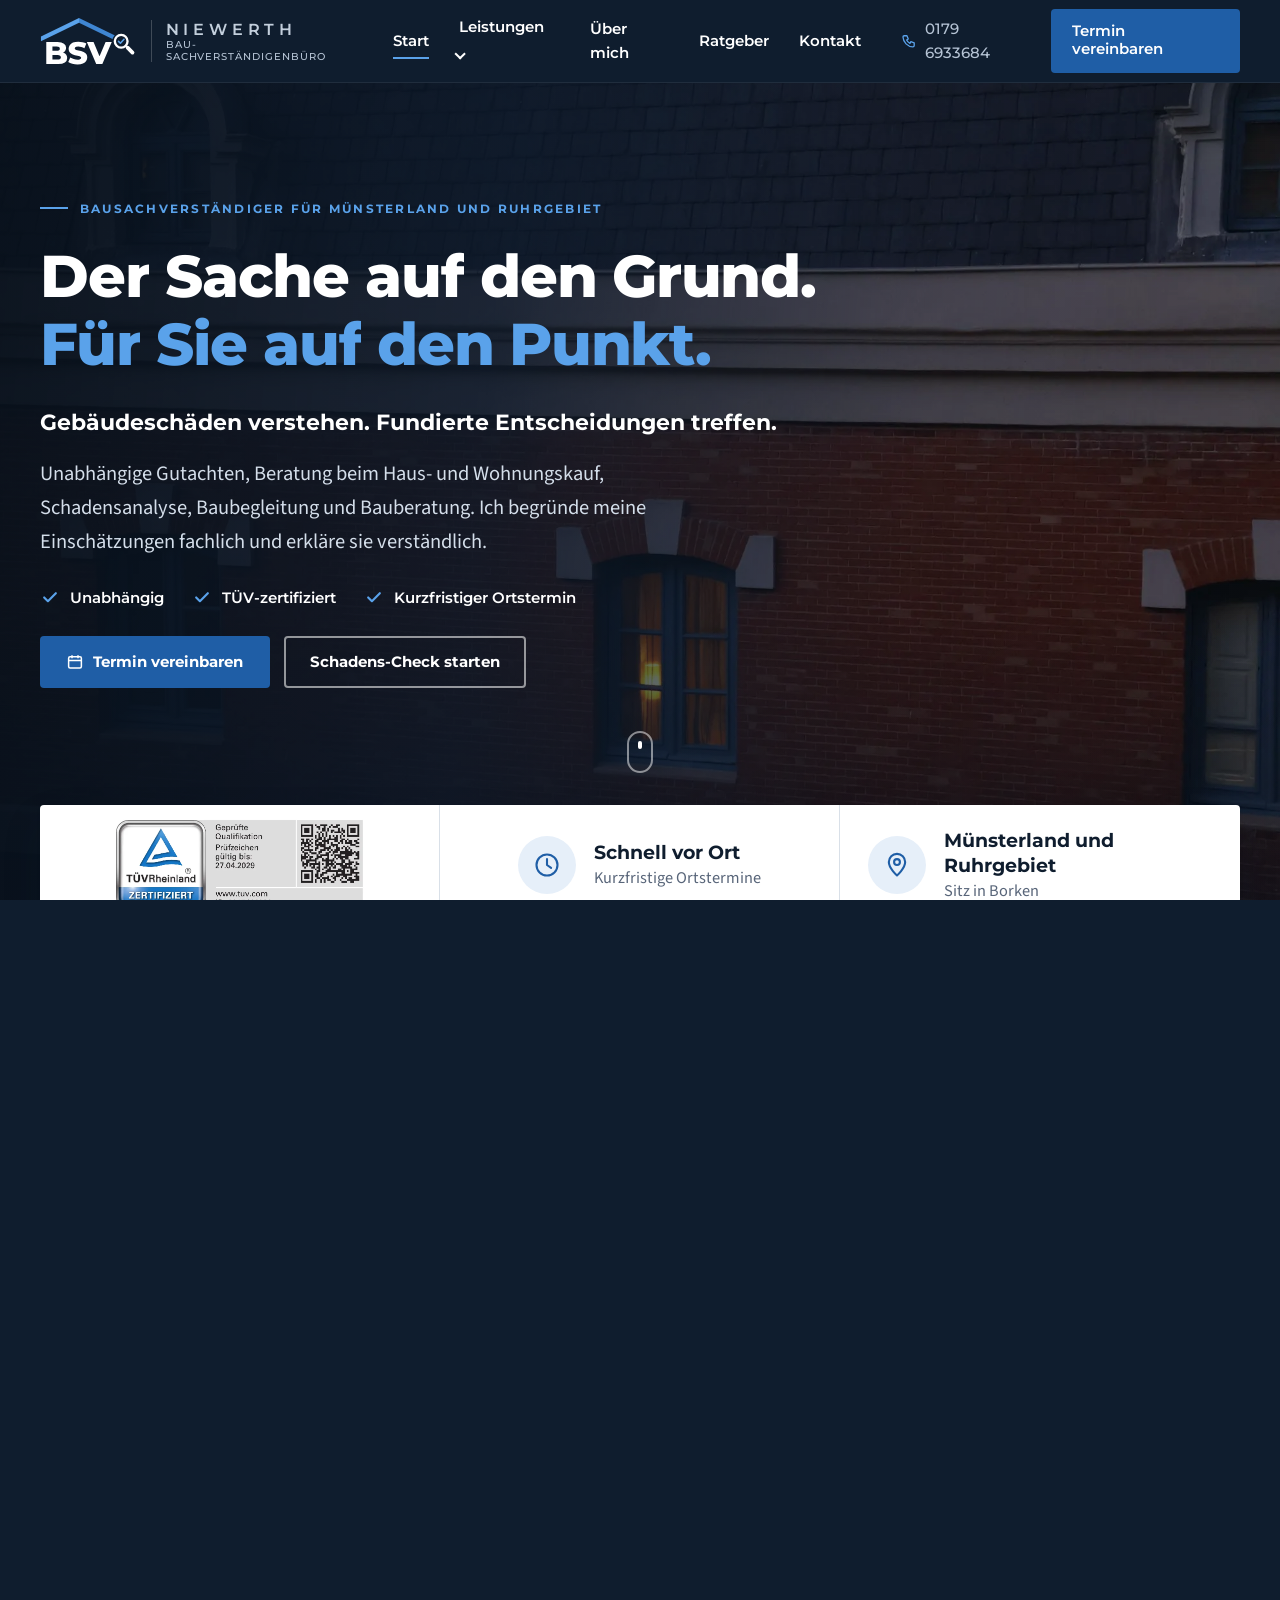
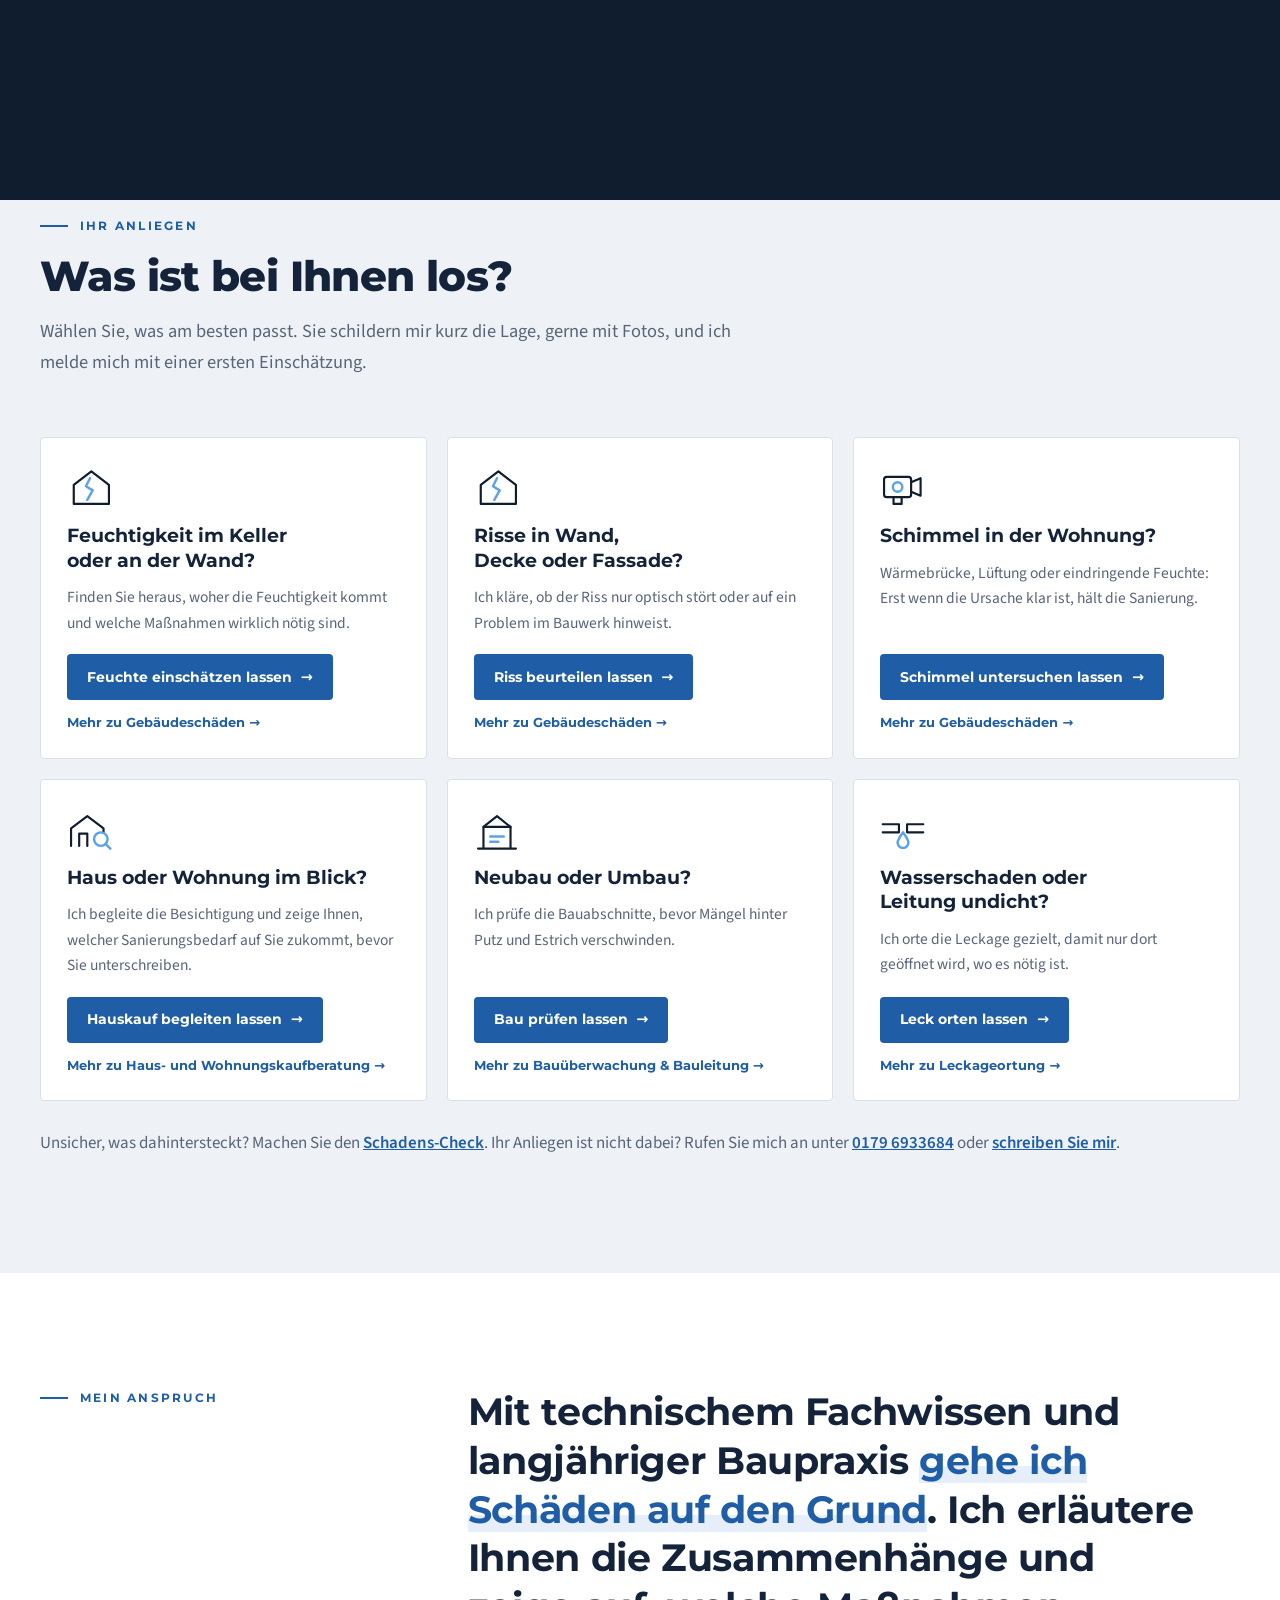
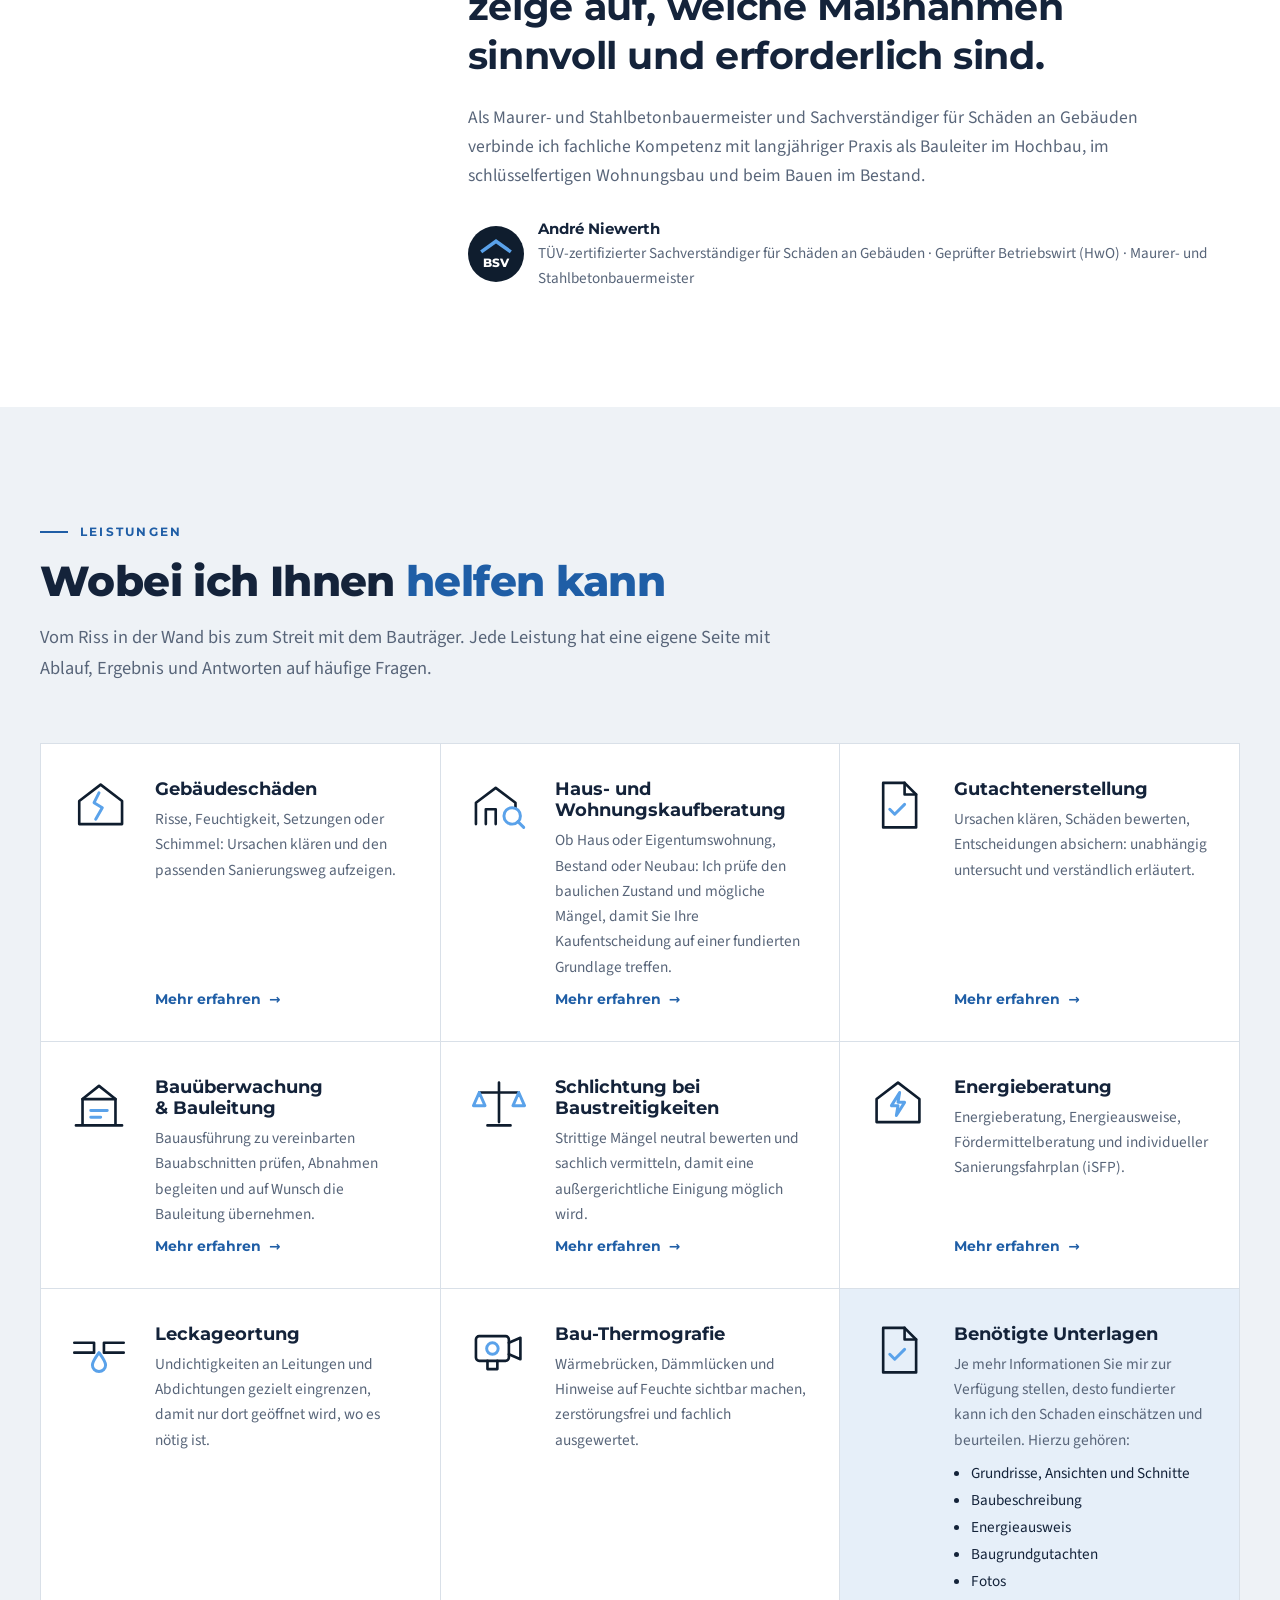
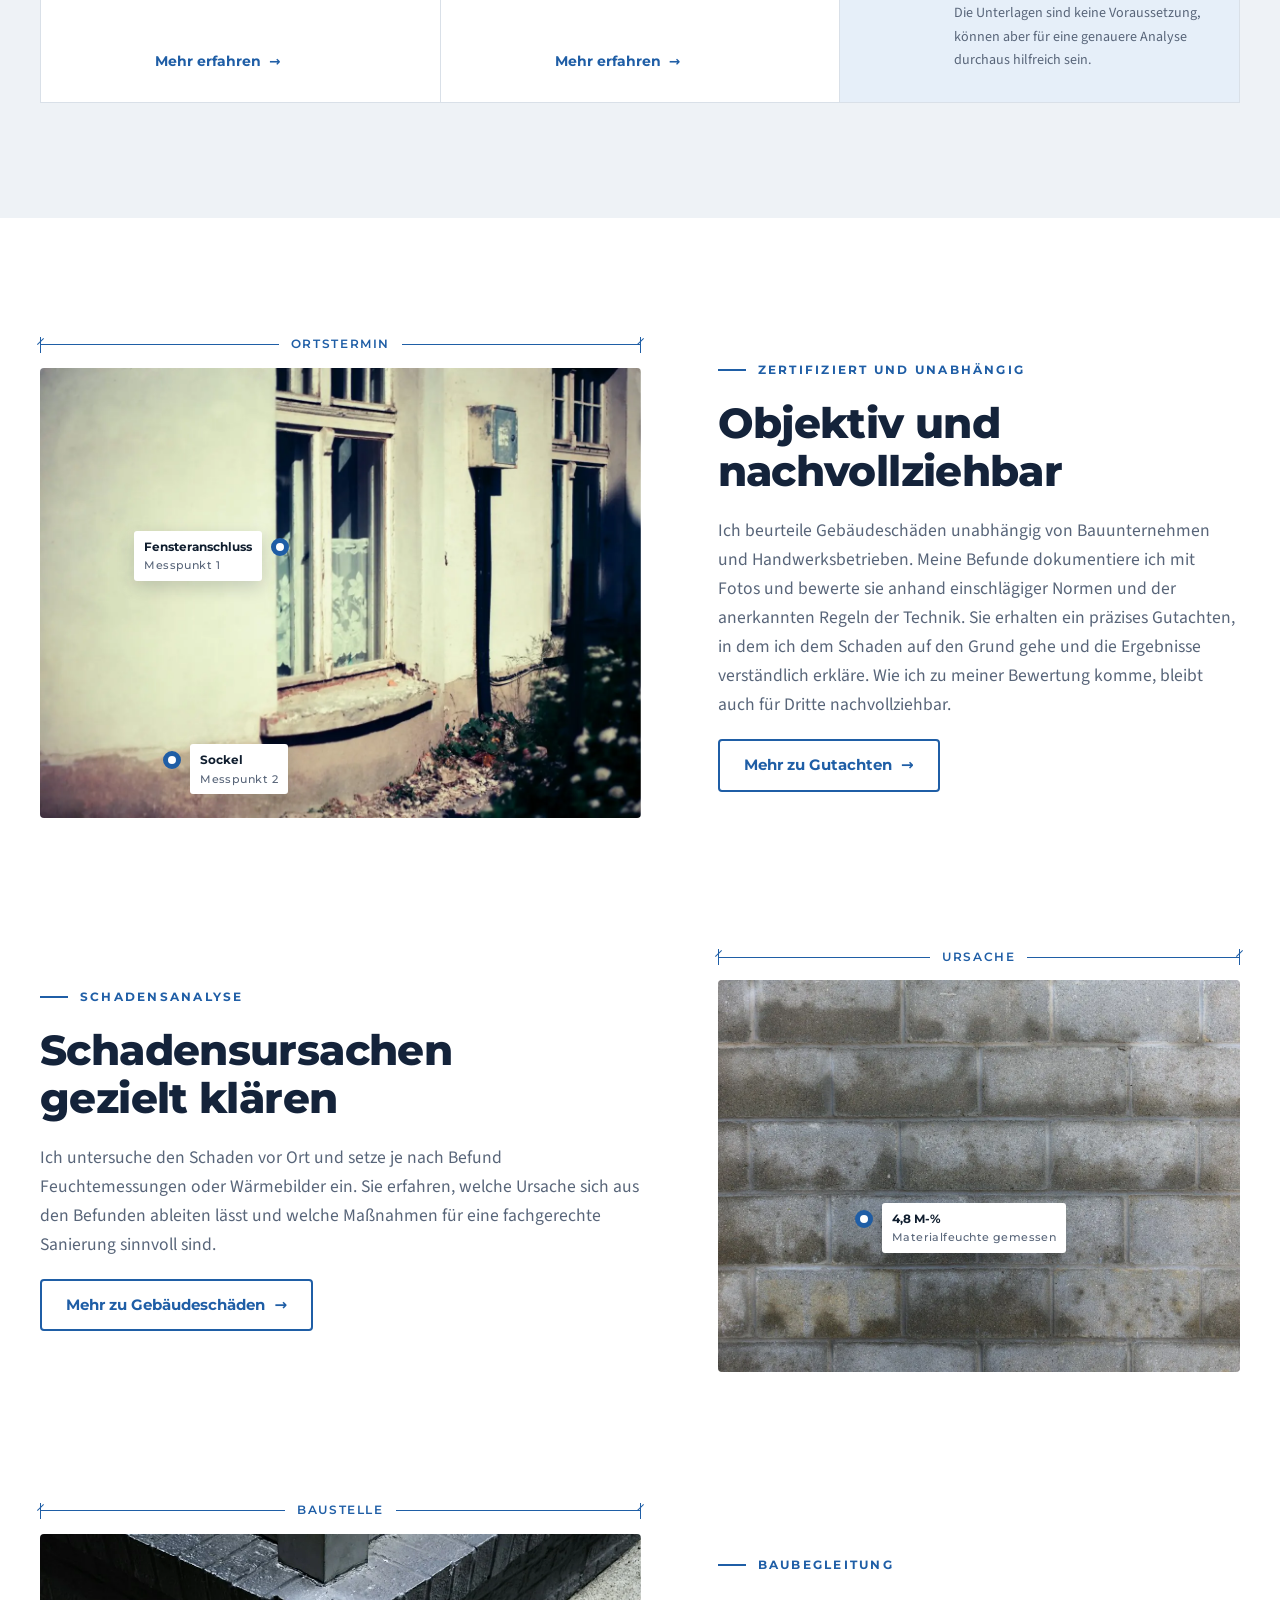
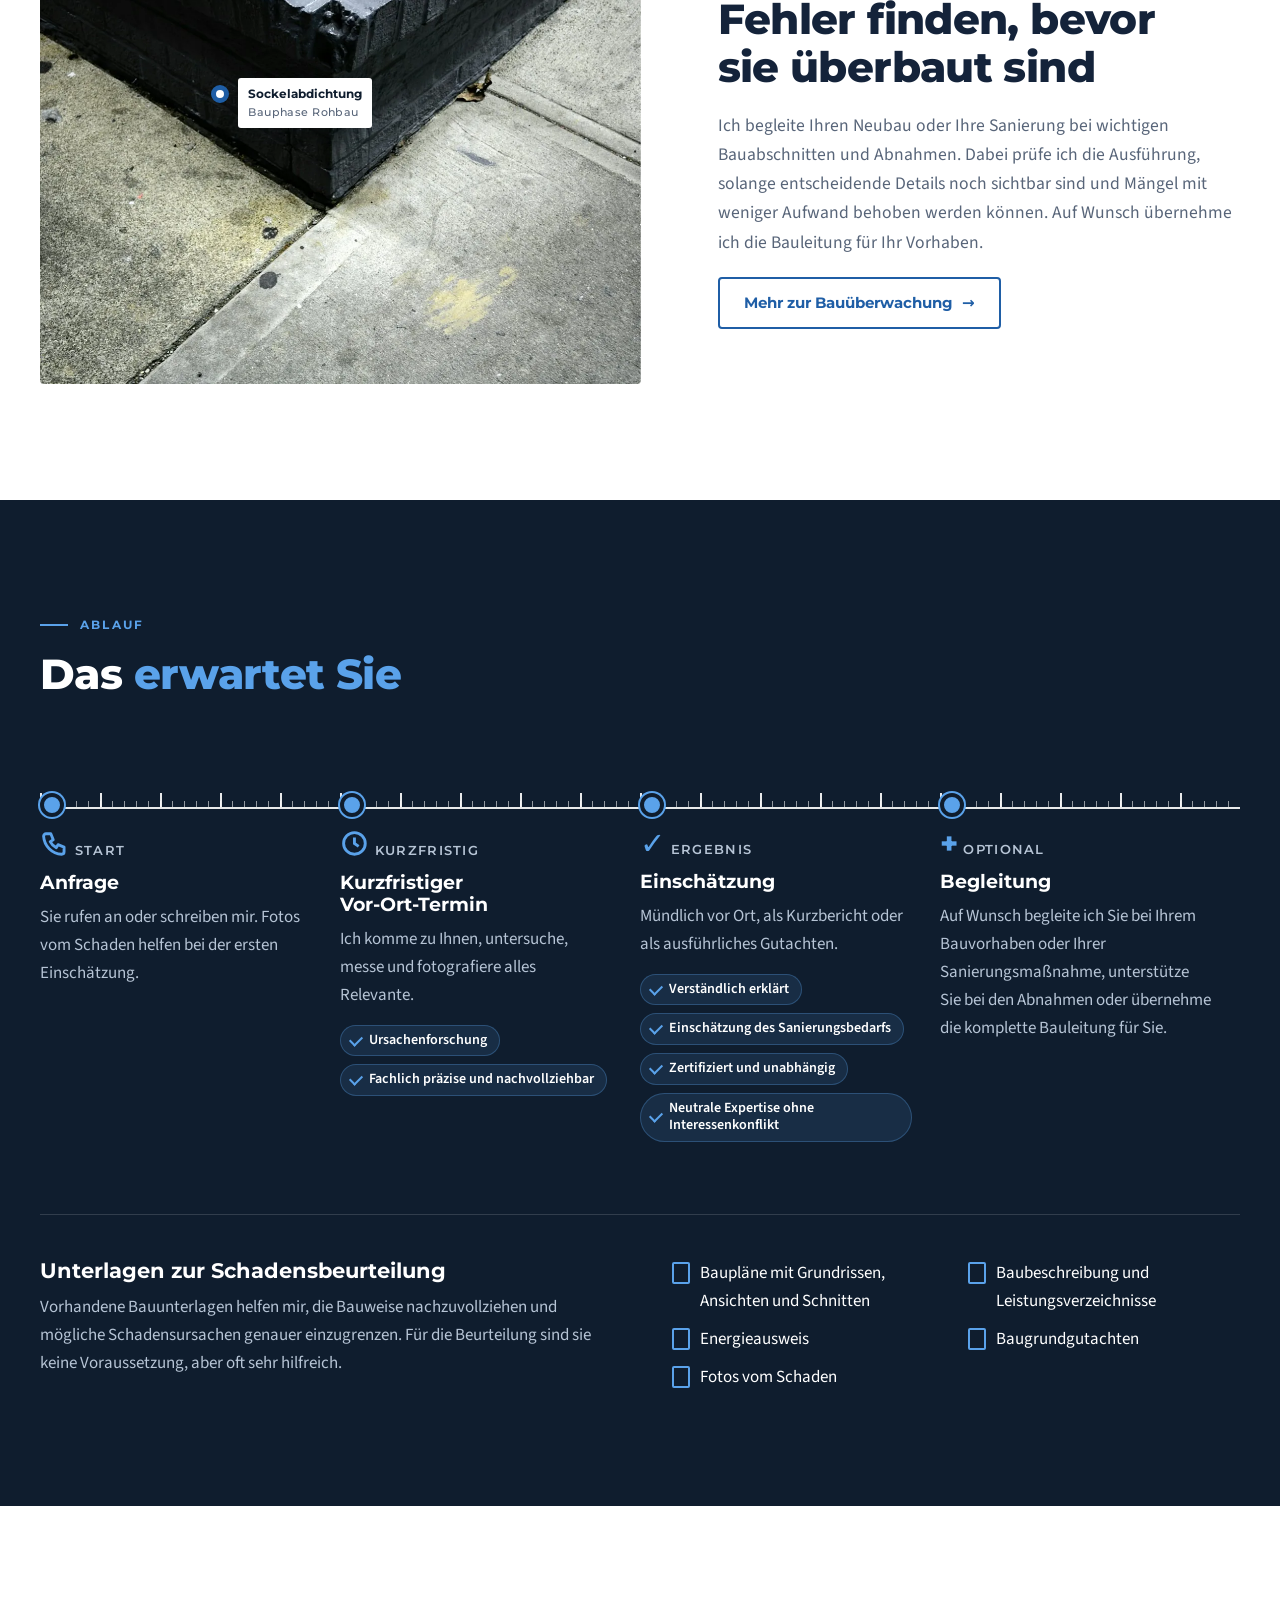
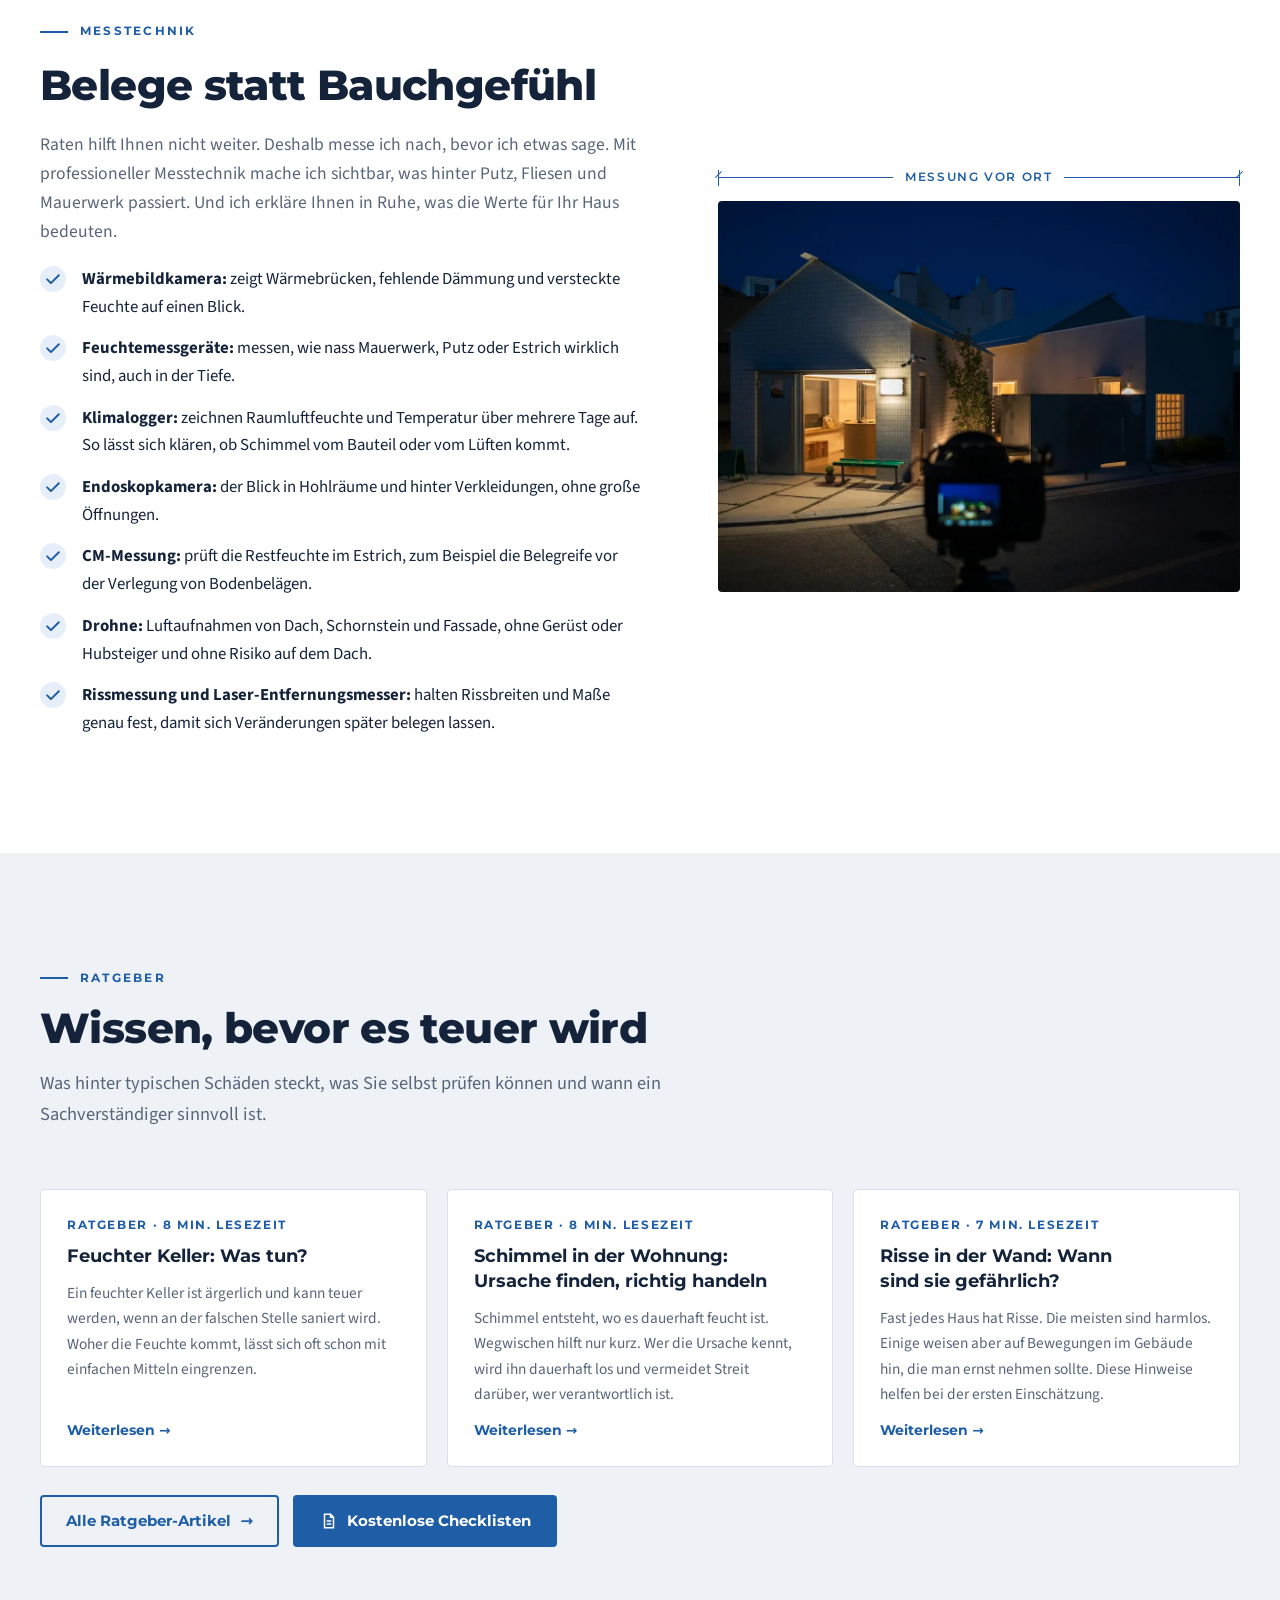
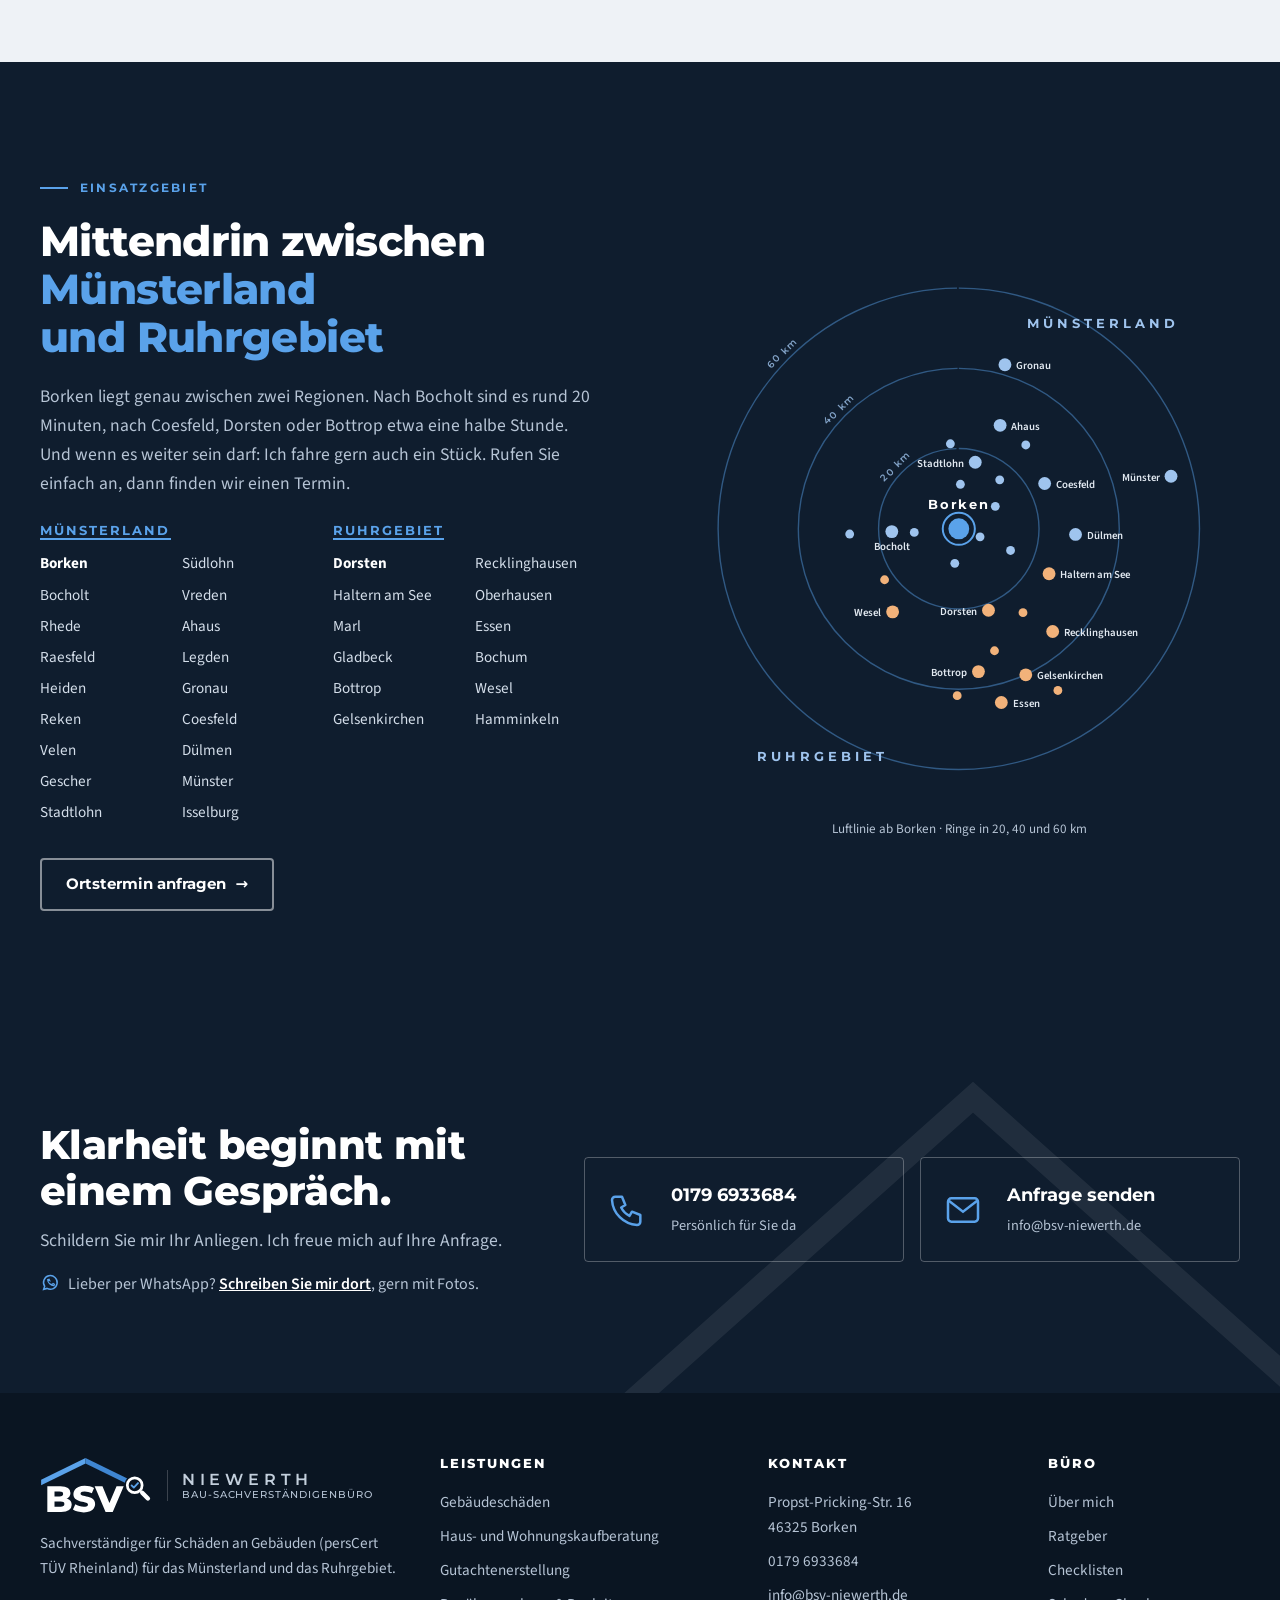
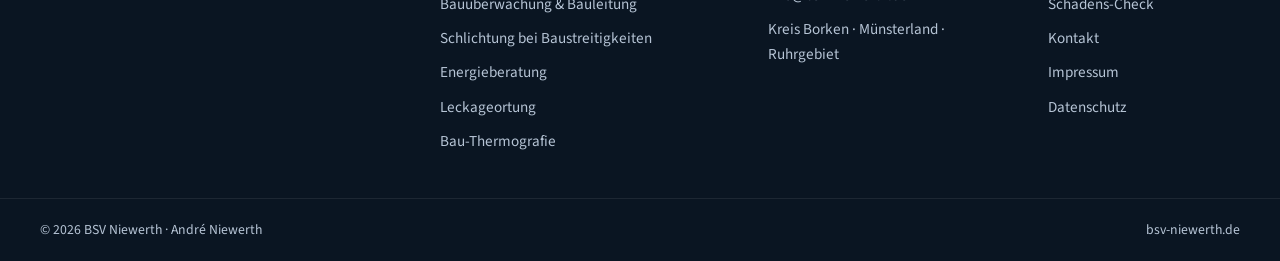
==== index.html @ bd4706c1 "Website aktualisiert Co-Authored-By: Claude Opus 5.5 <noreply@anthropic.com>  Claude-Session: https:" ====
<!doctype html>
<html lang="de">
<head>
<meta charset="utf-8">
<meta name="viewport" content="width=device-width, initial-scale=1, viewport-fit=cover">
<meta name="robots" content="noindex, nofollow">
<meta name="theme-color" content="#0f1d2e">
<meta property="og:type" content="website">
<meta property="og:locale" content="de_DE">
<meta property="og:site_name" content="BSV Niewerth">
<meta property="og:title" content="BSV Niewerth – Bausachverständiger für Münsterland und Ruhrgebiet">
<meta property="og:description" content="Der Sache auf den Grund. Für Sie auf den Punkt. TÜV-zertifizierter Sachverständiger für Schäden an Gebäuden aus Borken.">
<meta property="og:image" content="https://xcryzuz19.github.io/bsv-niewerth-entwurf/og-image.jpg">
<meta property="og:image:width" content="1200">
<meta property="og:image:height" content="630">
<meta name="twitter:card" content="summary_large_image">
<link rel="preload" as="image" href="img/ad57e7bbd641.webp" fetchpriority="high">
<link rel="apple-touch-icon" href="apple-touch-icon.png">
<title>BSV Niewerth Website</title>
<link rel="icon" type="image/svg+xml" href="data:image/svg+xml,%3Csvg xmlns="http://www.w3.org/2000/svg" viewBox="0 0 512 512"%3E%3Crect width="512" height="512" rx="96" fill="#12305b"/%3E%3Cg transform="translate(59.2 59.2) scale(0.8)"%3E%0A%3Ccircle cx="218" cy="218" r="137" fill="none" stroke="#ffffff" stroke-width="46"/%3E%0A%3Cpath d="M138 191.99 L218 142 L218 175.02 L138 225.01 Z" fill="#5aa2ea"/%3E%3Cpath d="M218 142 L298 191.99 L298 225.01 L218 175.02 Z" fill="#3f86d2"/%3E%0A%3Cpath d="M168 260 L204 294 L272 226" fill="none" stroke="#ffffff" stroke-width="30" stroke-linecap="round" stroke-linejoin="round"/%3E%0A%3Cpath d="M328.31 328.31 L346.69 346.69" stroke="#ffffff" stroke-width="34"/%3E%0A%3Cpath d="M346.69 346.69 L431.55 431.55" stroke="#ffffff" stroke-width="66" stroke-linecap="round"/%3E%3C/g%3E%3C/svg%3E">
<style>
@font-face {
  font-family: 'Montserrat';
  font-style: italic;
  font-weight: 600;
  font-display: swap;
  src: url(fonts/e4c0f58da622.woff2) format('woff2');
  unicode-range: U+0100-02BA, U+02BD-02C5, U+02C7-02CC, U+02CE-02D7, U+02DD-02FF, U+0304, U+0308, U+0329, U+1D00-1DBF, U+1E00-1E9F, U+1EF2-1EFF, U+2020, U+20A0-20AB, U+20AD-20C4, U+2113, U+2C60-2C7F, U+A720-A7FF;
}
@font-face {
  font-family: 'Montserrat';
  font-style: italic;
  font-weight: 600;
  font-display: swap;
  src: url(fonts/7bec58eb7ace.woff2) format('woff2');
  unicode-range: U+0000-00FF, U+0131, U+0152-0153, U+02BB-02BC, U+02C6, U+02DA, U+02DC, U+0304, U+0308, U+0329, U+2000-206F, U+20AC, U+2122, U+2191, U+2193, U+2212, U+2215, U+FEFF, U+FFFD;
}
@font-face {
  font-family: 'Montserrat';
  font-style: normal;
  font-weight: 500;
  font-display: swap;
  src: url(fonts/1e82e2bfa969.woff2) format('woff2');
  unicode-range: U+0100-02BA, U+02BD-02C5, U+02C7-02CC, U+02CE-02D7, U+02DD-02FF, U+0304, U+0308, U+0329, U+1D00-1DBF, U+1E00-1E9F, U+1EF2-1EFF, U+2020, U+20A0-20AB, U+20AD-20C4, U+2113, U+2C60-2C7F, U+A720-A7FF;
}
@font-face {
  font-family: 'Montserrat';
  font-style: normal;
  font-weight: 500;
  font-display: swap;
  src: url(fonts/49e242afe593.woff2) format('woff2');
  unicode-range: U+0000-00FF, U+0131, U+0152-0153, U+02BB-02BC, U+02C6, U+02DA, U+02DC, U+0304, U+0308, U+0329, U+2000-206F, U+20AC, U+2122, U+2191, U+2193, U+2212, U+2215, U+FEFF, U+FFFD;
}
@font-face {
  font-family: 'Montserrat';
  font-style: normal;
  font-weight: 600;
  font-display: swap;
  src: url(fonts/1e82e2bfa969.woff2) format('woff2');
  unicode-range: U+0100-02BA, U+02BD-02C5, U+02C7-02CC, U+02CE-02D7, U+02DD-02FF, U+0304, U+0308, U+0329, U+1D00-1DBF, U+1E00-1E9F, U+1EF2-1EFF, U+2020, U+20A0-20AB, U+20AD-20C4, U+2113, U+2C60-2C7F, U+A720-A7FF;
}
@font-face {
  font-family: 'Montserrat';
  font-style: normal;
  font-weight: 600;
  font-display: swap;
  src: url(fonts/49e242afe593.woff2) format('woff2');
  unicode-range: U+0000-00FF, U+0131, U+0152-0153, U+02BB-02BC, U+02C6, U+02DA, U+02DC, U+0304, U+0308, U+0329, U+2000-206F, U+20AC, U+2122, U+2191, U+2193, U+2212, U+2215, U+FEFF, U+FFFD;
}
@font-face {
  font-family: 'Montserrat';
  font-style: normal;
  font-weight: 700;
  font-display: swap;
  src: url(fonts/1e82e2bfa969.woff2) format('woff2');
  unicode-range: U+0100-02BA, U+02BD-02C5, U+02C7-02CC, U+02CE-02D7, U+02DD-02FF, U+0304, U+0308, U+0329, U+1D00-1DBF, U+1E00-1E9F, U+1EF2-1EFF, U+2020, U+20A0-20AB, U+20AD-20C4, U+2113, U+2C60-2C7F, U+A720-A7FF;
}
@font-face {
  font-family: 'Montserrat';
  font-style: normal;
  font-weight: 700;
  font-display: swap;
  src: url(fonts/49e242afe593.woff2) format('woff2');
  unicode-range: U+0000-00FF, U+0131, U+0152-0153, U+02BB-02BC, U+02C6, U+02DA, U+02DC, U+0304, U+0308, U+0329, U+2000-206F, U+20AC, U+2122, U+2191, U+2193, U+2212, U+2215, U+FEFF, U+FFFD;
}
@font-face {
  font-family: 'Montserrat';
  font-style: normal;
  font-weight: 800;
  font-display: swap;
  src: url(fonts/1e82e2bfa969.woff2) format('woff2');
  unicode-range: U+0100-02BA, U+02BD-02C5, U+02C7-02CC, U+02CE-02D7, U+02DD-02FF, U+0304, U+0308, U+0329, U+1D00-1DBF, U+1E00-1E9F, U+1EF2-1EFF, U+2020, U+20A0-20AB, U+20AD-20C4, U+2113, U+2C60-2C7F, U+A720-A7FF;
}
@font-face {
  font-family: 'Montserrat';
  font-style: normal;
  font-weight: 800;
  font-display: swap;
  src: url(fonts/49e242afe593.woff2) format('woff2');
  unicode-range: U+0000-00FF, U+0131, U+0152-0153, U+02BB-02BC, U+02C6, U+02DA, U+02DC, U+0304, U+0308, U+0329, U+2000-206F, U+20AC, U+2122, U+2191, U+2193, U+2212, U+2215, U+FEFF, U+FFFD;
}
@font-face {
  font-family: 'Source Sans 3';
  font-style: italic;
  font-weight: 400;
  font-display: swap;
  src: url(fonts/52ee6432c6dd.woff2) format('woff2');
  unicode-range: U+0100-02BA, U+02BD-02C5, U+02C7-02CC, U+02CE-02D7, U+02DD-02FF, U+0304, U+0308, U+0329, U+1D00-1DBF, U+1E00-1E9F, U+1EF2-1EFF, U+2020, U+20A0-20AB, U+20AD-20C4, U+2113, U+2C60-2C7F, U+A720-A7FF;
}
@font-face {
  font-family: 'Source Sans 3';
  font-style: italic;
  font-weight: 400;
  font-display: swap;
  src: url(fonts/6bf953ec721b.woff2) format('woff2');
  unicode-range: U+0000-00FF, U+0131, U+0152-0153, U+02BB-02BC, U+02C6, U+02DA, U+02DC, U+0304, U+0308, U+0329, U+2000-206F, U+20AC, U+2122, U+2191, U+2193, U+2212, U+2215, U+FEFF, U+FFFD;
}
@font-face {
  font-family: 'Source Sans 3';
  font-style: normal;
  font-weight: 400;
  font-display: swap;
  src: url(fonts/023468e59b49.woff2) format('woff2');
  unicode-range: U+0100-02BA, U+02BD-02C5, U+02C7-02CC, U+02CE-02D7, U+02DD-02FF, U+0304, U+0308, U+0329, U+1D00-1DBF, U+1E00-1E9F, U+1EF2-1EFF, U+2020, U+20A0-20AB, U+20AD-20C4, U+2113, U+2C60-2C7F, U+A720-A7FF;
}
@font-face {
  font-family: 'Source Sans 3';
  font-style: normal;
  font-weight: 400;
  font-display: swap;
  src: url(fonts/48884e38972c.woff2) format('woff2');
  unicode-range: U+0000-00FF, U+0131, U+0152-0153, U+02BB-02BC, U+02C6, U+02DA, U+02DC, U+0304, U+0308, U+0329, U+2000-206F, U+20AC, U+2122, U+2191, U+2193, U+2212, U+2215, U+FEFF, U+FFFD;
}
@font-face {
  font-family: 'Source Sans 3';
  font-style: normal;
  font-weight: 600;
  font-display: swap;
  src: url(fonts/023468e59b49.woff2) format('woff2');
  unicode-range: U+0100-02BA, U+02BD-02C5, U+02C7-02CC, U+02CE-02D7, U+02DD-02FF, U+0304, U+0308, U+0329, U+1D00-1DBF, U+1E00-1E9F, U+1EF2-1EFF, U+2020, U+20A0-20AB, U+20AD-20C4, U+2113, U+2C60-2C7F, U+A720-A7FF;
}
@font-face {
  font-family: 'Source Sans 3';
  font-style: normal;
  font-weight: 600;
  font-display: swap;
  src: url(fonts/48884e38972c.woff2) format('woff2');
  unicode-range: U+0000-00FF, U+0131, U+0152-0153, U+02BB-02BC, U+02C6, U+02DA, U+02DC, U+0304, U+0308, U+0329, U+2000-206F, U+20AC, U+2122, U+2191, U+2193, U+2212, U+2215, U+FEFF, U+FFFD;
}
@font-face {
  font-family: 'Source Sans 3';
  font-style: normal;
  font-weight: 700;
  font-display: swap;
  src: url(fonts/023468e59b49.woff2) format('woff2');
  unicode-range: U+0100-02BA, U+02BD-02C5, U+02C7-02CC, U+02CE-02D7, U+02DD-02FF, U+0304, U+0308, U+0329, U+1D00-1DBF, U+1E00-1E9F, U+1EF2-1EFF, U+2020, U+20A0-20AB, U+20AD-20C4, U+2113, U+2C60-2C7F, U+A720-A7FF;
}
@font-face {
  font-family: 'Source Sans 3';
  font-style: normal;
  font-weight: 700;
  font-display: swap;
  src: url(fonts/48884e38972c.woff2) format('woff2');
  unicode-range: U+0000-00FF, U+0131, U+0152-0153, U+02BB-02BC, U+02C6, U+02DA, U+02DC, U+0304, U+0308, U+0329, U+2000-206F, U+20AC, U+2122, U+2191, U+2193, U+2212, U+2215, U+FEFF, U+FFFD;
}
</style>
<style>
/* Grundeinstellungen, die in der Claude-Vorschau automatisch gesetzt werden */
html { background: #0f1d2e; -webkit-text-size-adjust: 100%; }
body { margin: 0; }
img { max-width: 100%; }
[hidden] { display: none !important; }
</style>
<style>
/* Layout-Idee „Prüfblick“: helle Seite mit Fotos im Wechsel; Dunkelblau des Logos für Kopf, Hero, Ablauf und Kontakt.
   Wiederkehrende Motive aus der Arbeit des Gutachters: Lupe (Hero), Maßketten über Fotos, Messpunkte auf Fotos, Ablauf als Maßband, Dachlinie aus dem Logo. */
:root {
  --navy: #0f1d2e;
  --navy-2: #172a45;
  --navy-3: #0a1522;
  --blue: #1f5ea6;
  --blue-light: #5aa2ea;
  --blue-pale: #e6eff9;
  --bg: #ffffff;
  --soft: #eef2f6;
  --ink: #14233a;
  --muted: #586579;
  --line: #d9e0e8;
  --on-navy: #ffffff;
  --on-navy-muted: #b6c4d5;
  --ph: #8a5a0a;
  --ph-bg: #fbf1de;
  --logo-ink: #ffffff;
  --logo-accent: #5aa2ea;
  --logo-accent-2: #3f86d2;
  --font-head: "Montserrat", "Segoe UI", system-ui, sans-serif;
  --font-body: "Source Sans 3", "Segoe UI", system-ui, sans-serif;
  --font-logo: var(--font-head);
  --wrap: 1240px;
  --r: 4px;
  --shadow: 0 2px 4px rgb(15 29 46 / .05), 0 18px 40px rgb(15 29 46 / .12);
  color-scheme: light;
}
* { box-sizing: border-box; }
body { margin: 0; background: var(--bg); color: var(--ink); font-family: var(--font-body); font-size: 1.0625rem; line-height: 1.65; overflow-wrap: break-word; }
@media (max-width: 600px) { p, li, dd, label, .note { hyphens: auto; } }
h1, h2, h3, h4 { font-family: var(--font-head); line-height: 1.15; margin: 0; text-wrap: balance; color: inherit; hyphens: manual; overflow-wrap: anywhere; }
h1 { font-size: clamp(2.3rem, 5.6vw, 4.4rem); font-weight: 800; letter-spacing: -.02em; }
h2 { font-size: clamp(1.75rem, 3.4vw, 2.6rem); font-weight: 800; letter-spacing: -.015em; }
h3 { font-size: 1.2rem; font-weight: 700; }
p { margin: 0; }
a { color: var(--blue); }
ul, ol { margin: 0; }
a:focus-visible, button:focus-visible, input:focus-visible, textarea:focus-visible, select:focus-visible, summary:focus-visible { outline: 3px solid var(--blue-light); outline-offset: 3px; }
[hidden] { display: none !important; }

.wrap { max-width: var(--wrap); margin-inline: auto; padding-left: max(20px, env(safe-area-inset-left, 0px)); padding-right: max(20px, env(safe-area-inset-right, 0px)); }
.section { padding-block: clamp(64px, 9vw, 120px); }
.section--soft { background: var(--soft); }
.section--navy { background: var(--navy); color: var(--on-navy); }
.kicker { display: inline-flex; align-items: center; gap: 12px; font-family: var(--font-head); font-size: .78rem; font-weight: 700; letter-spacing: .18em; text-transform: uppercase; color: var(--blue); }
.kicker::before { content: ""; width: 28px; height: 2px; background: currentColor; }
.section--navy .kicker, .hero .kicker, .page-hero .kicker { color: var(--blue-light); }
.head { display: grid; gap: 16px; max-width: 46rem; margin-bottom: clamp(36px, 5vw, 60px); }
.head--center { margin-inline: auto; text-align: center; justify-items: center; }
.head p { color: var(--muted); font-size: 1.15rem; }
.section--navy .head p { color: var(--on-navy-muted); }
.blue { color: var(--blue); }
.section--navy .blue, .hero .blue, .page-hero .blue { color: var(--blue-light); }

.ph { background: var(--ph-bg); color: var(--ph); border: 1px dashed currentColor; border-radius: 3px; padding: 0 .3em; }

/* Foto-Platzhalter */
.photo { position: relative; border-radius: var(--r); overflow: hidden; background: linear-gradient(140deg, #dfe6ee 0%, #c7d2de 100%); display: grid; place-items: center; text-align: center; color: #56667a; font-size: .88rem; max-width: 100%; }
.photo .cap { display: grid; justify-items: center; gap: 8px; padding: 20px; max-width: 26ch; }
.photo .cap svg { width: 34px; height: 34px; stroke: currentColor; fill: none; stroke-width: 1.5; opacity: .75; }
.photo--dark { background: linear-gradient(140deg, #24364f 0%, #1a2a40 100%); color: #9fb1c6; }

/* Buttons */
.btn { display: inline-flex; align-items: center; justify-content: center; gap: .6em; font-family: var(--font-head); font-weight: 700; font-size: .95rem; padding: 1em 1.6em; border-radius: var(--r); text-decoration: none; border: 2px solid transparent; cursor: pointer; transition: background .2s, color .2s, border-color .2s, transform .2s; line-height: 1.2; }
.btn svg { width: 18px; height: 18px; stroke: currentColor; fill: none; stroke-width: 2; }
.btn:active { transform: translateY(1px); }
.btn--primary { background: var(--blue); color: #fff; }
.btn--primary:hover { background: #2a71c2; }
.btn--light { background: #fff; color: var(--navy); }
.btn--light:hover { background: var(--blue-pale); }
.btn--outline { border-color: var(--blue); color: var(--blue); background: transparent; }
.btn--outline:hover { background: var(--blue); color: #fff; }
.btn--outline-light { border-color: rgb(255 255 255 / .55); color: #fff; background: transparent; }
.btn--outline-light:hover { background: #fff; color: var(--navy); border-color: #fff; }
.arrow { display: inline-block; transition: transform .2s; }
a:hover .arrow { transform: translateX(4px); }

/* ---------- Kopfzeile ---------- */
body::before { content: ""; position: fixed; inset: 0 0 auto; height: env(safe-area-inset-top, 0px); z-index: 30; background: var(--navy); }
.site-header { position: sticky; top: 0; z-index: 20; padding-top: env(safe-area-inset-top, 0px); background: #0f1d2e; color: #fff; border-bottom: 1px solid rgb(255 255 255 / .07); transition: box-shadow .3s; }
.site-header .wrap { display: flex; align-items: center; justify-content: space-between; gap: 24px; min-height: 82px; }
.brand { display: flex; align-items: center; gap: 14px; text-decoration: none; color: #fff; min-width: 0; }
.brand-mark { flex: none; height: 48px; width: auto; }
.brand-text { display: grid; line-height: 1.2; min-width: 0; border-left: 1px solid rgb(255 255 255 / .2); padding-left: 14px; }
.brand-name { font-family: var(--font-head); font-weight: 600; letter-spacing: .3em; font-size: 1rem; color: #c3cfdc; }
.brand-sub { font-family: var(--font-head); font-weight: 500; letter-spacing: .1em; font-size: .6rem; text-transform: uppercase; color: var(--on-navy-muted); }
.nav { display: flex; align-items: center; gap: 2px; }
.nav > a, .nav .dd > a { color: #fff; text-decoration: none; font-family: var(--font-head); font-weight: 600; font-size: .92rem; padding: 10px 14px; position: relative; }
.nav > a:not(.btn)::after, .nav .dd > a::before { content: ""; position: absolute; left: 14px; right: 14px; bottom: 4px; height: 2px; background: var(--blue-light); transform: scaleX(0); transform-origin: left; transition: transform .25s; }
.nav > a:not(.btn):hover::after, .nav .dd:hover > a::before, .nav a[aria-current="page"]::after, .nav .dd > a[aria-current="page"]::before { transform: scaleX(1); }
.nav .header-phone { color: var(--on-navy-muted); font-weight: 500; margin-left: 10px; display: inline-flex; gap: 8px; align-items: center; }
.nav .header-phone svg { width: 16px; height: 16px; stroke: var(--blue-light); fill: none; stroke-width: 2; }
.nav .btn { margin-left: 8px; padding: .85em 1.3em; }
.dd { position: relative; }
.dd > a::after { content: ""; display: inline-block; width: 6px; height: 6px; border-right: 2px solid currentColor; border-bottom: 2px solid currentColor; transform: rotate(45deg) translateY(-3px); margin-left: 9px; }
.dd-panel { position: absolute; top: calc(100% + 8px); left: 50%; width: min(620px, 92vw); background: #fff; border-radius: var(--r); box-shadow: 0 24px 60px rgb(10 21 34 / .3); padding: 14px; display: grid; grid-template-columns: 1fr 1fr; gap: 2px; opacity: 0; visibility: hidden; transform: translate(-50%, 8px); transition: opacity .2s, transform .2s, visibility .2s; }
.dd-panel::before { content: ""; position: absolute; left: 0; right: 0; top: -12px; height: 12px; }
.dd:hover .dd-panel, .dd:focus-within .dd-panel { opacity: 1; visibility: visible; transform: translate(-50%, 0); }
.dd-panel a { color: var(--ink); text-decoration: none; padding: 10px 12px; border-radius: 3px; font-size: .95rem; display: flex; gap: 12px; align-items: center; font-weight: 600; }
.dd-panel a:hover { background: var(--soft); color: var(--blue); }
.dd-panel a svg { width: 26px; height: 26px; flex: none; }
.dd-panel .all { grid-column: span 2; border-top: 1px solid var(--line); margin-top: 6px; padding-top: 14px; color: var(--blue); }
.burger { display: none; background: transparent; border: 1px solid rgb(255 255 255 / .3); color: #fff; border-radius: var(--r); width: 48px; height: 48px; cursor: pointer; align-items: center; justify-content: center; }
.burger svg { width: 22px; height: 22px; stroke: currentColor; stroke-width: 2; fill: none; }
@media (max-width: 1120px) { .nav .header-phone { display: none; } }
@media (max-width: 1000px) { .nav { display: none; } .burger { display: inline-flex; } }
@media (max-width: 420px) { .brand-text { display: none; } }

/* Handy-Menü */
.mnav { position: fixed; inset: 0; z-index: 40; background: var(--navy); color: #fff; display: grid; grid-template-rows: auto 1fr auto; padding-top: env(safe-area-inset-top, 0px); padding-bottom: env(safe-area-inset-bottom, 0px); }
.mnav-top { display: flex; justify-content: space-between; align-items: center; min-height: 82px; padding-left: max(20px, env(safe-area-inset-left, 0px)); padding-right: max(20px, env(safe-area-inset-right, 0px)); border-bottom: 1px solid rgb(255 255 255 / .1); }
.mnav-list { overflow-y: auto; padding: 8px max(20px, env(safe-area-inset-right, 0px)) 24px max(20px, env(safe-area-inset-left, 0px)); display: grid; align-content: start; }
.mnav-list > a, .mnav-list summary { color: #fff; text-decoration: none; font-family: var(--font-head); font-weight: 700; font-size: 1.35rem; padding: 18px 0; border-bottom: 1px solid rgb(255 255 255 / .1); display: flex; justify-content: space-between; align-items: center; cursor: pointer; list-style: none; }
.mnav-list summary::-webkit-details-marker { display: none; }
.mnav-list summary::after { content: "+"; font-weight: 400; color: var(--blue-light); }
.mnav-list details[open] summary::after { content: "–"; }
.mnav-sub { display: grid; grid-template-columns: 1fr 1fr; gap: 8px; padding: 14px 0 18px; }
.mnav-sub a { color: #fff; text-decoration: none; padding: 14px 12px; background: rgb(255 255 255 / .06); border-radius: var(--r); font-size: .92rem; font-weight: 600; display: grid; gap: 8px; line-height: 1.25; }
.mnav-sub a svg { width: 26px; height: 26px; }
.mnav-sub .all { grid-column: span 2; background: transparent; border: 1px solid rgb(255 255 255 / .2); }
.mnav-cta { display: grid; grid-template-columns: 1fr 1fr; gap: 10px; padding: 16px max(20px, env(safe-area-inset-right, 0px)) 20px max(20px, env(safe-area-inset-left, 0px)); border-top: 1px solid rgb(255 255 255 / .1); }

/* Feste Leiste unten (Handy) */
.callbar { display: none; }
@media (max-width: 1000px) {
  .callbar { display: grid; grid-template-columns: 1fr 1fr 1fr; position: fixed; left: 0; right: 0; bottom: 0; z-index: 25; background: rgb(15 29 46 / .97); backdrop-filter: blur(8px); border-top: 1px solid rgb(255 255 255 / .12); padding: 10px max(12px, env(safe-area-inset-right, 0px)) calc(10px + env(safe-area-inset-bottom, 0px)) max(12px, env(safe-area-inset-left, 0px)); gap: 10px; }
  .callbar .btn { padding: .9em .4em; gap: .45em; }
  @media (max-width: 380px) { .callbar { gap: 6px; } .callbar .btn { font-size: .8rem; } .callbar .btn svg { width: 16px; height: 16px; } }
  body { padding-bottom: 76px; }
}

/* Icons zweifarbig */
.ico { fill: none; stroke-linecap: round; stroke-linejoin: round; }
.ico .a { stroke: var(--navy); stroke-width: 1.6; }
.ico .b { stroke: var(--blue-light); stroke-width: 1.8; }
.mnav .ico .a, .tile:hover .ico .a { stroke: #fff; }

/* ---------- Hero mit Video ---------- */
.hero { position: relative; overflow: hidden; background: var(--navy-3); color: #fff; isolation: isolate; display: flex; align-items: center; min-height: min(calc(100svh - 82px), 860px); }
.hero > .wrap { width: 100%; }
.hero-stage { position: absolute; inset: 0; z-index: -2; }
.hero-stage canvas, .hero-stage video { position: absolute; inset: 0; width: 100%; height: 100%; object-fit: cover; display: block; }
.hero-veil { position: absolute; inset: 0; z-index: -1; background: linear-gradient(95deg, rgb(8 17 28 / .94) 0%, rgb(12 25 42 / .82) 38%, rgb(12 25 42 / .35) 70%, rgb(12 25 42 / .2) 100%), linear-gradient(0deg, rgb(8 17 28 / .55), transparent 35%); }
.hero-roof { position: absolute; left: 0; right: 0; top: 0; height: 100%; z-index: 0; pointer-events: none; }
.hero-roof path { fill: none; stroke: rgb(90 162 234 / .35); stroke-width: 1.5; stroke-dasharray: 2600; stroke-dashoffset: 2600; animation: draw 2.4s cubic-bezier(.6,.1,.2,1) .3s forwards; }
@keyframes draw { to { stroke-dashoffset: 0; } }
.hero .wrap { position: relative; z-index: 2; padding-block: clamp(48px, 5.5vw, 96px) clamp(150px, 13vw, 190px); }
.hero-copy { display: grid; gap: 26px; max-width: 58rem; }
.hero h1 { font-size: clamp(2.3rem, 4.6vw, 3.7rem); }
.hero-lead { max-width: 40rem !important; }
.hero h1 .blue, .hero h1 .hl { display: block; }
.hero h1 .kicker { display: flex; margin-bottom: 26px; line-height: 1.4; }
.hero-sub { font-family: var(--font-head); font-weight: 700; font-size: clamp(1.15rem, 1.8vw, 1.4rem); color: #fff; margin-bottom: -10px; }
.hero-lead { font-size: clamp(1.1rem, 1.6vw, 1.3rem); color: #d4deea; max-width: 34rem; }
.promises { list-style: none; padding: 0; display: flex; flex-wrap: wrap; gap: 10px 28px; font-family: var(--font-head); font-weight: 600; font-size: .95rem; }
.promises li { display: flex; align-items: center; gap: 10px; }
.promises svg { width: 20px; height: 20px; flex: none; stroke: var(--blue-light); fill: none; stroke-width: 2.6; }
.hero-actions { display: flex; flex-wrap: wrap; gap: 14px; }
.hero-note { position: absolute; right: max(20px, env(safe-area-inset-right, 0px)); bottom: 96px; z-index: 2; font-size: .74rem; background: rgb(0 0 0 / .5); color: #fff; padding: 4px 10px; border-radius: 3px; }
.scroll-hint { position: absolute; left: 50%; bottom: 128px; z-index: 2; width: 26px; height: 42px; border: 2px solid rgb(255 255 255 / .5); border-radius: 13px; transform: translateX(-50%); }
.scroll-hint::after { content: ""; position: absolute; left: 50%; top: 8px; width: 4px; height: 8px; margin-left: -2px; border-radius: 2px; background: #fff; animation: wheel 1.8s ease-in-out infinite; }
@keyframes wheel { 0% { transform: translateY(0); opacity: 1; } 70% { transform: translateY(12px); opacity: 0; } 100% { opacity: 0; } }
@media (max-width: 760px) {
  .hero-veil { background: linear-gradient(180deg, rgb(10 21 34 / .7) 0%, rgb(15 29 46 / .88) 55%, rgb(15 29 46 / .95) 100%); }
  .hero .wrap { padding-block: 64px 120px; }
  .hero-actions .btn { flex: 1 1 100%; }
  .scroll-hint, .hero-note { display: none; }
}
@media (prefers-reduced-motion: reduce) { .hero-roof path { animation: none; stroke-dashoffset: 0; } .scroll-hint::after { animation: none; } }

/* Vertrauenskarte über dem Hero-Rand */
.trustcard { position: relative; z-index: 3; margin-top: -96px; --tc-cut: 96px; }
.trustcard::before { content: ""; position: absolute; left: 0; right: 0; top: var(--tc-cut); bottom: -2px; background: var(--navy); z-index: -1; }
.trustcard .inner { background: #fff; border-radius: var(--r); box-shadow: var(--shadow); overflow: hidden; display: grid; grid-template-columns: repeat(3, minmax(0, 1fr)); }
.tc { padding: 22px 28px; display: grid; grid-template-columns: 58px auto; justify-content: center; gap: 18px; align-items: center; border-right: 1px solid var(--line); min-width: 0; }
.tc:last-child { border-right: 0; }
.tc b { font-family: var(--font-head); font-size: 1.2rem; line-height: 1.3; display: block; color: var(--navy); margin-bottom: 2px; }
.tc span { color: var(--muted); font-size: 1.02rem; line-height: 1.4; display: block; }
.tci { width: 58px; height: 58px; border-radius: 50%; background: var(--blue-pale); display: grid !important; place-items: center; }
.tci svg { width: 28px; height: 28px; stroke: var(--blue); fill: none; stroke-width: 1.8; stroke-linecap: round; stroke-linejoin: round; }
.tc--seal { display: flex; align-items: center; justify-content: center; padding: 14px; transition: background .2s; }
.tc--seal img { height: 92px; width: auto; max-width: 100%; display: block; }
@media (max-width: 900px) { .tc--seal img { height: 92px; width: auto; max-width: 100%; } }
@media (max-width: 520px) { .tc--seal img { height: auto; width: 100%; max-width: 250px; } }
.tc--seal:hover { background: var(--soft); }
.seal-ph { width: 48px; height: 48px; font-size: .5rem !important; padding: 3px !important; line-height: 1.1 !important; border: 1px dashed var(--ph); background: var(--ph-bg); color: var(--ph); border-radius: 6px; display: grid; place-items: center; text-align: center; font-size: .66rem; line-height: 1.25; padding: 6px; font-weight: 600; }
@media (max-width: 900px) { .trustcard .inner { grid-template-columns: 1fr 1fr; } .tc--seal { grid-column: span 2; border-right: 0 !important; border-bottom: 1px solid var(--line); } }
@media (max-width: 520px) {
  .trustcard { margin-top: -64px; --tc-cut: 64px; padding-bottom: 28px; }
  .trustcard .inner { grid-template-columns: 1fr 1fr; }
  .tc--seal { grid-column: span 2; padding: 14px 16px; }
  .tc--seal img { max-width: 260px; margin-inline: auto; }
  .tc:not(.tc--seal) { grid-template-columns: 1fr; justify-items: center; align-content: start; text-align: center; gap: 8px; padding: 18px 12px 20px; border-bottom: 0; }
  .tc:not(.tc--seal):nth-child(2) { border-right: 1px solid var(--line) !important; }
  .tc b { font-size: .98rem; }
  .tc span { font-size: .85rem; }
  .tci { width: 44px; height: 44px; }
  .tci svg { width: 22px; height: 22px; }
}

.seal-ph.seal-big { width: auto; height: 110px; font-size: .8rem !important; padding: 10px !important; line-height: 1.3 !important; }

/* Statement */
.statement .sig .sig-mark { width: 56px; height: 56px; border-radius: 50%; background: var(--navy); flex: none; display: grid; place-items: center; }
.statement .sig .sig-mark svg { width: 36px; height: 36px; }
.statement { display: grid; grid-template-columns: 1fr 2.2fr; gap: clamp(28px, 6vw, 96px); align-items: start; }
.statement > * { min-width: 0; }
.statement blockquote { margin: 0; font-family: var(--font-head); font-weight: 700; font-size: clamp(1.45rem, 3vw, 2.35rem); line-height: 1.3; letter-spacing: -.01em; text-wrap: balance; }
.statement blockquote em { font-style: normal; color: var(--blue); background: linear-gradient(transparent 62%, var(--blue-pale) 62%); }
.statement-text { margin-top: 22px; color: var(--muted); font-size: 1.1rem; max-width: 46rem; }
.statement .sig { margin-top: 26px; display: flex; gap: 14px; align-items: center; color: var(--muted); font-size: .95rem; }
.statement .sig .ph-sig { width: 56px; height: 56px; border-radius: 50%; border: 1px dashed var(--ph); background: var(--ph-bg); flex: none; display: grid; place-items: center; font-size: .6rem; color: var(--ph); text-align: center; }
.statement .sig b { color: var(--ink); font-family: var(--font-head); display: block; }
@media (max-width: 820px) { .statement { grid-template-columns: minmax(0, 1fr); } }

/* Leistungskacheln */
.tiles { display: grid; grid-template-columns: repeat(3, minmax(0, 1fr)); gap: 0; border-top: 1px solid var(--line); border-left: 1px solid var(--line); }
.tile { position: relative; display: grid; grid-template-columns: 64px minmax(0, 1fr); grid-template-rows: auto 1fr auto; column-gap: 20px; row-gap: 8px; padding: 34px 30px 30px; border-right: 1px solid var(--line); border-bottom: 1px solid var(--line); text-decoration: none; color: inherit; background: #fff; overflow: hidden; transition: background .3s, color .3s; isolation: isolate; }
.tile::before { content: ""; position: absolute; inset: 0; background: var(--navy); transform: translateY(101%); transition: transform .4s cubic-bezier(.6,.1,.2,1); z-index: -1; }
.tile:hover::before { transform: translateY(0); }
.tile:hover { color: #fff; }
.tile .ico { width: 56px; height: 56px; grid-row: span 3; }
.tile h3 { align-self: end; font-size: 1.15rem; }
.tile p { color: var(--muted); font-size: .96rem; transition: color .3s; }
.tile:hover p { color: var(--on-navy-muted); }
.tile .go { font-family: var(--font-head); font-weight: 700; font-size: .85rem; color: var(--blue); display: flex; gap: 8px; align-items: center; transition: color .3s; }
.tile:hover .go { color: var(--blue-light); }
.tile .roofline { position: absolute; left: 30px; right: 30px; top: 0; height: 18px; opacity: 0; transition: opacity .3s .1s; }
.tile .roofline path { fill: none; stroke: var(--blue-light); stroke-width: 3; }
.tile:hover .roofline { opacity: 1; }
@media (max-width: 1100px) { .tiles { grid-template-columns: repeat(2, minmax(0, 1fr)); } }
@media (max-width: 820px) { .tiles { grid-template-columns: 1fr; } }
@media (max-width: 620px) { .tile { padding: 24px 20px; grid-template-columns: 48px minmax(0, 1fr); } .tile .ico { width: 44px; height: 44px; } }

/* Foto-Text-Wechsel mit Maßkette und Messpunkten */
.zig { display: grid; gap: clamp(72px, 10vw, 140px); }
.zrow { display: grid; grid-template-columns: 1.15fr 1fr; gap: clamp(32px, 6vw, 96px); align-items: center; }
.zrow > * { min-width: 0; }
.zrow:nth-child(even) > .zmedia { order: 2; }
.zcopy { display: grid; gap: 20px; justify-items: start; }
.zcopy p { color: var(--muted); font-size: 1.1rem; }
.zmedia { position: relative; padding-top: 34px; }
.zmedia .photo { aspect-ratio: 4 / 3; }
.zmedia::after { content: ""; position: absolute; left: 28px; right: -18px; top: 62px; bottom: -22px; border: 2px solid var(--blue-light); border-radius: var(--r); z-index: -1; }
.zrow:nth-child(even) .zmedia::after { left: -18px; right: 28px; }
.dim { position: absolute; left: 0; right: 0; top: 0; height: 22px; display: flex; align-items: center; color: var(--blue); font-family: var(--font-head); font-weight: 600; font-size: .72rem; letter-spacing: .14em; text-transform: uppercase; }
.dim::before, .dim::after { content: ""; flex: 1; height: 1px; background: currentColor; }
.dim span { padding: 0 12px; }
.dim i { position: absolute; top: 3px; width: 1px; height: 16px; background: currentColor; }
.dim i:first-child { left: 0; } .dim i:last-of-type { right: 0; }
.dim i::after { content: ""; position: absolute; left: -4px; top: 4px; width: 9px; height: 1px; background: currentColor; transform: rotate(-45deg); }
.spot { position: absolute; left: var(--x); top: var(--y); z-index: 2; }
.spot .dot { position: absolute; left: -9px; top: -9px; width: 18px; height: 18px; border-radius: 50%; background: #fff; border: 5px solid var(--blue); box-shadow: 0 0 0 0 rgb(90 162 234 / .7); animation: ping 2.4s ease-out infinite; }
.spot .lbl { position: absolute; left: 18px; top: -16px; white-space: nowrap; background: #fff; color: var(--navy); border-radius: 3px; padding: 6px 10px; font-family: var(--font-head); font-weight: 700; font-size: .78rem; box-shadow: 0 6px 18px rgb(15 29 46 / .18); }
.spot .lbl small { display: block; font-weight: 500; color: var(--muted); font-size: .68rem; letter-spacing: .04em; }
.spot--left .lbl { left: auto; right: 18px; }
@media (max-width: 620px) { .spot .lbl { white-space: normal; width: max-content; max-width: 40vw; font-size: .72rem; } .spot--left .lbl { left: 18px; right: auto; } }
@keyframes ping { 0% { box-shadow: 0 0 0 0 rgb(90 162 234 / .7); } 70%, 100% { box-shadow: 0 0 0 16px rgb(90 162 234 / 0); } }
@media (prefers-reduced-motion: reduce) { .spot .dot { animation: none; } }
@media (max-width: 860px) {
  .zrow { grid-template-columns: minmax(0, 1fr); }
  .zrow:nth-child(even) > .zmedia { order: 0; }
  .zmedia::after { right: -10px !important; left: 18px !important; }
}

/* Leistungs- und Ortsseiten */
.reach { display: inline-flex; align-items: center; gap: 8px; font-family: var(--font-head); font-weight: 600; font-size: .9rem !important; color: var(--blue-light) !important; letter-spacing: .02em; }
.reach svg { width: 16px; height: 16px; stroke: currentColor; fill: none; stroke-width: 2; }
.intro-grid { display: grid; grid-template-columns: minmax(0, 1.7fr) minmax(0, 1fr); gap: clamp(32px, 6vw, 96px); align-items: start; }
.intro-text { display: grid; gap: 18px; }
.intro-text p { color: #2f3d50; font-size: 1.1rem; }
.intro-text .isec { display: grid; gap: 14px; padding-bottom: 28px; border-bottom: 1px solid var(--line); }
.intro-text .isec:last-child { border-bottom: 0; padding-bottom: 0; }
.intro-text .isec h2 { font-size: clamp(1.3rem, 2.2vw, 1.7rem); }
.intro-text .isec:not(:first-child) { padding-top: 10px; }
.tagline { font-family: var(--font-head); font-weight: 700; font-size: clamp(1.1rem, 1.8vw, 1.35rem) !important; color: #fff !important; margin-top: -6px; }
.intro-text p.first { font-family: var(--font-head); font-weight: 600; font-size: clamp(1.2rem, 2vw, 1.45rem); line-height: 1.45; color: var(--ink); }
.facts-box { background: var(--navy); color: #fff; border-radius: var(--r); padding: 28px; display: grid; gap: 18px; position: sticky; top: 110px; }
.facts-box h3 { font-size: 1.05rem; }
.facts-box dl { margin: 0; display: grid; gap: 14px; }
.facts-box dt { font-family: var(--font-head); font-size: .72rem; font-weight: 700; letter-spacing: .14em; text-transform: uppercase; color: var(--blue-light); }
.facts-box dd { margin: 2px 0 0; color: #e2e9f1; padding-bottom: 14px; border-bottom: 1px solid rgb(255 255 255 / .12); }
.facts-box dd:last-of-type { border-bottom: 0; padding-bottom: 0; }
@media (max-width: 860px) { .intro-grid { grid-template-columns: minmax(0, 1fr); } .facts-box { position: static; } }
.checkgrid { display: grid; grid-template-columns: repeat(3, minmax(0, 1fr)); gap: 16px; }
.cg { display: grid; grid-template-columns: 30px minmax(0, 1fr); gap: 14px; background: #fff; border-radius: var(--r); padding: 22px; align-items: start; }
.cg svg { width: 26px; height: 26px; stroke: var(--blue); fill: none; stroke-width: 2.4; padding: 3px; background: var(--blue-pale); border-radius: 50%; }
.cg b { font-family: var(--font-head); display: block; margin-bottom: 4px; }
.cg span { color: var(--muted); font-size: .95rem; }
@media (max-width: 900px) { .checkgrid { grid-template-columns: repeat(2, minmax(0, 1fr)); } }
@media (max-width: 560px) { .checkgrid { grid-template-columns: minmax(0, 1fr); } }
.cost { display: grid; grid-template-columns: minmax(0, 1fr) minmax(0, 1.6fr); gap: clamp(32px, 6vw, 96px); align-items: start; }
.cost > div:first-child { display: grid; gap: 16px; }
.cost-text { display: grid; gap: 16px; justify-items: start; }
.cost-text p { color: #2f3d50; font-size: 1.1rem; }
@media (max-width: 860px) { .cost { grid-template-columns: minmax(0, 1fr); } }
.more-grid { display: grid; grid-template-columns: repeat(2, minmax(0, 1fr)); gap: 40px; }
.more-grid > div { display: grid; gap: 16px; align-content: start; min-width: 0; }
.area-line { color: var(--muted); line-height: 1.8; }
@media (max-width: 860px) { .more-grid { grid-template-columns: minmax(0, 1fr); } }

/* Prüfprotokoll */
.proto-wrap { display: grid; grid-template-columns: minmax(0, 1fr) minmax(0, 1.5fr); gap: clamp(32px, 6vw, 96px); align-items: center; }
.proto-head { margin-bottom: 0; }
.proto { background: #fff; border-radius: var(--r); box-shadow: var(--shadow); overflow: hidden; }
.proto-top { background: var(--navy); color: #fff; padding: 18px 26px; display: grid; grid-template-columns: auto minmax(0, 1fr); column-gap: 16px; align-items: baseline; }
.proto-top span { font-family: var(--font-head); font-size: .72rem; font-weight: 700; letter-spacing: .18em; text-transform: uppercase; color: var(--blue-light); }
.proto-top b { font-family: var(--font-head); font-size: 1.05rem; }
.proto-top small { grid-column: 1 / -1; color: var(--on-navy-muted); font-size: .8rem; margin-top: 2px; }
.proto-list { list-style: none; padding: 6px 26px; margin: 0; }
.proto-list li { display: grid; grid-template-columns: 34px minmax(0, 1fr); gap: 16px; align-items: center; padding: 16px 0; border-bottom: 1px dashed var(--line); }
.proto-list li:last-child { border-bottom: 0; }
.proto-list .box { width: 30px; height: 30px; border: 2px solid var(--navy); border-radius: 4px; display: grid; place-items: center; transition: background .25s; }
.proto-list .box svg { width: 20px; height: 20px; stroke: var(--blue); fill: none; stroke-width: 3; }
.proto-list li:hover .box { background: var(--blue-pale); }
.proto-list b { font-family: var(--font-head); display: block; font-size: 1rem; color: var(--navy); }
.proto-list div span { color: var(--muted); font-size: .94rem; }
.proto-list em { font-style: normal; font-family: var(--font-head); font-weight: 600; font-size: .72rem; letter-spacing: .1em; color: var(--blue); background: var(--blue-pale); padding: 4px 8px; border-radius: 3px; white-space: nowrap; }
.proto-foot { display: grid; grid-template-columns: 1fr 1fr; gap: 24px; padding: 26px 26px 22px; background: var(--soft); }
.proto-foot span { border-top: 1px solid #9aa6b5; padding-top: 6px; font-size: .75rem; color: var(--muted); }
@media (max-width: 960px) { .proto-wrap { grid-template-columns: minmax(0, 1fr); } }
@media (max-width: 520px) { .proto-list { padding: 4px 18px; } .proto-top, .proto-foot { padding-left: 18px; padding-right: 18px; } .proto-list li { grid-template-columns: 30px minmax(0, 1fr); } .proto-list em { display: none; } }

/* Ablauf-Listen, Unterlagen, Zertifikate */
.tape-list { list-style: none; padding: 0; margin: 6px 0 0; display: flex; flex-wrap: wrap; gap: 8px; }
.tape-list li { display: inline-flex; align-items: center; gap: 7px; padding: 6px 12px 6px 9px; border-radius: 999px; background: rgb(90 162 234 / .12); border: 1px solid rgb(90 162 234 / .3); color: #fff; font-size: .88rem; font-weight: 600; line-height: 1.25; }
.tape-list li::before { content: ""; flex: none; width: 10px; height: 6px; border-left: 2px solid var(--blue-light); border-bottom: 2px solid var(--blue-light); transform: rotate(-45deg) translate(1px, -1px); }
.docs { margin-top: clamp(40px, 6vw, 72px); border-top: 1px solid rgb(255 255 255 / .14); padding-top: clamp(28px, 4vw, 44px); display: grid; grid-template-columns: minmax(0, 1fr) minmax(0, 1fr); gap: clamp(24px, 5vw, 72px); }
.docs h3 { font-size: 1.3rem; margin-bottom: 10px; }
.docs-head p { color: var(--on-navy-muted); }
.docs-list { list-style: none; padding: 0; display: grid; grid-template-columns: 1fr 1fr; gap: 10px 24px; align-content: start; }
.docs-list li { position: relative; padding-left: 28px; color: #fff; }
.docs-list li::before { content: ""; position: absolute; left: 0; top: .2em; width: 14px; height: 18px; border: 2px solid var(--blue-light); border-radius: 2px; }
@media (max-width: 860px) { .docs { grid-template-columns: minmax(0, 1fr); } .docs-list { grid-template-columns: 1fr; } }
.tile--docs { background: var(--blue-pale); }
.tile--docs::before { display: none; }
.tile--docs:hover { color: inherit; }
.tile--docs:hover p { color: var(--muted); }
.tile--docs .go { color: var(--blue); text-decoration: none; }
.certs { display: grid; grid-template-columns: repeat(4, minmax(0, 1fr)); gap: 20px; }
.cert { display: grid; grid-template-rows: auto auto 1fr auto; gap: 6px; align-content: start; text-align: left; background: #fff; border: 1px solid var(--line); border-radius: var(--r); padding: 18px; color: inherit; text-decoration: none; font: inherit; cursor: pointer; transition: box-shadow .2s, transform .2s; min-width: 0; }
.cert:hover { box-shadow: var(--shadow); transform: translateY(-2px); }
.cert--soon { cursor: default; opacity: .75; }
.cert--soon:hover { box-shadow: none; transform: none; }
.cert-img { height: 170px; display: grid; place-items: center; background: var(--soft); border-radius: 3px; margin-bottom: 8px; overflow: hidden; }
.cert-img img { max-height: 150px; max-width: 92%; width: auto; box-shadow: 0 4px 14px rgb(0 0 0 / .12); }
.cert-img--seal img { box-shadow: none; max-height: 90px; }
.cert-img--ph { color: var(--muted); font-size: .85rem; border: 1px dashed var(--line); }
.cert b { font-family: var(--font-head); line-height: 1.3; }
.cert > span:not(.cert-img):not(.go) { color: var(--muted); font-size: .9rem; }
.cert .go { font-family: var(--font-head); font-weight: 700; font-size: .85rem; color: var(--blue); margin-top: 6px; }
@media (max-width: 1000px) { .certs { grid-template-columns: 1fr 1fr; } }
@media (max-width: 520px) { .certs { grid-template-columns: minmax(0, 1fr); } }
.zoom { position: fixed; inset: 0; z-index: 80; background: rgb(8 17 28 / .88); display: grid; place-items: center; padding: max(20px, env(safe-area-inset-top, 0px)) max(16px, env(safe-area-inset-right, 0px)) max(20px, env(safe-area-inset-bottom, 0px)) max(16px, env(safe-area-inset-left, 0px)); cursor: zoom-out; }
.zoom img { max-width: min(900px, 100%); max-height: 100%; width: auto; height: auto; box-shadow: 0 20px 60px rgb(0 0 0 / .5); }
.zoom-x { position: absolute; top: max(14px, env(safe-area-inset-top, 0px)); right: max(14px, env(safe-area-inset-right, 0px)); width: 44px; height: 44px; border-radius: 50%; border: 0; background: #fff; color: var(--navy); font-size: 1.6rem; line-height: 1; cursor: pointer; }
.about-grid .intro-text .isec:first-child { padding-top: 0; }

.tile--docs { grid-template-rows: auto auto auto 1fr; }
.docs-mini { grid-column: 2; margin: 0; padding-left: 1.1em; color: var(--ink); font-size: .95rem; display: grid; gap: 2px; }
.docs-note { grid-column: 2; font-size: .88rem !important; }
@media (max-width: 620px) { .docs-mini, .docs-note { grid-column: 2; } }

/* Spruch vom Meisterbrief */
.saying { background: var(--soft); border-bottom: 1px solid var(--line); }
.saying .wrap { padding-block: clamp(48px, 7vw, 88px); }
.saying figure { margin: 0 auto; max-width: 52rem; text-align: center; display: grid; gap: 18px; justify-items: center; }
.saying figure::before { content: "“"; display: block; font-family: Georgia, serif; font-size: 4.5rem; line-height: 1; height: 2.6rem; color: var(--blue); }
.saying blockquote { margin: 0; font-family: var(--font-head); font-weight: 700; font-size: clamp(1.3rem, 2.6vw, 1.9rem); line-height: 1.4; color: var(--navy); text-wrap: balance; }
.saying figcaption { font-size: .92rem; color: var(--muted); display: flex; align-items: center; gap: 12px; }
.saying figcaption::before, .saying figcaption::after { content: ""; width: 28px; height: 2px; background: var(--blue); }

/* Einsatzgebiet */
.area { display: grid; grid-template-columns: 1fr 1fr; gap: clamp(32px, 6vw, 96px); align-items: center; }
.area > * { min-width: 0; }
.area-copy { display: grid; gap: 20px; justify-items: start; }
.area-copy p { color: var(--muted); font-size: 1.1rem; }
.towns { list-style: none; padding: 0; display: flex; flex-wrap: wrap; gap: 10px; }
.towns li { display: inline-flex; align-items: center; gap: 8px; background: #fff; border: 1px solid var(--line); border-radius: 999px; padding: 8px 16px 8px 12px; font-weight: 600; font-size: .95rem; }
.towns li svg { width: 16px; height: 16px; stroke: var(--blue); fill: none; stroke-width: 2; }
.towns li.home { background: var(--navy); border-color: var(--navy); color: #fff; }
.towns li.home svg { stroke: var(--blue-light); }
@media (max-width: 860px) { .area { grid-template-columns: minmax(0, 1fr); } }

/* Ablauf als Maßband */
.tape { list-style: none; padding: 0; display: grid; grid-template-columns: repeat(4, minmax(0, 1fr)); position: relative; padding-top: 70px; }
.tape::before { content: ""; position: absolute; left: 0; right: 0; top: 34px; height: 14px; background:
  repeating-linear-gradient(90deg, rgb(255 255 255 / .55) 0 1px, transparent 1px 12px) bottom / 100% 6px no-repeat,
  repeating-linear-gradient(90deg, rgb(255 255 255 / .9) 0 2px, transparent 2px 60px) bottom / 100% 14px no-repeat; border-bottom: 2px solid rgb(255 255 255 / .9); }
.tape > li { position: relative; padding-right: 28px; display: grid; gap: 10px; align-content: start; }
.tape > li::before { content: ""; position: absolute; left: 0; top: -36px; width: 16px; height: 16px; border-radius: 50%; background: var(--blue-light); border: 4px solid var(--navy); box-shadow: 0 0 0 2px var(--blue-light); }
.tape .t { font-family: var(--font-head); font-weight: 800; font-size: 1.9rem; color: var(--blue-light); line-height: 1; letter-spacing: -.02em; }
.tape .t small { font-size: .8rem; font-weight: 600; letter-spacing: .1em; text-transform: uppercase; color: var(--on-navy-muted); margin-left: 6px; }
.tape .t-ic { width: .95em; height: .95em; stroke: currentColor; fill: none; stroke-width: 2.4; vertical-align: -.1em; }
.tape p { color: var(--on-navy-muted); hyphens: manual !important; }
@media (max-width: 860px) {
  .tape { grid-template-columns: 1fr; padding-top: 0; padding-left: 46px; gap: 34px; }
  .tape::before { left: 10px; right: auto; top: 0; bottom: 0; width: 14px; height: auto; background:
    repeating-linear-gradient(180deg, rgb(255 255 255 / .55) 0 1px, transparent 1px 12px) left / 6px 100% no-repeat,
    repeating-linear-gradient(180deg, rgb(255 255 255 / .9) 0 2px, transparent 2px 60px) left / 14px 100% no-repeat; border-bottom: 0; border-left: 2px solid rgb(255 255 255 / .9); }
  .tape > li::before { left: -44px; top: 4px; }
}

/* Kontaktband */
.contact-band { background: var(--navy); color: #fff; position: relative; overflow: hidden; }
.contact-band .wrap { display: grid; grid-template-columns: 1fr 1.3fr; gap: 40px; align-items: center; padding-block: clamp(56px, 8vw, 96px); position: relative; }
.contact-band h2 { font-size: clamp(1.7rem, 3.2vw, 2.5rem); }
.contact-band p { color: var(--on-navy-muted); margin-top: 12px; font-size: 1.1rem; }
.cboxes { display: grid; grid-template-columns: 1fr 1fr; gap: 16px; }
.cbox { border: 1px solid rgb(255 255 255 / .28); border-radius: var(--r); padding: 22px 22px; display: grid; grid-template-columns: 48px 1fr; gap: 16px; align-items: center; text-decoration: none; color: #fff; transition: background .2s, border-color .2s; min-width: 0; }
.cbox:hover { background: rgb(255 255 255 / .06); border-color: var(--blue-light); }
.cbox svg { width: 40px; height: 40px; stroke: var(--blue-light); fill: none; stroke-width: 1.5; }
.cbox b { font-family: var(--font-head); font-size: 1.15rem; display: block; overflow-wrap: anywhere; }
.cbox small { color: var(--on-navy-muted); font-size: .9rem; }
.contact-band .bigroof { position: absolute; right: -6%; bottom: -10%; width: 60%; opacity: .07; pointer-events: none; }
.contact-band .bigroof path { fill: none; stroke: #fff; stroke-width: 18; }
@media (max-width: 900px) { .contact-band .wrap { grid-template-columns: 1fr; } }
@media (max-width: 560px) { .cboxes { grid-template-columns: 1fr; } }

/* Unterseiten */
.page-hero { background: var(--navy); color: #fff; position: relative; overflow: hidden; }
.page-hero .wrap { display: grid; grid-template-columns: 1.45fr 1fr; gap: clamp(32px, 5vw, 72px); align-items: center; padding-block: clamp(48px, 7vw, 96px); position: relative; }
.page-hero .wrap > * { min-width: 0; }
.page-hero h1 { font-size: clamp(1.9rem, 3.6vw, 2.8rem); }
.page-hero-copy { display: grid; gap: 20px; }
.page-hero-copy p { color: #d4deea; font-size: 1.15rem; }
.page-hero .zmedia::after { border-color: rgb(90 162 234 / .6); }
.page-hero .dim { color: var(--blue-light); }
.crumbs { font-size: .88rem; color: var(--on-navy-muted); display: flex; flex-wrap: wrap; gap: 6px; }
.crumbs a { color: var(--on-navy-muted); text-decoration: none; }
.crumbs a:hover { color: #fff; }
.page-hero--plain .wrap { grid-template-columns: minmax(0, 1fr); }
.page-hero .bgroof { position: absolute; left: -5%; top: 10%; width: 70%; opacity: .06; pointer-events: none; }
.page-hero .bgroof path { fill: none; stroke: #fff; stroke-width: 14; }
@media (max-width: 860px) { .page-hero .wrap { grid-template-columns: minmax(0, 1fr); } }
.checks { list-style: none; padding: 0; display: grid; gap: 14px; }
.checks li { display: grid; grid-template-columns: 30px 1fr; gap: 12px; align-items: start; font-size: 1.05rem; }
.checks svg { width: 26px; height: 26px; stroke: var(--blue); fill: none; stroke-width: 2.4; padding: 3px; background: var(--blue-pale); border-radius: 50%; }
.results { display: grid; grid-template-columns: repeat(3, minmax(0, 1fr)); gap: 24px; counter-reset: r; }
.result { background: #fff; border-radius: var(--r); padding: 30px 28px; display: grid; gap: 12px; align-content: start; box-shadow: 0 1px 2px rgb(15 29 46 / .05); border-top: 3px solid var(--blue); }
.result svg { width: 34px; height: 34px; stroke: var(--blue); fill: none; stroke-width: 1.7; }
.result p { color: var(--muted); }
@media (max-width: 860px) { .results { grid-template-columns: 1fr; } }
.faq { display: grid; gap: 0; border-top: 1px solid var(--line); }
.faq details { border-bottom: 1px solid var(--line); }
.faq summary { cursor: pointer; padding: 24px 0; font-family: var(--font-head); font-weight: 700; font-size: 1.08rem; list-style: none; display: flex; justify-content: space-between; gap: 20px; align-items: center; }
.faq summary::-webkit-details-marker { display: none; }
.faq summary::after { content: ""; flex: none; width: 34px; height: 34px; border-radius: 50%; background: var(--blue-pale) center / 14px 14px no-repeat; background-image: linear-gradient(var(--blue), var(--blue)), linear-gradient(var(--blue), var(--blue)); background-size: 14px 2px, 2px 14px; transition: transform .25s; }
.faq details[open] summary::after { transform: rotate(45deg); }
.faq details p { padding: 0 54px 26px 0; color: var(--muted); }
.faq-grid { display: grid; grid-template-columns: 1fr 1.6fr; gap: clamp(32px, 6vw, 96px); }
.faq-grid > * { min-width: 0; }
@media (max-width: 860px) { .faq-grid { grid-template-columns: minmax(0, 1fr); } }
.other { display: flex; flex-wrap: wrap; gap: 10px; }
.other a { border: 1px solid var(--line); border-radius: 999px; padding: 10px 18px; text-decoration: none; color: var(--ink); font-size: .95rem; font-weight: 600; background: #fff; display: inline-flex; gap: 8px; align-items: center; }
.other a svg { width: 20px; height: 20px; }
.other a:hover { border-color: var(--blue); color: var(--blue); }

.about-grid { display: grid; grid-template-columns: 1fr 1.2fr; gap: clamp(32px, 6vw, 96px); align-items: start; }
.about-grid > * { min-width: 0; }
.about-grid .zmedia .photo { aspect-ratio: 4 / 5; }
.quals { display: grid; gap: 14px; }
.qual { display: grid; grid-template-columns: 52px minmax(0, 1fr); gap: 16px; align-items: center; padding: 18px 20px; border: 1px solid var(--line); border-radius: var(--r); background: #fff; }
.qual .qi { width: 52px; height: 52px; border-radius: 50%; background: var(--blue-pale); display: grid; place-items: center; }
.qual .qi svg { width: 26px; height: 26px; stroke: var(--blue); fill: none; stroke-width: 1.8; }
.qual b { font-family: var(--font-head); display: block; line-height: 1.3; }
.qual small { color: var(--muted); }
@media (max-width: 860px) { .about-grid { grid-template-columns: minmax(0, 1fr); } }
.prose { max-width: 48rem; display: grid; grid-template-columns: minmax(0, 1fr); gap: 14px; }
.prose h2 { font-size: 1.35rem; margin-top: 20px; }
.prose p { color: #2c3a4f; }
.note { background: var(--ph-bg); color: #6b4708; border: 1px dashed #c08a2a; border-radius: var(--r); padding: 14px 16px; font-size: .95rem; }

.contact-grid { display: grid; grid-template-columns: 1fr 1.35fr; gap: clamp(32px, 5vw, 72px); }
.contact-grid > * { min-width: 0; }
.ccards { display: grid; gap: 14px; align-content: start; }
.ccard { display: grid; grid-template-columns: 50px 1fr; gap: 16px; align-items: center; padding: 18px 20px; border: 1px solid var(--line); border-radius: var(--r); background: #fff; }
.ccard .qi { width: 50px; height: 50px; border-radius: 50%; background: var(--blue-pale); display: grid; place-items: center; }
.ccard svg { width: 22px; height: 22px; stroke: var(--blue); fill: none; stroke-width: 1.8; }
.ccard small { display: block; color: var(--muted); font-size: .85rem; }
.ccard b { font-family: var(--font-head); font-weight: 700; overflow-wrap: anywhere; }
form { display: grid; grid-template-columns: minmax(0, 1fr); gap: 18px; background: #fff; border-radius: var(--r); padding: clamp(22px, 3.5vw, 40px); box-shadow: var(--shadow); border-top: 4px solid var(--blue); }
.frow { display: grid; grid-template-columns: 1fr 1fr; gap: 18px; }
@media (max-width: 560px) { .frow { grid-template-columns: minmax(0, 1fr); } }
label { display: grid; gap: 6px; font-size: .9rem; font-weight: 700; font-family: var(--font-head); }
input, textarea, select { font: inherit; font-family: var(--font-body); font-weight: 400; font-size: 1rem; color: var(--ink); background: var(--soft); border: 1px solid transparent; border-bottom: 2px solid var(--line); border-radius: var(--r) var(--r) 0 0; padding: 13px 14px; width: 100%; transition: border-color .2s, background .2s; }
input:focus, textarea:focus, select:focus { background: #fff; border-bottom-color: var(--blue); outline: none; }
textarea { min-height: 140px; resize: vertical; }
.chips { display: flex; flex-wrap: wrap; gap: 8px; }
.chips label { display: block; font-family: var(--font-body); font-weight: 600; font-size: .9rem; }
.chips input { position: absolute; opacity: 0; width: 1px; height: 1px; }
.chips span { display: inline-block; padding: 8px 14px; border: 1px solid var(--line); border-radius: 999px; cursor: pointer; transition: all .15s; }
.chips input:checked + span { background: var(--navy); color: #fff; border-color: var(--navy); }
.chips input:focus-visible + span { outline: 3px solid var(--blue-light); outline-offset: 2px; }
.check { display: grid; grid-template-columns: auto minmax(0, 1fr); gap: 10px; align-items: start; font-weight: 400; font-family: var(--font-body); font-size: .92rem; color: var(--muted); }
.check input { width: 18px; height: 18px; margin-top: 3px; accent-color: var(--blue); }
.upload { display: grid; gap: 8px; }
.upload-l { font-size: .9rem; font-weight: 700; font-family: var(--font-head); }
.upload-btn { display: flex; align-items: center; justify-content: center; gap: 10px; border: 2px dashed var(--line); border-radius: var(--r); padding: 16px; background: var(--soft); color: var(--blue); font-family: var(--font-head); font-weight: 700; cursor: pointer; transition: border-color .2s, background .2s; position: relative; }
.upload-btn:hover, .upload-btn:focus-within { border-color: var(--blue); background: #fff; }
.upload-btn svg { width: 22px; height: 22px; stroke: currentColor; fill: none; stroke-width: 1.8; }
.upload-btn input { position: absolute; inset: 0; opacity: 0; cursor: pointer; width: 100%; }
.upload small { color: var(--muted); font-size: .85rem; }
.sr-only { position: absolute; width: 1px; height: 1px; padding: 0; margin: -1px; overflow: hidden; clip: rect(0 0 0 0); white-space: nowrap; border: 0; }
.form-msg { font-size: .92rem; color: var(--muted); }
@media (max-width: 860px) { .contact-grid { grid-template-columns: minmax(0, 1fr); } }

/* Fußzeile */
.site-footer { background: var(--navy-3); color: var(--on-navy-muted); font-size: .95rem; }
.site-footer .wrap { display: grid; grid-template-columns: 1.5fr 1.2fr 1fr .8fr; gap: 40px; padding-block: 64px 44px; }
.site-footer h4, .site-footer .fh { color: #fff; font-size: .8rem; letter-spacing: .16em; text-transform: uppercase; margin-bottom: 18px; }
.site-footer a { color: var(--on-navy-muted); text-decoration: none; }
.site-footer a:hover { color: #fff; }
.flist { list-style: none; padding: 0; display: grid; gap: 9px; }
.fbrand { display: grid; gap: 18px; align-content: start; }
.fbrand .brand-mark { height: 56px; }
.fbottom { border-top: 1px solid rgb(255 255 255 / .08); }
.fbottom .wrap { display: flex; flex-wrap: wrap; justify-content: space-between; gap: 12px; padding-block: 20px; font-size: .86rem; }
@media (max-width: 900px) { .site-footer .wrap { grid-template-columns: 1fr 1fr; } }
@media (max-width: 520px) { .site-footer .wrap { grid-template-columns: 1fr; } }

/* ================= Bewegung ================= */
:root { --ease-out: cubic-bezier(.22, .8, .24, 1); --ease-io: cubic-bezier(.65, 0, .35, 1); }

/* Logo-Intro beim ersten Besuch (einmal je Sitzung, 30 Minuten Pause) */
.bsv-intro { display: none; }
.intro-on .bsv-intro { display: grid; place-items: center; position: fixed; inset: 0; z-index: 100; overflow: hidden; cursor: pointer;
  background: radial-gradient(120% 85% at 50% 45%, #1b3657 0%, #0f1d2e 45%, #08111c 100%);
  animation: bi-out .5s var(--ease-io) 3.1s forwards; }
.bsv-intro::before { content: none; }
  background-image: url("data:image/svg+xml;utf8,<svg xmlns='http://www.w3.org/2000/svg' width='160' height='160'><filter id='n'><feTurbulence type='fractalNoise' baseFrequency='.9' numOctaves='3' stitchTiles='stitch'/></filter><rect width='100%' height='100%' filter='url(%23n)'/></svg>"); }
.bi-inner { display: grid; justify-items: center; gap: 22px; position: relative; animation: bi-exit .45s cubic-bezier(.4, 0, 1, 1) 2.75s forwards; }
.bi-mark { width: min(340px, 70vw); height: auto; overflow: visible; --logo-ink: #fff; --logo-accent: #5aa2ea; --logo-accent-2: #3f86d2; }
.bi-mark .im-roofline { fill: none; stroke: var(--logo-accent); stroke-width: 27; stroke-dasharray: 1; stroke-dashoffset: 1; animation: bi-draw .48s cubic-bezier(.55, 0, 1, .45) .25s forwards, bi-fade .4s ease 1.25s forwards; }
.bi-mark .im-rl-r { stroke: var(--logo-accent-2); animation: bi-draw .48s cubic-bezier(0, .55, .45, 1) .73s forwards, bi-fade .4s ease 1.25s forwards; }
.bi-mark .im-roof { opacity: 0; animation: bi-fadein .35s ease 1s forwards; }
.bi-mark .im-bsv { opacity: 0; transform: translateY(26px); transform-box: fill-box; animation: bi-rise .7s var(--ease-out) .9s forwards; }
.bi-mark .im-lens { stroke-dasharray: 1; stroke-dashoffset: 1; animation: bi-draw .6s var(--ease-io) 1.35s forwards; }
.bi-mark .im-hdl { opacity: 0; animation: bi-fadein .3s ease 1.8s forwards; }
.bi-mark .im-chk { stroke-dasharray: 1; stroke-dashoffset: 1; animation: bi-draw .35s var(--ease-out) 1.95s forwards; }
.bi-name { display: flex; gap: .02em; font-family: var(--font-head); font-weight: 600; letter-spacing: .42em; margin-right: -.42em; font-size: clamp(1.1rem, 3vw, 1.6rem); color: #c3cfdc; }
.bi-name span { display: inline-block; opacity: 0; transform: translateY(8px); will-change: transform, opacity; animation: bi-letter .5s var(--ease-out) calc(1.5s + var(--i) * .05s) forwards; }
.bi-sub { font-family: var(--font-head); font-weight: 500; font-size: .7rem; letter-spacing: .3em; color: #b6c4d5; text-transform: uppercase; opacity: 0; animation: bi-fadein .5s ease 2.1s forwards; }
.bi-sweep { position: absolute; inset: -20% -40%; pointer-events: none; background: linear-gradient(105deg, transparent 40%, rgb(255 255 255 / .28) 49%, rgb(90 162 234 / .35) 51%, transparent 60%); transform: translateX(-70%); opacity: 0; animation: bi-sweep .9s var(--ease-io) 2.15s forwards; will-change: transform, opacity; }
.bi-skip { position: absolute; right: max(20px, env(safe-area-inset-right, 0px)); bottom: calc(20px + env(safe-area-inset-bottom, 0px)); font: 600 .72rem var(--font-head); letter-spacing: .16em; text-transform: uppercase; color: #b6c4d5; background: transparent; border: 1px solid rgb(255 255 255 / .25); border-radius: 999px; padding: 8px 14px; cursor: pointer; }
.bsv-intro.done { display: none !important; }
@keyframes bi-draw { to { stroke-dashoffset: 0; } }
@keyframes bi-fade { to { opacity: 0; } }
@keyframes bi-fadein { to { opacity: 1; } }
@keyframes bi-rise { to { opacity: 1; transform: none; } }
@keyframes bi-letter { to { opacity: 1; transform: none; } }
@keyframes bi-sweep { 0% { transform: translateX(-70%); opacity: 0; } 20%, 80% { opacity: 1; } 100% { transform: translateX(70%); opacity: 0; } }
@keyframes bi-exit { to { opacity: 0; transform: scale(1.05); } }
@keyframes bi-out { to { opacity: 0; visibility: hidden; } }
/* Intro startet erst, wenn Schriften geladen sind (vorher stehendes Dunkelblau, kein Ruckeln) */
.intro-on:not(.intro-play) .bsv-intro, .intro-on:not(.intro-play) .bsv-intro * { animation-play-state: paused !important; }
.bsv-intro { contain: strict; }
.bi-inner { will-change: transform, opacity; }

/* Seitenwechsel: dunkelblauer Vorhang mit Dachlinie */
.curtain { position: fixed; inset: 0; z-index: 90; pointer-events: none; display: grid; place-items: center; background: var(--navy); transform: translateY(100%); }
.curtain svg { width: 140px; height: auto; opacity: 0; }
.curtain path { fill: none; stroke: var(--blue-light); stroke-width: 6; stroke-linejoin: miter; stroke-dasharray: 1; stroke-dashoffset: 1; }
.curtain.cover { animation: cu-in .7s var(--ease-io) forwards; }
.curtain.cover svg { animation: bi-fadein .3s ease .35s forwards; }
.curtain.cover path { animation: bi-draw .7s var(--ease-io) .3s forwards; }
.curtain.leave { transform: none; animation: cu-out .8s var(--ease-io) .15s forwards; }
.curtain.leave svg { opacity: 1; }
.curtain.leave path { stroke-dashoffset: 0; }
@keyframes cu-in { from { transform: translateY(100%); } to { transform: translateY(0); } }
@keyframes cu-out { from { transform: translateY(0); } to { transform: translateY(-100%); } }

/* Hauptüberschrift: Wörter steigen nacheinander auf */
.hero-go .hero-photo { animation-play-state: running !important; }
.hero h1, .hero h1 .hl, .hero h1 .blue { text-wrap: wrap; }
.hero h1 .w > span { will-change: transform; }
.hero h1 .w { display: inline-block; overflow: hidden; vertical-align: bottom; padding-bottom: .06em; margin-bottom: -.06em; }
.hero h1 .w > span { display: inline-block; transform: translateY(105%); }
.hero-go .hero h1 .w > span { transform: none; transition: transform .8s var(--ease-out) calc(var(--i) * .07s); }
.hero .hero-copy > :not(h1) { opacity: 0; transform: translateY(14px); }
.hero-go .hero .hero-copy > :not(h1) { opacity: 1; transform: none; transition: opacity .7s ease calc(.45s + var(--i, 0) * .1s), transform .7s var(--ease-out) calc(.45s + var(--i, 0) * .1s); }

/* Abschnitte gleiten beim Scrollen ein */
.reveal { opacity: 0; transform: translateY(26px); transition: opacity .8s var(--ease-out) var(--d, 0s), transform .8s var(--ease-out) var(--d, 0s); }
.reveal.in { opacity: 1; transform: none; }
.reveal-img { clip-path: inset(0 0 100% 0); transition: clip-path 1.1s var(--ease-io) var(--d, 0s); }
.in > .reveal-img { clip-path: inset(0 0 0 0); }

/* Kopfzeile wird beim Scrollen schmaler */
.site-header.scrolled { box-shadow: 0 10px 30px rgb(0 0 0 / .25); }

/* Buttons: Lichtkante beim Darüberfahren */
.btn--primary { position: relative; overflow: hidden; }
.btn--primary::after { content: ""; position: absolute; inset: 0; background: linear-gradient(105deg, transparent 30%, rgb(255 255 255 / .35) 50%, transparent 70%); transform: translateX(-120%); transition: transform .6s var(--ease-out); }
.btn--primary:hover::after { transform: translateX(120%); }

/* Schadens-Finder: Haus im Schnitt mit Prüfpunkten */
.finder { background: var(--navy); color: #fff; position: relative; overflow: hidden; }
.finder::before { content: ""; position: absolute; inset: 0; pointer-events: none; opacity: .5; -webkit-mask-image: linear-gradient(to bottom, transparent, #000 160px); mask-image: linear-gradient(to bottom, transparent, #000 160px);
  background-image: linear-gradient(rgb(90 162 234 / .07) 1px, transparent 1px), linear-gradient(90deg, rgb(90 162 234 / .07) 1px, transparent 1px); background-size: 32px 32px; }
.finder .wrap { position: relative; display: grid; grid-template-columns: minmax(0, .9fr) minmax(0, 1.3fr); gap: clamp(32px, 5vw, 80px); align-items: center; padding-block: clamp(64px, 9vw, 120px); }
.finder-copy { display: grid; gap: 18px; align-content: start; }
.finder-copy h2 { font-size: clamp(2rem, 4vw, 3.2rem); }
.finder-copy > p { color: var(--on-navy-muted); font-size: 1.1rem; }
.finder-card { margin-top: 10px; background: rgb(255 255 255 / .06); border: 1px solid rgb(255 255 255 / .14); border-radius: 10px; padding: 24px; display: grid; gap: 10px; min-height: 210px; align-content: start; backdrop-filter: blur(6px); }
.finder-card .fc-k { font: 700 .72rem var(--font-head); letter-spacing: .18em; text-transform: uppercase; color: var(--blue-light); }
.finder-card h3 { font-size: 1.35rem; }
.finder-card p { color: #d4deea; }
.finder-card a.fc-more { justify-self: start; margin-top: 6px; color: #fff; font-family: var(--font-head); font-weight: 700; text-decoration: none; border-bottom: 2px solid var(--blue-light); padding-bottom: 2px; }
.finder-card.swap { animation: fc-swap .45s var(--ease-out); }
@keyframes fc-swap { from { opacity: 0; transform: translateY(10px); } to { opacity: 1; transform: none; } }
.finder-stage { position: relative; }
.finder-stage svg.house { width: 100%; height: auto; display: block; }
.house .ln { fill: none; stroke: rgb(255 255 255 / .8); stroke-width: 2.2; stroke-linejoin: round; stroke-linecap: round; }
.house .ln-thin { fill: none; stroke: rgb(255 255 255 / .35); stroke-width: 1.4; }
.house .roof { fill: none; stroke: var(--blue-light); stroke-width: 9; stroke-linejoin: miter; }
.house .room { fill: rgb(255 255 255 / .035); }
.house .warm { fill: rgb(90 162 234 / .12); }
.house .draw { stroke-dasharray: 1; stroke-dashoffset: 1; }
.finder.in .house .draw { stroke-dashoffset: 0; transition: stroke-dashoffset 1.6s var(--ease-io) var(--d, 0s); }
.house .scan { opacity: 0; }
.finder.in .house .scan { opacity: 1; animation: scan 5.5s var(--ease-io) 1.4s infinite; }
@keyframes scan { 0% { transform: translateY(0); } 50% { transform: translateY(400px); } 100% { transform: translateY(0); } }
.hs { position: absolute; left: var(--x); top: var(--y); transform: translate(-11px, -50%); z-index: 2; display: flex; align-items: center; gap: 8px; background: transparent; border: 0; padding: 0; cursor: pointer; font: inherit; color: inherit; opacity: 0; }
.finder.in .hs { opacity: 1; transition: opacity .5s ease calc(1.2s + var(--i) * .12s); }
.hs .pt { width: 22px; height: 22px; border-radius: 50%; background: var(--navy); border: 3px solid var(--blue-light); box-shadow: 0 0 0 0 rgb(90 162 234 / .6); animation: ping 2.4s ease-out infinite; flex: none; transition: background .2s, transform .2s; }
.hs .tx { font-family: var(--font-head); font-weight: 700; font-size: .78rem; letter-spacing: .04em; background: rgb(15 29 46 / .85); border: 1px solid rgb(255 255 255 / .18); padding: 5px 10px; border-radius: 999px; white-space: nowrap; transition: background .2s, border-color .2s; }
.hs--l { flex-direction: row-reverse; transform: translate(calc(-100% + 11px), -50%); }
@media (max-width: 520px) { .hs { transform: translate(-9px, -50%); } .hs--l { transform: translate(calc(-100% + 9px), -50%); } }
.hs:hover .pt, .hs[aria-pressed="true"] .pt { background: var(--blue-light); transform: scale(1.15); }
.hs[aria-pressed="true"] .tx { background: var(--blue); border-color: var(--blue); }
@media (max-width: 900px) {
  .finder .wrap { grid-template-columns: minmax(0, 1fr); gap: 18px; }
  .finder-copy { display: contents; }
  .finder-copy h2 { order: 1; } .finder-copy > p { order: 2; }
  .finder-stage { order: 3; margin-block: 8px 4px; }
  .finder-card { order: 4; min-height: 0; margin-top: 0; scroll-margin-bottom: 128px; scroll-margin-top: 100px; }
}
@media (max-width: 520px) { .hs .tx { font-size: .7rem; padding: 4px 8px; } .hs .pt { width: 18px; height: 18px; } }


/* Ratgeber */
.acards { display: grid; grid-template-columns: repeat(3, minmax(0, 1fr)); gap: 20px; }
.acard { display: grid; grid-template-rows: auto auto 1fr auto; gap: 12px; background: #fff; border: 1px solid var(--line); border-radius: var(--r); padding: 28px 26px 24px; text-decoration: none; color: inherit; transition: box-shadow .25s, transform .25s; min-width: 0; }
.acard:hover { box-shadow: var(--shadow); transform: translateY(-2px); }
.acard-k { font: 700 .72rem var(--font-head); letter-spacing: .14em; text-transform: uppercase; color: var(--blue); }
.acard h3 { font-size: 1.15rem; line-height: 1.35; }
.acard p { color: var(--muted); font-size: .96rem; }
.acard .go { font-family: var(--font-head); font-weight: 700; font-size: .85rem; color: var(--blue); }
@media (max-width: 1000px) { .acards { grid-template-columns: repeat(2, minmax(0, 1fr)); } }
@media (max-width: 600px) { .acards { grid-template-columns: minmax(0, 1fr); } .acard { padding: 24px 20px 20px; } }
.byline { font-size: .92rem !important; color: var(--on-navy-muted) !important; }
.article .checks { margin: 0; }
.fb-link { color: #fff; font-family: var(--font-head); font-weight: 700; font-size: .88rem; text-decoration: none; }
.fb-link:hover { text-decoration: underline; }
.rg-links { list-style: none; padding: 0; margin: 0; display: grid; gap: 8px; }
.rg-links a { color: var(--blue); font-weight: 600; text-decoration: none; }
.rg-links a:hover { text-decoration: underline; }
.regions h3 a { color: inherit; text-decoration: none; border-bottom: 2px solid var(--blue-light); }
.fregion a { color: inherit; }
/* Ratgeber-Artikel: Kurzantwort, Inhaltsverzeichnis, Autor */
.kurz { background: var(--blue-pale); border-left: 4px solid var(--blue); border-radius: var(--r); padding: 20px 22px; display: grid; gap: 6px; }
.kurz-k, .author-k { font: 700 .74rem var(--font-head); letter-spacing: .14em; text-transform: uppercase; color: var(--blue); }
.intro-text .kurz p { color: var(--ink); font-size: 1.12rem; }
.toc { border: 1px solid var(--line); border-radius: var(--r); padding: 18px 22px; display: grid; gap: 8px; }
.toc b { font-family: var(--font-head); }
.toc ol { margin: 0; padding-left: 1.3em; display: grid; gap: 4px; }
.toc a { color: var(--blue); text-decoration: none; }
.toc a:hover { text-decoration: underline; }
.article .isec[id] { scroll-margin-top: 120px; }
.author { border-top: 1px solid var(--line); padding-top: 24px; display: grid; gap: 8px; }
.author b { font-family: var(--font-head); font-size: 1.1rem; }
.intro-text .author p { font-size: 1rem; color: var(--muted); }
.author-links { display: flex; flex-wrap: wrap; gap: 8px 22px; }
.author-links a { font-family: var(--font-head); font-weight: 700; font-size: .88rem; text-decoration: none; }
.byline a { color: inherit; }
.print-btn { justify-self: start; }
.fb-regions { font-size: .9rem; color: #d4deea; }
.fb-regions a { color: #fff; }
@media print {
  .site-header, .mnav, .callbar, .contact-band, .site-footer, .curtain, .bsv-intro, .facts-box, .acards, .print-btn, .toc, .bgroof, .section--soft { display: none !important; }
  .page-hero { background: #fff !important; } .page-hero * { color: #000 !important; }
  .section, .page-hero .wrap { padding-block: 12px !important; } body { padding: 0 !important; }
  .reveal { opacity: 1 !important; transform: none !important; } .intro-grid { display: block !important; }
}
/* Rechner im Ratgeber */
.tool { background: var(--navy); color: #fff; border-radius: var(--r); padding: clamp(20px, 3vw, 30px); display: grid; gap: 14px; }
.tool h3 { font-size: 1.3rem; }
.intro-text .tool p { color: #d4deea; font-size: 1rem; }
.tool .kurz-k { color: var(--blue-light); }
.tool-grid { display: grid; grid-template-columns: 1fr 1fr; gap: 14px; }
.tool fieldset { border: 1px solid rgb(255 255 255 / .18); border-radius: var(--r); padding: 12px 14px 14px; margin: 0; display: grid; gap: 10px; min-width: 0; }
.tool legend { font-family: var(--font-head); font-weight: 700; font-size: .85rem; padding: 0 6px; color: var(--blue-light); }
.tool label { color: #fff; font-size: .82rem; }
.tool input { background: rgb(255 255 255 / .08); color: #fff; border-bottom-color: rgb(255 255 255 / .3); }
.tool input:focus { background: rgb(255 255 255 / .14); border-bottom-color: var(--blue-light); }
.tool-out { display: grid; gap: 6px; border-radius: var(--r); padding: 14px 16px; background: rgb(255 255 255 / .06); border-left: 4px solid var(--blue-light); font-size: 1rem; line-height: 1.5; }
.tool-out.ok { border-left-color: #4cc38a; } .tool-out.mid { border-left-color: #e2b84b; } .tool-out.no { border-left-color: #e5735f; }
.tool-out span { color: #b6c4d5; font-size: .88rem; }
.tool-note { color: #b6c4d5; font-size: .8rem; }
@media (max-width: 520px) { .tool-grid { grid-template-columns: minmax(0, 1fr); } }
/* WhatsApp */
a.ccard--link { text-decoration: none; color: inherit; transition: border-color .2s, box-shadow .2s; }
a.ccard--link:hover { border-color: var(--blue); box-shadow: var(--shadow); }
.contact-band .kb-wa { display: block; margin-top: 16px; font-size: 1rem; }
.contact-band .kb-wa svg { width: 20px; height: 20px; display: inline-block; vertical-align: -4px; margin-right: 8px; stroke: var(--blue-light); fill: none; stroke-width: 1.8; }
.contact-band .kb-wa a { color: #fff; font-weight: 600; }
/* Ratgeber: Downloads */
.art-actions { display: flex; flex-wrap: wrap; gap: 12px; }
@media print { .art-actions { display: none !important; } }
/* Checklisten */
.clgrid { display: grid; grid-template-columns: repeat(3, minmax(0, 1fr)); gap: 20px; }
.clcard { background: #fff; border: 1px solid var(--line); border-top: 3px solid var(--blue); border-radius: var(--r); padding: 26px 24px 22px; display: grid; grid-template-rows: auto auto 1fr auto; gap: 12px; min-width: 0; }
.clcard h3 { font-size: 1.15rem; line-height: 1.3; }
.clcard p { color: var(--muted); font-size: .96rem; }
.clcard-act { display: grid; gap: 12px; justify-items: start; margin-top: 6px; }
.clcard-act .btn { font-size: .9rem; padding: .85em 1.25em; }
@media (max-width: 1000px) { .clgrid { grid-template-columns: repeat(2, minmax(0, 1fr)); } }
@media (max-width: 600px) { .clgrid { grid-template-columns: minmax(0, 1fr); } }
/* Schadens-Check */
.dcheck { max-width: 820px; margin-inline: auto; background: #fff; border-radius: var(--r); box-shadow: var(--shadow); border-top: 4px solid var(--blue); padding: clamp(24px, 4vw, 44px); display: grid; gap: 18px; scroll-margin-top: 100px; }
.dcheck h2 { font-size: clamp(1.4rem, 2.6vw, 1.9rem); }
.dcheck h3 { font-size: 1.05rem; margin-top: 4px; }
.dcheck > p { color: #2f3d50; font-size: 1.06rem; }
.chk-top { display: flex; justify-content: space-between; align-items: center; gap: 16px; flex-wrap: wrap; }
.chk-bar { flex: 1; min-width: 120px; max-width: 260px; height: 6px; background: var(--soft); border-radius: 3px; overflow: hidden; }
.chk-bar i { display: block; height: 100%; background: var(--blue); transition: width .4s var(--ease-out, ease); }
.chk-opts { display: grid; grid-template-columns: repeat(2, minmax(0, 1fr)); gap: 10px; }
.chk-opt { text-align: left; font: inherit; font-family: var(--font-head); font-weight: 600; font-size: 1rem; color: var(--ink); background: var(--soft); border: 2px solid transparent; border-radius: var(--r); padding: 16px 18px; cursor: pointer; transition: border-color .15s, background .15s; }
.chk-opt:hover, .chk-opt:focus-visible { border-color: var(--blue); background: #fff; }
.chk-back { justify-self: start; background: none; border: 0; padding: 0; color: var(--blue); font: inherit; font-weight: 600; cursor: pointer; text-decoration: underline; }
.chk-badge { font-family: var(--font-head); font-weight: 700; font-size: .78rem; padding: 6px 12px; border-radius: 999px; }
.chk-badge.hoch { background: #fde4df; color: #9b2c1c; } .chk-badge.mittel { background: #fdf1d6; color: #7a5300; } .chk-badge.niedrig { background: #def5e8; color: #1b6b3a; }
.chk-sum { color: var(--muted) !important; font-size: .92rem !important; margin-top: -8px; }
.chk-act { display: flex; flex-wrap: wrap; gap: 12px; }
.chk-note { color: var(--muted) !important; font-size: .9rem !important; }
@media (max-width: 560px) { .chk-opts { grid-template-columns: minmax(0, 1fr); } .chk-act .btn { flex: 1 1 100%; } }
/* Riss-Tagebuch */
.rt-form { display: grid; grid-template-columns: 150px minmax(0, 1fr) 120px auto; gap: 12px; align-items: end; }
.tool .rt-form label { display: grid; gap: 6px; min-width: 0; }
.tool input { min-width: 0; max-width: 100%; }
.tool { min-width: 0; }
.rt-form .btn { padding: .95em 1.2em; }
.rt-list { display: grid; gap: 12px; }
.rt-empty { color: #b6c4d5 !important; font-size: .95rem !important; }
.rt-item { border: 1px solid rgb(255 255 255 / .16); border-left: 4px solid var(--blue-light); border-radius: var(--r); padding: 14px 16px; display: grid; gap: 8px; }
.rt-item.up { border-left-color: #e5735f; } .rt-item.ok { border-left-color: #4cc38a; }
.rt-head { display: flex; justify-content: space-between; align-items: center; gap: 12px; }
.rt-head b { font-family: var(--font-head); }
.rt-head svg { width: 120px; height: 28px; flex: none; } .rt-head polyline { fill: none; stroke: var(--blue-light); stroke-width: 3; stroke-linejoin: round; stroke-linecap: round; }
.intro-text .rt-trend { color: #fff; font-size: .95rem; }
.rt-item ul { list-style: none; padding: 0; margin: 0; display: grid; gap: 2px; font-size: .92rem; color: #d4deea; }
.rt-item li { display: grid; grid-template-columns: 1fr auto 32px; gap: 12px; align-items: center; border-top: 1px dashed rgb(255 255 255 / .12); padding-top: 4px; }
.rt-item li button { background: none; border: 0; color: #b6c4d5; font-size: 1.2rem; cursor: pointer; line-height: 1; }
.rt-actions { display: flex; flex-wrap: wrap; gap: 10px 14px; align-items: center; }
.rt-clear { background: none; border: 0; color: #b6c4d5; text-decoration: underline; cursor: pointer; font: inherit; font-size: .88rem; }
@media (max-width: 700px) { .rt-form { grid-template-columns: minmax(0, 1fr) minmax(0, 1fr); } .rt-form label:nth-child(2) { grid-column: 1 / -1; order: -1; } .rt-form .btn { grid-column: 1 / -1; } }
@media print {
  body.print-tool * { visibility: hidden !important; }
  body.print-tool [data-tool="risse"], body.print-tool [data-tool="risse"] * { visibility: visible !important; color: #000 !important; }
  body.print-tool [data-tool="risse"] { position: absolute; left: 0; top: 0; width: 100%; background: #fff !important; }
  body.print-tool .rt-form, body.print-tool .rt-actions, body.print-tool .rt-item li button { display: none !important; }
}
/* Anliegen-Karten (Startseite) */
.needs { display: grid; grid-template-columns: repeat(3, minmax(0, 1fr)); gap: 20px; }
.need { background: #fff; border: 1px solid var(--line); border-radius: var(--r); padding: 28px 26px 24px; display: grid; grid-template-rows: auto auto 1fr auto; gap: 12px; align-content: start; min-width: 0; transition: box-shadow .25s, transform .25s; }
.need:hover { box-shadow: var(--shadow); transform: translateY(-2px); }
.need .ico { width: 46px; height: 46px; }
.need h3 { font-size: 1.18rem; line-height: 1.3; }
.need p { color: var(--muted); font-size: .97rem; }
.need-act { display: grid; gap: 12px; justify-items: start; margin-top: 6px; }
.need-act .btn { font-size: .9rem; padding: .85em 1.25em; }
.need-more { font-family: var(--font-head); font-weight: 700; font-size: .82rem; color: var(--blue); text-decoration: none; }
.need-more:hover { text-decoration: underline; }
.needs-foot { margin-top: 28px; color: var(--muted); }
.needs-foot a { color: var(--blue); font-weight: 600; }
@media (max-width: 1000px) { .needs { grid-template-columns: repeat(2, minmax(0, 1fr)); } }
@media (max-width: 600px) { .needs { grid-template-columns: minmax(0, 1fr); } .need { padding: 24px 20px 20px; } }
/* Schadens-Finder: Schaltflächen in der Karte */
.fc-actions { display: flex; flex-wrap: wrap; align-items: center; gap: 12px 20px; margin-top: 8px; }
.fc-actions .btn { font-size: .88rem; padding: .8em 1.2em; }
/* Aus der Praxis */
.cases { display: grid; grid-template-columns: repeat(2, minmax(0, 1fr)); gap: 24px; }
.case { background: #fff; border: 1px solid var(--line); border-radius: var(--r); overflow: hidden; display: grid; grid-template-rows: auto 1fr; min-width: 0; }
.case-photo { aspect-ratio: 16 / 9; background: var(--soft) center / cover no-repeat; }
.case-body { padding: 28px 28px 26px; display: grid; gap: 14px; align-content: start; }
.case-meta { font: 700 .74rem var(--font-head); letter-spacing: .14em; text-transform: uppercase; color: var(--blue); }
.case h3 { font-size: 1.25rem; line-height: 1.3; }
.case-steps { list-style: none; padding: 0; margin: 4px 0 0; display: grid; gap: 0; }
.case-steps li { position: relative; padding: 0 0 16px 26px; }
.case-steps li::before { content: ""; position: absolute; left: 4px; top: 7px; width: 10px; height: 10px; border-radius: 50%; border: 2px solid var(--blue); background: #fff; z-index: 1; }
.case-steps li::after { content: ""; position: absolute; left: 9px; top: 14px; bottom: -4px; width: 2px; background: var(--line); }
.case-steps li:last-child { padding-bottom: 0; }
.case-steps li:last-child::after { display: none; }
.case-steps li:last-child::before { background: var(--blue); }
.case-steps b { display: block; font: 700 .78rem var(--font-head); letter-spacing: .08em; text-transform: uppercase; color: var(--navy); margin-bottom: 2px; }
.case-steps span { color: var(--muted); font-size: .97rem; }
.case-link { justify-self: start; font-family: var(--font-head); font-weight: 700; font-size: .85rem; color: var(--blue); text-decoration: none; margin-top: 4px; }
@media (max-width: 900px) { .cases { grid-template-columns: minmax(0, 1fr); } .case-body { padding: 22px 20px; } }
/* Formular: Anliegen aus einer Schaltfläche */
.f-anl { display: none; margin: -4px 0 4px; color: var(--muted); font-size: .95rem; }
.f-anl.on { display: block; }
#kontaktformular { scroll-margin-top: 100px; }

@media (prefers-reduced-motion: reduce) {
  .reveal, .reveal-img { opacity: 1; transform: none; clip-path: none; transition: none; }
  .hero h1 .w > span, .hero .hero-copy > :not(h1) { transform: none; opacity: 1; }
  .curtain { display: none; }
  .finder .house .draw { stroke-dashoffset: 0; }
  .finder .hs { opacity: 1; }
  .finder.in .house .scan { animation: none; }
}

/* Hero-Landschaft */
.hero-stage svg.scene { position: absolute; inset: 0; width: 100%; height: 100%; display: block; }
.scene .star { fill: #dfe8f5; opacity: .7; animation: twinkle 4.5s ease-in-out infinite; }
.scene .sails { animation: spin 38s linear infinite; }
.scene .smoke { animation: smoke 9s ease-in-out infinite; transform-box: fill-box; }
.scene .lay { transition: transform 1.4s var(--ease-out); }
.scene #win rect { fill: #1d3a5f; }
.scene #win rect.lit { fill: #ffcf8a; filter: drop-shadow(0 0 4px rgb(255 190 110 / .8)); opacity: 0; }
.hero-go .scene #win rect.lit { animation: win-on .9s ease var(--d, 0s) forwards; }
.scene .region-tags { opacity: 0; }
.hero-go .scene .region-tags { opacity: 1; transition: opacity 1s ease 1.6s; }
@media (max-width: 900px) { .scene .region-tags { display: none; } }
@keyframes twinkle { 0%, 100% { opacity: .25; } 50% { opacity: .9; } }
@keyframes spin { to { transform: rotate(360deg); } }
@keyframes smoke { 0%, 100% { transform: translate(0, 0); opacity: .18; } 50% { transform: translate(14px, -10px); opacity: .08; } }
@keyframes win-on { 0% { opacity: 0; } 40% { opacity: .9; } 55% { opacity: .35; } 100% { opacity: 1; } }

/* Einsatzgebiet mit Karte */
.area-sec { background: var(--navy); color: #fff; }
.area-sec .blue, .area-sec .kicker { color: var(--blue-light); }
.area2 { display: grid; grid-template-columns: minmax(0, 1fr) minmax(0, 1fr); gap: clamp(32px, 6vw, 96px); align-items: center; }
.area-sec .area-copy p { color: var(--on-navy-muted); }
.regions { display: grid; grid-template-columns: 1fr 1fr; gap: 24px; width: 100%; margin-block: 6px 10px; }
.regions h3 { font-size: .8rem; letter-spacing: .16em; text-transform: uppercase; color: var(--blue-light); margin-bottom: 10px; }
.regions ul { list-style: none; padding: 0; columns: 2; column-gap: 16px; font-size: .95rem; color: #d4deea; }
.regions li { padding: 3px 0; break-inside: avoid; }
.regions li:first-child { color: #fff; font-weight: 700; }
.area-sec .btn--outline { border-color: rgb(255 255 255 / .5); color: #fff; }
.area-sec .btn--outline:hover { background: #fff; color: var(--navy); border-color: #fff; }
.map-wrap { margin: 0; display: grid; gap: 10px; }
.map { width: 100%; height: auto; display: block; }
.map figcaption, .map-wrap figcaption { font-size: .82rem; color: var(--on-navy-muted); text-align: center; }
.map .m-ring { fill: none; stroke: rgb(90 162 234 / .45); stroke-width: .35; stroke-dasharray: 1; stroke-dashoffset: 1; transform: rotate(-90deg); }
.map .m-km { font: 600 2.4px var(--font-head); fill: rgb(159 196 238 / .8); text-anchor: middle; letter-spacing: .3px; }
.map .m-reg { font: 700 3.2px var(--font-head); fill: #9fc4ee; letter-spacing: 1px; text-anchor: middle; }
.map .m-dot circle { fill: #9fc4ee; }
.map .m-dot.ruhr circle { fill: #f2b27a; }
.map .m-dot text { font: 600 2.7px var(--font-body); fill: #e2e9f1; }
.map .m-dot { opacity: 0; }
.map .m-home circle { fill: var(--blue-light); }
.map .m-home .m-pulse { fill: none; stroke: var(--blue-light); stroke-width: .5; transform-box: fill-box; transform-origin: center; animation: m-pulse 2.4s ease-out infinite; }
.map .m-home text { font: 700 3.2px var(--font-head); fill: #fff; letter-spacing: .4px; }
.map-wrap.in .m-ring { stroke-dashoffset: 0; transition: stroke-dashoffset 1.4s var(--ease-io) var(--d, 0s); }
.map-wrap.in .m-dot { opacity: 1; transition: opacity .4s ease calc(.6s + var(--i) * .04s); }
@keyframes m-pulse { from { transform: scale(1); opacity: .9; } to { transform: scale(3); opacity: 0; } }
@media (max-width: 900px) { .area2 { grid-template-columns: minmax(0, 1fr); } }
@media (max-width: 480px) { .regions ul { columns: 1; } }
@media (prefers-reduced-motion: reduce) {
  .scene .star, .scene .sails, .scene .smoke, .map .m-pulse { animation: none; }
  .scene #win rect.lit, .scene .region-tags, .map .m-dot { opacity: 1; }
  .map .m-ring { stroke-dashoffset: 0; }
}

.hero-photo { will-change: transform; animation-play-state: paused !important; position: absolute; inset: 0; background: #1a2a40 center 60% / cover no-repeat; transform: scale(1.08); animation: kenburns 22s ease-out forwards; }
@keyframes kenburns { to { transform: scale(1); } }
.photo.has-img { background-size: cover; background-position: center; background-repeat: no-repeat; }
.photo.has-img .cap { display: none; }
.credit, .hero-credit { position: absolute; z-index: 2; right: 10px; bottom: 10px; font: 500 .68rem/1.3 var(--font-body); color: #fff; background: rgb(8 17 28 / .6); padding: 3px 8px; border-radius: 3px; backdrop-filter: blur(4px); }
.credit a, .hero-credit a { color: #fff; }
.hero-credit { right: max(20px, env(safe-area-inset-right, 0px)); bottom: 100px; }
@media (max-width: 760px) { .hero-credit { bottom: 84px; } }
@media (prefers-reduced-motion: reduce) { .hero-photo { animation: none; transform: none; } }

main { overflow-x: clip; }

/* Große und sehr breite Bildschirme: Schrift und Inhaltsbreite wachsen mit */
@media (min-width: 1800px) { html { font-size: 18px; } :root { --wrap: 1480px; } }
@media (min-width: 2300px) { html { font-size: 20px; } :root { --wrap: 1720px; } }
[data-page] { display: none; }
[data-page].is-active { display: block; }
</style>
</head>
<body>
<svg width="0" height="0" style="position:absolute" aria-hidden="true">
  <defs>
    <symbol id="i-check" viewBox="0 0 24 24"><path d="M5 12.5l4.5 4.5L19 7.5" stroke-linecap="round" stroke-linejoin="round"/></symbol>
    <symbol id="i-phone" viewBox="0 0 24 24"><path d="M5 4h4l2 5-2.5 1.5a11 11 0 005 5L15 13l5 2v4a2 2 0 01-2 2A16 16 0 013 6a2 2 0 012-2" stroke-linejoin="round"/></symbol>
    <symbol id="i-cal" viewBox="0 0 24 24"><rect x="3.5" y="5" width="17" height="15" rx="2"/><path d="M3.5 10h17M8 3v4M16 3v4"/></symbol>
    <symbol id="i-wa" viewBox="0 0 24 24"><path d="M4.4 19.6l1.2-3.7a8.2 8.2 0 1 1 2.8 2.6z"/><path d="M9.2 8.2c.1 2.9 2.6 5.4 5.5 5.6l1-1.1 1.6.9-.5 1.6c-3.9.1-7.4-3.3-7.5-7.2l1.6-.5.8 1.6z" stroke-width="1.4"/></symbol>
    <symbol id="i-mail" viewBox="0 0 24 24"><rect x="3" y="5" width="18" height="14" rx="2"/><path d="M3.5 6.5L12 13l8.5-6.5"/></symbol>
    <symbol id="i-pin" viewBox="0 0 24 24"><path d="M12 21s-7-6.2-7-11.5A7 7 0 0119 9.5C19 14.8 12 21 12 21z"/><circle cx="12" cy="9.5" r="2.5"/></symbol>
    <symbol id="i-clock" viewBox="0 0 24 24"><circle cx="12" cy="12" r="9"/><path d="M12 7v5l3.5 2.5"/></symbol>
    <symbol id="i-cert" viewBox="0 0 24 24"><circle cx="12" cy="9.5" r="6"/><path d="M8.5 14.5L7 22l5-2.5 5 2.5-1.5-7.5"/><path d="M9.5 9.5l2 2 3.5-3.5"/></symbol>
    <symbol id="i-meister" viewBox="0 0 24 24"><path d="M3 20h18M5 20v-8h14v8M8 12V8h8v4M12 8V3"/></symbol>
    <symbol id="i-bw" viewBox="0 0 24 24"><path d="M4 20V10M10 20V5M16 20v-7M2 20h20"/></symbol>
    <symbol id="i-site" viewBox="0 0 24 24"><path d="M3 21h18M6 21V9l6-5 6 5v12"/><path d="M10 21v-6h4v6"/></symbol>
    <symbol id="i-photo" viewBox="0 0 24 24"><rect x="3" y="5" width="18" height="14" rx="2"/><circle cx="12" cy="12" r="3.5"/><path d="M8 5l1.5-2h5L16 5"/></symbol>
    <symbol id="i-doc" viewBox="0 0 24 24"><path d="M6 3h8l4 4v14H6z"/><path d="M14 3v4h4M9 12h6M9 16h6"/></symbol>
    <symbol id="i-euro" viewBox="0 0 24 24"><path d="M17 6.5A7 7 0 1017 17.5M4 10h9M4 14h9"/></symbol>
    <symbol id="i-shield" viewBox="0 0 24 24"><path d="M12 3l8 3v6c0 5-3.5 8-8 9-4.5-1-8-4-8-9V6z"/><path d="M8.5 12l2.5 2.5 4.5-5"/></symbol>
  </defs>
</svg>

<script>
/* Logo-Intro: bei jedem Aufruf der Startseite; nicht bei „Bewegung reduzieren“ */
(function () {
  var h = location.hash.replace("#", "");
  if (h && h !== "start") return;
  document.documentElement.classList.add("intro-on");
})();
</script>
<div class="bsv-intro" id="bsv-intro" aria-hidden="true">
  <div class="bi-inner">
    <svg class="bi-mark" viewBox="-248.6 -299.78 615.81 305.78" aria-hidden="true"><mask id="intro2378" maskUnits="userSpaceOnUse" x="-2000" y="-2000" width="4000" height="4000"><rect x="-2000" y="-2000" width="4000" height="4000" fill="#fff"/><circle cx="268.6" cy="-145.46" r="57" fill="#000"/></mask>
<clipPath id="introRoofL"><rect x="-242.6" y="-320" width="242.6" height="200"/></clipPath><clipPath id="introRoofR"><rect x="0" y="-320" width="242.6" height="200"/></clipPath><g mask="url(#intro2378)"><path class="im-roofline im-rl-l" clip-path="url(#introRoofL)" pathLength="1" d="M-262.6 -150.69 L26.96 -291.91"/><path class="im-roofline im-rl-r" clip-path="url(#introRoofR)" pathLength="1" d="M-26.96 -291.91 L262.6 -150.69"/></g><g class="im-roof" mask="url(#intro2378)"><path d="M-242.6 -175.46 L0 -293.78 L0 -263.74 L-242.6 -145.42 Z" style="fill:var(--logo-accent)"/><path d="M0 -293.78 L242.6 -175.46 L242.6 -145.42 L0 -263.74 Z" style="fill:var(--logo-accent-2)"/></g>
<path class="im-bsv" d="M-208.60000000000002 0.0V-140.0H-137.0Q-109.40000000000002 -140.0 -95.80000000000001 -129.9Q-82.20000000000002 -119.80000000000001 -82.20000000000002 -103.4Q-82.20000000000002 -92.60000000000001 -87.90000000000002 -84.5Q-93.60000000000002 -76.4 -103.90000000000002 -71.7Q-114.20000000000002 -67.0 -128.40000000000003 -67.0L-124.40000000000002 -76.60000000000001Q-109.60000000000002 -76.60000000000001 -98.60000000000002 -72.10000000000001Q-87.60000000000002 -67.60000000000001 -81.50000000000001 -59.10000000000001Q-75.4 -50.6 -75.4 -38.400000000000006Q-75.4 -20.200000000000003 -90.10000000000001 -10.100000000000001Q-104.80000000000001 0.0 -133.0 0.0ZM-169.40000000000003 -28.6H-136.20000000000002Q-126.00000000000001 -28.6 -120.70000000000002 -32.1Q-115.40000000000002 -35.6 -115.40000000000002 -42.800000000000004Q-115.40000000000002 -50.0 -120.70000000000002 -53.5Q-126.00000000000001 -57.0 -136.20000000000002 -57.0H-172.20000000000002V-84.4H-142.20000000000002Q-132.20000000000002 -84.4 -127.20000000000002 -87.80000000000001Q-122.20000000000002 -91.2 -122.20000000000002 -98.0Q-122.20000000000002 -104.80000000000001 -127.20000000000002 -108.10000000000001Q-132.20000000000002 -111.4 -142.20000000000002 -111.4H-169.40000000000003ZM-9.600000000000009 2.8000000000000003Q-26.80000000000001 2.8000000000000003 -42.70000000000001 -1.5000000000000002Q-58.60000000000001 -5.800000000000001 -68.60000000000001 -12.600000000000001L-55.60000000000001 -41.800000000000004Q-46.20000000000001 -35.800000000000004 -33.900000000000006 -31.900000000000002Q-21.60000000000001 -28.0 -9.400000000000006 -28.0Q-1.2000000000000028 -28.0 3.799999999999997 -29.5Q8.799999999999997 -31.0 11.099999999999994 -33.5Q13.399999999999991 -36.0 13.399999999999991 -39.400000000000006Q13.399999999999991 -44.2 8.999999999999993 -47.0Q4.599999999999994 -49.800000000000004 -2.4000000000000057 -51.60000000000001Q-9.400000000000006 -53.400000000000006 -17.900000000000006 -55.2Q-26.400000000000006 -57.0 -34.900000000000006 -59.8Q-43.400000000000006 -62.6 -50.400000000000006 -67.10000000000001Q-57.40000000000001 -71.60000000000001 -61.80000000000001 -78.9Q-66.20000000000002 -86.2 -66.20000000000002 -97.4Q-66.20000000000002 -110.0 -59.30000000000001 -120.2Q-52.400000000000006 -130.4 -38.60000000000001 -136.60000000000002Q-24.80000000000001 -142.8 -4.200000000000003 -142.8Q9.599999999999994 -142.8 22.89999999999999 -139.7Q36.19999999999999 -136.6 46.599999999999994 -130.6L34.39999999999999 -101.2Q24.39999999999999 -106.60000000000001 14.599999999999994 -109.30000000000001Q4.799999999999997 -112.0 -4.400000000000006 -112.0Q-12.600000000000009 -112.0 -17.60000000000001 -110.30000000000001Q-22.60000000000001 -108.60000000000001 -24.800000000000008 -105.80000000000001Q-27.000000000000007 -103.0 -27.000000000000007 -99.4Q-27.000000000000007 -94.80000000000001 -22.700000000000006 -92.10000000000001Q-18.400000000000006 -89.4 -11.300000000000004 -87.7Q-4.200000000000003 -86.0 4.299999999999997 -84.2Q12.799999999999997 -82.4 21.299999999999997 -79.7Q29.799999999999997 -77.0 36.8 -72.5Q43.8 -68.0 48.099999999999994 -60.7Q52.39999999999999 -53.400000000000006 52.39999999999999 -42.400000000000006Q52.39999999999999 -30.200000000000003 45.49999999999999 -19.900000000000002Q38.599999999999994 -9.600000000000001 24.89999999999999 -3.4000000000000004Q11.199999999999989 2.8000000000000003 -9.600000000000009 2.8000000000000003ZM109.60000000000002 0.0 49.800000000000026 -140.0H92.60000000000002L143.00000000000003 -18.8H117.80000000000003L169.40000000000003 -140.0H208.60000000000002L148.60000000000002 0.0Z" style="fill:var(--logo-ink)"/>
<circle class="im-lens" pathLength="1" cx="268.6" cy="-145.46" r="40.5" fill="none" style="stroke:var(--logo-ink)" stroke-width="15"/>
<path class="im-chk" pathLength="1" d="M251.6 -144.46 L263.6 -132.46 L286.6 -157.46" fill="none" style="stroke:var(--logo-accent)" stroke-width="10" stroke-linecap="round" stroke-linejoin="round"/>
<path class="im-hdl" d="M301.13 -112.93 L309.61 -104.45" style="stroke:var(--logo-ink)" stroke-width="13"/>
<path class="im-hdl" d="M309.61 -104.45 L340.72 -73.33" style="stroke:var(--logo-ink)" stroke-width="24" stroke-linecap="round"/></svg>
    <div class="bi-name"><span style="--i:0">N</span><span style="--i:1">I</span><span style="--i:2">E</span><span style="--i:3">W</span><span style="--i:4">E</span><span style="--i:5">R</span><span style="--i:6">T</span><span style="--i:7">H</span></div>
    <div class="bi-sub">Bau-Sachverständigenbüro</div>
    <span class="bi-sweep"></span>
  </div>
  <button class="bi-skip" type="button" id="bi-skip">Überspringen</button>
</div>
<div class="curtain" id="curtain" aria-hidden="true"><svg viewBox="0 0 140 60"><path pathLength="1" d="M6 54 L70 8 L134 54"/></svg></div>

<header class="site-header">
  <div class="wrap">
    <a class="brand" href="#start" aria-label="BSV Niewerth, zur Startseite">
      <svg class="brand-mark" viewBox="-248.6 -299.78 615.81 305.78" aria-hidden="true"><mask id="hdr2378" maskUnits="userSpaceOnUse" x="-2000" y="-2000" width="4000" height="4000"><rect x="-2000" y="-2000" width="4000" height="4000" fill="#fff"/><circle cx="268.6" cy="-145.46" r="57" fill="#000"/></mask>
<g mask="url(#hdr2378)"><path d="M-242.6 -175.46 L0 -293.78 L0 -263.74 L-242.6 -145.42 Z" style="fill:var(--logo-accent)"/><path d="M0 -293.78 L242.6 -175.46 L242.6 -145.42 L0 -263.74 Z" style="fill:var(--logo-accent-2)"/></g>
<path d="M-208.60000000000002 0.0V-140.0H-137.0Q-109.40000000000002 -140.0 -95.80000000000001 -129.9Q-82.20000000000002 -119.80000000000001 -82.20000000000002 -103.4Q-82.20000000000002 -92.60000000000001 -87.90000000000002 -84.5Q-93.60000000000002 -76.4 -103.90000000000002 -71.7Q-114.20000000000002 -67.0 -128.40000000000003 -67.0L-124.40000000000002 -76.60000000000001Q-109.60000000000002 -76.60000000000001 -98.60000000000002 -72.10000000000001Q-87.60000000000002 -67.60000000000001 -81.50000000000001 -59.10000000000001Q-75.4 -50.6 -75.4 -38.400000000000006Q-75.4 -20.200000000000003 -90.10000000000001 -10.100000000000001Q-104.80000000000001 0.0 -133.0 0.0ZM-169.40000000000003 -28.6H-136.20000000000002Q-126.00000000000001 -28.6 -120.70000000000002 -32.1Q-115.40000000000002 -35.6 -115.40000000000002 -42.800000000000004Q-115.40000000000002 -50.0 -120.70000000000002 -53.5Q-126.00000000000001 -57.0 -136.20000000000002 -57.0H-172.20000000000002V-84.4H-142.20000000000002Q-132.20000000000002 -84.4 -127.20000000000002 -87.80000000000001Q-122.20000000000002 -91.2 -122.20000000000002 -98.0Q-122.20000000000002 -104.80000000000001 -127.20000000000002 -108.10000000000001Q-132.20000000000002 -111.4 -142.20000000000002 -111.4H-169.40000000000003ZM-9.600000000000009 2.8000000000000003Q-26.80000000000001 2.8000000000000003 -42.70000000000001 -1.5000000000000002Q-58.60000000000001 -5.800000000000001 -68.60000000000001 -12.600000000000001L-55.60000000000001 -41.800000000000004Q-46.20000000000001 -35.800000000000004 -33.900000000000006 -31.900000000000002Q-21.60000000000001 -28.0 -9.400000000000006 -28.0Q-1.2000000000000028 -28.0 3.799999999999997 -29.5Q8.799999999999997 -31.0 11.099999999999994 -33.5Q13.399999999999991 -36.0 13.399999999999991 -39.400000000000006Q13.399999999999991 -44.2 8.999999999999993 -47.0Q4.599999999999994 -49.800000000000004 -2.4000000000000057 -51.60000000000001Q-9.400000000000006 -53.400000000000006 -17.900000000000006 -55.2Q-26.400000000000006 -57.0 -34.900000000000006 -59.8Q-43.400000000000006 -62.6 -50.400000000000006 -67.10000000000001Q-57.40000000000001 -71.60000000000001 -61.80000000000001 -78.9Q-66.20000000000002 -86.2 -66.20000000000002 -97.4Q-66.20000000000002 -110.0 -59.30000000000001 -120.2Q-52.400000000000006 -130.4 -38.60000000000001 -136.60000000000002Q-24.80000000000001 -142.8 -4.200000000000003 -142.8Q9.599999999999994 -142.8 22.89999999999999 -139.7Q36.19999999999999 -136.6 46.599999999999994 -130.6L34.39999999999999 -101.2Q24.39999999999999 -106.60000000000001 14.599999999999994 -109.30000000000001Q4.799999999999997 -112.0 -4.400000000000006 -112.0Q-12.600000000000009 -112.0 -17.60000000000001 -110.30000000000001Q-22.60000000000001 -108.60000000000001 -24.800000000000008 -105.80000000000001Q-27.000000000000007 -103.0 -27.000000000000007 -99.4Q-27.000000000000007 -94.80000000000001 -22.700000000000006 -92.10000000000001Q-18.400000000000006 -89.4 -11.300000000000004 -87.7Q-4.200000000000003 -86.0 4.299999999999997 -84.2Q12.799999999999997 -82.4 21.299999999999997 -79.7Q29.799999999999997 -77.0 36.8 -72.5Q43.8 -68.0 48.099999999999994 -60.7Q52.39999999999999 -53.400000000000006 52.39999999999999 -42.400000000000006Q52.39999999999999 -30.200000000000003 45.49999999999999 -19.900000000000002Q38.599999999999994 -9.600000000000001 24.89999999999999 -3.4000000000000004Q11.199999999999989 2.8000000000000003 -9.600000000000009 2.8000000000000003ZM109.60000000000002 0.0 49.800000000000026 -140.0H92.60000000000002L143.00000000000003 -18.8H117.80000000000003L169.40000000000003 -140.0H208.60000000000002L148.60000000000002 0.0Z" style="fill:var(--logo-ink)"/>
<circle cx="268.6" cy="-145.46" r="40.5" fill="none" style="stroke:var(--logo-ink)" stroke-width="15"/>
<path d="M251.6 -144.46 L263.6 -132.46 L286.6 -157.46" fill="none" style="stroke:var(--logo-accent)" stroke-width="10" stroke-linecap="round" stroke-linejoin="round"/>
<path d="M301.13 -112.93 L309.61 -104.45" style="stroke:var(--logo-ink)" stroke-width="13"/>
<path d="M309.61 -104.45 L340.72 -73.33" style="stroke:var(--logo-ink)" stroke-width="24" stroke-linecap="round"/></svg>
      <span class="brand-text"><span class="brand-name">NIEWERTH</span><span class="brand-sub">Bau-Sachverständigenbüro</span></span>
    </a>
    <nav class="nav" aria-label="Hauptmenü">
      <a href="#start" data-nav="start">Start</a>
      <div class="dd">
        <a href="#leistungen" data-nav="leistungen">Leistungen</a>
        <div class="dd-panel" id="dd-list"></div>
      </div>
      <a href="#ueber-mich" data-nav="ueber-mich">Über mich</a>
      <a href="#ratgeber" data-nav="ratgeber">Ratgeber</a>
      <a href="#kontakt" data-nav="kontakt">Kontakt</a>
      <a class="header-phone" href="tel:+491796933684"><svg aria-hidden="true"><use href="#i-phone"/></svg>0179 6933684</a>
      <a class="btn btn--primary" href="#kontakt">Termin vereinbaren</a>
    </nav>
    <button class="burger" type="button" id="burger" aria-label="Menü öffnen" aria-expanded="false"><svg viewBox="0 0 24 24" aria-hidden="true"><path d="M3 7h18M3 12h18M9 17h12"/></svg></button>
  </div>
</header>

<div class="mnav" id="mnav" hidden>
  <div class="mnav-top">
    <span class="brand-name" style="color:#fff">BSV NIEWERTH</span>
    <button class="burger" type="button" id="mclose" aria-label="Menü schließen" style="display:inline-flex"><svg viewBox="0 0 24 24" aria-hidden="true"><path d="M5 5l14 14M19 5L5 19"/></svg></button>
  </div>
  <nav class="mnav-list" aria-label="Menü">
    <a href="#start">Start</a>
    <details open><summary>Leistungen</summary><div class="mnav-sub" id="m-list"></div></details>
    <a href="#ueber-mich">Über mich</a>
    <a href="#ratgeber">Ratgeber</a>
    <a href="#kontakt">Kontakt</a>
  </nav>
  <div class="mnav-cta">
    <a class="btn btn--outline-light" href="tel:+491796933684"><svg aria-hidden="true"><use href="#i-phone"/></svg>Anrufen</a>
    <a class="btn btn--primary" href="#kontakt"><svg aria-hidden="true"><use href="#i-cal"/></svg>Termin</a>
  </div>
</div>

<main>
  <!-- ================= START ================= -->
  <div data-page="start" class="is-active">
    <section class="hero" id="hero">
      <div class="hero-stage" aria-hidden="true">
        <div class="hero-photo" data-photo="hero" role="img" aria-label="Beispielfoto: Klinkerfassade am Abend mit erleuchtetem Fenster"></div>
        <!-- In WordPress: <video autoplay muted loop playsinline poster="…"><source src="…/hero.mp4" type="video/mp4"></video> -->
      </div>
      <div class="hero-veil" aria-hidden="true"></div>
      <div class="wrap">
        <div class="hero-copy">
          <h1><span class="kicker">Bausachverständiger für Münsterland und Ruhrgebiet</span> <span class="hl">Der Sache auf den Grund.</span> <span class="blue">Für Sie auf den Punkt.</span></h1>
          <p class="hero-sub">Gebäudeschäden verstehen. Fundierte Entscheidungen treffen.</p>
          <p class="hero-lead">Unabhängige Gutachten, Beratung beim Haus- und Wohnungskauf, Schadensanalyse, Baubegleitung und Bauberatung. Ich begründe meine Einschätzungen fachlich und erkläre sie verständlich.</p>
          <ul class="promises">
            <li><svg aria-hidden="true"><use href="#i-check"/></svg>Unabhängig</li>
            <li><svg aria-hidden="true"><use href="#i-check"/></svg>TÜV-zertifiziert</li>
            <li><svg aria-hidden="true"><use href="#i-check"/></svg>Kurzfristiger Ortstermin</li>
          </ul>
          <div class="hero-actions">
            <a class="btn btn--primary" href="#kontakt"><svg aria-hidden="true"><use href="#i-cal"/></svg>Termin vereinbaren</a>
            <a class="btn btn--outline-light" href="#schadens-check">Schadens-Check starten</a>
          </div>
        </div>
      </div>
      <span class="scroll-hint" aria-hidden="true"></span>
    </section>

    <div class="trustcard">
      <div class="wrap">
        <div class="inner">
          <a class="tc tc--seal" href="https://www.certipedia.com/quality_marks/0217466933?locale=de" target="_blank" rel="noopener" title="Zertifikat bei TÜV Rheinland prüfen"><img src="img/6e1681362597.webp" alt="TÜV Rheinland Prüfzeichen: Geprüfte Qualifikation, ID 0217466933"></a>
          <div class="tc"><span class="tci"><svg aria-hidden="true"><use href="#i-clock"/></svg></span><div><b>Schnell vor Ort</b><span>Kurzfristige Ortstermine</span></div></div>
          <div class="tc"><span class="tci"><svg aria-hidden="true"><use href="#i-pin"/></svg></span><div><b>Münsterland und Ruhrgebiet</b><span>Sitz in Borken</span></div></div>
        </div>
      </div>
    </div>

    <section class="finder" id="finder" aria-labelledby="finder-h">
      <div class="wrap">
        <div class="finder-copy">
          <h2 id="finder-h">Wo zeigt sich <span class="blue">der Schaden?</span></h2>
          <p>Tippen Sie auf eine Stelle im Haus. Sie sehen, worauf ich dort achte und welche Leistung Ihnen weiterhilft.</p>
          <div class="finder-card" id="finder-card" aria-live="polite">
            <span class="fc-k">Schadens-Finder</span>
            <h3>Fünf typische Stellen</h3>
            <p>Dach, Fenster, Bad, Wände und Keller: Hier entstehen die meisten Schäden, die ich bei Ortsterminen untersuche.</p>
            <a class="fc-more" href="#schadens-check">Lieber Schritt für Schritt? Zum Schadens-Check →</a>
          </div>
        </div>
        <div class="finder-stage">
          <svg class="house" viewBox="0 0 640 520" role="img" aria-label="Gezeichnetes Haus im Schnitt mit Keller, zwei Geschossen und Dach">
            <defs>
              <pattern id="earth" width="14" height="14" patternUnits="userSpaceOnUse" patternTransform="rotate(45)"><line x1="0" y1="0" x2="0" y2="14" stroke="rgba(255,255,255,.12)" stroke-width="2"/></pattern>
              <linearGradient id="scanGlow" x1="0" y1="0" x2="0" y2="1"><stop offset="0" stop-color="#5aa2ea" stop-opacity="0"/><stop offset="1" stop-color="#5aa2ea" stop-opacity=".35"/></linearGradient>
            </defs>
            <rect x="20" y="330" width="600" height="170" fill="url(#earth)"/>
            <path class="ln draw" pathLength="1" d="M20 330 H620" style="--d:.1s"/>
            <rect class="room" x="150" y="345" width="340" height="120"/>
            <path class="ln draw" pathLength="1" d="M150 345 H490 V465 H150 Z" style="--d:.5s"/>
            <g fill="#5aa2ea" opacity=".55"><circle cx="168" cy="450" r="3"/><circle cx="182" cy="440" r="2.5"/><circle cx="175" cy="428" r="2"/><circle cx="196" cy="452" r="2.5"/><circle cx="210" cy="444" r="2"/><circle cx="162" cy="418" r="2"/></g>
            <rect class="room" x="150" y="175" width="340" height="155"/>
            <path class="ln draw" pathLength="1" d="M150 330 V175 H490 V330" style="--d:.3s"/>
            <path class="ln draw" pathLength="1" d="M150 252 H490" style="--d:.6s"/>
            <path class="roof draw" pathLength="1" d="M118 184 L320 62 L522 184" style="--d:.2s"/>
            <path class="ln draw" pathLength="1" d="M408 128 V92 H438 V146" style="--d:.8s"/>
            <rect class="warm" x="190" y="195" width="52" height="40"/><path class="ln draw" pathLength="1" d="M190 195 H242 V235 H190 Z M216 195 V235" style="--d:.9s"/>
            <rect class="warm" x="400" y="195" width="52" height="40"/><path class="ln draw" pathLength="1" d="M400 195 H452 V235 H400 Z M426 195 V235" style="--d:1s"/>
            <path class="ln draw" pathLength="1" d="M410 330 V270 H448 V330" style="--d:1s"/>
            <path class="ln draw" pathLength="1" d="M182 300 H268 V310 Q268 322 256 322 H194 Q182 322 182 310 Z M262 300 V286 H252" style="--d:1.1s"/>
            <path class="ln-thin" d="M226 322 V345" stroke-dasharray="4 4"/>
            <path class="ln draw" pathLength="1" d="M150 266 l-7 11 l8 9 l-8 13 l6 11" style="--d:1.2s; stroke: #5aa2ea"/>
            <path class="ln-thin" d="M300 330 V345 M360 330 V345"/>
            <g class="scan"><rect x="100" y="20" width="440" height="40" fill="url(#scanGlow)"/><path d="M100 60 H540" stroke="#5aa2ea" stroke-width="2"/></g>
          </svg>
          <div id="hotspots"></div>
        </div>
      </div>
    </section>

    <section class="section section--soft" id="anliegen" aria-labelledby="anliegen-h">
      <div class="wrap">
        <div class="head"><span class="kicker">Ihr Anliegen</span><h2 id="anliegen-h">Was ist bei Ihnen los?</h2><p>Wählen Sie, was am besten passt. Sie schildern mir kurz die Lage, gerne mit Fotos, und ich melde mich mit einer ersten Einschätzung.</p></div>
        <div class="needs" id="needs"></div>
        <p class="needs-foot">Unsicher, was dahintersteckt? Machen Sie den <a href="#schadens-check">Schadens-Check</a>. Ihr Anliegen ist nicht dabei? Rufen Sie mich an unter <a href="tel:+491796933684">0179 6933684</a> oder <a href="#kontakt">schreiben Sie mir</a>.</p>
      </div>
    </section>
    <section class="section" id="praxis" aria-labelledby="praxis-h" hidden>
      <div class="wrap">
        <div class="head"><span class="kicker">Aus der Praxis</span><h2 id="praxis-h">So läuft das in echten Fällen</h2><p>Ausgewählte Aufträge aus dem Münsterland und dem Ruhrgebiet, anonymisiert und mit Einverständnis der Auftraggeber.</p></div>
        <div class="cases" id="cases"></div>
      </div>
    </section>
    <section class="section">
      <div class="wrap statement">
        <span class="kicker">Mein Anspruch</span>
        <div>
          <blockquote>Mit technischem Fachwissen und langjähriger Baupraxis <em>gehe ich Schäden auf den Grund</em>. Ich erläutere Ihnen die Zusammenhänge und zeige auf, welche Maßnahmen sinnvoll und erforderlich sind.</blockquote>
          <p class="statement-text">Als Maurer- und Stahlbetonbauermeister und Sachverständiger für Schäden an Gebäuden verbinde ich fachliche Kompetenz mit langjähriger Praxis als Bauleiter im Hochbau, im schlüsselfertigen Wohnungsbau und beim Bauen im Bestand.</p>
          <div class="sig"><span class="sig-mark" aria-hidden="true"><svg viewBox="0 0 34 34"><path d="M3 15 L17 5 L31 15" fill="none" stroke="#5aa2ea" stroke-width="3.4"/><text x="17" y="29" text-anchor="middle" font-family="Montserrat, sans-serif" font-weight="800" font-size="11.5" fill="#fff">BSV</text></svg></span><div><b>André Niewerth</b>TÜV-zertifizierter Sachverständiger für Schäden an Gebäuden · Geprüfter Betriebswirt (HwO) · Maurer- und Stahlbetonbauermeister</div></div>
        </div>
      </div>
    </section>

    <section class="section section--soft" id="start-leistungen">
      <div class="wrap">
        <div class="head">
          <span class="kicker">Leistungen</span>
          <h2>Wobei ich Ihnen <span class="blue">helfen kann</span></h2>
          <p>Vom Riss in der Wand bis zum Streit mit dem Bauträger. Jede Leistung hat eine eigene Seite mit Ablauf, Ergebnis und Antworten auf häufige Fragen.</p>
        </div>
        <div class="tiles" id="home-tiles"></div>
      </div>
    </section>

    <section class="section">
      <div class="wrap zig">
        <div class="zrow">
          <div class="zmedia">
            <div class="dim"><i></i><span>Ortstermin</span><i></i></div>
            <div class="photo" data-photo="z-ortstermin"><div class="cap"><svg aria-hidden="true"><use href="#i-photo"/></svg>Foto: Fassade mit Fensteranschluss und Sockel</div></div>
            <div class="spot spot--left" style="--x:40%;--y:44%"><span class="dot"></span><span class="lbl">Fensteranschluss<small>Messpunkt 1</small></span></div>
            <div class="spot" style="--x:22%;--y:88%"><span class="dot"></span><span class="lbl">Sockel<small>Messpunkt 2</small></span></div>
          </div>
          <div class="zcopy">
            <span class="kicker">Zertifiziert und unabhängig</span>
            <h2>Objektiv und nachvollziehbar</h2>
            <p>Ich beurteile Gebäudeschäden unabhängig von Bauunternehmen und Handwerksbetrieben. Meine Befunde dokumentiere ich mit Fotos und bewerte sie anhand einschlägiger Normen und der anerkannten Regeln der Technik. Sie erhalten ein präzises Gutachten, in dem ich dem Schaden auf den Grund gehe und die Ergebnisse verständlich erkläre. Wie ich zu meiner Bewertung komme, bleibt auch für Dritte nachvollziehbar.</p>
            <a class="btn btn--outline" href="#gutachten">Mehr zu Gutachten <span class="arrow">→</span></a>
          </div>
        </div>
        <div class="zrow">
          <div class="zmedia">
            <div class="dim"><i></i><span>Ursache</span><i></i></div>
            <div class="photo" data-photo="z-ursache"><div class="cap"><svg aria-hidden="true"><use href="#i-photo"/></svg>Foto: durchfeuchtete Wand mit Messpunkt</div></div>
            <div class="spot" style="--x:28%;--y:64%"><span class="dot"></span><span class="lbl">4,8 M-%<small>Materialfeuchte gemessen</small></span></div>
          </div>
          <div class="zcopy">
            <span class="kicker">Schadensanalyse</span>
            <h2>Schadensursachen gezielt klären</h2>
            <p>Ich untersuche den Schaden vor Ort und setze je nach Befund Feuchtemessungen oder Wärmebilder ein. Sie erfahren, welche Ursache sich aus den Befunden ableiten lässt und welche Maßnahmen für eine fachgerechte Sanierung sinnvoll sind.</p>
            <a class="btn btn--outline" href="#gebaeudeschaeden">Mehr zu Gebäudeschäden <span class="arrow">→</span></a>
          </div>
        </div>
        <div class="zrow">
          <div class="zmedia">
            <div class="dim"><i></i><span>Baustelle</span><i></i></div>
            <div class="photo" data-photo="z-baustelle"><div class="cap"><svg aria-hidden="true"><use href="#i-photo"/></svg>Foto: Abdichtung am Sockel im Rohbau</div></div>
            <div class="spot" style="--x:30%;--y:40%"><span class="dot"></span><span class="lbl">Sockelabdichtung<small>Bauphase Rohbau</small></span></div>
          </div>
          <div class="zcopy">
            <span class="kicker">Baubegleitung</span>
            <h2>Fehler finden, bevor sie überbaut sind</h2>
            <p>Ich begleite Ihren Neubau oder Ihre Sanierung bei wichtigen Bauabschnitten und Abnahmen. Dabei prüfe ich die Ausführung, solange entscheidende Details noch sichtbar sind und Mängel mit weniger Aufwand behoben werden können. Auf Wunsch übernehme ich die Bauleitung für Ihr Vorhaben.</p>
            <a class="btn btn--outline" href="#bauueberwachung">Mehr zur Bauüberwachung <span class="arrow">→</span></a>
          </div>
        </div>
      </div>
    </section>

    <section class="section section--navy">
      <div class="wrap">
        <div class="head">
          <span class="kicker">Ablauf</span>
          <h2>Das <span class="blue">erwartet Sie</span></h2>
        </div>
        <ol class="tape">
          <li><span class="t"><svg class="t-ic" aria-hidden="true"><use href="#i-phone"/></svg><small>Start</small></span><h3>Anfrage</h3><p>Sie rufen an oder schreiben mir. Fotos vom Schaden helfen bei der ersten Einschätzung.</p></li>
          <li><span class="t"><svg class="t-ic" aria-hidden="true"><use href="#i-clock"/></svg><small>Kurzfristig</small></span><h3>Kurzfristiger Vor-Ort-Termin</h3><p>Ich komme zu Ihnen, untersuche, messe und fotografiere alles Relevante.</p><ul class="tape-list"><li>Ursachenforschung</li><li>Fachlich präzise und nachvollziehbar</li></ul></li>
          <li><span class="t">✓<small>Ergebnis</small></span><h3>Einschätzung</h3><p>Mündlich vor Ort, als Kurzbericht oder als ausführliches Gutachten.</p><ul class="tape-list"><li>Verständlich erklärt</li><li>Einschätzung des Sanierungsbedarfs</li><li>Zertifiziert und unabhängig</li><li>Neutrale Expertise ohne Interessenkonflikt</li></ul></li>
          <li><span class="t">+<small>Optional</small></span><h3>Begleitung</h3><p>Auf Wunsch begleite ich Sie bei Ihrem Bauvorhaben oder Ihrer Sanierungsmaßnahme, unterstütze Sie bei den Abnahmen oder übernehme die komplette Bauleitung für Sie.</p></li>
        </ol>
        <div class="docs">
          <div class="docs-head"><h3>Unterlagen zur Schadensbeurteilung</h3><p>Vorhandene Bauunterlagen helfen mir, die Bauweise nachzuvollziehen und mögliche Schadensursachen genauer einzugrenzen. Für die Beurteilung sind sie keine Voraussetzung, aber oft sehr hilfreich.</p></div>
          <ul class="docs-list"><li>Baupläne mit Grundrissen, Ansichten und Schnitten</li><li>Baubeschreibung und Leistungsverzeichnisse</li><li>Energieausweis</li><li>Baugrundgutachten</li><li>Fotos vom Schaden</li></ul>
        </div>
      </div>
    </section>

    <section class="section">
      <div class="wrap zig">
        <div class="zrow">
          <div class="zcopy">
            <span class="kicker">Messtechnik</span>
            <h2>Belege statt Bauchgefühl</h2>
            <p>Raten hilft Ihnen nicht weiter. Deshalb messe ich nach, bevor ich etwas sage. Mit professioneller Messtechnik mache ich sichtbar, was hinter Putz, Fliesen und Mauerwerk passiert. Und ich erkläre Ihnen in Ruhe, was die Werte für Ihr Haus bedeuten.</p>
            <ul class="checks">
              <li><svg aria-hidden="true"><use href="#i-check"/></svg><span><b>Wärmebildkamera:</b> zeigt Wärmebrücken, fehlende Dämmung und versteckte Feuchte auf einen Blick.</span></li>
              <li><svg aria-hidden="true"><use href="#i-check"/></svg><span><b>Feuchtemessgeräte:</b> messen, wie nass Mauerwerk, Putz oder Estrich wirklich sind, auch in der Tiefe.</span></li>
              <li><svg aria-hidden="true"><use href="#i-check"/></svg><span><b>Klimalogger:</b> zeichnen Raumluftfeuchte und Temperatur über mehrere Tage auf. So lässt sich klären, ob Schimmel vom Bauteil oder vom Lüften kommt.</span></li>
              <li><svg aria-hidden="true"><use href="#i-check"/></svg><span><b>Endoskopkamera:</b> der Blick in Hohlräume und hinter Verkleidungen, ohne große Öffnungen.</span></li>
              <li><svg aria-hidden="true"><use href="#i-check"/></svg><span><b>CM-Messung:</b> prüft die Restfeuchte im Estrich, zum Beispiel die Belegreife vor der Verlegung von Bodenbelägen.</span></li>
              <li><svg aria-hidden="true"><use href="#i-check"/></svg><span><b>Drohne:</b> Luftaufnahmen von Dach, Schornstein und Fassade, ohne Gerüst oder Hubsteiger und ohne Risiko auf dem Dach.</span></li>
              <li><svg aria-hidden="true"><use href="#i-check"/></svg><span><b>Rissmessung und Laser-Entfernungsmesser:</b> halten Rissbreiten und Maße genau fest, damit sich Veränderungen später belegen lassen.</span></li>
            </ul>
          </div>
          <div class="zmedia">
            <div class="dim"><i></i><span>Messung vor Ort</span><i></i></div>
            <div class="photo" data-photo="z-mess"><div class="cap"><svg aria-hidden="true"><use href="#i-photo"/></svg>Foto: Wärmebildkamera oder Messgeräte im Einsatz</div></div>
          </div>
        </div>
      </div>
    </section>

    <section class="section section--soft" id="start-ratgeber" aria-labelledby="rg-h">
      <div class="wrap">
        <div class="head"><span class="kicker">Ratgeber</span><h2 id="rg-h">Wissen, bevor es teuer wird</h2><p>Was hinter typischen Schäden steckt, was Sie selbst prüfen können und wann ein Sachverständiger sinnvoll ist.</p></div>
        <div class="acards" id="rg-home"></div>
        <div class="hero-actions" style="margin-top:28px"><a class="btn btn--outline" href="#ratgeber">Alle Ratgeber-Artikel <span class="arrow">→</span></a><a class="btn btn--primary" href="#checklisten"><svg aria-hidden="true"><use href="#i-doc"/></svg>Kostenlose Checklisten</a></div>
      </div>
    </section>
    <section class="section area-sec" id="einsatzgebiet">
      <div class="wrap area2">
        <div class="area-copy">
          <span class="kicker">Einsatzgebiet</span>
          <h2>Mittendrin zwischen <span class="blue">Münsterland und Ruhrgebiet</span></h2>
          <p>Borken liegt genau zwischen zwei Regionen. Nach Bocholt sind es rund 20 Minuten, nach Coesfeld, Dorsten oder Bottrop etwa eine halbe Stunde. Und wenn es weiter sein darf: Ich fahre gern auch ein Stück. Rufen Sie einfach an, dann finden wir einen Termin.</p>
          <div class="regions">
            <div><h3><a href="#bausachverstaendiger-muensterland">Münsterland</a></h3><ul id="list-ms"></ul></div>
            <div><h3><a href="#bausachverstaendiger-ruhrgebiet">Ruhrgebiet</a></h3><ul id="list-ruhr"></ul></div>
          </div>
          <a class="btn btn--outline" href="#kontakt">Ortstermin anfragen <span class="arrow">→</span></a>
        </div>
        <figure class="map-wrap">
          <svg class="map" id="map" viewBox="-70 -70 140 140" role="img" aria-label="Karte des Einsatzgebiets rund um Borken mit Entfernungsringen von 20, 40 und 60 Kilometern"></svg>
          <figcaption>Luftlinie ab Borken · Ringe in 20, 40 und 60 km</figcaption>
        </figure>
      </div>
    </section>
  </div>

  <!-- ================= LEISTUNGEN ================= -->
  <div data-page="leistungen">
    <section class="page-hero page-hero--plain">
      <svg class="bgroof" viewBox="0 0 600 260" aria-hidden="true"><path d="M10 250 L300 20 L590 250"/></svg>
      <div class="wrap"><div class="page-hero-copy">
        <div class="crumbs"><a href="#start">Start</a><span>/</span><span>Leistungen</span></div>
        <h1>Leistungen des <span class="blue">Bausachverständigen</span></h1>
        <p>Acht Bereiche, ein Ansprechpartner im Kreis Borken. Wählen Sie Ihr Anliegen.</p>
      </div></div>
    </section>
    <section class="section section--soft"><div class="wrap"><h2 class="sr-only">Alle Leistungen im Überblick</h2><div class="tiles" id="all-tiles"></div></div></section>
  </div>

  <!-- ================= LEISTUNG (aus Daten) ================= -->
  <div data-page="leistung" id="leistung"></div>
  <div data-page="region" id="region"></div>
  <div data-page="artikel" id="artikel"></div>
  <div data-page="ratgeber">
    <section class="page-hero page-hero--plain"><svg class="bgroof" viewBox="0 0 600 260" aria-hidden="true"><path d="M10 250 L300 20 L590 250"/></svg><div class="wrap"><div class="page-hero-copy"><div class="crumbs"><a href="#start">Start</a><span>/</span><span>Ratgeber</span></div><h1>Ratgeber rund um <span class="blue">Bauschäden</span></h1><p>Feuchter Keller, Schimmel, Risse, Feuchtemessung, Hauskauf, Neubau und Bauabnahme: Hier erkläre ich, worauf es ankommt, was Sie selbst prüfen können und wann ein Sachverständiger sinnvoll ist.</p><div class="hero-actions"><a class="btn btn--primary" href="#checklisten"><svg aria-hidden="true"><use href="#i-doc"/></svg>Kostenlose Checklisten</a><a class="btn btn--outline-light" href="#schadens-check">Schadens-Check starten</a></div></div></div></section>
    <section class="section section--soft"><div class="wrap"><h2 class="sr-only">Alle Artikel</h2><div class="acards" id="rg-list"></div></div></section>
  </div>
  <div data-page="checklisten">
    <section class="page-hero page-hero--plain"><svg class="bgroof" viewBox="0 0 600 260" aria-hidden="true"><path d="M10 250 L300 20 L590 250"/></svg><div class="wrap"><div class="page-hero-copy"><div class="crumbs"><a href="#start">Start</a><span>/</span><a href="#ratgeber">Ratgeber</a><span>/</span><span>Checklisten</span></div><h1>Kostenlose Checklisten <span class="blue">zum Ausdrucken</span></h1><p>Vom Hauskauf über den Neubau bis zum Wasserschaden: Diese Checklisten habe ich aus meiner Arbeit als Sachverständiger zusammengestellt. Laden Sie sie kostenlos herunter, drucken Sie sie aus und nehmen Sie sie mit.</p></div></div></section>
    <section class="section section--soft"><div class="wrap"><h2 class="sr-only">Alle Checklisten</h2><div class="clgrid" id="cl-list"></div><p class="needs-foot">Sie möchten eine Checkliste weitergeben? Gern, zum Beispiel an Freunde, die gerade ein Haus kaufen oder bauen.</p></div></section>
  </div>
  <div data-page="schadens-check">
    <section class="page-hero page-hero--plain"><svg class="bgroof" viewBox="0 0 600 260" aria-hidden="true"><path d="M10 250 L300 20 L590 250"/></svg><div class="wrap"><div class="page-hero-copy"><div class="crumbs"><a href="#start">Start</a><span>/</span><span>Schadens-Check</span></div><h1>Schadens-Check: <span class="blue">Was steckt dahinter?</span></h1><p>Drei Fragen, eine erste Einordnung. Der Check dauert etwa eine Minute und ist unverbindlich. Am Ende sehen Sie, was Sie selbst tun können und wann ein Sachverständiger sinnvoll ist.</p></div></div></section>
    <section class="section section--soft"><div class="wrap"><div class="dcheck" data-tool="check"></div></div></section>
  </div>

  <!-- ================= ÜBER MICH ================= -->
  <div data-page="ueber-mich">
    <section class="page-hero page-hero--plain">
      <svg class="bgroof" viewBox="0 0 600 260" aria-hidden="true"><path d="M10 250 L300 20 L590 250"/></svg>
      <div class="wrap"><div class="page-hero-copy">
        <div class="crumbs"><a href="#start">Start</a><span>/</span><span>Über mich</span></div>
        <h1>Bauhandwerk als Fundament. <span class="blue">Erfahrung als Maßstab.</span></h1>
        <p>Ein Gebäude beurteilen zu können, setzt Wissen voraus. Zu verstehen, wie es gebaut wurde, braucht auch praktische Erfahrung. Beides prägt meinen beruflichen Weg und meine Arbeit als Sachverständiger.</p>
      </div></div>
    </section>
    <section class="section">
      <div class="wrap about-grid">
        <div class="zmedia">
          <div class="dim"><i></i><span>Aus der Praxis</span><i></i></div>
          <div class="photo" data-photo="hero"><div class="cap"><svg aria-hidden="true"><use href="#i-photo"/></svg>Porträtfoto, gern bei der Arbeit</div></div>
        </div>
        <div class="intro-text">
          <div class="isec"><span class="kicker">Über mich</span><h2>André Niewerth</h2>
            <p class="first">Seit Beginn meiner Maurerlehre 1997 ist das Bauen ein Teil meines Lebens. Ich habe Häuser gebaut, gewerkeübergreifend selbst an der Ausführung mitgewirkt und als Bauleiter Verantwortung für Abläufe und Qualität übernommen.</p>
            <p>Diese Verbindung aus Handwerk, technischem Fachwissen und Bauleitung trägt meine Arbeit bis heute.</p></div>
          <div class="isec"><h2>Mein Weg</h2>
            <p>Mein Weg führte mich vom Maurer und Betonbauer zum Maurer- und Stahlbetonbauermeister. Es folgten der Abschluss zum Geprüften Betriebswirt nach der Handwerksordnung und langjährige Bauleitung im schlüsselfertigen Wohnungs- und Gewerbebau, im Hoch- und Tiefbau sowie beim Bauen im Bestand.</p>
            <p>In der Bauleitung bin ich weiterhin tätig und bleibe dadurch unmittelbar mit der täglichen Baupraxis verbunden. 2026 habe ich meinen Werdegang um die Qualifikation als TÜV-Rheinland-zertifizierter Sachverständiger für Schäden an Gebäuden erweitert. Fachlich neugierig zu bleiben und mein Wissen weiterzuentwickeln, gehört für mich dazu, denn jedes Gebäude bringt eigene Fragen und Zusammenhänge mit.</p></div>
          <div class="isec"><h2>Was Sie von mir erwarten können</h2>
            <p>Ich kenne Bauabläufe, das Zusammenspiel der Gewerke und typische Fehlerquellen aus eigener Erfahrung. Das schärft meinen Blick für die entscheidenden Stellen: wann und wo genauer geprüft werden muss, wie Auffälligkeiten zusammenhängen und welche Ursachen dahinterstehen können.</p>
            <p>Aus meiner Arbeit als Bauleiter weiß ich, wie viel ein Haus oder eine Wohnung für die Menschen bedeutet, die darin leben möchten. Deshalb nehme ich mir Zeit für Ihre Fragen und erkläre meine Feststellungen verständlich. Die Freude am Bauen ist geblieben. Bei der Baubegleitung bringe ich meine Erfahrung frühzeitig ein, um die Ausführungsqualität zu prüfen und mögliche Fehler zu erkennen, bevor daraus Schäden entstehen.</p>
            <p>Mein Urteil bleibt unabhängig. Ich benenne Mängel klar, ordne ihre Bedeutung sachlich ein und bestätige ebenso deutlich, wenn eine Ausführung fachgerecht ist. Grundlage sind sorgfältige Untersuchungen, fundierte Bewertungen und eine nachvollziehbare Dokumentation.</p>
            <p><b>Mein Anspruch:</b> Ihnen eine belastbare Grundlage für Ihre Entscheidungen zu geben, mit fachlicher Sorgfalt, klaren Worten und der Erfahrung aus einem Berufsleben am Bau.</p></div>
        </div>
      </div>
    </section>
    <section class="section section--soft">
      <div class="wrap">
        <div class="head"><span class="kicker">Qualifikation</span><h2>Zertifikate und Nachweise</h2><p>Hier können Sie meine Qualifikationen selbst nachprüfen.</p></div>
        <div class="certs">
          <a class="cert" href="https://www.certipedia.com/quality_marks/0217466933?locale=de" target="_blank" rel="noopener">
            <span class="cert-img cert-img--seal"><img src="img/6e1681362597.webp" alt="TÜV Rheinland Prüfzeichen, ID 0217466933"></span>
            <b>Sachverständiger für Schäden an Gebäuden</b><span>persCert TÜV Rheinland · Prüfzeichen-ID 0217466933 · gültig bis 27.04.2029</span>
            <span class="go">Bei TÜV Rheinland prüfen <span class="arrow">↗</span></span>
          </a>
          <button class="cert" type="button" data-zoom="img/65ba361dbebb.webp">
            <span class="cert-img"><img src="img/65ba361dbebb.webp" alt="Meisterbrief der Handwerkskammer Münster"></span>
            <b>Maurer- und Stahlbetonbauermeister</b><span>Meisterprüfung im Maurer- und Betonbauer-Handwerk · Handwerkskammer Münster, 2015</span>
            <span class="go">Meisterbrief ansehen <span class="arrow">→</span></span>
          </button>
          <button class="cert" type="button" data-zoom="img/df76bfbf4a47.webp">
            <span class="cert-img"><img src="img/df76bfbf4a47.webp" alt="Urkunde Geprüfter Betriebswirt nach der Handwerksordnung"></span>
            <b>Geprüfter Betriebswirt (HwO)</b><span>Anerkannter Fortbildungsabschluss · Handwerkskammer Münster, 2017</span>
            <span class="go">Urkunde ansehen <span class="arrow">→</span></span>
          </button>
          <button class="cert" type="button" data-zoom="img/287825b40449.webp">
            <span class="cert-img"><img src="img/287825b40449.webp" alt="Meisterbrief (Schmuckurkunde) der Handwerkskammer Münster"></span>
            <b>Meisterbrief (Schmuckurkunde)</b><span>Maurer- und Betonbauer-Handwerk · Handwerkskammer Münster, 27.05.2015</span>
            <span class="go">Meisterbrief ansehen <span class="arrow">→</span></span>
          </button>
        </div>
      </div>
    </section>
  </div>

  <!-- ================= KONTAKT ================= -->
  <div data-page="kontakt">
    <section class="page-hero page-hero--plain">
      <svg class="bgroof" viewBox="0 0 600 260" aria-hidden="true"><path d="M10 250 L300 20 L590 250"/></svg>
      <div class="wrap"><div class="page-hero-copy">
        <div class="crumbs"><a href="#start">Start</a><span>/</span><span>Kontakt</span></div>
        <h1>Termin beim Bausachverständigen <span class="blue">vereinbaren</span></h1>
        <p>Beschreiben Sie kurz Ihr Anliegen. Ich melde mich kurzfristig und stimme einen zeitnahen Ortstermin mit Ihnen ab.</p>
      </div></div>
    </section>
    <section class="section section--soft">
      <div class="wrap contact-grid">
        <div class="ccards">
          <div class="ccard"><span class="qi"><svg aria-hidden="true"><use href="#i-phone"/></svg></span><div><small>Telefon</small><b>0179 6933684</b></div></div>
          <a class="ccard ccard--link" href="https://wa.me/491796933684?text=Hallo%20Herr%20Niewerth%2C%20ich%20habe%20eine%20Frage%20zu%20einem%20Bauschaden%3A%20" target="_blank" rel="noopener"><span class="qi"><svg aria-hidden="true"><use href="#i-wa"/></svg></span><div><small>WhatsApp, gern mit Fotos</small><b>0179 6933684</b></div></a>
          <div class="ccard"><span class="qi"><svg aria-hidden="true"><use href="#i-mail"/></svg></span><div><small>E-Mail</small><b>info@bsv-niewerth.de</b></div></div>
          <div class="ccard"><span class="qi"><svg aria-hidden="true"><use href="#i-pin"/></svg></span><div><small>Büro</small><b>Propst-Pricking-Str. 16, 46325 Borken</b></div></div>
          <div class="ccard"><span class="qi"><svg aria-hidden="true"><use href="#i-clock"/></svg></span><div><small>Erreichbarkeit</small><b>Mo–Fr 8–18 Uhr</b></div></div>
          <a class="btn btn--outline" href="https://www.google.com/maps/search/?api=1&query=Propst-Pricking-Str.+16+46325+Borken" target="_blank" rel="noopener"><svg aria-hidden="true"><use href="#i-pin"/></svg>Route planen</a>
        </div>
        <form id="kontaktformular" novalidate>
          <h2 style="font-size:1.5rem" id="f-h">Ihre Anfrage</h2>
          <p class="f-anl" id="f-anl">Unverbindlich anfragen, gerne mit Fotos.</p>
          <div><div style="font-family:var(--font-head);font-weight:700;font-size:.9rem;margin-bottom:8px">Worum geht es?</div><div class="chips" id="f-chips"></div></div>
          <div class="frow">
            <label for="f-name">Name *<input id="f-name" name="name" autocomplete="name" required></label>
            <label for="f-tel">Telefon<input id="f-tel" name="telefon" type="tel" autocomplete="tel"></label>
          </div>
          <div class="frow">
            <label for="f-mail">E-Mail *<input id="f-mail" name="email" type="email" autocomplete="email" required></label>
            <label for="f-ort">Ort des Objekts<input id="f-ort" name="ort" placeholder="z. B. Borken"></label>
          </div>
          <label for="f-msg">Nachricht *<textarea id="f-msg" name="nachricht" required placeholder="z. B. Feuchter Fleck an der Kellerwand seit dem Frühjahr, Baujahr 1978"></textarea></label>
          <div class="upload"><span class="upload-l">Fotos (optional)</span><label class="upload-btn" for="f-file"><svg aria-hidden="true"><use href="#i-photo"/></svg><span id="f-file-txt">Fotos auswählen</span><input id="f-file" name="fotos" type="file" accept="image/*" multiple></label><small>Fotos vom Schaden helfen mir bei der ersten Einschätzung.</small></div>
          <label class="check" for="f-ds"><input id="f-ds" type="checkbox" required><span>Ich habe die <a href="#datenschutz">Datenschutzerklärung</a> gelesen und bin einverstanden, dass meine Angaben zur Bearbeitung der Anfrage verwendet werden.</span></label>
          <div><button class="btn btn--primary" type="submit">Anfrage senden <span class="arrow">→</span></button></div>
          <p class="form-msg" id="form-msg" aria-live="polite">Ich melde mich kurzfristig bei Ihnen. Lieber direkt sprechen? Rufen Sie einfach an: 0179 6933684.</p>
        </form>
      </div>
    </section>
  </div>

  <!-- ================= IMPRESSUM ================= -->
  <div data-page="impressum">
    <section class="page-hero page-hero--plain"><div class="wrap"><div class="page-hero-copy"><div class="crumbs"><a href="#start">Start</a><span>/</span><span>Impressum</span></div><h1>Impressum</h1></div></div></section>
    <section class="section"><div class="wrap prose">
      <h2>Angaben gemäß § 5 DDG</h2>
      <p>BSV Niewerth – Bau-Sachverständigenbüro<br>Inhaber: André Niewerth<br>Propst-Pricking-Str. 16<br>46325 Borken</p>
      <h2>Kontakt</h2>
      <p>Telefon: 0179 6933684<br>E-Mail: info@bsv-niewerth.de</p>
      <h2>Berufsbezeichnung und berufsrechtliche Regelungen</h2>
      <p>Berufsbezeichnung: Maurer- und Stahlbetonbauermeister (verliehen in der Bundesrepublik Deutschland)<br>Zuständige Kammer: Handwerkskammer Münster<br>Es gelten die Handwerksordnung (HwO) und die Meisterprüfungsverordnung, abrufbar unter gesetze-im-internet.de.</p>
      <p>Zertifizierung: Sachverständiger für Schäden an Gebäuden, zertifiziert durch persCert TÜV Rheinland, Prüfzeichen-ID 0217466933.</p>
      <h2>Verbraucherstreitbeilegung</h2>
      <p>Ich bin nicht bereit und nicht verpflichtet, an Streitbeilegungsverfahren vor einer Verbraucherschlichtungsstelle teilzunehmen.</p>
      <h2>Haftung für Inhalte und Links</h2>
      <p>Die Inhalte dieser Seiten wurden mit Sorgfalt erstellt. Für die Richtigkeit, Vollständigkeit und Aktualität kann ich jedoch keine Gewähr übernehmen. Für Inhalte verlinkter externer Seiten sind ausschließlich deren Betreiber verantwortlich.</p>
    </div></section>
  </div>

  <!-- ================= DATENSCHUTZ ================= -->
  <div data-page="datenschutz">
    <section class="page-hero page-hero--plain"><div class="wrap"><div class="page-hero-copy"><div class="crumbs"><a href="#start">Start</a><span>/</span><span>Datenschutz</span></div><h1>Datenschutzerklärung</h1></div></div></section>
    <section class="section"><div class="wrap prose">
      <h2>1. Verantwortlicher</h2>
      <p>André Niewerth, BSV Niewerth – Bau-Sachverständigenbüro, Propst-Pricking-Str. 16, 46325 Borken, Telefon 0179 6933684, E-Mail info@bsv-niewerth.de.</p>
      <h2>2. Hosting</h2>
      <p>Diese Website wird bei der IONOS SE, Elgendorfer Str. 57, 56410 Montabaur gehostet. Beim Aufruf der Seite verarbeitet der Hoster technisch notwendige Daten wie IP-Adresse, Datum und Uhrzeit, aufgerufene Seite und Browsertyp in Server-Logfiles. Rechtsgrundlage ist Art. 6 Abs. 1 lit. f DSGVO. Mit IONOS besteht ein Vertrag zur Auftragsverarbeitung.</p>
      <h2>3. Kontaktformular, E-Mail und Telefon</h2>
      <p>Wenn Sie mich kontaktieren, verarbeite ich Ihre Angaben (Name, Kontaktdaten, Nachricht, ggf. Fotos), um Ihre Anfrage zu bearbeiten. Rechtsgrundlage ist Art. 6 Abs. 1 lit. b DSGVO, wenn die Anfrage auf einen Auftrag zielt, sonst Art. 6 Abs. 1 lit. f DSGVO. Die Daten werden gelöscht, sobald sie nicht mehr erforderlich sind und keine gesetzlichen Aufbewahrungspflichten bestehen.</p>
      <h2>4. WhatsApp</h2>
      <p>Auf dieser Website ist WhatsApp nicht eingebunden. Erst wenn Sie auf einen WhatsApp-Link tippen, öffnet sich WhatsApp. Schreiben Sie mir über WhatsApp, verarbeitet auch der Anbieter WhatsApp Ireland Limited, Merrion Road, Dublin 4, D04 X2K5, Irland, Ihre Daten nach dessen Datenschutzbestimmungen, dabei kann es zu einer Übermittlung in die USA kommen. Ich nutze Ihre Nachricht nur, um Ihre Anfrage zu bearbeiten. Rechtsgrundlage ist Art. 6 Abs. 1 lit. b DSGVO, wenn die Anfrage auf einen Auftrag zielt, sonst Art. 6 Abs. 1 lit. f DSGVO. Wenn Sie das nicht möchten, erreichen Sie mich auch per Telefon, E-Mail oder Kontaktformular.</p>
      <h2>5. Cookies, Analyse und Speicherung im Browser</h2>
      <p>Diese Website setzt keine Analyse- oder Marketing-Cookies ein. Für einzelne Funktionen speichert die Website Angaben nur lokal in Ihrem Browser: das gewählte Anliegen beim Wechsel zum Kontaktformular für die Dauer des Besuchs und die Einträge im Riss-Tagebuch, bis Sie sie löschen. Diese Angaben werden nicht an mich oder Dritte übertragen, solange Sie sie nicht selbst senden. Rechtsgrundlage ist § 25 Abs. 2 Nr. 2 TDDDG, weil die Speicherung für die von Ihnen genutzte Funktion erforderlich ist.</p>
      <h2>6. Schriftarten</h2>
      <p>Die Schriftarten sind lokal auf dem Server eingebunden. Beim Aufruf der Seite wird keine Verbindung zu Servern von Google hergestellt.</p>
      <h2>7. Ihre Rechte</h2>
      <p>Sie haben das Recht auf Auskunft, Berichtigung, Löschung, Einschränkung der Verarbeitung, Datenübertragbarkeit und Widerspruch. Außerdem können Sie sich bei einer Aufsichtsbehörde beschweren, zum Beispiel bei der Landesbeauftragten für Datenschutz und Informationsfreiheit Nordrhein-Westfalen.</p>
      <p>Stand: November 2026</p>
    </div></section>
  </div>
</main>
<div class="zoom" id="zoom" hidden><button type="button" class="zoom-x" aria-label="Schließen">×</button><img alt="Vergrößerte Ansicht"></div>

<section class="contact-band" id="kontaktband">
  <svg class="bigroof" viewBox="0 0 600 300" aria-hidden="true"><path d="M20 290 L300 40 L580 290"/></svg>
  <div class="wrap">
    <div><h2 id="kb-h">Klarheit beginnt mit einem Gespräch.</h2><p id="kb-p">Schildern Sie mir Ihr Anliegen. Ich freue mich auf Ihre Anfrage.</p><p class="kb-wa"><svg aria-hidden="true"><use href="#i-wa"/></svg>Lieber per WhatsApp? <a href="https://wa.me/491796933684?text=Hallo%20Herr%20Niewerth%2C%20ich%20habe%20eine%20Frage%20zu%20einem%20Bauschaden%3A%20" target="_blank" rel="noopener">Schreiben Sie mir dort</a>, gern mit Fotos.</p></div>
    <div class="cboxes">
      <a class="cbox" href="tel:+491796933684"><svg aria-hidden="true"><use href="#i-phone"/></svg><div><b>0179 6933684</b><small>Persönlich für Sie da</small></div></a>
      <a class="cbox" href="#kontakt" id="kb-cta"><svg aria-hidden="true"><use href="#i-mail"/></svg><div><b id="kb-b">Anfrage senden</b><small id="kb-s">info@bsv-niewerth.de</small></div></a>
    </div>
  </div>
</section>

<footer class="site-footer">
  <div class="wrap">
    <div class="fbrand">
      <a class="brand" href="#start" aria-label="Zur Startseite"><svg class="brand-mark" viewBox="-248.6 -299.78 615.81 305.78" aria-hidden="true"><mask id="ftr2378" maskUnits="userSpaceOnUse" x="-2000" y="-2000" width="4000" height="4000"><rect x="-2000" y="-2000" width="4000" height="4000" fill="#fff"/><circle cx="268.6" cy="-145.46" r="57" fill="#000"/></mask>
<g mask="url(#ftr2378)"><path d="M-242.6 -175.46 L0 -293.78 L0 -263.74 L-242.6 -145.42 Z" style="fill:var(--logo-accent)"/><path d="M0 -293.78 L242.6 -175.46 L242.6 -145.42 L0 -263.74 Z" style="fill:var(--logo-accent-2)"/></g>
<path d="M-208.60000000000002 0.0V-140.0H-137.0Q-109.40000000000002 -140.0 -95.80000000000001 -129.9Q-82.20000000000002 -119.80000000000001 -82.20000000000002 -103.4Q-82.20000000000002 -92.60000000000001 -87.90000000000002 -84.5Q-93.60000000000002 -76.4 -103.90000000000002 -71.7Q-114.20000000000002 -67.0 -128.40000000000003 -67.0L-124.40000000000002 -76.60000000000001Q-109.60000000000002 -76.60000000000001 -98.60000000000002 -72.10000000000001Q-87.60000000000002 -67.60000000000001 -81.50000000000001 -59.10000000000001Q-75.4 -50.6 -75.4 -38.400000000000006Q-75.4 -20.200000000000003 -90.10000000000001 -10.100000000000001Q-104.80000000000001 0.0 -133.0 0.0ZM-169.40000000000003 -28.6H-136.20000000000002Q-126.00000000000001 -28.6 -120.70000000000002 -32.1Q-115.40000000000002 -35.6 -115.40000000000002 -42.800000000000004Q-115.40000000000002 -50.0 -120.70000000000002 -53.5Q-126.00000000000001 -57.0 -136.20000000000002 -57.0H-172.20000000000002V-84.4H-142.20000000000002Q-132.20000000000002 -84.4 -127.20000000000002 -87.80000000000001Q-122.20000000000002 -91.2 -122.20000000000002 -98.0Q-122.20000000000002 -104.80000000000001 -127.20000000000002 -108.10000000000001Q-132.20000000000002 -111.4 -142.20000000000002 -111.4H-169.40000000000003ZM-9.600000000000009 2.8000000000000003Q-26.80000000000001 2.8000000000000003 -42.70000000000001 -1.5000000000000002Q-58.60000000000001 -5.800000000000001 -68.60000000000001 -12.600000000000001L-55.60000000000001 -41.800000000000004Q-46.20000000000001 -35.800000000000004 -33.900000000000006 -31.900000000000002Q-21.60000000000001 -28.0 -9.400000000000006 -28.0Q-1.2000000000000028 -28.0 3.799999999999997 -29.5Q8.799999999999997 -31.0 11.099999999999994 -33.5Q13.399999999999991 -36.0 13.399999999999991 -39.400000000000006Q13.399999999999991 -44.2 8.999999999999993 -47.0Q4.599999999999994 -49.800000000000004 -2.4000000000000057 -51.60000000000001Q-9.400000000000006 -53.400000000000006 -17.900000000000006 -55.2Q-26.400000000000006 -57.0 -34.900000000000006 -59.8Q-43.400000000000006 -62.6 -50.400000000000006 -67.10000000000001Q-57.40000000000001 -71.60000000000001 -61.80000000000001 -78.9Q-66.20000000000002 -86.2 -66.20000000000002 -97.4Q-66.20000000000002 -110.0 -59.30000000000001 -120.2Q-52.400000000000006 -130.4 -38.60000000000001 -136.60000000000002Q-24.80000000000001 -142.8 -4.200000000000003 -142.8Q9.599999999999994 -142.8 22.89999999999999 -139.7Q36.19999999999999 -136.6 46.599999999999994 -130.6L34.39999999999999 -101.2Q24.39999999999999 -106.60000000000001 14.599999999999994 -109.30000000000001Q4.799999999999997 -112.0 -4.400000000000006 -112.0Q-12.600000000000009 -112.0 -17.60000000000001 -110.30000000000001Q-22.60000000000001 -108.60000000000001 -24.800000000000008 -105.80000000000001Q-27.000000000000007 -103.0 -27.000000000000007 -99.4Q-27.000000000000007 -94.80000000000001 -22.700000000000006 -92.10000000000001Q-18.400000000000006 -89.4 -11.300000000000004 -87.7Q-4.200000000000003 -86.0 4.299999999999997 -84.2Q12.799999999999997 -82.4 21.299999999999997 -79.7Q29.799999999999997 -77.0 36.8 -72.5Q43.8 -68.0 48.099999999999994 -60.7Q52.39999999999999 -53.400000000000006 52.39999999999999 -42.400000000000006Q52.39999999999999 -30.200000000000003 45.49999999999999 -19.900000000000002Q38.599999999999994 -9.600000000000001 24.89999999999999 -3.4000000000000004Q11.199999999999989 2.8000000000000003 -9.600000000000009 2.8000000000000003ZM109.60000000000002 0.0 49.800000000000026 -140.0H92.60000000000002L143.00000000000003 -18.8H117.80000000000003L169.40000000000003 -140.0H208.60000000000002L148.60000000000002 0.0Z" style="fill:var(--logo-ink)"/>
<circle cx="268.6" cy="-145.46" r="40.5" fill="none" style="stroke:var(--logo-ink)" stroke-width="15"/>
<path d="M251.6 -144.46 L263.6 -132.46 L286.6 -157.46" fill="none" style="stroke:var(--logo-accent)" stroke-width="10" stroke-linecap="round" stroke-linejoin="round"/>
<path d="M301.13 -112.93 L309.61 -104.45" style="stroke:var(--logo-ink)" stroke-width="13"/>
<path d="M309.61 -104.45 L340.72 -73.33" style="stroke:var(--logo-ink)" stroke-width="24" stroke-linecap="round"/></svg><span class="brand-text"><span class="brand-name">NIEWERTH</span><span class="brand-sub">Bau-Sachverständigenbüro</span></span></a>
      <p>Sachverständiger für Schäden an Gebäuden (persCert TÜV Rheinland) für das Münsterland und das Ruhrgebiet.</p>
    </div>
    <div><h2 class="fh">Leistungen</h2><ul class="flist" id="f-list"></ul></div>
    <div><h2 class="fh">Kontakt</h2><ul class="flist"><li>Propst-Pricking-Str. 16<br>46325 Borken</li><li>0179 6933684</li><li>info@bsv-niewerth.de</li><li class="fregion"><a href="#bausachverstaendiger-borken">Kreis Borken</a> · <a href="#bausachverstaendiger-muensterland">Münsterland</a> · <a href="#bausachverstaendiger-ruhrgebiet">Ruhrgebiet</a></li></ul></div>
    <div><h2 class="fh">Büro</h2><ul class="flist"><li><a href="#ueber-mich">Über mich</a></li><li><a href="#ratgeber">Ratgeber</a></li><li><a href="#checklisten">Checklisten</a></li><li><a href="#schadens-check">Schadens-Check</a></li><li><a href="#kontakt">Kontakt</a></li><li><a href="#impressum">Impressum</a></li><li><a href="#datenschutz">Datenschutz</a></li></ul></div>
  </div>
  <div class="fbottom"><div class="wrap"><span>© 2026 BSV Niewerth · André Niewerth</span><span>bsv-niewerth.de</span></div></div>
</footer>

<div class="callbar">
  <a class="btn btn--outline-light" href="tel:+491796933684"><svg aria-hidden="true"><use href="#i-phone"/></svg>Anrufen</a>
  <a class="btn btn--outline-light" href="https://wa.me/491796933684?text=Hallo%20Herr%20Niewerth%2C%20ich%20habe%20eine%20Frage%20zu%20einem%20Bauschaden%3A%20" target="_blank" rel="noopener"><svg aria-hidden="true"><use href="#i-wa"/></svg>WhatsApp</a>
  <a class="btn btn--primary" href="#kontakt"><svg aria-hidden="true"><use href="#i-cal"/></svg>Termin</a>
</div>

<script type="application/ld+json">
{"@context":"https://schema.org","@type":"ProfessionalService","@id":"https://bsv-niewerth.de/#buero","name":"BSV Niewerth – Bau-Sachverständigenbüro","alternateName":"BSV Niewerth","url":"https://bsv-niewerth.de/","telephone":"+49 179 6933684","email":"info@bsv-niewerth.de","priceRange":"€€","description":"TÜV-zertifizierter Bausachverständiger in Borken für Gutachten bei Gebäudeschäden, Hauskaufberatung, Baubegleitung, Leckageortung und Thermografie.","address":{"@type":"PostalAddress","streetAddress":"Propst-Pricking-Str. 16","postalCode":"46325","addressLocality":"Borken","addressRegion":"Nordrhein-Westfalen","addressCountry":"DE"},"areaServed":[{"@type":"AdministrativeArea","name":"Kreis Borken"},{"@type":"AdministrativeArea","name":"Westmünsterland"},{"@type":"AdministrativeArea","name":"Münsterland"},{"@type":"AdministrativeArea","name":"Ruhrgebiet"}],"founder":{"@type":"Person","name":"André Niewerth","jobTitle":"Sachverständiger für Schäden an Gebäuden","hasCredential":[{"@type":"EducationalOccupationalCredential","name":"Sachverständiger für Schäden an Gebäuden (persCert TÜV Rheinland)"},{"@type":"EducationalOccupationalCredential","name":"Maurer- und Stahlbetonbauermeister"},{"@type":"EducationalOccupationalCredential","name":"Geprüfter Betriebswirt (HwO)"}]},"knowsAbout":["Bauschäden","Feuchteschäden","Schimmel","Risse im Mauerwerk","Haus- und Wohnungskaufberatung","Baubegleitung","Bauüberwachung","Schlichtung bei Baustreitigkeiten","Energieberatung","Leckageortung","Bau-Thermografie"],"openingHoursSpecification":[{"@type":"OpeningHoursSpecification","dayOfWeek":["Monday","Tuesday","Wednesday","Thursday","Friday"],"opens":"08:00","closes":"18:00"}],"hasOfferCatalog":{"@type":"OfferCatalog","name":"Leistungen","itemListElement":[{"@type":"Offer","itemOffered":{"@type":"Service","name":"Gutachten bei Gebäudeschäden"}},{"@type":"Offer","itemOffered":{"@type":"Service","name":"Haus- und Wohnungskaufberatung"}},{"@type":"Offer","itemOffered":{"@type":"Service","name":"Gutachtenerstellung"}},{"@type":"Offer","itemOffered":{"@type":"Service","name":"Bauüberwachung und Bauleitung"}},{"@type":"Offer","itemOffered":{"@type":"Service","name":"Schlichtung bei Baustreitigkeiten"}},{"@type":"Offer","itemOffered":{"@type":"Service","name":"Energieberatung"}},{"@type":"Offer","itemOffered":{"@type":"Service","name":"Leckageortung"}},{"@type":"Offer","itemOffered":{"@type":"Service","name":"Bau-Thermografie"}}]}}
</script>
<script>
document.documentElement.lang = "de";
const ICONS = {
  schaden: '<path class="a" d="M5 28V14L18 4l13 10v14z"/><path class="b" d="M17 9l-3 6 5 3-4 7"/>',
  kauf: '<path class="a" d="M3 28V15L15 6l12 9v3"/><path class="a" d="M9 28V19h6v9"/><circle class="b" cx="25" cy="23" r="5"/><path class="b" d="M28.5 26.5L32 30"/>',
  gutachten: '<path class="a" d="M8 3h13l7 7v20H8z"/><path class="a" d="M21 3v7h7"/><path class="b" d="M12 19l3 3 6-6"/>',
  bau: '<path class="a" d="M3 30h28M7 30V14h20v16"/><path class="a" d="M7 14L17 6l10 8"/><path class="b" d="M12 21h10M12 25h6"/>',
  wert: '<path class="a" d="M3 28V14L14 5l11 9"/><path class="a" d="M8 28V19h6v9"/><circle class="b" cx="25" cy="23" r="6"/><path class="b" d="M27 20.5a3 3 0 100 5M22 22.2h4M22 24h4"/>',
  streit: '<path class="a" d="M17 4v24M10 30h14M5 10h24"/><path class="b" d="M5 10l-3.5 8h7zM29 10l-3.5 8h7z"/>',
  energie: '<path class="a" d="M4 28V14L17 4l13 10v14z"/><path class="b" d="M18 10l-5 8h4l-1 6 5-8h-4z"/>',
  leck: '<path class="a" d="M2 12h12v6H2M32 12H20v6h12"/><path class="b" d="M17 18c2.5 3.5 4 5.5 4 7.5a4 4 0 01-8 0c0-2 1.5-4 4-7.5z"/>',
  thermo: '<rect class="a" x="3" y="8" width="20" height="15" rx="2"/><path class="a" d="M23 12l7-3v13l-7-3M10 23v5h6v-5"/><circle class="b" cx="13" cy="15.5" r="3.5"/>'
};
const ic = k => `<svg class="ico" viewBox="0 0 34 34" aria-hidden="true">${ICONS[k]}</svg>`;
const use = id => `<svg aria-hidden="true"><use href="#${id}"/></svg>`;
const ph = t => `<span class="ph">${t}</span>`;
const ROOF = '<svg class="roofline" viewBox="0 0 100 18" preserveAspectRatio="none" aria-hidden="true"><path d="M0 17 L50 2 L100 17"/></svg>';

/* Situationsbezogene Anfragen je Leistung: [Schaltfläche, Überschrift, Text, Beispiel im Nachrichtenfeld] */
const CTA = {
  gebaeudeschaeden: ["Schaden einschätzen lassen", "Riss, Feuchte oder Schimmel entdeckt?", "Schildern Sie mir kurz, was Ihnen aufgefallen ist, gerne mit ein paar Fotos. Ich melde mich mit einer ersten Einschätzung und sage Ihnen, ob ein Ortstermin sinnvoll ist.", "z. B. Feuchter Fleck an der Kellerwand seit dem Frühjahr, Baujahr 1978"],
  hauskaufberatung: ["Hauskauf begleiten lassen", "Haus oder Wohnung im Blick?", "Nennen Sie mir das Objekt und, falls schon bekannt, den Besichtigungstermin. Ich sage Ihnen, ob ich dabei sein kann und was die Begleitung kostet.", "z. B. Einfamilienhaus, Baujahr 1965, Besichtigung nächste Woche in Borken"],
  gutachten: ["Gutachten anfragen", "Sie brauchen eine fundierte Bewertung?", "Beschreiben Sie kurz den Schaden und wofür Sie das Gutachten brauchen. Ich nenne Ihnen den nötigen Umfang und einen klaren Kostenrahmen.", "z. B. Risse nach dem Anbau, Gutachten für das Gespräch mit der Baufirma"],
  bauueberwachung: ["Bau prüfen lassen", "Sie bauen neu oder modernisieren?", "Erzählen Sie mir, was geplant ist und wie weit der Bau ist. Ich schlage Ihnen vor, welche Bauabschnitte ich prüfe, bevor sie hinter Putz und Estrich verschwinden.", "z. B. Neubau Einfamilienhaus, Bodenplatte fertig, Rohbau startet im April"],
  schlichtung: ["Schlichtung anfragen", "Streit über eine Bauleistung?", "Schildern Sie mir kurz, worum es geht. Ich sage Ihnen ehrlich, ob eine Schlichtung in Ihrem Fall Aussicht auf Erfolg hat.", "z. B. Uneinigkeit mit dem Fliesenleger über Gefälle und Fugen im Bad"],
  energieberatung: ["Energieberatung anfragen", "Sanierung geplant oder Energieausweis nötig?", "Nennen Sie mir Baujahr, Heizung und was Sie vorhaben. Ich sage Ihnen, welche Beratung passt und welche Förderung in Frage kommen kann.", "z. B. Haus von 1972, neue Heizung geplant, Frage nach Förderung"],
  leckageortung: ["Leck orten lassen", "Wasserfleck oder Verdacht auf ein Leck?", "Beschreiben Sie, wo das Wasser auftritt und seit wann. Ich orte die Stelle gezielt, damit nur dort geöffnet wird, wo es nötig ist.", "z. B. Wasserfleck an der Wohnzimmerdecke unter dem Bad, Wasserzähler läuft"],
  thermografie: ["Wärmebild anfragen", "Kalte Wände oder hohe Heizkosten?", "Schildern Sie kurz, was Ihnen auffällt. Wärmebilder sind in der Heizperiode am aussagekräftigsten, den Termin stimme ich passend zur Witterung mit Ihnen ab.", "z. B. Kalte Ecken im Schlafzimmer, Wärmebild der ganzen Fassade gewünscht"]
};
/* Einstieg nach Problem auf der Startseite */
const NEEDS = [
  { icon: "schaden", h: "Feuchtigkeit im Keller oder an der Wand?", t: "Finden Sie heraus, woher die Feuchtigkeit kommt und welche Maßnahmen wirklich nötig sind.", cta: "Feuchte einschätzen lassen", to: "gebaeudeschaeden", hint: "z. B. Feuchte Kellerwand mit weißen Ausblühungen, muffiger Geruch, Baujahr 1975" },
  { icon: "schaden", h: "Risse in Wand, Decke oder Fassade?", t: "Ich kläre, ob der Riss nur optisch stört oder auf ein Problem im Bauwerk hinweist.", cta: "Riss beurteilen lassen", to: "gebaeudeschaeden", hint: "z. B. Schräger Riss über dem Fenster, seit einem Jahr breiter geworden" },
  { icon: "thermo", h: "Schimmel in der Wohnung?", t: "Wärmebrücke, Lüftung oder eindringende Feuchte: Erst wenn die Ursache klar ist, hält die Sanierung.", cta: "Schimmel untersuchen lassen", to: "gebaeudeschaeden", hint: "z. B. Schimmel in der Schlafzimmerecke, kommt nach dem Abwischen wieder" },
  { icon: "kauf", h: "Haus oder Wohnung im Blick?", t: "Ich begleite die Besichtigung und zeige Ihnen, welcher Sanierungsbedarf auf Sie zukommt, bevor Sie unterschreiben.", cta: "Hauskauf begleiten lassen", to: "hauskaufberatung", hint: CTA.hauskaufberatung[3] },
  { icon: "bau", h: "Neubau oder Umbau?", t: "Ich prüfe die Bauabschnitte, bevor Mängel hinter Putz und Estrich verschwinden.", cta: "Bau prüfen lassen", to: "bauueberwachung", hint: CTA.bauueberwachung[3] },
  { icon: "leck", h: "Wasserschaden oder Leitung undicht?", t: "Ich orte die Leckage gezielt, damit nur dort geöffnet wird, wo es nötig ist.", cta: "Leck orten lassen", to: "leckageortung", hint: CTA.leckageortung[3] }
];
/* Aus der Praxis: echte, anonymisierte Fälle von André. Solange die Liste leer ist, bleibt der Bereich ausgeblendet.
   Aufbau: { to: "gebaeudeschaeden", ort: "Kreis Borken", h: "Überschrift", aus: "Ausgangslage", unt: "Untersuchung", erg: "Ergebnis", foto: "data:image/jpeg;base64,..." (optional) } */
const PRAXIS = [];

const LEISTUNGEN = [
  { slug: "gebaeudeschaeden", icon: "schaden", title: "Gebäude\u00adschäden", short: "Risse, Feuchtigkeit, Setzungen oder Schimmel: Ursachen klären und den passenden Sanierungsweg aufzeigen.",
    foto: "Foto: Riss im Mauerwerk oder feuchte Kellerwand",
    lead: "Wie ernst ist ein Riss, woher kommt die Feuchtigkeit und was ist jetzt zu tun? Ich gehe Gebäudeschäden auf den Grund, damit Sie die Ursache verstehen und wissen, welche Maßnahmen sinnvoll sind.",
    anlaesse: ["Risse in Mauerwerk, Putz oder Beton", "Feuchte Wände, nasser Keller, Ausblühungen", "Schimmel in Wohnräumen", "Schäden nach Sturm, Leitungswasser oder Brand", "Mängel nach einer Sanierung oder am Neubau"],
    vorgehen: [["Erstgespräch", "Sie schildern den Schaden am Telefon oder schicken Fotos. Ich sage Ihnen, ob ein Ortstermin sinnvoll ist."], ["Ortstermin", "Ich untersuche den Schaden, messe Feuchte und Temperaturen und dokumentiere alles mit Fotos."], ["Ursachenanalyse", "Ich werte die Messungen aus und ermittle, wodurch der Schaden entstanden ist."], ["Empfehlung", "Sie erhalten eine Einschätzung mit Sanierungsweg, auf Wunsch als Bericht oder Gutachten."]],
    ergebnis: [["i-shield", "Ursache geklärt", "Sie wissen, wodurch der Schaden entstanden ist, statt nur die Symptome zu behandeln."], ["i-doc", "Nachvollziehbare Dokumentation", "Befunde mit Fotos und Messwerten, fachlich eingeordnet nach den anerkannten Regeln der Technik."], ["i-euro", "Optional: Sanierungskonzept", "Ein auf den Schaden abgestimmtes Konzept mit Kostenschätzung als Grundlage für Ihre Planung."]],
    faq: [["Was kostet die Begutachtung eines Schadens?", "Das hängt von Art und Umfang des Schadens ab. Nach unserem ersten Gespräch nenne ich Ihnen einen Preis oder einen klaren Kostenrahmen."], ["Übernimmt die Versicherung die Kosten?", "Bei versicherten Schäden werden die Kosten häufig ganz oder teilweise übernommen. Gern helfe ich Ihnen bei der Klärung. Meine Dokumentation können Sie direkt bei Ihrer Versicherung vorlegen."], ["Wie schnell können Sie kommen?", "Kurzfristig, je nach Dringlichkeit. Rufen Sie mich an, dann stimmen wir einen zeitnahen Termin ab."]] },

  { slug: "hauskaufberatung", icon: "kauf", title: "Haus- und Wohnungs\u00adkauf\u00adberatung", short: "Ob Haus oder Eigentumswohnung, Bestand oder Neubau: Ich prüfe den baulichen Zustand und mögliche Mängel, damit Sie Ihre Kaufentscheidung auf einer fundierten Grundlage treffen.",
    foto: "Foto: Besichtigung eines Hauses, Blick auf Dach oder Keller",
    lead: "Ein Immobilienkauf bindet Sie oft über Jahrzehnte. Ich begleite Sie zur Besichtigung, beurteile den erkennbaren baulichen Zustand und zeige mögliche Risiken sowie Sanierungsbedarf auf. So gewinnen Sie Klarheit vor dem Kauf und eine fundierte Grundlage für Ihre Kaufentscheidung und Preisverhandlung.",
    anlaesse: ["Kauf eines Hauses oder einer Wohnung, egal ob neu oder gebraucht", "Altbau mit unklarem Sanierungsstand", "Hinweise auf Feuchte oder Risse bei der Besichtigung", "Übergabe einer neu gebauten Immobilie vom Bauträger", "Sachliche Argumente für die Preisverhandlung"],
    vorgehen: [["Termin abstimmen", "Wir legen den Termin gemeinsam mit Verkäufer, Makler oder Bauträger fest."], ["Gemeinsame Besichtigung", "Wir gehen die Immobilie vom Keller bis zum Dach durch. Sie können jederzeit nachfragen."], ["Einschätzung vor Ort", "Ich erläutere Ihnen den erkennbaren baulichen Zustand und ordne festgestellte Mängel ein."], ["Dokumentation", "Auf Wunsch fasse ich die Ergebnisse übersichtlich mit Fotos und Empfehlungen zusammen."]],
    ergebnis: [["i-doc", "Mängelliste", "Alle Auffälligkeiten, sortiert nach Dringlichkeit."], ["i-shield", "Sanierungsbedarf", "Welche Maßnahmen in den nächsten Jahren anstehen und wie dringend sie sind."], ["i-shield", "Verhandlungsbasis", "Sachliche Argumente für das Gespräch über den Kaufpreis."]],
    faq: [["Wie lange dauert eine Besichtigung?", "Meist 1,5 bis 3 Stunden, abhängig von Größe und Zustand der Immobilie."], ["Kann ich bei der Besichtigung dabei sein?", "Ja, ausdrücklich. Ich erkläre Ihnen vor Ort, was ich sehe und was es für Ihre Entscheidung bedeutet."], ["Begleiten Sie auch beim Neubau?", "Ja. Auch während der Bauphase sowie bei Teilabnahmen und der abschließenden Bauabnahme stehe ich Ihnen fachkundig zur Seite."]] },

  { slug: "gutachten", icon: "gutachten", title: "Gutachten\u00aderstellung", short: "Ursachen klären, Schäden bewerten, Entscheidungen absichern: unabhängig untersucht und verständlich erläutert.",
    foto: "Foto: Gutachten-Deckblatt mit Logo oder Dokumentation am Schreibtisch",
    lead: "Unabhängig untersucht, nachvollziehbar bewertet: Ein Gutachten gibt Ihnen eine sachliche Grundlage für die Sanierung, für Ihre Versicherung, vor dem Kauf oder für das Gespräch mit der Baufirma.",
    anlaesse: ["Vorbereitung einer Sanierung", "Unterschiedliche Auffassungen über eine Bauleistung", "Unterstützung bei Versicherungsfragen", "Entscheidung vor einem Immobilienkauf", "Vermutete Baumängel oder Ausführungsfehler"],
    vorgehen: [["Fragestellung klären", "Wir legen fest, welche Fragen das Gutachten beantworten soll."], ["Ortstermin", "Ich nehme den Befund auf, messe und fotografiere."], ["Auswertung", "Ich bewerte die Ergebnisse nach den anerkannten Regeln der Technik."], ["Gutachten", "Sie erhalten das schriftliche Gutachten und ich erläutere es Ihnen auf Wunsch."]],
    ergebnis: [["i-doc", "Schriftliches Gutachten", "Befund, mögliche Ursachen und fachliche Bewertung, klar voneinander getrennt."], ["i-photo", "Nachvollziehbare Dokumentation", "Aussagekräftige Fotos und gegebenenfalls Messergebnisse."], ["i-shield", "Empfehlungen", "Erforderliche Maßnahmen oder weiterführende Untersuchungen."]],
    faq: [["Was ist der Unterschied zwischen Kurzgutachten und Gutachten?", "Ein Kurzgutachten fasst die wichtigsten Feststellungen kompakt zusammen. Ein ausführliches Gutachten begründet jede Aussage im Detail. Welcher Umfang sinnvoll ist, besprechen wir vorab."], ["Wofür kann ich ein Baugutachten nutzen?", "Zum Beispiel zur Vorbereitung einer Sanierung, zur technischen Klärung bei unterschiedlichen Auffassungen über eine Bauleistung oder zur Unterstützung bei Versicherungsfragen und Kaufentscheidungen. Eine rechtliche Beratung ist damit nicht verbunden."], ["Wie lange dauert die Erstellung?", "Das hängt vom Umfang der Fragestellung ab. Den voraussichtlichen Zeitrahmen nenne ich Ihnen vorab, damit Sie planen können."]] },

  { slug: "bauueberwachung", icon: "bau", title: "Bau\u00adüberwachung & Bau\u00adleitung", short: "Bauausführung zu vereinbarten Bauabschnitten prüfen, Abnahmen begleiten und auf Wunsch die Bauleitung übernehmen.",
    foto: "Foto: Baustelle, Rohbau oder Kontrolle einer Abdichtung",
    lead: "Ich prüfe Ihren Bau zu den entscheidenden Zeitpunkten, solange Abdichtung, Dämmung und Anschlüsse noch sichtbar sind, und begleite Sie bis zur Abnahme.",
    anlaesse: ["Neubau eines Einfamilienhauses", "Bauen mit Bauträger oder Generalunternehmer", "Umfangreiche Sanierung im Bestand", "Kontrolle vor dem Verschließen von Abdichtung und Dämmung", "Bauabnahme"],
    vorgehen: [["Umfang festlegen", "Wir stimmen Art, Umfang und Häufigkeit der Kontrollen auf Ihr Bauvorhaben ab."], ["Kontrolle vor Ort", "Ich prüfe die Ausführung, bevor wichtige Bauteile verdeckt werden."], ["Dokumentation", "Auffälligkeiten halte ich mit Fotos und verständlicher fachlicher Einordnung fest."], ["Abnahme", "Ich unterstütze Sie bei der Prüfung und bei der Aufnahme offener Punkte in das Abnahmeprotokoll."]],
    ergebnis: [["i-doc", "Protokolle", "Nachvollziehbare Dokumentation der kontrollierten Bauabschnitte."], ["i-shield", "Abweichungen früh erkannt", "Korrekturen sind möglich, solange Details noch sichtbar sind."], ["i-euro", "Weniger Folgekosten", "Frühzeitig erkannte Mängel lassen sich mit weniger Aufwand beheben."]],
    faq: [["Welche Kontrolltermine sind wichtig?", "Vor allem Bauteile und Anschlüsse, die später verdeckt werden: zum Beispiel Abdichtung und Bodenplatte, Rohbau, Dach, Fenster und Dämmung vor dem Innenausbau sowie die Abnahme."], ["Was ist der Unterschied zwischen Baubegleitung und Bauleitung?", "Bei der Baubegleitung kontrolliere ich die Ausführung durch gezielte Begehungen. Eine umfassende Bauleitung oder Objektüberwachung, also auch die Koordination von Gewerken und Terminen, wird gesondert vereinbart."], ["Was kostet die Baubegleitung?", "Art, Umfang und Häufigkeit der Kontrollen stimmen wir auf Ihr Bauvorhaben ab. Danach richtet sich auch der Preis, den ich Ihnen vorab nenne."]] },


  { slug: "schlichtung", icon: "streit", title: "Schlichtung bei Bau\u00adstreitigkeiten", short: "Strittige Mängel neutral bewerten und sachlich vermitteln, damit eine außergerichtliche Einigung möglich wird.",
    foto: "Foto: Gespräch auf der Baustelle",
    lead: "Streit über Baumängel kostet Zeit, Geld und Nerven. Ich kläre die technischen Fragen neutral und zeige Wege zu einer Einigung ohne Gericht.",
    anlaesse: ["Streit über die Qualität der Ausführung", "Uneinigkeit über Nachbesserung oder Minderung", "Rechnung wird wegen Mängeln nicht bezahlt", "Abnahme wird verweigert", "Beide Seiten wollen eine schnelle Lösung"],
    vorgehen: [["Strittige Punkte erfassen", "Ich lasse mir die Sicht der Beteiligten schildern und sichte relevante Bauunterlagen."], ["Gemeinsame Ortsbesichtigung", "Wir sehen uns die strittigen Punkte gemeinsam an. Ich dokumentiere den baulichen Zustand."], ["Fachliche Bewertung", "Ich bewerte, ob die beanstandete Ausführung fachlich begründet zu bemängeln ist."], ["Lösungswege", "Ich erläutere die Befunde und zeige technisch geeignete Lösungs- und Nachbesserungsvorschläge auf."]],
    ergebnis: [["i-shield", "Sachliche Grundlage", "Eine fachlich begründete Bewertung, für alle Beteiligten nachvollziehbar."], ["i-doc", "Schriftliche Dokumentation", "Technische Ergebnisse und vereinbarte Maßnahmen."], ["i-euro", "Chance auf Einigung", "Kann helfen, langwierige Auseinandersetzungen und zusätzliche Kosten zu vermeiden."]],
    faq: [["Ist das Ergebnis verbindlich?", "Meine Tätigkeit dient der technischen Klärung und sachverständigen Vermittlung. Eine rechtliche Beratung oder eine verbindliche Entscheidung über Ansprüche ist damit nicht verbunden."], ["Wer trägt die Kosten?", "In der Regel teilen sich beide Seiten die Kosten. Das ist fair und meist deutlich günstiger als ein langer Rechtsstreit. Den Umfang vereinbaren wir vorab schriftlich."], ["Brauche ich einen Anwalt?", "Für eine technische Klärung nicht. Ich kümmere mich um die bautechnischen Fragen. Geht es um rechtliche Ansprüche, ist eine anwaltliche Beratung der richtige Weg."]] },

  { slug: "energieberatung", icon: "energie", title: "Energie\u00adberatung", short: "Energieberatung, Energieausweise, Fördermittelberatung und individueller Sanierungsfahrplan (iSFP).",
    foto: "Foto: Fassade oder Dach mit Dämmarbeiten",
    lead: "Energieausweis, Fördermittel oder Sanierungsfahrplan: Ich zeige Ihnen, welche Maßnahmen sich für Ihr Haus wirklich lohnen und in welcher Reihenfolge sie sinnvoll sind.",
    anlaesse: ["Hohe Heizkosten", "Geplanter Heizungstausch", "Sanierung von Dach, Fassade oder Fenstern", "Kauf eines älteren Hauses", "Fragen zu Fördermitteln"],
    vorgehen: [["Vor-Ort-Termin", "Ich betrachte Gebäudehülle und Anlagentechnik."], ["Analyse", "Auf Wunsch mit Wärmebildern, um Schwachstellen sichtbar zu machen."], ["Empfehlungen", "Maßnahmen in sinnvoller Reihenfolge, mit Investitionen, Einsparpotenzial und möglichen Förderungen."], ["Nachweise", "Auf Wunsch Energieausweis oder individueller Sanierungsfahrplan (iSFP)."]],
    ergebnis: [["i-shield", "Schwachstellen erkannt", "Eine Übersicht, wo Ihr Gebäude Energie verliert."], ["i-doc", "Klare Reihenfolge", "Welche Maßnahmen zuerst sinnvoll sind und welche später folgen können."], ["i-euro", "Fördermöglichkeiten", "Passende Programme mit Voraussetzungen, Fristen und Nachweisen."]],
    faq: [["Ist die Beratung förderfähig?", "Ich unterstütze Sie dabei, passende Fördermöglichkeiten zu erkennen und frühzeitig in Ihre Sanierungsplanung einzubeziehen, inklusive der jeweiligen Voraussetzungen, Fristen und Nachweise."], ["Wann ist eine Thermografie sinnvoll?", "In der Heizperiode, wenn es draußen deutlich kälter ist als drinnen. Dann sind Wärmebrücken am besten zu sehen."], ["Erstellen Sie auch Energieausweise?", "Ja. Ich erstelle Bedarfs- und Verbrauchsausweise und erkläre Ihnen, welche Ausweisart infrage kommt und wie die Kennwerte einzuordnen sind."]] },

  { slug: "leckageortung", icon: "leck", title: "Leckage\u00adortung", short: "Undichtigkeiten an Leitungen und Abdichtungen gezielt eingrenzen, damit nur dort geöffnet wird, wo es nötig ist.",
    foto: "Foto: Feuchtemessung am Boden oder Wasserfleck an der Decke",
    lead: "Wasser sucht sich seinen Weg, und wo der Fleck sichtbar wird, liegt das Leck oft nicht. Ich finde die Ursache mit Messtechnik und dokumentiere sie für Ihre Versicherung.",
    anlaesse: ["Feuchte Stellen an Decke, Wand oder Boden", "Wasserzähler läuft, obwohl nichts verbraucht wird", "Druckverlust in der Heizung", "Feuchter Estrich nach einem Wasserschaden", "Undichte Dusche oder undichtes Flachdach"],
    vorgehen: [["Schadensbild erfassen", "Ich prüfe, welche Leitungen, Anschlüsse oder Bauteile als Ursache infrage kommen."], ["Messung", "Je nach Befund grenzen geeignete Messverfahren die mögliche Leckstelle ein."], ["Eingrenzung", "Ist eine Öffnung nötig, kann sie auf den betroffenen Bereich beschränkt werden."], ["Dokumentation", "Ich erläutere die Befunde und welche weiteren Prüfungen oder Trocknungen sinnvoll sind."]],
    ergebnis: [["i-shield", "Gezielte Öffnung", "Unnötige Bauteilöffnungen werden vermieden."], ["i-doc", "Dokumentation", "Befunde nachvollziehbar festgehalten, zum Beispiel für Ihre Versicherung."], ["i-euro", "Folgeschäden begrenzt", "Je früher die Stelle gefunden wird, desto kleiner bleibt der Schaden."]],
    faq: [["Zahlt die Versicherung die Leckageortung?", "In vielen Fällen übernimmt die Leitungswasserversicherung die Kosten für die Suche. Ein kurzer Anruf bei Ihrer Versicherung schafft Sicherheit, meine Dokumentation können Sie dort direkt vorlegen."], ["Welche Messverfahren setzen Sie ein?", "Je nach Befund setze ich geeignete Messverfahren ein, um die Feuchtigkeitsverteilung zu erfassen und die mögliche Leckstelle einzugrenzen, zum Beispiel Feuchtemessung und Wärmebild."], ["Wie schnell können Sie kommen?", "Kurzfristig, je nach Dringlichkeit. Bei akutem Wasseraustritt rufen Sie mich am besten direkt an."]] },

  { slug: "thermografie", icon: "thermo", title: "Bau-Thermografie", short: "Wärmebrücken, Dämmlücken und Hinweise auf Feuchte sichtbar machen, zerstörungsfrei und fachlich ausgewertet.",
    foto: "Foto: Wärmebild einer Hausfassade",
    lead: "Eine Wärmebildkamera macht sichtbar, was das Auge nicht sieht: Wärmebrücken, fehlende Dämmung, undichte Fenster und versteckte Feuchte.",
    anlaesse: ["Vor dem Hauskauf", "Hohe Heizkosten", "Schimmel in Raumecken", "Kontrolle eines Neubaus", "Planung einer Sanierung"],
    vorgehen: [["Termin planen", "In der Heizperiode, idealerweise früh am Morgen."], ["Aufnahmen", "Wärmebilder von außen und innen."], ["Auswertung", "Ich ordne die Auffälligkeiten ein und unterscheide echte Mängel von Messeffekten."], ["Bericht", "Sie erhalten die Wärmebilder mit Erklärung."]],
    ergebnis: [["i-photo", "Wärmebilder", "Mit verständlicher Erläuterung, was zu erkennen ist."], ["i-shield", "Fachliche Einordnung", "Welche Ursachen infrage kommen und wo sich eine genauere Prüfung lohnt."], ["i-doc", "Entscheidungsgrundlage", "Welche Maßnahmen für Ihr Gebäude sinnvoll sind."]],
    faq: [["Wann ist die beste Zeit für eine Thermografie?", "Etwa von November bis März, wenn es draußen deutlich kälter ist als drinnen, am besten vor Sonnenaufgang."], ["Wie lange dauert die Aufnahme?", "Bei einem Einfamilienhaus meist 1 bis 2 Stunden."], ["Was kostet eine Thermografie?", "Das hängt von Größe und Umfang ab, etwa ob nur außen oder auch innen aufgenommen wird. Den Preis nenne ich Ihnen vorab."]] }
];

/* Zusatzinhalte je Leistung: Einleitung, Prüfpunkte, Kosten, Eckdaten */
const MEHR = {
  gebaeudeschaeden: {
    intro: ["Ein Riss in der Fassade, ein muffiger Keller oder dunkle Flecken in der Zimmerecke: Gebäudeschäden haben fast immer eine Ursache, die nicht sofort sichtbar ist. Wer nur die Oberfläche behandelt, steht oft ein Jahr später wieder vor demselben Problem.", "Als zertifizierter Sachverständiger für Schäden an Gebäuden untersuche ich den Schaden vor Ort, messe Feuchte und Temperaturen und werte die Ergebnisse aus. Sie erfahren, woher der Schaden kommt, wie dringend er ist und welche Sanierung wirklich hilft."],
    pruefe: [["Feuchte im Mauerwerk", "Aufsteigende Feuchte, Kondensat oder eindringendes Wasser"], ["Schimmel", "Ausmaß und Ursache, ob Bauteil oder Lüftung"], ["Risse", "Setzung, Spannungen oder Ausführungsfehler"], ["Abdichtung", "Keller, Sockel, Balkon und Flachdach"], ["Wärmebrücken", "Kalte Stellen, an denen sich Feuchte bildet"], ["Folgeschäden", "Was passiert, wenn nichts getan wird"]],
    kosten: "Die Kosten richten sich nach Art und Umfang des Schadens. Eine Einschätzung vor Ort ist weniger aufwendig als ein ausführliches Gutachten. Nach unserem ersten Gespräch nenne ich Ihnen einen Preis oder einen klaren Kostenrahmen.",
    eck: ["Ortstermin ca. 1–3 Std.", "Einschätzung, Bericht oder Gutachten"] },
  hauskaufberatung: {
    intro: ["Ein Hauskauf ist für die meisten die größte Investition ihres Lebens. Bei einer normalen Besichtigung bleiben viele Mängel unentdeckt, weil sie hinter frischer Farbe, Möbeln oder Verkleidungen liegen. Nach dem Notartermin tragen Sie das Risiko meist allein.", "Ich begleite Sie zur Besichtigung und sehe mir das Haus mit dem Blick eines Baumeisters an. Sie erfahren, welche Mängel es gibt, was in den nächsten Jahren auf Sie zukommt und welche Argumente Sie für die Preisverhandlung haben."],
    pruefe: [["Dach und Dachstuhl", "Eindeckung, Holz, Dämmung und Anschlüsse"], ["Fassade und Mauerwerk", "Risse, Fugen, Feuchte und Putzschäden"], ["Keller und Abdichtung", "Feuchte, Salze und Zustand der Abdichtung"], ["Fenster und Türen", "Alter, Anschlüsse und Dichtigkeit"], ["Feuchte und Schimmel", "Auffälligkeiten, bei Bedarf mit Messung überprüft"], ["Umbauten und Modernisierung", "Was erneuert wurde und wo Sanierungsbedarf besteht"]],
    kosten: "Der Preis richtet sich nach Art, Größe und Zustand der Immobilie und nach dem gewünschten Umfang der Dokumentation. Ich nenne Ihnen den Preis vorab.",
    eck: ["Begehung ca. 1,5–3 Std.", "Mängelliste mit Kostenschätzung"] },
  gutachten: {
    intro: ["Ob Versicherung, Bauträger oder Handwerker: Wenn es um Geld und Verantwortung geht, zählen belastbare Fakten. Ein Gutachten hält fest, was vorgefunden wurde, wodurch der Schaden entstanden ist und wie er technisch zu bewerten ist.", "Ich erstelle Kurzgutachten für schnelle Entscheidungen und ausführliche Gutachten, wenn ein Streit droht. Jede Aussage ist mit Fotos und Messwerten belegt und so geschrieben, dass auch Laien sie verstehen."],
    pruefe: [["Ortsbesichtigung", "Aufnahme des Befunds mit Fotos und Messungen"], ["Ursachenanalyse", "Bewertung nach den anerkannten Regeln der Technik"], ["Sanierungsempfehlung", "Wie der Schaden fachgerecht behoben wird"], ["Kostenschätzung", "Ein Rahmen für die Beseitigung"], ["Fotodokumentation", "Nachvollziehbar auch für Dritte"], ["Erläuterung", "Persönliche Besprechung des Ergebnisses"]],
    kosten: "Gutachten werden nach Aufwand abgerechnet. Den voraussichtlichen Umfang bespreche ich vorher mit Ihnen, damit es keine Überraschungen gibt.",
    eck: ["Umfang nach Absprache", "Kurzgutachten oder Gutachten"] },
  bauueberwachung: {
    intro: ["Beim Bauen entstehen die teuersten Mängel oft dort, wo man sie später nicht mehr sieht: in der Abdichtung, in der Dämmung oder an Anschlüssen. Sind diese Bauteile erst verputzt, wird jede Nachbesserung aufwendig und teuer.", "Ich kontrolliere Ihr Bauvorhaben in den entscheidenden Phasen und dokumentiere jeden Termin. Auf Wunsch übernehme ich die Bauleitung und koordiniere Gewerke und Termine, als Maurer- und Stahlbetonbauermeister mit eigener Praxis in der Bauleitung."],
    pruefe: [["Erdbau und Abdichtung", "Bevor Bauteile im Erdreich verschwinden"], ["Rohbau", "Mauerwerk, Beton, Stürze und Maße"], ["Anschlüsse", "Schnittstellen zwischen den Gewerken"], ["Fenster und Dach", "Einbau, Abdichtung und Luftdichtheit"], ["Dämmung", "Vollständig und lückenlos vor dem Verschließen"], ["Abnahme", "Erkennbare Mängel und ausstehende Arbeiten"]],
    kosten: "Abgerechnet wird je Kontrolltermin oder als Paket für das gesamte Bauvorhaben, je nach vereinbartem Leistungsumfang.",
    eck: ["je Termin ca. 1–2 Std.", "Protokoll nach jedem Termin"] },
  schlichtung: {
    intro: ["Wenn Bauherr und Handwerker sich über Mängel streiten, stehen schnell Rechnungen, Fristen und Anwälte im Raum. Ein Prozess dauert oft Jahre und kostet beide Seiten viel Geld und Nerven.", "Als unabhängiger Sachverständiger bewerte ich die strittigen Punkte technisch und neutral. Beide Seiten bekommen eine klare Einschätzung, auf deren Grundlage sie sich einigen können."],
    pruefe: [["Vereinbarte Leistung", "Was technisch geschuldet war"], ["Ausführung", "Was tatsächlich gebaut wurde"], ["Beanstandung", "Ob ein Mangel fachlich begründet ist und wie er wiegt"], ["Ursache", "Die technische Ursache des Problems"], ["Nachbesserung", "Technisch geeignete Lösungswege"], ["Umsetzung", "Kontrolle bei gesondert vereinbarten Folgeterminen"]],
    kosten: "In der Regel teilen sich beide Seiten die Kosten. Art und Umfang meiner Tätigkeit legen wir vorab gemeinsam und schriftlich fest, danach richtet sich auch der Preis.",
    eck: ["Gemeinsamer Ortstermin", "Neutrale Stellungnahme"] },
  energieberatung: {
    intro: ["Steigende Energiepreise und neue Vorgaben machen die energetische Sanierung für viele Hausbesitzer zum Thema. Doch welche Maßnahme lohnt sich zuerst, und in welcher Reihenfolge?", "Ich untersuche die Gebäudehülle, finde die größten Schwachstellen und zeige Ihnen einen sinnvollen Weg. So investieren Sie nicht in die falsche Maßnahme."],
    pruefe: [["Dach und oberste Decke", "Oft der größte Wärmeverlust"], ["Außenwände", "Aufbau, Dämmung und Feuchte"], ["Fenster und Türen", "Dichtigkeit und Anschlüsse"], ["Keller und Bodenplatte", "Wärmeverlust nach unten"], ["Wärmebrücken", "Sichtbar gemacht mit Thermografie"], ["Heizung", "Grobe Einschätzung der Anlagentechnik"]],
    kosten: "Der Preis hängt von Größe des Gebäudes und Umfang der Beratung ab, zum Beispiel ob ein Energieausweis oder ein iSFP dazugehört.",
    eck: ["Vor-Ort-Termin ca. 2 Std.", "Maßnahmenplan"] },
  leckageortung: {
    intro: ["Ein Wasserfleck an der Decke, ein feuchter Boden oder ein Wasserzähler, der ständig läuft: Undichte Leitungen richten oft lange unbemerkt Schaden an. Je früher die Stelle gefunden wird, desto kleiner bleibt der Schaden.", "Ich grenze die Leckage mit Messtechnik ein, damit nur dort geöffnet wird, wo es nötig ist. Den Befund dokumentiere ich so, dass Sie ihn direkt bei Ihrer Versicherung einreichen können."],
    pruefe: [["Trinkwasserleitungen", "Kalt- und Warmwasser"], ["Heizungsleitungen", "Bei Druckverlust in der Anlage"], ["Fußbodenheizung", "Verlauf und undichte Stellen"], ["Abwasser", "Undichte Rohre und Anschlüsse"], ["Dusche und Bad", "Fugen, Abdichtung und Abläufe"], ["Flachdach und Terrasse", "Eindringendes Wasser von oben"]],
    kosten: "Der Preis richtet sich nach Aufwand und eingesetzten Messverfahren. In vielen Fällen übernimmt die Leitungswasserversicherung die Kosten für die Suche.",
    eck: ["je nach Fall ca. 1–4 Std.", "Markierte Stelle und Bericht"] },
  thermografie: {
    intro: ["Wärme sucht sich ihren Weg nach draußen, und eine Wärmebildkamera macht diesen Weg sichtbar. Fehlende Dämmung, undichte Fenster oder Wärmebrücken werden auf einen Blick erkennbar.", "Ich erstelle die Aufnahmen bei passenden Bedingungen und werte sie fachlich aus. Denn nicht jede auffällige Farbe im Wärmebild ist ein Mangel. Entscheidend ist die richtige Deutung."],
    pruefe: [["Fassade und Dach", "Dämmlücken und Wärmeverluste"], ["Fenster und Rollladenkästen", "Typische Schwachstellen im Bestand"], ["Wärmebrücken", "Ecken, Stürze, Balkone und Sockel"], ["Feuchte", "Durchfeuchtete Bauteile"], ["Fußbodenheizung", "Verlauf der Heizrohre"], ["Undichtigkeiten", "Wo kalte Luft eindringt"]],
    kosten: "Der Preis hängt davon ab, ob nur außen oder auch innen aufgenommen wird und wie groß das Gebäude ist.",
    eck: ["Aufnahme ca. 1–2 Std.", "Wärmebilder mit Auswertung"] }
};

/* Gegliederte Texte für einzelne Leistungen (Andrés Fassung) */
MEHR.gebaeudeschaeden.sections = [
  ["Schäden an Gebäuden – Ursachen klären, Lösungen entwickeln", ["Risse im Mauerwerk, Feuchtigkeit, Setzungen oder Korrosion können unterschiedliche Ursachen haben. Auch Undichtigkeiten an der Gebäudehülle und Ausführungsmängel können die Funktion und den Zustand eines Gebäudes beeinträchtigen. Für Eigentümer stellt sich dann die Frage: Wie schwerwiegend ist der Schaden, besteht Handlungsbedarf und welche Maßnahmen sind sinnvoll?", "Als Sachverständiger für Schäden an Gebäuden untersuche ich Schäden und Mängel systematisch, dokumentiere die Befunde und bewerte sie anhand der anerkannten Regeln der Technik. Dabei gehe ich den Ursachen auf den Grund und ordne Ausmaß sowie Dringlichkeit ein. Sie erhalten eine nachvollziehbare Grundlage für Ihre weiteren Entscheidungen."]],
  ["Individuelle Sanierungskonzepte – technisch fundiert und wirtschaftlich sinnvoll", ["Auf Grundlage der Untersuchung entwickle ich ein auf Ihren Schadensfall abgestimmtes Sanierungskonzept. Dabei berücksichtige ich die technischen Anforderungen, die Wirtschaftlichkeit und die Dauerhaftigkeit der vorgesehenen Maßnahmen.", "Das Konzept beschreibt, welche Arbeiten erforderlich sind, in welcher Reihenfolge sie erfolgen sollten und worauf bei der fachgerechten Umsetzung zu achten ist. Eine darauf abgestimmte Kostenschätzung unterstützt Sie bei der finanziellen Planung."]],
  ["Auf Wunsch: Begleitung der Sanierung", ["Auch bei der Umsetzung des Sanierungskonzepts stehe ich Ihnen zur Seite. Im Rahmen der vereinbarten Bauüberwachung prüfe ich die Ausführung auf Übereinstimmung mit der Planung und den anerkannten Regeln der Technik. So lassen sich Abweichungen frühzeitig erkennen und fachgerecht korrigieren."]]
];
MEHR.gebaeudeschaeden.eck = ["Ortstermin ca. 1–3 Std.", "Einschätzung, Bericht oder Gutachten. Optional: Sanierungskonzept und Begleitung der Sanierung"];
MEHR.hauskaufberatung.sections = [
  ["Haus- und Wohnungskaufberatung vom Sachverständigen", ["Ob bestehendes Haus, Eigentumswohnung oder Neubau: Wer eine Immobilie kauft oder bauen lässt, übernimmt langfristige Verantwortung, häufig mit einer Finanzierung über Jahrzehnte. Eine unabhängige fachliche Einschätzung hilft Ihnen, Risiken frühzeitig zu erkennen und mögliche Folgekosten besser einzuschätzen.", "Als Sachverständiger mit langjähriger Baupraxis begleite ich Sie zur Besichtigung und beurteile den erkennbaren baulichen Zustand. Ich erläutere Ihnen festgestellte Mängel, möglichen Sanierungsbedarf und deren Bedeutung für Ihre Kaufentscheidung. So wissen Sie, worauf Sie achten sollten, und erhalten sachliche Argumente für die Preisverhandlung."]],
  ["Begleitung beim Neubau", ["Auch während der Bauphase sowie bei Teilabnahmen und der abschließenden Bauabnahme stehe ich Ihnen fachkundig zur Seite. Sie erhalten verständliche Antworten und klare Empfehlungen für die nächsten Schritte, damit Sie Ihre Entscheidungen gut informiert und mit mehr Sicherheit treffen."]]
];
MEHR.hauskaufberatung.tagline = "Fachkundig begleitet. Fundiert entscheiden.";
MEHR.hauskaufberatung.eck = ["ca. 1,5–3 Std., abhängig von Größe und Zustand der Immobilie", "Übersichtliche Dokumentation der festgestellten Mängel mit fachlicher Einschätzung und Empfehlungen zum weiteren Vorgehen"];

/* Andrés Texte für die Leistungsseiten (Abschnitte: [Überschrift oder null, [Absatz | [Liste]]]) */
MEHR.gutachten.tagline = "Ursachen klären. Schäden bewerten. Entscheidungen absichern.";
MEHR.gutachten.sections = [
  [null, ["Risse im Mauerwerk, Feuchtigkeit im Keller oder Zweifel an der Bauausführung: Wer Auffälligkeiten an einem Gebäude feststellt, braucht klare Antworten. Was steckt dahinter? Wie schwerwiegend ist das Problem? Und besteht Handlungsbedarf?", "Als Sachverständiger für Schäden an Gebäuden untersuche ich Schäden und vermutete Baumängel, analysiere mögliche Ursachen und bewerte ihre bautechnische Bedeutung. Dabei verbinde ich fundiertes Fachwissen mit langjähriger Erfahrung aus Handwerk und Bauleitung. So entsteht ein unabhängiges Gutachten, das technische Zusammenhänge nachvollziehbar erklärt und Ihnen eine belastbare Grundlage für das weitere Vorgehen bietet."]],
  ["Genau untersuchen. Nachvollziehbar beurteilen.", ["Jedes Gutachten wird auf die konkrete Fragestellung abgestimmt. Ich erfasse den Zustand der betroffenen Bauteile, dokumentiere die Befunde und bewerte diese unter Berücksichtigung der maßgeblichen technischen Anforderungen und der anerkannten Regeln der Technik. Dabei unterscheide ich klar zwischen festgestellten Tatsachen, möglichen Ursachen und fachlichen Schlussfolgerungen.", "Je nach Auftrag und Untersuchungsumfang umfasst das Gutachten:", [
    "<b>Schadens- und Mängelerfassung:</b> Untersuchung und Dokumentation der betroffenen Bauteile",
    "<b>Ursachenanalyse:</b> Betrachtung von Konstruktion, Material, Ausführung und relevanten äußeren Einflüssen",
    "<b>Technische Bewertung:</b> Einordnung von Schadensumfang, möglichen Folgen und Handlungsbedarf",
    "<b>Nachvollziehbare Dokumentation:</b> verständliche Erläuterungen, ergänzt durch aussagekräftige Fotos und gegebenenfalls Messergebnisse",
    "<b>Empfehlungen zum weiteren Vorgehen:</b> erforderliche Maßnahmen oder weiterführende Untersuchungen",
    "<b>Optional:</b> ein auf den Befund abgestimmtes Sanierungskonzept nach gesonderter Vereinbarung"]]],
  ["Klarheit für Ihre nächsten Schritte", ["Ob zur Vorbereitung einer Sanierung, zur technischen Klärung bei unterschiedlichen Auffassungen über eine Bauleistung oder zur Unterstützung bei Versicherungsfragen und Immobilienkaufentscheidungen: Ein Baugutachten schafft eine sachliche Grundlage.", "Sie erfahren, was festgestellt wurde, wie der Befund fachlich einzuordnen ist und welche nächsten Schritte sinnvoll sind, unabhängig beurteilt und verständlich erläutert."]]
];

MEHR.bauueberwachung.tagline = "Qualität prüfen. Risiken frühzeitig erkennen.";
MEHR.bauueberwachung.sections = [
  [null, ["Ob Neubau, Umbau oder Modernisierung: Die Qualität eines Gebäudes entscheidet sich in der Ausführung. Fehlerhafte Abdichtungen, ungeeignete Materialien oder unzureichend abgestimmte Gewerke können Schäden verursachen, die erst nach der Fertigstellung sichtbar werden. Eine unabhängige fachliche Begleitung hilft, solche Schwachstellen rechtzeitig zu erkennen und notwendige Korrekturen anzustoßen.", "Als Sachverständiger für Schäden an Gebäuden verbinde ich langjährige Erfahrung aus Handwerk und Bauleitung mit einem geschulten Blick für schadensanfällige Details. Ich prüfe die Bauausführung zu vereinbarten Bauabschnitten, bewerte Auffälligkeiten und dokumentiere die Ergebnisse nachvollziehbar. Maßgeblich sind dabei die vereinbarte Beschaffenheit, die relevanten technischen Anforderungen und die anerkannten Regeln der Technik."]],
  ["Neubau: die entscheidenden Bauphasen im Blick", ["Vom Erdbau über den Rohbau bis zum Ausbau begleite ich die wesentlichen Bauabschnitte im vereinbarten Umfang. Besonderes Augenmerk gilt Bauteilen und Anschlüssen, die durch nachfolgende Arbeiten verdeckt werden und später nur mit erheblichem Aufwand überprüft oder nachgebessert werden können.", "Die Kontrolltermine werden auf den Baufortschritt abgestimmt. So lassen sich Abweichungen frühzeitig feststellen, fachlich einordnen und mit den verantwortlichen Beteiligten klären."]],
  ["Umbau und Modernisierung: Bestand und neue Bauleistung zusammen betrachten", ["Beim Bauen im Bestand müssen neue Maßnahmen zur vorhandenen Bausubstanz passen. Gerade an Anschlüssen, Übergängen und bei Änderungen bestehender Konstruktionen ist eine sorgfältige Beurteilung erforderlich.", "Ich prüfe die erkennbaren baulichen Gegebenheiten und die Ausführung der vereinbarten Maßnahmen. Dabei berücksichtige ich insbesondere Risiken durch Feuchtigkeit, Wärmebrücken und das Zusammenwirken alter und neuer Bauteile. Werden zusätzliche Fachplanungen oder Untersuchungen erforderlich, weise ich darauf hin."]],
  ["Abnahmebegleitung: genau hinsehen, bevor Leistungen abgenommen werden", ["Ob Rohbauabnahme, Abnahme einzelner Bauabschnitte oder Fertigstellungs- und Schlussabnahme: Ich unterstütze Sie bei der fachlichen Prüfung der ausgeführten Leistungen. Dabei erfasse ich erkennbare Mängel und noch ausstehende Arbeiten, erläutere deren Bedeutung und unterstütze Sie bei der nachvollziehbaren Aufnahme in das Abnahmeprotokoll.", "Auch vor dem Verdecken wichtiger Bauteile sind rechtzeitige Zustandskontrollen sinnvoll. Bei vereinbarten Folgeterminen prüfe ich zudem die Umsetzung erforderlicher Nachbesserungen.", "So lassen sich offene Punkte frühzeitig dokumentieren und klären, um späteren Überraschungen, vermeidbaren Folgekosten und Auseinandersetzungen vorzubeugen."]],
  ["Bauherrenbegleitung: fachlich unabhängig, persönlich an Ihrer Seite", ["Ich helfe Ihnen, technische Fragen zu klären und Entscheidungen fundiert zu treffen, unabhängig von ausführenden Unternehmen und Planern. Meine Bewertungen bleiben sachlich und fachlich begründet.", "Je nach vereinbartem Leistungsumfang umfasst meine Begleitung:", [
    "Prüfung von Baubeschreibungen, Angeboten und relevanten Planungsunterlagen auf technische Unklarheiten und erkennbare Widersprüche",
    "Baustellenbegehungen zur Kontrolle der zugänglichen Bauleistungen und eingesetzten Materialien",
    "Prüfung schadensanfälliger Ausführungsdetails und Schnittstellen zwischen den Gewerken",
    "Dokumentation von Auffälligkeiten mit Fotos und verständlicher fachlicher Einordnung",
    "Besprechung erforderlicher Korrekturen und Kontrolle ihrer Umsetzung bei vereinbarten Folgeterminen",
    "Begleitung wichtiger Baustellentermine und fachliche Unterstützung bei Abnahmen"],
    "Art, Umfang und Häufigkeit der Kontrollen stimmen wir auf Ihr Bauvorhaben ab. Die baubegleitende Qualitätskontrolle erfolgt durch gezielte Begehungen; eine umfassende Bauleitung oder Objektüberwachung wird gesondert vereinbart."]],
  ["Eine klare Grundlage für Ihre Entscheidungen", ["Sie erfahren, wie die kontrollierten Bauleistungen fachlich einzuschätzen sind, wo Handlungsbedarf besteht und welche nächsten Schritte sinnvoll sind. Das schafft Transparenz, unterstützt die Qualitätssicherung und hilft, vermeidbare Folgekosten zu reduzieren.", "<b>Mein Anspruch:</b> Ausführungsfehler frühzeitig erkennen, technische Zusammenhänge verständlich machen und Sie mit praktischer Erfahrung durch Ihr Bauvorhaben begleiten."]]
];

MEHR.schlichtung.tagline = "Sachverhalte klären. Lösungen ermöglichen.";
MEHR.schlichtung.quote = ["Kommst du mit deinem Nächsten in Uneinigkeit, vergleiche dich mit ihm in der Billigkeit. Kannst du dich mit ihm allein vertragen, so wirst du dir und anderen viel Mühe ersparen.", "Inschrift auf der Wappentafel der münsterschen Gesamtgilde, 1598 · Stadtarchiv Münster"];
MEHR.schlichtung.sections = [
  [null, ["Ob Uneinigkeit über die Ausführungsqualität, strittige Baumängel oder unterschiedliche Auffassungen zu Schadensursachen: Wenn Bauprojekte zum Konflikt werden, braucht es eine sachliche Grundlage und einen unabhängigen Blick.", "Als Sachverständiger für Schäden an Gebäuden unterstütze ich die Beteiligten dabei, technische Streitfragen zu klären und nachvollziehbare Lösungswege zu entwickeln. Dafür verbinde ich fundiertes Fachwissen mit langjähriger Erfahrung aus Handwerk und Bauleitung."]],
  ["Unabhängig prüfen. Sachlich vermitteln.", ["Im Mittelpunkt stehen die bautechnischen Tatsachen. Ich untersuche die betroffenen Bauteile, dokumentiere die Feststellungen und bewerte, ob die beanstandete Ausführung fachlich begründet zu bemängeln ist. Ursachen, Auswirkungen und mögliche Maßnahmen werden nachvollziehbar eingeordnet.", "Wenn die Beteiligten eine gemeinsame Klärung wünschen, erläutere ich die Ergebnisse in einem moderierten Gespräch. Ziel ist es, unterschiedliche Standpunkte auf eine überprüfbare fachliche Grundlage zurückzuführen und Möglichkeiten für eine außergerichtliche Einigung aufzuzeigen.", "Je nach Fragestellung umfasst meine Unterstützung:", [
    "Erfassung der strittigen Punkte und Sichtung relevanter Bauunterlagen",
    "Gemeinsame Ortsbesichtigung und Dokumentation des baulichen Zustands",
    "Fachliche Bewertung beanstandeter Leistungen und möglicher Schadensursachen",
    "Erläuterung der Befunde gegenüber den Beteiligten",
    "Entwicklung technisch geeigneter Lösungs- und Nachbesserungsvorschläge",
    "Schriftliche Dokumentation der technischen Ergebnisse und vereinbarten Maßnahmen",
    "Kontrolle der Umsetzung bei gesondert vereinbarten Folgeterminen"],
    "Meine Tätigkeit dient der technischen Klärung und sachverständigen Vermittlung. Eine rechtliche Beratung oder verbindliche Entscheidung über Ansprüche ist damit nicht verbunden."]],
  ["Ergänzende Fachkompetenz bei Bedarf", ["Erfordert die Klärung zusätzliche Spezialkenntnisse, können nach Abstimmung geeignete Fachplaner oder weitere unabhängige Sachverständige aus meinem Netzwerk eingebunden werden. Für die Umsetzung notwendiger Maßnahmen können qualifizierte Handwerksbetriebe hinzugezogen werden.", "Die technische Bewertung bleibt dabei unabhängig von einer späteren Auftragsvergabe. Art und Umfang einer ergänzenden Koordination oder Umsetzungskontrolle werden gesondert vereinbart."]],
  ["Eine tragfähige Grundlage für die Einigung", ["Eine verständliche und fachlich begründete Bewertung hilft, Missverständnisse abzubauen, Streitpunkte einzugrenzen und das weitere Vorgehen zu konkretisieren. Sie kann dazu beitragen, langwierige Auseinandersetzungen und zusätzliche Kosten zu vermeiden.", "<b>Mein Anspruch:</b> technische Klarheit schaffen, den sachlichen Austausch fördern und Lösungen ermöglichen, die fachlich begründet und praktisch umsetzbar sind."]]
];

MEHR.energieberatung.tagline = "Gebäude verstehen. Sinnvoll modernisieren.";
MEHR.energieberatung.sections = [
  [null, ["Welche energetischen Maßnahmen lohnen sich für Ihre Immobilie? Ich untersuche den Gebäudezustand und zeige Ihnen, wie sich Energiebedarf und Wohnkomfort gezielt verbessern lassen, abgestimmt auf Ihre Ziele und Ihr Budget.", "<b>Mein Anspruch:</b> klare Empfehlungen und ein durchdachtes Konzept, das zu Ihrer Immobilie passt."]],
  ["Energieberatung", ["Bei einem Vor-Ort-Termin betrachte ich Gebäudehülle und Anlagentechnik und entwickle passende Verbesserungsvorschläge. Dabei berücksichtige ich Einsparpotenziale, Wirtschaftlichkeit und das Zusammenspiel von Wärmeschutz, Feuchteschutz, Lüftung und Heizung."]],
  ["Energieausweise", ["Ich erstelle Bedarfs- und Verbrauchsausweise entsprechend den Anforderungen Ihres Gebäudes. Welche Ausweisart infrage kommt und wie die Kennwerte einzuordnen sind, erläutere ich Ihnen verständlich."]],
  ["Fördermittelberatung", ["Ich unterstütze Sie dabei, passende Fördermöglichkeiten zu erkennen und frühzeitig in Ihre Sanierungsplanung einzubeziehen. Dabei berücksichtige ich die jeweiligen Voraussetzungen, Fristen und erforderlichen Nachweise."]],
  ["Individueller Sanierungsfahrplan (iSFP)", ["Der individuelle Sanierungsfahrplan (iSFP) zeigt, wie sich Ihr Wohngebäude energetisch weiterentwickeln lässt, in aufeinander abgestimmten Schritten oder im Rahmen einer umfassenden Sanierung.", "Ausgehend vom Gebäudezustand werden geeignete Maßnahmenpakete zusammengestellt und in eine sinnvolle Reihenfolge gebracht. Der Fahrplan erläutert deren voraussichtliche Auswirkungen auf Energiebedarf und Wohnkomfort sowie die zu erwartenden Investitionen und mögliche Förderungen.", "So können Sie einzelne Maßnahmen gezielt vorbereiten und spätere Sanierungsschritte bereits mitdenken. Zusätzliche Fördervorteile können sich ergeben, wenn die jeweiligen Programmvoraussetzungen erfüllt sind.", "<b>Mein Anspruch:</b> energetische Zusammenhänge verständlich machen und eine Sanierungsstrategie entwickeln, die zu Ihrem Gebäude, Ihren Zielen und Ihrem Budget passt."]]
];

MEHR.leckageortung.keepIntro = true;
MEHR.leckageortung.sections = [
  ["Leckageortung: die Ursache von Wasserschäden gezielt eingrenzen", ["Feuchte Wände, Wasserflecken an der Decke oder Druckverlust in der Heizung sind mögliche Hinweise auf eine Undichtigkeit. Wo Feuchtigkeit sichtbar wird, muss sie jedoch nicht eingetreten sein. Wasser kann sich entlang von Leitungen, in Bodenaufbauten oder hinter Verkleidungen ausbreiten und erst an anderer Stelle sichtbar werden."]],
  ["Wie ich bei der Leckageortung vorgehe", ["Vor Ort erfasse ich das Schadensbild und prüfe, welche Leitungen, Anschlüsse oder Bauteile als Ursache infrage kommen. Je nach Befund setze ich geeignete Messverfahren ein, um die Feuchtigkeitsverteilung zu erfassen und die mögliche Leckstelle einzugrenzen. Falls eine Öffnung erforderlich ist, kann sie auf den betroffenen Bereich beschränkt werden.", "Typische Einsatzbereiche sind:", [
    "Undichtigkeiten an Trinkwasser-, Abwasser- und Heizungsleitungen",
    "Leckagen an Rohrverbindungen und Anschlüssen",
    "Feuchtigkeit in Wänden, Decken und Bodenaufbauten",
    "Wassereintritt über schadhafte Abdichtungen, etwa im Bad oder am Flachdach"]]],
  ["Klarheit über die nächsten Schritte", ["Ich dokumentiere die Befunde und erläutere verständlich, wo die Schadensquelle liegt oder welche weiteren Prüfungen zur Klärung nötig sind. So lässt sich gezielt entscheiden, wo repariert werden muss und welche Bereiche auf Durchfeuchtung geprüft oder getrocknet werden sollten.", "Eine frühzeitige Leckageortung hilft, unnötige Bauteilöffnungen zu vermeiden und das Risiko von Folgeschäden zu begrenzen."]]
];

MEHR.thermografie.keepIntro = true;
MEHR.thermografie.sections = [
  ["Bau-Thermografie: energetische Schwachstellen sichtbar machen", ["Kalte Wandflächen, Zugluft oder ungleichmäßig beheizte Räume können auf Schwachstellen in der Gebäudehülle hinweisen. Mit einer Wärmebildkamera mache ich Temperaturunterschiede an den Oberflächen von Wänden, Decken und Bauteilanschlüssen sichtbar. So lassen sich verdächtige Bereiche gezielt eingrenzen, zerstörungsfrei und ohne Eingriff in die Bausubstanz."]],
  ["Wann ist Bau-Thermografie sinnvoll?", [[
    "Wärmebrücken erkennen, etwa an Fensteranschlüssen, Gebäudeecken oder Deckenrändern",
    "Auffälligkeiten in der Dämmung eingrenzen, beispielsweise an Außenwänden oder im Dachbereich",
    "Hinweise auf Luftundichtigkeiten oder Feuchtigkeit untersuchen und bei Bedarf durch weitere Messungen überprüfen",
    "Energetische Sanierungen vorbereiten und ausgeführte Maßnahmen gezielt überprüfen"]]],
  ["Vom Wärmebild zur fachlichen Einschätzung", ["Für aussagekräftige Aufnahmen müssen die Messbedingungen stimmen. Dazu gehört insbesondere ein ausreichender Temperaturunterschied zwischen innen und außen. Bei der Auswertung berücksichtige ich die Bauweise, die Nutzung des Gebäudes und die Bedingungen zum Zeitpunkt der Messung.", "Ich erläutere Ihnen, was auf den Wärmebildern zu erkennen ist, welche Ursachen infrage kommen und wo sich eine genauere Prüfung lohnt. So können Sie gezielt entscheiden, welche Maßnahmen für Ihr Gebäude sinnvoll sind."]]
];

MEHR.gebaeudeschaeden.tagline = "Ursachen klären. Lösungen entwickeln.";
MEHR.leckageortung.tagline = "Undichtigkeiten eingrenzen. Folgeschäden begrenzen.";
MEHR.thermografie.tagline = "Schwachstellen sichtbar machen. Gezielt entscheiden.";

/* Suchmaschinen: Seitentitel, Beschreibung und Überschrift je Seite (in WordPress im SEO-Plugin gepflegt) */
const SEO = {
  start: ["Bausachverständiger in Borken | Münsterland & Ruhrgebiet", "TÜV-zertifizierter Bausachverständiger aus Borken für Münsterland und Ruhrgebiet: Gutachten bei Bauschäden, Haus- und Wohnungskaufberatung, Baubegleitung."],
  leistungen: ["Leistungen | Bausachverständiger Münsterland & Ruhrgebiet", "Gebäudeschäden, Haus- und Wohnungskaufberatung, Baugutachten, Baubegleitung, Schlichtung, Energieberatung, Leckageortung und Thermografie."],
  "ueber-mich": ["André Niewerth – TÜV-zertifizierter Bausachverständiger", "Maurer- und Stahlbetonbauermeister und persCert-zertifizierter Sachverständiger für Schäden an Gebäuden. Ihr unabhängiger Gutachter im Münsterland."],
  kontakt: ["Kontakt | Bausachverständiger Münsterland & Ruhrgebiet", "Rufen Sie an unter 0179 6933684 oder senden Sie Ihre Anfrage. Kurzfristige Ortstermine im Münsterland und Ruhrgebiet."],
  impressum: ["Impressum | BSV Niewerth", "Impressum des Bau-Sachverständigenbüros BSV Niewerth, Borken."],
  datenschutz: ["Datenschutz | BSV Niewerth", "Datenschutzerklärung des Bau-Sachverständigenbüros BSV Niewerth, Borken."],
  gebaeudeschaeden: ["Gutachter für Bauschäden & Schimmel | Münsterland", "Risse, nasser Keller oder Schimmel? TÜV-zertifizierter Gutachter für Gebäudeschäden im Münsterland und Ruhrgebiet. Ursachen klären, Lösungen finden.", "Gebäude­schäden"],
  hauskaufberatung: ["Hauskaufberatung Borken & Münsterland | Gutachter", "Haus oder Eigentumswohnung, Bestand oder Neubau: Ein Bausachverständiger begleitet Ihre Besichtigung und beurteilt den baulichen Zustand vor dem Kauf.", "Haus- und Wohnungs­kauf­beratung"],
  gutachten: ["Baugutachten & Bauschadensgutachten | Münsterland", "Unabhängige Baugutachten im Münsterland und Ruhrgebiet: Ursachen klären, Schäden bewerten, Entscheidungen absichern. TÜV-zertifiziert.", "Gutachten­erstellung"],
  bauueberwachung: ["Baubegleitung Neubau NRW | Münsterland & Ruhrgebiet", "Unabhängige Baubegleitung für Neubau, Umbau und Modernisierung: Kontrolle der Bauabschnitte, Abnahmebegleitung und auf Wunsch Bauleitung.", "Bau­begleitung und Bau­überwachung"],
  schlichtung: ["Schlichtung bei Baustreit | Münsterland & Ruhrgebiet", "Streit über Baumängel? Ein unabhängiger Bausachverständiger klärt die technischen Fragen und zeigt Wege zu einer außergerichtlichen Einigung.", "Schlichtung bei Bau­streitigkeiten"],
  energieberatung: ["Energieberatung & iSFP | Münsterland & Ruhrgebiet", "Energieberatung, Energieausweise, Fördermittelberatung und individueller Sanierungsfahrplan (iSFP) für Ihr Wohngebäude.", "Energie­beratung für Ihr Haus"],
  leckageortung: ["Leckageortung & Wasserschaden | Münsterland & Ruhrgebiet", "Wasserfleck oder Druckverlust? Gezielte Leckageortung mit Bericht für die Versicherung. Kurzfristige Ortstermine.", "Leckage­ortung bei Wasser­schäden"],
  thermografie: ["Bau-Thermografie | Münsterland & Ruhrgebiet", "Wärmebilder zeigen Wärmebrücken, Dämmlücken und Hinweise auf Feuchte, zerstörungsfrei aufgenommen und fachlich ausgewertet.", "Bau-Thermo­grafie und Wärme­bilder"]
};

/* Einsatzgebiet: Karte rund um Borken (ungefähre Lage nach Koordinaten, Luftlinie) */
const ORTE_MS = [["Bocholt", 51.838, 6.615], ["Rhede", 51.836, 6.697], ["Raesfeld", 51.767, 6.844], ["Heiden", 51.826, 6.935], ["Reken", 51.795, 7.045], ["Velen", 51.894, 6.99], ["Gescher", 51.954, 7.006], ["Stadtlohn", 51.993, 6.917], ["Südlohn", 51.944, 6.864], ["Vreden", 52.035, 6.828], ["Ahaus", 52.076, 7.008], ["Legden", 52.032, 7.101], ["Gronau", 52.212, 7.025], ["Coesfeld", 51.946, 7.168], ["Dülmen", 51.831, 7.28], ["Münster", 51.962, 7.626], ["Isselburg", 51.832, 6.463]];
const ORTE_RUHR = [["Dorsten", 51.661, 6.965], ["Haltern am See", 51.743, 7.184], ["Marl", 51.656, 7.09], ["Gladbeck", 51.571, 6.987], ["Bottrop", 51.524, 6.929], ["Gelsenkirchen", 51.517, 7.1], ["Recklinghausen", 51.614, 7.198], ["Oberhausen", 51.47, 6.852], ["Essen", 51.455, 7.012], ["Bochum", 51.482, 7.216], ["Wesel", 51.658, 6.618], ["Hamminkeln", 51.73, 6.59]];
const LABEL = { Bocholt: "b", Ahaus: "r", Gronau: "r", Coesfeld: "r", "Münster": "l", Dorsten: "l", "Haltern am See": "r", Bottrop: "l", Gelsenkirchen: "r", Essen: "r", Recklinghausen: "r", Wesel: "l", Stadtlohn: "l", "Dülmen": "r" };
(function () {
  const map = document.getElementById("map"); if (!map) return;
  const B = [51.844, 6.858], kx = 68.9, ky = 111.2;
  const pos = ([, la, lo]) => [(lo - B[1]) * kx, -(la - B[0]) * ky];
  let h = `<circle class="m-ring" pathLength="1" r="60" style="--d:.1s"/><circle class="m-ring" pathLength="1" r="40" style="--d:.25s"/><circle class="m-ring" pathLength="1" r="20" style="--d:.4s"/>`;
  h += [20, 40, 60].map(r => { const c = (-r * .707 - 1).toFixed(1); return `<text class="m-km" x="${c}" y="${c}" transform="rotate(-45 ${c} ${c})">${r} km</text>`; }).join("");
  h += `<text class="m-reg" x="36" y="-50">MÜNSTERLAND</text><text class="m-reg" x="-34" y="58">RUHRGEBIET</text>`;
  const dot = (o, cls, i) => { const [x, y] = pos(o), side = LABEL[o[0]];
    return `<g class="m-dot ${cls}" style="--i:${i}"><circle cx="${x.toFixed(1)}" cy="${y.toFixed(1)}" r="${side ? 1.6 : 1.1}"/>${side ? `<text x="${(x + (side === "r" ? 2.8 : side === "l" ? -2.8 : 0)).toFixed(1)}" y="${(y + (side === "b" ? 4.6 : 1.1)).toFixed(1)}" text-anchor="${side === "r" ? "start" : side === "l" ? "end" : "middle"}">${o[0]}</text>` : ""}</g>`; };
  h += ORTE_MS.map((o, i) => dot(o, "ms", i)).join("") + ORTE_RUHR.map((o, i) => dot(o, "ruhr", i + ORTE_MS.length)).join("");
  h += `<g class="m-home"><circle class="m-pulse" r="4"/><circle r="2.6"/><text x="0" y="-5" text-anchor="middle">Borken</text></g>`;
  map.innerHTML = h;
  document.getElementById("list-ms").innerHTML = ["Borken", ...ORTE_MS.map(o => o[0])].map(t => `<li>${t}</li>`).join("");
  document.getElementById("list-ruhr").innerHTML = ORTE_RUHR.map(o => `<li>${o[0]}</li>`).join("");
})();
const TOWNS = ["Borken", ...ORTE_MS.map(o => o[0]), ...ORTE_RUHR.map(o => o[0])];
const PIN = '<svg viewBox="0 0 24 24" aria-hidden="true"><path d="M12 21s-7-6.2-7-11.5A7 7 0 0119 9.5C19 14.8 12 21 12 21z"/><circle cx="12" cy="9.5" r="2.5"/></svg>';

/* ---------- Regionen: eigene Seiten mit regionalem Bezug (keine austauschbaren Städte-Seiten) ---------- */
const REGIONEN = [
  { slug: "bausachverstaendiger-borken", name: "Borken",
    seo: ["Bausachverständiger Borken | Kreis Borken & Westmünsterland", "TÜV-zertifizierter Bausachverständiger mit Sitz in Borken: Bauschäden, Feuchte und Schimmel, Hauskaufberatung und Baubegleitung im ganzen Kreis Borken."],
    h1: "Bausachverständiger in Borken und im Kreis Borken",
    tag: "Mein Büro ist in Borken. Kurze Wege zu Ihnen.",
    lead: "Ob Bocholt, Ahaus, Gronau oder Reken: Im Kreis Borken bin ich schnell vor Ort. Ich untersuche Bauschäden, begleite Hauskäufe und prüfe Neubauten, unabhängig und mit moderner Messtechnik.",
    secs: [
      ["Vor Ort im Westmünsterland", ["Mein Büro liegt in der Propst-Pricking-Straße in Borken. Von hier aus erreiche ich die Städte und Gemeinden im Kreis Borken meist in kurzer Zeit. Das macht kurzfristige Ortstermine möglich, auch wenn ein Schaden schnell beurteilt werden muss.", "Als Maurer- und Stahlbetonbauermeister mit langjähriger Praxis als Bauleiter kenne ich die Bauweisen, die hier im Münsterland üblich sind. Das hilft, Schäden richtig einzuordnen und realistische Lösungen vorzuschlagen."]],
      ["Was im Kreis Borken häufig Thema ist", ["Viele Häuser im Westmünsterland haben eine Fassade aus Klinker, oft als zweischaliges Mauerwerk mit Luftschicht oder Dämmung dahinter. Das ist robust, aber nicht unverwundbar: Feuchte in der Vormauerschale, Ausblühungen, schadhafte Fugen oder verstopfte Entwässerungsöffnungen sind typische Themen.", "Dazu kommen Siedlungs- und Einfamilienhäuser aus den 1950er bis 1980er Jahren. Hier geht es oft um feuchte Keller, Wärmebrücken mit Schimmel oder die Frage, was eine Sanierung vor dem Kauf wirklich kostet.", "Und natürlich umgebaute Hofstellen und Kotten. Bei alten Gebäuden mit neuer Nutzung lohnt sich ein genauer Blick auf Feuchte, Holz und Anschlüsse."]]
    ],
    orte: ["Borken mit Gemen, Weseke, Burlo und Marbeck", "Bocholt", "Rhede", "Isselburg", "Raesfeld", "Heiden", "Reken", "Velen", "Gescher", "Stadtlohn", "Südlohn", "Vreden", "Ahaus", "Legden", "Heek", "Schöppingen", "Gronau"],
    faq: [["Kommen Sie auch nach Bocholt, Ahaus oder Gronau?", "Ja. Ich bin im ganzen Kreis Borken unterwegs und darüber hinaus im Münsterland und im nördlichen Ruhrgebiet."], ["Wie schnell ist ein Ortstermin möglich?", "In der Regel kurzfristig. Den Termin stimmen wir direkt am Telefon miteinander ab."], ["Fallen Anfahrtskosten an?", "Das hängt vom Ort und vom Auftrag ab. Ich nenne Ihnen die Kosten vorab, damit Sie nicht überrascht werden."], ["Kann ich vorab Fotos schicken?", "Gerne. Fotos helfen mir bei der ersten Einschätzung und bei der Vorbereitung des Ortstermins."]] },
  { slug: "bausachverstaendiger-muensterland", name: "Münsterland",
    seo: ["Baugutachter Münsterland | Bausachverständiger aus Borken", "Bausachverständiger für das Münsterland: Gutachten bei Bauschäden, Feuchte und Schimmel, Hauskaufberatung und Baubegleitung von Coesfeld bis Münster."],
    h1: "Baugutachter und Bausachverständiger im Münsterland",
    tag: "Von Borken aus im ganzen Münsterland unterwegs.",
    lead: "Coesfeld, Dülmen, Gescher oder Münster: Ich komme zu Ihnen, untersuche den Schaden vor Ort und erkläre Ihnen verständlich, was dahintersteckt und was jetzt sinnvoll ist.",
    secs: [
      ["Bauen im Münsterland", ["Das Münsterland ist geprägt von Klinker, Backstein und soliden Einfamilienhäusern. In den Ortskernen stehen Fachwerk- und Backsteinhäuser, auf dem Land Hofanlagen, die oft mehrfach umgebaut wurden. Jede dieser Bauweisen hat ihre eigenen Schwachstellen.", "Häufig geht es um Feuchte: im Keller, in der Außenwand oder an den Anschlüssen von Fenstern und Dächern. Bei älteren Häusern kommen Wärmebrücken und Schimmel dazu, bei Neubauten Ausführungsfehler, die man früh erkennen sollte."]],
      ["Hauskauf im Münsterland", ["Wer im Münsterland ein gebrauchtes Haus kauft, kauft oft ein Haus aus den 1960er bis 1990er Jahren. Der Zustand von Dach, Keller, Fenstern und Heizung entscheidet, was nach dem Kauf noch auf Sie zukommt. Bei der Besichtigung zeige ich Ihnen, worauf es ankommt, und schätze den Sanierungsbedarf ein."]],
      ["Unabhängig und nachvollziehbar", ["Ich bin persCert-zertifizierter Sachverständiger für Schäden an Gebäuden (TÜV Rheinland) und arbeite unabhängig von Baufirmen, Maklern und Handwerkern. Meine Befunde dokumentiere ich mit Fotos und Messwerten, damit Sie und alle Beteiligten sie nachvollziehen können."]]
    ],
    orte: ["Kreis Borken", "Coesfeld", "Dülmen", "Billerbeck", "Nottuln", "Lüdinghausen", "Gescher", "Münster", "Gronau", "Ahaus"],
    faq: [["Fahren Sie auch nach Münster?", "Ja. Münster und der Kreis Coesfeld gehören zu meinem Einsatzgebiet. Rufen Sie an, dann stimmen wir einen Termin ab."], ["Woran erkenne ich einen qualifizierten Bausachverständigen?", "Die Bezeichnung Bausachverständiger ist nicht geschützt. Achten Sie auf eine nachgewiesene Qualifikation. Meine Zertifizierung bei persCert TÜV Rheinland setzt eine geprüfte Fachkunde voraus, ist befristet und muss regelmäßig erneuert werden. Sie können sie online beim TÜV prüfen."], ["Wie läuft eine Hauskaufberatung ab?", "Wir besichtigen die Immobilie gemeinsam vom Keller bis zum Dach. Ich erkläre Ihnen vor Ort, was ich sehe, und fasse die Ergebnisse anschließend zusammen."]] },
  { slug: "bausachverstaendiger-ruhrgebiet", name: "Ruhrgebiet",
    seo: ["Bausachverständiger Ruhrgebiet | Dorsten, Bottrop, Essen", "Bausachverständiger für das nördliche Ruhrgebiet: Risse, Feuchte und Schimmel, Hauskaufberatung und Baubegleitung. Von Dorsten und Bottrop bis Essen."],
    h1: "Bausachverständiger im Ruhrgebiet",
    tag: "Vom Westmünsterland schnell im nördlichen Ruhrgebiet.",
    lead: "Dorsten, Gladbeck, Bottrop, Gelsenkirchen oder Essen: Ich untersuche Schäden an Wohngebäuden, begleite Hauskäufe und prüfe Bauvorhaben, unabhängig und verständlich erklärt.",
    secs: [
      ["Typische Gebäude im Revier", ["Im Ruhrgebiet stehen viele Zechen- und Arbeitersiedlungen, Mehrfamilienhäuser aus der Nachkriegszeit und Reihenhäuser aus den 1950er bis 1970er Jahren. Viele davon wurden über die Jahre mehrfach umgebaut und modernisiert, nicht immer fachgerecht.", "Häufige Themen sind feuchte Keller und Wände, Schimmel nach einem Fenstertausch ohne passendes Lüftungskonzept, Risse im Mauerwerk und Schäden an alten Leitungen."]],
      ["Risse und Schieflagen: auch an Bergbaufolgen denken", ["In Teilen des Ruhrgebiets hat der Bergbau den Untergrund verändert. Risse im Mauerwerk oder Türen, die plötzlich klemmen, können viele Ursachen haben, vom Schwinden der Baustoffe über Setzungen bis zu Bodenbewegungen.", "Ich dokumentiere Risse und Verformungen nachvollziehbar, beobachte ihre Entwicklung und ordne ein, welche Ursachen in Frage kommen. Für die Regulierung möglicher Bergschäden sind die Bergbauunternehmen zuständig, bei Streit gibt es in NRW die Schlichtungsstelle Bergschaden. Eine saubere Dokumentation ist dafür eine gute Grundlage."]],
      ["Kurze Wege über die A31", ["Über die A31 ist das nördliche Ruhrgebiet von Borken aus gut erreichbar. Dorsten, Gladbeck und Bottrop liegen nah, Gelsenkirchen, Oberhausen und Essen sind ebenfalls gut zu erreichen."]]
    ],
    orte: ["Dorsten", "Haltern am See", "Marl", "Gladbeck", "Bottrop", "Gelsenkirchen", "Recklinghausen", "Oberhausen", "Essen", "Bochum", "Wesel", "Hamminkeln"],
    faq: [["Kommen Sie auch nach Essen oder Bochum?", "Ja. Rufen Sie an, dann stimmen wir einen Termin ab, der für beide Seiten passt."], ["Können Sie Bergschäden beurteilen?", "Ich dokumentiere Risse und Verformungen, messe und beobachte sie und ordne ein, welche Ursachen in Frage kommen. Ob ein Bergschaden vorliegt, wird im Regulierungsverfahren geklärt. Meine Dokumentation unterstützt Sie dabei."], ["Seit dem Fenstertausch habe ich Schimmel. Woran liegt das?", "Neue Fenster sind dichter. Dadurch bleibt mehr Feuchte im Raum, während die Wände so kühl sind wie vorher. Ich finde heraus, ob Lüftung, eine Wärmebrücke oder der Fensteranschluss die Ursache ist."]] }
];

/* ---------- Ratgeber: Fachartikel zu typischen Bauschäden (Überschriften nach echten Suchanfragen) ---------- */
const RATGEBER_STAND = "18.11.2026";
const RATGEBER = [
  { slug: "ratgeber-feuchter-keller", to: "gebaeudeschaeden", min: 8, tool: ["Feuchter Keller im Sommer: Fenster auf oder zu?", "lueften"],
    seo: ["Feuchter Keller: Was tun? Ursachen, Selbsttest, Lösungen", "Feuchte Kellerwand, nasser Boden, muffiger Geruch? Ursachen erkennen, richtig lüften (Fenster auf oder zu?) und wann sich ein Gutachter lohnt."],
    h1: "Feuchter Keller: Was tun?",
    lead: "Ein feuchter Keller ist ärgerlich und kann teuer werden, wenn an der falschen Stelle saniert wird. Woher die Feuchte kommt, lässt sich oft schon mit einfachen Mitteln eingrenzen.",
    kurz: "Erst die Ursache klären, dann sanieren. Feuchte im Keller kommt meist von außen durch eine fehlende oder alte Abdichtung, von unten als aufsteigende Feuchte, aus der Luft als Kondensat im Sommer oder aus einer undichten Leitung. Ein einfacher Folientest grenzt das ein, eine fachgerechte Messung bringt Gewissheit.",
    secs: [
      ["Woran Sie Feuchtigkeit im Keller erkennen", [["Dunkle oder fleckige Stellen an Wand und Boden", "Weiße, kristalline Beläge (Salzausblühungen)", "Abplatzender Putz oder abblätternde Farbe", "Muffiger Geruch, Schimmel an Wänden oder gelagerten Gegenständen", "Feuchte Kartons, rostende Regale, beschlagene Rohre"]]],
      ["Die vier häufigsten Ursachen", ["Feuchte im Keller hat fast immer eine dieser Ursachen. Oft wirken auch zwei zusammen.", ["<b>Seitlich eindringende Feuchte:</b> Die Abdichtung der Außenwand fehlt, ist gealtert oder beschädigt. Wasser aus dem Erdreich dringt durch die Wand.", "<b>Aufsteigende Feuchte:</b> Ohne funktionierende Horizontalsperre zieht Feuchte aus dem Fundament in der Wand nach oben.", "<b>Kondensat:</b> Warme, feuchte Sommerluft trifft auf kühle Kellerwände. Die Feuchte schlägt sich nieder, obwohl die Wand selbst dicht ist.", "<b>Leckage:</b> Eine undichte Wasser- oder Abwasserleitung, ein defekter Anschluss oder eine schadhafte Grundleitung."]]],
      ["Feuchter Keller im Sommer: Fenster auf oder zu?", ["Im Sommer meist zu, jedenfalls tagsüber. Warme Luft kann viel Wasser tragen. Luft mit 25 °C und 60 Prozent relativer Luftfeuchte enthält rund 14 Gramm Wasser pro Kubikmeter. Kühlt sie an einer Kellerwand unter etwa 16 °C ab, kann sie das Wasser nicht mehr halten, und es schlägt sich an der Wand nieder.", "Lüften Sie den Keller im Sommer deshalb in den kühlen Nacht- und frühen Morgenstunden. Entscheidend ist, dass die Außenluft weniger Wasser enthält als die Kellerluft. Im Winter ist Lüften meist unproblematisch. Wer es genau wissen will, misst innen und außen mit einem Hygrometer oder nutzt einen Taupunktlüfter, der nur bei passender Witterung lüftet."]],
      ["Ein einfacher Selbsttest: die Folienprobe", ["Kleben Sie ein Stück Alufolie, etwa 30 mal 30 Zentimeter, mit Klebeband rundum dicht auf die feuchte Wand und warten Sie zwei bis drei Tage.", ["Ist die Folie auf der <b>Raumseite</b> feucht, kommt die Feuchte aus der Raumluft, meist also Kondensat.", "Ist die <b>Wandseite</b> feucht, kommt die Feuchte aus der Wand: von außen, von unten oder aus einer Leitung."], "Der Test ersetzt keine Messung, gibt aber einen ersten Hinweis. Was Feuchtemessgeräte aus dem Baumarkt leisten und wo ihre Grenzen liegen, lesen Sie im Ratgeber <a href=\"#ratgeber-feuchtigkeit-messen\">Feuchtigkeit in der Wand messen</a>."]],
      ["Feuchter Keller im Altbau: Ist das normal?", ["Viele ältere Häuser haben keine Abdichtung, wie sie heute üblich ist. Ein leicht feuchter Keller, der nur als Lager dient, kann deshalb unkritisch sein. Wichtig ist, dass sich der Zustand nicht verschlechtert: Wachsen die feuchten Flächen, bröckelt der Putz oder entsteht Schimmel, sollte die Ursache geklärt werden.", "Soll der Keller zu Wohnraum oder Hobbyraum werden, gelten andere Maßstäbe. Dann braucht es eine trockene Wand, und die Sanierung sollte gut geplant sein."]],
      ["Was kostet es, Feuchtigkeit im Keller zu beseitigen?", ["Das hängt ganz von der Ursache ab. Ist es Kondensat, reichen oft ein angepasstes Lüften, ein Entfeuchter oder kleine Maßnahmen wie eine funktionierende Dachrinne und ein Gefälle vom Haus weg. Muss dagegen die Außenwand freigelegt und neu abgedichtet werden, wird es schnell deutlich teurer.", "Genau deshalb lohnt sich die Ursachenklärung vorher: Sie verhindert, dass viel Geld in eine Maßnahme fließt, die das eigentliche Problem nicht löst."]],
      ["Warum Sanieren ohne Ursache selten hilft", ["Sanierputz, Farbe oder ein Luftentfeuchter bekämpfen Symptome. Kommt das Wasser von außen oder aus einem Leck, kehrt der Schaden zurück. Umgekehrt ist eine teure Außenabdichtung überflüssig, wenn das Problem Kondensat ist."]],
      ["Typisch im Münsterland und im Ruhrgebiet", ["Viele Häuser hier stammen aus den 1950er bis 1970er Jahren. Ihre Kellerabdichtung bestand oft nur aus einem Bitumenanstrich, der nach Jahrzehnten nachlässt. In Niederungen kann zudem das Grundwasser hoch stehen. Nach Starkregen sind Lichtschächte, Kellerabgänge und eine fehlende oder defekte Rückstausicherung häufige Schwachstellen."]],
      ["Wann ein Sachverständiger sinnvoll ist", [["Die Feuchte kommt immer wieder, obwohl schon saniert wurde", "Sie wollen ein Haus kaufen und sehen Hinweise auf Feuchte", "Handwerker schlagen sehr unterschiedliche oder teure Lösungen vor", "Es gibt Streit mit Verkäufer, Vermieter oder Baufirma"], "Ich messe die Feuchte in Wand und Luft, prüfe Abdichtung, Sockel und Leitungen und erkläre Ihnen, woher das Wasser kommt. Sie bekommen eine nachvollziehbare Empfehlung, unabhängig von Firmen, die Ihnen etwas verkaufen möchten."]]
    ],
    faq: [["Ist ein feuchter Keller gefährlich?", "Dauerhafte Feuchte kann Putz, Mauerwerk und Holz schädigen. Bildet sich Schimmel, kann das die Gesundheit belasten, vor allem wenn sich der Keller mit Wohnräumen die Luft teilt. Deshalb sollte die Ursache geklärt werden, bevor sich der Schaden ausbreitet."], ["Hilft ein Luftentfeuchter?", "Bei Kondensat kann ein Entfeuchter helfen. Kommt die Feuchte aus der Wand, verschiebt er das Problem nur und verbraucht dauerhaft Strom."], ["Feuchter Keller in der Mietwohnung: Was tun?", "Melden Sie den Schaden dem Vermieter schriftlich, am besten mit Fotos und Datum. Ob eine Mietminderung in Frage kommt, hängt vom Einzelfall und von der vereinbarten Nutzung des Kellers ab. Dazu berät Sie der Mieterverein oder ein Anwalt."], ["Was kostet die Klärung der Ursache?", "Das hängt vom Umfang ab. Nach einem kurzen Gespräch nenne ich Ihnen einen Preis oder einen klaren Kostenrahmen."]] },

  { slug: "ratgeber-schimmel-wohnung", to: "gebaeudeschaeden", min: 8,
    seo: ["Schimmel in der Wohnung: Ursachen, was tun, wer zahlt?", "Schimmel in der Ecke, am Fenster oder hinter dem Schrank? Ursachen erkennen, richtig handeln und klären, wer verantwortlich ist."],
    h1: "Schimmel in der Wohnung: Ursache finden, richtig handeln",
    lead: "Schimmel entsteht, wo es dauerhaft feucht ist. Wegwischen hilft nur kurz. Wer die Ursache kennt, wird ihn dauerhaft los und vermeidet Streit darüber, wer verantwortlich ist.",
    kurz: "Schimmel wächst dort, wo eine Oberfläche dauerhaft feucht ist, meist an kühlen Stellen wie Außenecken oder Fensterlaibungen. Ursache ist eine Wärmebrücke, zu hohe Luftfeuchte, eindringende Feuchte oder eine Kombination davon. Kleine Flächen können Sie selbst entfernen, wichtiger ist aber, die Ursache zu klären.",
    secs: [
      ["Wo Schimmel typischerweise auftritt", [["In Außenecken, besonders in Schlafzimmern", "Hinter Schränken an Außenwänden", "An Fensterlaibungen und unter Fensterbänken", "An Decken unter ungedämmten Dachbereichen oder Balkonen", "In Bädern ohne ausreichende Lüftung"], "Diese Stellen haben eines gemeinsam: Die Oberfläche ist kühler als der Rest des Raums. Dort schlägt sich Feuchte aus der Raumluft zuerst nieder."]],
      ["Schimmel in der Ecke: Warum gerade dort?", ["Eine Außenecke gibt über eine große Außenfläche Wärme ab, wird von innen aber nur über eine kleine Fläche erwärmt. Sie ist deshalb oft mehrere Grad kühler als die Wandmitte. Im Schlafzimmer kommt einiges zusammen: Es wird oft wenig geheizt, nachts entsteht durch Atmen viel Feuchte, und Möbel vor der Außenwand verhindern, dass warme Luft die Wand erreicht."]],
      ["Die drei Hauptursachen", [["<b>Wärmebrücken:</b> Bauteile, über die besonders viel Wärme verloren geht, etwa Ecken, Betondecken, Rollladenkästen oder schlecht angeschlossene Fenster.", "<b>Zu hohe Luftfeuchte:</b> Kochen, Duschen, Wäschetrocknen und Atmen bringen viel Wasser in die Raumluft. Wird nicht genug gelüftet, steigt die Feuchte.", "<b>Eindringende Feuchte:</b> Undichte Dächer, Fassaden, Anschlüsse oder Leitungen bringen Wasser von außen oder aus dem Gebäude selbst."], "Oft wirken mehrere Ursachen zusammen. Ein typisches Beispiel: Nach dem Einbau neuer, dichter Fenster entweicht weniger Feuchte. Die Wände sind aber so kühl wie vorher. Wo früher das alte Fenster beschlagen ist, schimmelt jetzt die Wand."]],
      ["Was Sie jetzt tun sollten", [["Fotografieren Sie den Befall mit Datum, bevor Sie etwas entfernen", "Messen Sie die Luftfeuchte mit einem Hygrometer. Dauerhaft über 60 Prozent ist zu viel", "Lüften Sie mehrmals täglich kurz und kräftig, statt Fenster dauerhaft zu kippen", "Heizen Sie alle Räume gleichmäßig, auch wenig genutzte", "Rücken Sie Möbel einige Zentimeter von der Außenwand ab", "Entfernen Sie kleine Flächen vorsichtig feucht, nicht trocken abbürsten"], "Das Umweltbundesamt empfiehlt, größere Schimmelflächen von Fachleuten entfernen zu lassen. Als Richtwert nennt es etwa einen halben Quadratmeter."]],
      ["Schimmel in der Mietwohnung: Wer ist verantwortlich, wer zahlt?", ["Entscheidend ist die Ursache. Liegt ein baulicher Mangel vor, etwa eine Wärmebrücke oder eindringende Feuchte, ist in der Regel der Vermieter für die Beseitigung zuständig. Liegt es am Heiz- und Lüftverhalten, kann der Mieter verantwortlich sein. Oft wirkt beides zusammen, und genau darüber wird gestritten.", "Mieter sollten Schimmel dem Vermieter unverzüglich melden. Ein Sachverständiger klärt die technischen Fragen: Wie warm ist die Wand an der befallenen Stelle? Gibt es eine Wärmebrücke? Dringt Feuchte ein? Diese Fakten helfen beiden Seiten, eine sachliche Lösung zu finden. Rechtliche Fragen klärt im Zweifel der Mieterverein, der Eigentümerverband oder ein Anwalt."]],
      ["Schimmel und Gesundheit", ["Schimmel kann die Atemwege und Augen reizen und Allergien auslösen. Wie stark, hängt von Art und Menge des Schimmels und von der einzelnen Person ab. Kinder, ältere Menschen und Menschen mit Vorerkrankungen sind empfindlicher. Bei Beschwerden sollten Sie ärztlichen Rat einholen."]],
      ["Typisch im Münsterland und im Ruhrgebiet", ["Viele Siedlungs- und Mehrfamilienhäuser aus den 1950er bis 1970er Jahren haben inzwischen neue, dichte Fenster bekommen, die Außenwände sind aber ungedämmt geblieben. Das ist eine der häufigsten Ursachen für Schimmel in Außenecken und an Fensterlaibungen."]],
      ["So gehe ich bei einer Schimmeluntersuchung vor", ["Ich messe Oberflächentemperaturen und Materialfeuchte, nehme bei Bedarf Wärmebilder auf und sehe mir Lüftung, Heizung und Bauteilanschlüsse an. So lässt sich unterscheiden, ob eine Wärmebrücke, die Nutzung oder eindringende Feuchte den Schimmel verursacht. Sie erhalten eine verständliche Erklärung und eine Empfehlung, was zu tun ist."]]
    ],
    faq: [["Womit entferne ich kleine Schimmelflächen?", "Für kleine Flächen auf glatten Oberflächen nennt das Umweltbundesamt zum Beispiel 70- bis 80-prozentigen Alkohol. Wichtiger ist aber, die Ursache zu beheben, sonst kommt der Schimmel wieder."], ["Hilft Anti-Schimmel-Farbe?", "Sie kann das Wachstum eine Zeit lang bremsen. Bleibt die Wand feucht, kommt der Schimmel trotzdem zurück. Zuerst muss die Ursache behoben werden."], ["Muss ich Schimmel dem Vermieter melden?", "Ja. Mieter sind verpflichtet, Mängel wie Schimmel unverzüglich anzuzeigen. Am besten schriftlich, mit Fotos und Datum."], ["Wer zahlt ein Schimmelgutachten?", "Das hängt vom Einzelfall ab. Oft ist das Ergebnis die Grundlage, um zu klären, wer für die Sanierung und die Kosten aufkommt."]] },

  { slug: "ratgeber-risse-wand", to: "gebaeudeschaeden", min: 7, tool: ["So beobachten Sie einen Riss", "risse"],
    seo: ["Risse in der Wand: Wann gefährlich? Setzungsriss erkennen", "Haarriss oder Setzungsriss? Woran Sie gefährliche Risse innen und außen erkennen, wie Sie sie beobachten und wann ein Gutachter kommen sollte."],
    h1: "Risse in der Wand: Wann sind sie gefährlich?",
    lead: "Fast jedes Haus hat Risse. Die meisten sind harmlos. Einige weisen aber auf Bewegungen im Gebäude hin, die man ernst nehmen sollte. Diese Hinweise helfen bei der ersten Einschätzung.",
    kurz: "Die meisten Risse sind harmlose Putz- oder Schwindrisse. Ernst nehmen sollten Sie Risse, die wachsen, schräg oder treppenförmig verlaufen, von Fenster- und Türecken ausgehen oder innen und außen an derselben Stelle zu sehen sind. Dann sollte ein Fachmann die Ursache klären, bevor repariert wird.",
    secs: [
      ["Meist harmlos: Haar-, Putz- und Schwindrisse", ["Feine, netzartige oder kurze Risse im Putz entstehen oft beim Trocknen oder durch Temperaturwechsel. Typisch sind auch Risse an Übergängen zwischen verschiedenen Baustoffen, etwa zwischen Mauerwerk und Betondecke oder an Trockenbauwänden. Solche Risse sind meist ein optisches Problem."]],
      ["Setzungsrisse am Haus erkennen", ["Setzungsrisse entstehen, wenn sich Teile eines Gebäudes unterschiedlich stark setzen. Typische Merkmale:", ["Sie verlaufen schräg, oft etwa im Winkel von 45 Grad", "Im Mauerwerk folgen sie treppenförmig den Fugen", "Sie gehen von den Ecken von Fenstern und Türen aus", "Sie sind an einem Ende deutlich breiter als am anderen", "Sie treten an Anbauten auf, die ein eigenes Fundament haben"], "In den ersten Jahren nach dem Bau setzt sich jedes Gebäude etwas. Risse daraus kommen oft zur Ruhe, sollten aber beobachtet werden."]],
      ["Riss innen und außen an derselben Stelle", ["Ist ein Riss innen und außen an derselben Stelle zu sehen, geht er wahrscheinlich durch die ganze Wand. Dann ist nicht nur der Putz betroffen, sondern das Bauteil selbst. Das sollte ein Fachmann ansehen."]],
      ["Warnzeichen auf einen Blick", [["Der Riss wird breiter oder länger", "Die Rissränder sind gegeneinander versetzt", "Türen und Fenster klemmen plötzlich", "Fliesen springen oder Böden senken sich", "Es kommen schnell neue Risse dazu"]]],
      ["So beobachten Sie einen Riss", [["Markieren Sie die Enden des Risses mit Bleistift und Datum", "Fotografieren Sie den Riss mit einem Lineal daneben, immer aus derselben Position", "Messen Sie die Breite, zum Beispiel mit einer Rissbreitenkarte aus dem Baumarkt", "Wiederholen Sie das alle paar Wochen und notieren Sie die Werte"], "So sehen Sie, ob sich ein Riss bewegt. Diese Notizen sind auch für einen Sachverständigen wertvoll."]],
      ["Typische Ursachen", ["Unterschiedliche Setzungen, etwa bei Anbauten mit eigenem Fundament. Veränderungen im Baugrund durch Trockenheit, Wasser oder Bäume nah am Haus. Fehlende Bewegungsfugen. Zusätzliche Lasten durch spätere Umbauten. Im Ruhrgebiet kommen in manchen Bereichen auch Bodenbewegungen durch den früheren Bergbau in Betracht."]],
      ["Risse reparieren: erst die Ursache, dann der Riss", ["Ruhende Putzrisse lassen sich verspachteln, bei größeren Flächen mit einem Armierungsgewebe. Bewegt sich der Riss noch, reißt er nach kurzer Zeit wieder auf. Dann muss zuerst die Ursache behoben werden. Bei Rissen im tragenden Mauerwerk gehört die Instandsetzung in fachkundige Hände und sollte geplant werden."]],
      ["Wann ein Sachverständiger kommen sollte", ["Wenn ein Riss wächst, eines der Warnzeichen zeigt oder Sie vor einem Kauf Klarheit brauchen. Ich bewerte Verlauf, Breite und Ursache, beobachte den Riss bei Bedarf über einen längeren Zeitraum und sage Ihnen, ob Handlungsbedarf besteht und welche Maßnahmen sinnvoll sind."]]
    ],
    faq: [["Ab welcher Breite ist ein Riss bedenklich?", "Eine feste Grenze gibt es nicht. Wichtiger als die Breite sind Verlauf, Lage und ob sich der Riss verändert. Ein breiter, ruhender Riss kann harmloser sein als ein feiner, der wächst."], ["Kann ich Risse einfach zuspachteln?", "Bei ruhenden Putzrissen ja. Bewegt sich der Riss noch, reißt er wieder auf. Klären Sie deshalb vorher, ob er zur Ruhe gekommen ist."], ["Sind Risse im Neubau normal?", "Feine Risse durch Trocknen und erste Setzungen sind in den ersten Jahren häufig. Breite, schräge oder wachsende Risse sollten Sie dagegen ansehen lassen, solange noch Gewährleistung besteht."], ["Zahlt die Versicherung?", "Das hängt von Ursache und Vertrag ab. Viele Verträge schließen Setzungsschäden aus. Eine fachliche Dokumentation hilft bei der Klärung."]] },

  { slug: "ratgeber-hauskauf-besichtigung", to: "hauskaufberatung", min: 8, print: true, pdf: "BSV-Niewerth-Checkliste-Hausbesichtigung.pdf",
    seo: ["Hauskauf Besichtigung: Checkliste – worauf achten?", "Checkliste für die Hausbesichtigung: Keller, Dach, Fassade, Heizung, Unterlagen, die richtigen Fragen an den Verkäufer und wann ein Gutachter sinnvoll ist."],
    h1: "Hauskauf: Checkliste für die Besichtigung",
    lead: "Bei der Besichtigung zählt der erste Eindruck. Für Ihre Entscheidung zählt aber, was hinter Tapete, Laminat und frischer Farbe steckt. Mit dieser Checkliste gehen Sie gezielter durchs Haus.",
    kurz: "Gehen Sie das Haus systematisch vom Keller bis zum Dach durch, fragen Sie nach Baujahr, Modernisierungen und Unterlagen und schreiben Sie auf, was Ihnen auffällt. Bei Altbauten oder sichtbaren Schäden nehmen Sie spätestens zur zweiten Besichtigung einen Sachverständigen mit, und zwar vor dem Notartermin.",
    secs: [
      ["Keller und Sockel", [["Feuchte Flecken, Ausblühungen, abplatzender Putz", "Muffiger Geruch, auch wenn frisch gestrichen wurde", "Risse in Wänden und Bodenplatte", "Zustand der Außenwand im Sockelbereich, Lichtschächte, Kellerabgang"]]],
      ["Dach und Dachboden", [["Alter und Zustand der Eindeckung, verrutschte oder gebrochene Ziegel", "Wasserflecken am Holz oder an der Dämmung", "Zustand des Dachstuhls, Hinweise auf Schädlinge", "Ist das Dach oder die oberste Geschossdecke gedämmt?"]]],
      ["Fassade, Fenster und Anschlüsse", [["Risse in der Fassade, besonders schräg von Fensterecken aus", "Alter und Dichtheit der Fenster", "Schimmel oder Verfärbungen an Laibungen und in Außenecken", "Zustand von Balkon, Terrasse und Regenrinnen"]]],
      ["Heizung, Leitungen und Elektrik", [["Alter und Art der Heizung", "Alter der Wasser- und Abwasserleitungen", "Zustand der Elektroinstallation und des Sicherungskastens"], "Bei sehr alten Heizkesseln kann nach dem Kauf eine Austauschpflicht bestehen. Fragen Sie nach dem Baujahr und lassen Sie sich die Unterlagen zeigen."]],
      ["Diese Fragen sollten Sie dem Verkäufer stellen", [["Wann wurde das Haus gebaut, und was wurde wann modernisiert?", "Gab es Wasserschäden, Feuchte, Schimmel oder Risse? Wurden sie behoben?", "Gab es Versicherungsschäden?", "Wie alt sind Dach, Fenster, Heizung und Leitungen?", "Wie hoch sind die laufenden Kosten für Heizung und Nebenkosten?", "Warum wird das Haus verkauft?"]]],
      ["Unterlagen, nach denen Sie fragen sollten", [["Energieausweis, er muss spätestens bei der Besichtigung vorgelegt werden", "Grundrisse, Baubeschreibung, Baugenehmigung", "Belege über Modernisierungen", "Protokolle von Schornsteinfeger und Heizungswartung", "Bei Eigentumswohnungen: Protokolle der Eigentümerversammlungen und Höhe der Erhaltungsrücklage"]]],
      ["Altbau kaufen: worauf besonders achten?", ["Jedes Baujahr hat seine typischen Themen. Bei Häusern aus den 1950er bis 1970er Jahren sind es oft fehlende Dämmung, Wärmebrücken, alte Leitungen und eine nachlassende Kellerabdichtung. In Gebäuden, die vor 1993 gebaut oder saniert wurden, können asbesthaltige Baustoffe verbaut sein, etwa in Fassadenplatten, Bodenbelägen oder Dacheindeckungen. Das ist kein Grund zur Panik, sollte aber vor einem Umbau geklärt werden."]],
      ["Was Sie zur Besichtigung mitbringen", [["Diese Checkliste, ausgedruckt", "Taschenlampe für Keller und Dachboden", "Zollstock", "Handy für Fotos von allem, was Ihnen auffällt", "Notizblock und Stift", "Genug Zeit, mindestens eine Stunde"]]],
      ["Hauskauf mit Gutachter: Ist das sinnvoll?", ["Bei einem Altbau, bei sichtbaren Schäden oder wenn Sie unsicher sind: ja. Bei einer Besichtigung sind Sie aufgeregt, gezeigt werden vor allem die schönen Seiten und die Zeit ist knapp. Als Sachverständiger gehe ich mit Ihnen vom Keller bis zum Dach, erkläre, was ich sehe, und schätze ein, welcher Sanierungsbedarf auf Sie zukommt.", "Das gibt Ihnen Sicherheit für die Entscheidung und sachliche Argumente für die Preisverhandlung. Im Verhältnis zum Kaufpreis und zu möglichen Sanierungskosten ist eine Begleitung meist gut investiert."]]
    ],
    faq: [["Wann sollte ich einen Gutachter mitnehmen?", "Am besten zur zweiten Besichtigung, bevor Sie einen Notartermin vereinbaren."], ["Wie lange dauert eine Begleitung?", "Meist 1,5 bis 3 Stunden, abhängig von Größe und Zustand der Immobilie."], ["Gutachter oder Architekt?", "Wichtig ist Erfahrung mit Schäden an bestehenden Gebäuden. Ein Sachverständiger für Schäden an Gebäuden ist genau darauf spezialisiert."], ["Ersetzt die Begleitung ein Wertgutachten?", "Nein. Ich beurteile den baulichen Zustand und den Sanierungsbedarf. Den Verkehrswert ermittelt ein Sachverständiger für Immobilienbewertung."]] },

  { slug: "ratgeber-baubegleitung-neubau", to: "bauueberwachung", min: 6,
    seo: ["Baubegleitung beim Neubau: Kosten, Ablauf, Prüftermine", "Unabhängige Baubegleitung beim Neubau: welche Bauabschnitte geprüft werden sollten, wie die Abnahme abläuft und wovon die Kosten abhängen."],
    h1: "Baubegleitung beim Neubau: die wichtigen Prüftermine",
    lead: "Viele Baumängel entstehen in wenigen Stunden und bleiben dann für Jahre unsichtbar. Wer an den richtigen Stellen prüfen lässt, findet sie, solange sie sich noch günstig beheben lassen.",
    kurz: "Eine unabhängige Baubegleitung prüft den Bau zu den Zeitpunkten, an denen wichtige Bauteile noch sichtbar sind: Abdichtung und Bodenplatte, Rohbau, Dach, vor Putz und Estrich und bei der Abnahme. So werden Mängel gefunden, solange sie sich noch günstig beheben lassen.",
    secs: [
      ["Warum Prüfen während des Baus so viel bringt", ["Ist die Abdichtung erst verfüllt, der Estrich eingebracht und die Wand verputzt, lassen sich Fehler nur noch mit großem Aufwand finden und beheben. Eine unabhängige Baubegleitung prüft deshalb zu den Zeitpunkten, an denen wichtige Bauteile noch sichtbar sind."]],
      ["Die wichtigsten Prüftermine", [["<b>Bodenplatte und Abdichtung:</b> vor dem Betonieren und bevor die Baugrube verfüllt wird", "<b>Rohbau:</b> Mauerwerk, Stürze, Decken und Anschlüsse", "<b>Dach:</b> Dachstuhl, Unterdeckung und Anschlüsse, bevor gedämmt und verkleidet wird", "<b>Vor dem Verputzen:</b> Fenstereinbau, Installationen, Luftdichtheit und Dämmung", "<b>Vor dem Estrich:</b> Trittschalldämmung, Randdämmstreifen und Leitungsführung", "<b>Abnahme:</b> gemeinsame Begehung und Protokoll aller Mängel"]]],
      ["Die Abnahme: ein besonders wichtiger Termin", ["Mit der Abnahme bestätigen Sie, dass die Bauleistung im Wesentlichen vertragsgemäß ist. Damit ändern sich wichtige Rechtsfolgen, etwa bei der Gewährleistung und bei der Frage, wer Mängel beweisen muss. Wie Sie sich darauf vorbereiten, lesen Sie im Ratgeber <a href=\"#ratgeber-bauabnahme\">Bauabnahme</a>."]],
      ["Baubegleitung bei Sanierung und Modernisierung", ["Auch bei Umbauten gibt es Bauteile, die später verdeckt sind, etwa Abdichtungen im Bad, die Dämmung im Dach oder neue Fensteranschlüsse. Bei geförderten energetischen Sanierungen gelten zudem eigene Anforderungen an die Baubegleitung. Klären Sie das frühzeitig mit Ihrem Energieberater."]],
      ["Was kostet eine Baubegleitung?", ["Die Kosten hängen von der Größe des Bauvorhabens, der Bauweise und der Zahl der Prüftermine ab. Abgerechnet wird meist nach Termin oder als Paket. Im Verhältnis zu den Kosten eines verdeckten Mangels ist eine Baubegleitung meist gut investiert. Ich mache Ihnen vorab einen klaren Vorschlag, welche Termine in Ihrem Fall sinnvoll sind."]],
      ["Eine zweite, unabhängige Sicht", ["Die Bauleitung des Bauunternehmens arbeitet für das Unternehmen. Eine unabhängige Baubegleitung arbeitet für Sie. Das ist kein Misstrauen gegenüber der Baufirma, sondern eine zweite fachliche Sicht, die Fehler früh erkennt und hilft, Streit zu vermeiden."]]
    ],
    faq: [["Wann sollte ich die Baubegleitung beauftragen?", "Am besten vor Baubeginn. Dann lassen sich die Prüftermine sinnvoll in den Bauablauf einplanen."], ["Darf ich einen Gutachter auf die Baustelle mitbringen?", "In der Regel ja. Regeln Sie den Zugang zur Baustelle und die Termine am besten schon im Bauvertrag."], ["Gilt das auch für Umbau und Sanierung?", "Ja. Auch bei Modernisierungen gibt es Bauteile, die später verdeckt sind, etwa Abdichtungen im Bad oder die Dämmung im Dach."], ["Kann ich Mängel auch selbst rügen?", "Ja. Wichtig ist, Mängel schriftlich und konkret zu benennen. Fotos und ein Protokoll des Sachverständigen helfen dabei."]] },

  { slug: "ratgeber-bauabnahme", to: "bauueberwachung", min: 7, print: true, pdf: "BSV-Niewerth-Checkliste-Bauabnahme.pdf",
    seo: ["Bauabnahme: Ablauf, Checkliste und Tipps vom Gutachter", "Was bei der Bauabnahme passiert, warum sie so wichtig ist, wie Sie sich vorbereiten und weshalb ein Sachverständiger dabei sein sollte."],
    h1: "Bauabnahme: So bereiten Sie sich richtig vor",
    lead: "Die Abnahme ist einer der wichtigsten Termine beim Bauen. Sie entscheidet mit darüber, wie gut Sie bei späteren Mängeln dastehen. Mit guter Vorbereitung gehen Sie entspannt hinein.",
    kurz: "Mit der Abnahme erklären Sie, dass die Bauleistung im Wesentlichen vertragsgemäß ist. Danach beginnt in der Regel die Gewährleistung, und Mängel müssen meist Sie beweisen. Gehen Sie deshalb vorbereitet, mit Zeit und am besten mit einem Sachverständigen in den Termin und lassen Sie alle Mängel ins Protokoll aufnehmen.",
    secs: [
      ["Was bedeutet die Abnahme?", ["Mit der Abnahme erkennen Sie die Bauleistung als im Wesentlichen vertragsgemäß an. Das hat Folgen:", ["Die Frist für Mängelansprüche beginnt, bei Bauwerken in der Regel fünf Jahre", "Wer einen Mangel geltend macht, muss ihn danach in der Regel beweisen", "Die Schlusszahlung wird fällig", "Bekannte Mängel und eine vereinbarte Vertragsstrafe müssen Sie sich ausdrücklich vorbehalten, sonst können Sie Rechte verlieren"], "Diese Hinweise ersetzen keine Rechtsberatung. Bei Fragen zum Vertrag hilft ein Fachanwalt für Bau- und Architektenrecht."]],
      ["Wann Sie die Abnahme verweigern können", ["Bei wesentlichen Mängeln können Sie die Abnahme verweigern. Kleinere Mängel sind dagegen kein Grund, sie gehören aber vollständig ins Protokoll, mit einer Frist zur Beseitigung. Ob ein Mangel wesentlich ist, lässt sich vor Ort oft nur mit fachlicher Erfahrung sicher beurteilen."]],
      ["So bereiten Sie sich vor", [["Bauvertrag, Baubeschreibung und Pläne bereitlegen", "Eine eigene Liste mit allem führen, was Ihnen in den letzten Wochen aufgefallen ist", "Den Termin bei Tageslicht legen und genug Zeit einplanen, beim Einfamilienhaus mehrere Stunden", "Taschenlampe, Zollstock, Wasserwaage und Handy für Fotos mitnehmen", "Den Sachverständigen rechtzeitig einplanen"]]],
      ["Checkliste: Worauf achten bei der Abnahme?", [["Fenster und Türen: schließen sie leicht und dicht, sind Beschläge eingestellt?", "Fliesen: Fugen, Hohlstellen, Kanten, Gefälle in Dusche und auf dem Balkon", "Silikonfugen an Bad, Küche und Fensterbänken", "Wände und Decken: Risse, Unebenheiten, Putzschäden", "Böden und Estrich: Risse, Absätze, Randfugen", "Elektro: alle Schalter, Steckdosen und Leuchten ausprobieren", "Heizung und Lüftung: läuft alles, gibt es Einweisung und Unterlagen?", "Außen: Sockel, Abdichtung, Regenrinnen, Gefälle vom Haus weg, Dachanschlüsse"]]],
      ["Das Abnahmeprotokoll", ["Alles, was Ihnen auffällt, gehört ins Protokoll: möglichst genau beschrieben, mit Ort und Foto, und mit einer Frist zur Beseitigung. Unterschreiben Sie nichts, was Sie nicht verstanden haben, und lassen Sie sich eine Kopie geben."]],
      ["Warum ein Sachverständiger dabei sein sollte", ["Viele Mängel sind für Laien nicht zu erkennen: ein fehlendes Gefälle, eine unzureichende Abdichtung oder eine falsch eingebaute Dämmung. Als Sachverständiger kenne ich die Regeln der Technik, prüfe gezielt und formuliere Mängel so, dass sie im Protokoll eindeutig sind. Das gibt Ihnen Sicherheit für einen Termin, der rechtlich viel bewirkt."]],
      ["Sonderfall Eigentumswohnung vom Bauträger", ["Beim Kauf einer neuen Eigentumswohnung wird zwischen Sondereigentum, also Ihrer Wohnung, und Gemeinschaftseigentum wie Dach, Fassade und Treppenhaus unterschieden. Beides wird abgenommen, oft in getrennten Terminen. Achten Sie darauf, wie die Abnahme des Gemeinschaftseigentums im Vertrag geregelt ist."]]
    ],
    faq: [["Muss ich abnehmen, wenn noch Mängel da sind?", "Bei wesentlichen Mängeln können Sie die Abnahme verweigern. Kleinere Mängel werden ins Protokoll aufgenommen und mit Frist beseitigt."], ["Wie lange dauert eine Bauabnahme?", "Beim Einfamilienhaus meist mehrere Stunden. Planen Sie lieber großzügig, unter Zeitdruck wird leicht etwas übersehen."], ["Was ist, wenn ich nach der Abnahme Mängel finde?", "Dann haben Sie in der Regel weiterhin Ansprüche, bei Bauwerken meist fünf Jahre ab Abnahme. Melden Sie Mängel schriftlich und so früh wie möglich."], ["Was kostet ein Sachverständiger bei der Abnahme?", "Das hängt von Größe und Umfang ab. Ich nenne Ihnen vorab einen festen Preis oder einen klaren Kostenrahmen."]] },

  { slug: "ratgeber-feuchtigkeit-messen", to: "gebaeudeschaeden", min: 6,
    seo: ["Feuchtigkeit in der Wand messen: Was Messgeräte zeigen", "Feuchtemessgerät aus dem Baumarkt: was die Anzeige wirklich bedeutet, wo die Grenzen liegen und wie ein Sachverständiger Feuchte zuverlässig misst."],
    h1: "Feuchtigkeit in der Wand messen: Was die Geräte wirklich zeigen",
    lead: "Feuchtemessgeräte gibt es günstig im Baumarkt. Die Anzeige wirkt genau, sagt aber oft weniger aus, als man denkt. So nutzen Sie ein Gerät sinnvoll, und so misst ein Sachverständiger.",
    kurz: "Einfache Feuchtemessgeräte zeigen Unterschiede gut an, aber keine verlässlichen Feuchtegehalte: Salze, Baustoff und Oberfläche verfälschen das Ergebnis. Für eine belastbare Aussage braucht es mehrere Messverfahren, ein Messraster und die Erfahrung, die Werte richtig einzuordnen.",
    secs: [
      ["Wie Baumarkt-Messgeräte arbeiten", ["Die meisten Geräte messen entweder den elektrischen Widerstand zwischen zwei Spitzen oder kapazitiv über eine Messfläche. Feuchte verändert beide Werte. Viele Geräte sind aber für Holz kalibriert oder zeigen nur Skalenwerte an, keine echten Prozent Feuchte im Mauerwerk."]],
      ["Warum die Anzeige oft täuscht", [["<b>Salze</b> im Mauerwerk erhöhen die Leitfähigkeit und lassen eine Wand feuchter erscheinen, als sie ist", "<b>Baustoffe</b> wie Ziegel, Kalksandstein, Beton und Putz reagieren unterschiedlich", "<b>Oberfläche oder Tiefe:</b> Gemessen wird meist nur die oberste Schicht", "<b>Metall</b> wie Leitungen oder Bewehrung in der Wand verfälscht die Messung", "<b>Temperatur</b> und Kondensat auf der Oberfläche beeinflussen das Ergebnis"]]],
      ["So nutzen Sie ein Messgerät sinnvoll", [["Vergleichen statt absolut lesen: trockene und feuchte Stellen derselben Wand", "In einem Raster messen, zum Beispiel alle 20 Zentimeter von unten nach oben", "Dieselben Stellen nach einigen Wochen wiederholen und notieren", "Zusätzlich Raumtemperatur und Luftfeuchte mit einem Hygrometer festhalten"], "So erkennen Sie, wo die Feuchte am höchsten ist und ob sie zu- oder abnimmt. Das sind wertvolle Hinweise, auch für ein späteres Gutachten."]],
      ["Wie ich Feuchte messe", ["Ich kombiniere mehrere Verfahren, messe in einem Raster und in verschiedenen Tiefen und vergleiche mit trockenen Referenzstellen. Oberflächentemperaturen und Wärmebilder zeigen, ob Kondensat im Spiel ist. Wo es auf genaue Werte ankommt, etwa beim Estrich vor dem Verlegen eines Bodenbelags, bestimme ich den Feuchtegehalt mit der CM-Messung an einer entnommenen Probe.", "Erst das Zusammenspiel der Messwerte mit dem Befund vor Ort ergibt ein belastbares Bild: Woher kommt die Feuchte, wie weit reicht sie, und was ist zu tun?"]],
      ["Wann eine professionelle Messung sinnvoll ist", [["Vor einer teuren Sanierung oder Abdichtung", "Vor dem Kauf eines Hauses mit Hinweisen auf Feuchte", "Wenn Estrich belegt werden soll", "Bei Streit über die Ursache, etwa zwischen Mieter und Vermieter oder mit einer Baufirma", "Nach einem Wasserschaden, um die Trocknung zu kontrollieren"]]]
    ],
    faq: [["Wie genau sind Feuchtemessgeräte aus dem Baumarkt?", "Für Vergleiche an derselben Wand sind sie brauchbar. Einen verlässlichen Feuchtegehalt im Mauerwerk liefern sie nicht, weil Salze und Baustoff das Ergebnis stark beeinflussen."], ["Ab welchem Wert ist eine Wand zu feucht?", "Eine feste Zahl gibt es nicht. Was normal ist, hängt vom Baustoff, von der Nutzung des Raums und vom Messverfahren ab. Wichtiger ist, ob die Feuchte schadet und woher sie kommt."], ["Was ist eine CM-Messung?", "Bei der CM-Messung wird eine Materialprobe mit einem Reagenz in einem Druckbehälter gemessen. Sie gilt als bewährtes Verfahren, um zum Beispiel die Belegreife von Estrich zu bestimmen."], ["Kann man Feuchte mit einer Wärmebildkamera sehen?", "Indirekt. Feuchte Stellen sind oft kühler und zeichnen sich im Wärmebild ab. Eine Feuchtemessung ersetzt das aber nicht, beides ergänzt sich."]] }
];

REGIONEN.forEach(r => { SEO[r.slug] = r.seo; });
RATGEBER.forEach(a => { SEO[a.slug] = a.seo; });
RATGEBER.find(a => a.slug === "ratgeber-bauabnahme").pub = RATGEBER.find(a => a.slug === "ratgeber-feuchtigkeit-messen").pub = "2026-11-18";
SEO.ratgeber = ["Ratgeber Bauschäden | Bausachverständiger Münsterland", "Feuchter Keller, Schimmel, Risse, Feuchtemessung, Hauskauf, Neubau und Bauabnahme: Fachartikel vom Bausachverständigen aus Borken."];

const para = x => Array.isArray(x) ? `<ul class="checks">${x.map(i => `<li>${use("i-check")}<span>${i}</span></li>`).join("")}</ul>` : `<p>${x}</p>`;
const faqHtml = f => `<div class="faq">${f.map(([q, a], i) => `<details${i === 0 ? " open" : ""}><summary>${q}</summary><p>${a}</p></details>`).join("")}</div>`;
const artCard = a => `<a class="acard" href="#${a.slug}"><span class="acard-k">Ratgeber · ${a.min} Min. Lesezeit</span><h3>${a.h1}</h3><p>${a.lead}</p><span class="go">Weiterlesen <span class="arrow">→</span></span></a>`;

function regionPage(r) {
  const themen = NEEDS.map(n => { const l = LEISTUNGEN.find(x => x.slug === n.to); return `<article class="need">${ic(n.icon)}<h3>${n.h}</h3><p>${n.t}</p><div class="need-act"><a class="btn btn--primary" href="#kontakt" data-thema="${n.to}" data-label="${n.cta}" data-hint="${n.hint}">${n.cta} <span class="arrow">→</span></a><a class="need-more" href="#${n.to}">Mehr zu ${l.title} →</a></div></article>`; }).join("");
  const andere = REGIONEN.filter(x => x !== r).map(x => `<a href="#${x.slug}">${PIN}${x.name}</a>`).join("");
  return `
  <section class="page-hero page-hero--plain">
    <svg class="bgroof" viewBox="0 0 600 260" aria-hidden="true"><path d="M10 250 L300 20 L590 250"/></svg>
    <div class="wrap"><div class="page-hero-copy">
      <div class="crumbs"><a href="#start">Start</a><span>/</span><span>Einsatzgebiet ${r.name}</span></div>
      <h1>${r.h1}</h1>
      <p class="tagline">${r.tag}</p>
      <p>${r.lead}</p>
      <div class="hero-actions"><a class="btn btn--primary" href="#kontakt">Ortstermin anfragen <span class="arrow">→</span></a><a class="btn btn--outline-light" href="tel:+491796933684">${use("i-phone")}0179 6933684</a></div>
    </div></div>
  </section>
  <section class="section"><div class="wrap intro-grid">
    <div class="intro-text">${r.secs.map(([h, ps]) => `<div class="isec"><h2>${h}</h2>${ps.map(para).join("")}</div>`).join("")}</div>
    <aside class="facts-box" aria-label="Auf einen Blick">
      <h3>Auf einen Blick</h3>
      <dl>
        <dt>Büro</dt><dd>Propst-Pricking-Str. 16, 46325 Borken</dd>
        <dt>Ortstermin</dt><dd>kurzfristig nach Absprache</dd>
        <dt>Erreichbar</dt><dd>Mo–Fr 8–18 Uhr, 0179 6933684</dd>
        <dt>Qualifikation</dt><dd>Sachverständiger für Schäden an Gebäuden (persCert TÜV Rheinland)</dd>
      </dl>
      <a class="btn btn--primary" href="#kontakt">Anfrage senden</a>
    </aside>
  </div></section>
  <section class="section section--soft"><div class="wrap">
    <div class="head"><span class="kicker">Wobei ich helfe</span><h2>Typische Anliegen in der Region ${r.name}</h2></div>
    <div class="needs">${themen}</div>
  </div></section>
  <section class="section"><div class="wrap more-grid">
    <div><h3>Hier bin ich für Sie unterwegs</h3><p class="area-line">${r.orte.join(" · ")}</p></div>
    <div><h3>Weitere Regionen</h3><div class="other">${andere}</div></div>
  </div></section>
  <section class="section section--soft"><div class="wrap faq-grid">
    <div class="head" style="margin:0;align-content:start"><span class="kicker">Häufige Fragen</span><h2>Gut zu wissen</h2><p>Ihre Frage ist nicht dabei? Rufen Sie mich einfach an.</p></div>
    ${faqHtml(r.faq)}
  </div></section>`;
}

/* Kleine Rechner im Ratgeber */
const TOOLS = {
  lueften: `<div class="tool" data-tool="lueften"><span class="kurz-k">Lüftungsrechner</span><h3>Keller jetzt lüften oder nicht?</h3><p>Tragen Sie Temperatur und Luftfeuchte im Keller und draußen ein. Die Kellerwerte zeigt ein einfaches Hygrometer, die Außenwerte jede Wetter-App.</p>
  <div class="tool-grid"><fieldset><legend>Im Keller</legend><label>Temperatur in °C<input type="number" inputmode="decimal" name="ti" value="15" step="0.5"></label><label>Luftfeuchte in %<input type="number" inputmode="numeric" name="hi" value="70" min="1" max="100"></label></fieldset>
  <fieldset><legend>Draußen</legend><label>Temperatur in °C<input type="number" inputmode="decimal" name="ta" value="24" step="0.5"></label><label>Luftfeuchte in %<input type="number" inputmode="numeric" name="ha" value="60" min="1" max="100"></label></fieldset></div>
  <output class="tool-out" aria-live="polite"></output><small class="tool-note">Grobe Orientierung nach der absoluten Luftfeuchte. Sie ersetzt keine Messung vor Ort.</small></div>`
};
TOOLS.risse = `<div class="tool" data-tool="risse"><span class="kurz-k">Riss-Tagebuch</span><h3>Risse beobachten und festhalten</h3><p>Tragen Sie bei jeder Messung Datum, Stelle und Rissbreite ein. Das Tagebuch zeigt, ob sich ein Riss verändert. Ihre Einträge bleiben nur auf diesem Gerät gespeichert.</p>
  <div class="rt-form"><label>Datum<input type="date" name="d"></label><label>Stelle<input name="o" placeholder="z. B. Wohnzimmer, über dem Fenster" list="rt-orte" autocomplete="off"></label><label>Breite in mm<input type="number" name="b" step="0.05" min="0" inputmode="decimal" placeholder="0,2"></label><button type="button" class="btn btn--primary" data-rt="add">Eintragen</button></div><datalist id="rt-orte"></datalist>
  <div class="rt-list" aria-live="polite"></div>
  <div class="rt-actions"><a class="btn btn--primary" href="#kontakt" data-thema="gebaeudeschaeden" data-label="Riss beurteilen lassen" data-rt="send">An André schicken</a><button type="button" class="btn btn--outline-light" data-rt="print">Drucken</button><button type="button" class="rt-clear" data-rt="clear">Alle Einträge löschen</button></div></div>`;
const slugId = h => h.replace(/<[^>]+>/g, "").toLowerCase().replace(/ä/g, "ae").replace(/ö/g, "oe").replace(/ü/g, "ue").replace(/ß/g, "ss").replace(/[^a-z0-9]+/g, "-").replace(/^-|-$/g, "");
function artikelPage(a) {
  const l = LEISTUNGEN.find(x => x.slug === a.to), c = CTA[a.to];
  const mehr = RATGEBER.filter(x => x !== a).slice(0, 3).map(artCard).join("");
  return `
  <section class="page-hero page-hero--plain">
    <svg class="bgroof" viewBox="0 0 600 260" aria-hidden="true"><path d="M10 250 L300 20 L590 250"/></svg>
    <div class="wrap"><div class="page-hero-copy">
      <div class="crumbs"><a href="#start">Start</a><span>/</span><a href="#ratgeber">Ratgeber</a><span>/</span><span>${a.h1.split(":")[0]}</span></div>
      <h1>${a.h1}</h1>
      <p>${a.lead}</p>
      <p class="byline">Von <a href="#ueber-mich">André Niewerth</a>, Sachverständiger für Schäden an Gebäuden · Aktualisiert am ${RATGEBER_STAND} · ${a.min} Min. Lesezeit</p>
    </div></div>
  </section>
  <section class="section"><div class="wrap intro-grid">
    <article class="intro-text article">
      <div class="kurz"><span class="kurz-k">Kurz gesagt</span><p>${a.kurz}</p></div>
      ${(a.print || clFor("art", a.slug).length) ? `<div class="art-actions">${clFor("art", a.slug).map(c => clLink(c)).join("")}${a.print ? `<button type="button" class="btn btn--outline print-btn" data-print>Seite drucken</button>` : ""}</div>` : ""}
      <nav class="toc" aria-label="Inhalt"><b>Inhalt</b><ol>${a.secs.map(([h]) => `<li><a href="#${slugId(h)}" data-toc>${h}</a></li>`).join("")}</ol></nav>
      ${a.secs.map(([h, ps]) => `<div class="isec" id="${slugId(h)}"><h2>${h}</h2>${ps.map(para).join("")}</div>` + (a.tool && a.tool[0] === h ? TOOLS[a.tool[1]] : "")).join("")}
      <aside class="author" aria-label="Über den Autor"><span class="author-k">Über den Autor</span><b>André Niewerth</b><p>Sachverständiger für Schäden an Gebäuden (persCert TÜV Rheinland), Maurer- und Stahlbetonbauermeister und Geprüfter Betriebswirt (HwO). Seit seiner Maurerlehre 1997 am Bau, heute mit eigenem Sachverständigenbüro in Borken.</p><div class="author-links"><a href="#ueber-mich">Mehr über mich →</a><a href="https://www.certipedia.com/quality_marks/0217466933?locale=de" target="_blank" rel="noopener">Zertifikat beim TÜV prüfen →</a></div></aside>
    </article>
    <aside class="facts-box" aria-label="Hilfe vom Sachverständigen">
      <h3>${c[1]}</h3>
      <p style="color:#d4deea">${c[2]}</p>
      <a class="btn btn--primary" href="#kontakt" data-thema="${a.to}">${c[0]}</a>
      <a class="fb-link" href="#${l.slug}">Mehr zu ${l.title} →</a>
      <p class="fb-regions">Vor Ort im <a href="#bausachverstaendiger-borken">Kreis Borken</a>, im <a href="#bausachverstaendiger-muensterland">Münsterland</a> und im <a href="#bausachverstaendiger-ruhrgebiet">Ruhrgebiet</a>.</p>
    </aside>
  </div></section>
  <section class="section section--soft"><div class="wrap faq-grid">
    <div class="head" style="margin:0;align-content:start"><span class="kicker">Häufige Fragen</span><h2>Kurz beantwortet</h2></div>
    ${faqHtml(a.faq)}
  </div></section>
  <section class="section"><div class="wrap">
    <div class="head"><span class="kicker">Ratgeber</span><h2>Das könnte Sie auch interessieren</h2></div>
    <div class="acards">${mehr}</div>
  </div></section>`;
}

/* ---------- Kostenlose Checklisten (PDF) ---------- */
const PDF_URL = "https://bsv-niewerth.de/wp-content/themes/bsv-niewerth/assets/pdf/";
const rgLists = (slug, re) => RATGEBER.find(a => a.slug === slug).secs.filter(([h, it]) => it.some(Array.isArray) && (!re || re.test(h))).map(([h, it]) => [h, it.filter(Array.isArray).flat()]);
const CHECKLISTEN = [
  { file: "BSV-Niewerth-Checkliste-Hausbesichtigung.pdf", art: "ratgeber-hauskauf-besichtigung", to: "hauskaufberatung", btn: "Checkliste als PDF", pages: 2, extra: "notes",
    title: "Checkliste Hausbesichtigung", text: "Keller, Dach, Fassade, Heizung, Unterlagen und die richtigen Fragen an den Verkäufer: zum Abhaken bei der Besichtigung.",
    fields: ["Objekt / Adresse", "Datum der Besichtigung", "Baujahr"], secs: () => rgLists("ratgeber-hauskauf-besichtigung") },
  { file: "BSV-Niewerth-Checkliste-Bauabnahme.pdf", art: "ratgeber-bauabnahme", to: "bauueberwachung", btn: "Checkliste als PDF", pages: 1, extra: "maengel",
    title: "Checkliste Bauabnahme", text: "Vorbereitung, die wichtigsten Prüfpunkte bei der Begehung und eine Mängeltabelle für das Abnahmeprotokoll.",
    fields: ["Bauvorhaben", "Datum der Abnahme", "Teilnehmer"], secs: () => rgLists("ratgeber-bauabnahme", /^(So bereiten|Checkliste)/) },
  { file: "BSV-Niewerth-Checkliste-Neubau-Prueftermine.pdf", art: "ratgeber-baubegleitung-neubau", to: "bauueberwachung", btn: "Prüftermine als PDF", pages: 1, extra: "neubau",
    title: "Prüftermine beim Neubau", text: "Die Bauabschnitte, die Sie prüfen lassen sollten, bevor sie verdeckt werden, mit Tabelle zum Eintragen der Termine.",
    fields: ["Bauvorhaben", "Bauunternehmen", "Baubeginn"], secs: () => rgLists("ratgeber-baubegleitung-neubau") },
  { file: "BSV-Niewerth-Rissprotokoll.pdf", art: "ratgeber-risse-wand", to: "gebaeudeschaeden", btn: "Rissprotokoll als PDF", pages: 1, extra: "riss",
    title: "Rissprotokoll zum Ausdrucken", text: "Risse richtig beobachten: Anleitung, Warnzeichen und eine Tabelle für Datum, Stelle und Rissbreite.",
    fields: ["Gebäude / Adresse", "Begonnen am", "Messmittel (z. B. Rissbreitenkarte)"], secs: () => rgLists("ratgeber-risse-wand", /^(So beobachten|Warnzeichen)/) },
  { file: "BSV-Niewerth-Lueftungsprotokoll-Schimmel.pdf", art: "ratgeber-schimmel-wohnung", to: "gebaeudeschaeden", btn: "Lüftungsprotokoll als PDF", pages: 2, extra: "klima",
    title: "Lüftungs- und Raumklima-Protokoll", text: "Bei Schimmel zwei bis vier Wochen Temperatur, Luftfeuchte und Lüften notieren: eine sachliche Grundlage für Vermieter, Mieter und Sachverständige.",
    fields: ["Wohnung / Raum", "Begonnen am", "Hygrometer (Modell)"],
    secs: () => [["So messen Sie richtig", ["Hygrometer in Raummitte aufstellen, nicht direkt an der Außenwand oder an der Heizung", "Möglichst morgens und abends zur gleichen Uhrzeit ablesen", "Vor dem Lüften messen und notieren, wie lange gelüftet wurde", "Besondere Ereignisse festhalten, zum Beispiel Wäschetrocknen, Kochen oder Duschen", "Den Schimmelbefall zu Beginn und am Ende mit Datum fotografieren"]],
                 ["Sofortmaßnahmen bei Schimmel", ["Mehrmals täglich kurz und kräftig lüften statt Fenster dauerhaft zu kippen", "Alle Räume gleichmäßig heizen, auch wenig genutzte", "Möbel einige Zentimeter von Außenwänden abrücken", "Kleine Flächen feucht entfernen, größere fachgerecht sanieren lassen", "Als Mieter: Schimmel dem Vermieter unverzüglich schriftlich melden"]]] },
  { file: "BSV-Niewerth-Checkliste-Wasserschaden.pdf", art: null, to: "leckageortung", btn: "Checkliste als PDF", pages: 1, extra: "wasser",
    title: "Wasserschaden: Checkliste für die ersten Stunden", text: "Was nach einem Wasserschaden zu tun ist: Sicherheit, Dokumentation für die Versicherung, Meldung und Trocknung.",
    fields: ["Gebäude / Adresse", "Schaden entdeckt am", "Betroffene Räume"],
    secs: () => [["Sofort: Sicherheit", ["Bei Wasser in der Nähe von Steckdosen oder Geräten die Sicherung des Bereichs ausschalten", "Haupthahn oder den betroffenen Absperrhahn schließen", "Stehendes Wasser aufnehmen, Möbel und Wertsachen in Sicherheit bringen", "Bei Gefahr für das Gebäude oder Personen Hilfe holen"]],
                 ["Dokumentieren", ["Fotos und Videos vom Schaden machen, bevor aufgeräumt wird", "Beschädigte Gegenstände auflisten und nicht vorschnell entsorgen", "Rechnungen und Belege von Notmaßnahmen aufbewahren"]],
                 ["Melden", ["Versicherung unverzüglich informieren (Wohngebäude- oder Hausratversicherung)", "Als Mieter: Vermieter oder Hausverwaltung benachrichtigen", "Im Mehrfamilienhaus die Nachbarn darunter informieren"]],
                 ["Ursache finden und richtig trocknen", ["Die Leckstelle orten lassen, bevor großflächig geöffnet wird", "Trocknung mit Feuchtemessungen begleiten lassen", "Erst nach nachgewiesener Trocknung Boden, Putz oder Tapete erneuern"]]] }
];
SEO.checklisten = ["Kostenlose Checklisten zum Bauen und Kaufen (PDF)", "Checklisten zum Ausdrucken vom Bausachverständigen: Hausbesichtigung, Bauabnahme, Neubau, Rissprotokoll, Lüftungsprotokoll und Wasserschaden."];
SEO["schadens-check"] = ["Schadens-Check: Feuchte, Riss oder Schimmel einordnen", "Drei Fragen, eine erste Einordnung: Was hinter Feuchte, Rissen, Schimmel oder Wasserflecken stecken kann und was jetzt sinnvoll ist."];
const clFor = (key, val) => CHECKLISTEN.filter(c => c[key] === val);
const clLink = (c, cls = "btn btn--primary") => `<a class="${cls}" href="${PDF_URL}${c.file}" download>${use("i-doc")}${c.btn}</a>`;
function renderChecklisten() {
  const el = document.getElementById("cl-list"); if (!el || el.children.length) return;
  el.innerHTML = CHECKLISTEN.map(c => {
    const a = c.art && RATGEBER.find(x => x.slug === c.art), l = LEISTUNGEN.find(x => x.slug === c.to);
    return `<article class="clcard"><span class="acard-k">PDF · ${c.pages} ${c.pages > 1 ? "Seiten" : "Seite"} · kostenlos</span><h3>${c.title}</h3><p>${c.text}</p><div class="clcard-act">${clLink(c)}${a ? `<a class="need-more" href="#${a.slug}">Zum Ratgeber →</a>` : `<a class="need-more" href="#${l.slug}">Mehr zu ${l.title} →</a>`}</div></article>`;
  }).join("");
}

/* ---------- Schadens-Check: drei Fragen, erste Einordnung ---------- */
const CHECK_Q = [
  ["Wo zeigt sich der Schaden?", [["keller", "Im Keller"], ["innen", "Wand oder Decke innen"], ["aussen", "Fassade oder Außenwand"], ["fenster", "Am Fenster"], ["dach", "Dach oder Dachboden"], ["bad", "Bad, Küche oder Leitungen"], ["boden", "Am Boden"]]],
  ["Was sehen oder bemerken Sie?", [["feucht", "Feuchte Stelle oder Wasserfleck"], ["wasser", "Wasser tropft oder läuft"], ["schimmel", "Schimmel"], ["riss", "Riss"], ["salz", "Weiße Beläge oder bröckelnder Putz"], ["geruch", "Muffiger Geruch"], ["kalt", "Kalte Stellen oder Zugluft"]]],
  ["Wie entwickelt es sich?", [["neu", "Gerade erst entdeckt"], ["schlimmer", "Seit Wochen, es wird schlimmer"], ["gleich", "Schon länger, unverändert"], ["wieder", "Kommt immer wieder, z. B. nach Regen oder im Winter"]]]
];
function checkResult([wo, was, wie]) {
  let r;
  if (was === "wasser" || (wo === "bad" && was === "feucht") || (wo === "boden" && was === "feucht"))
    r = { t: "Möglicher Leitungs- oder Wasserschaden", x: "Läuft oder tropft Wasser, oder zeigt sich ein Fleck in der Nähe von Leitungen, steckt oft eine Undichtigkeit dahinter. Je früher sie gefunden wird, desto kleiner bleibt der Schaden.", to: "leckageortung", art: null, urgent: true,
      tun: ["Betroffenen Absperrhahn schließen, bei Wasser nahe Strom die Sicherung ausschalten", "Alles fotografieren und die Versicherung informieren", "Leckstelle orten lassen, bevor großflächig geöffnet wird"] };
  else if (was === "riss")
    r = { t: wie === "schlimmer" ? "Ein Riss, der sich bewegt" : "Riss im Bauteil", x: wie === "schlimmer" ? "Wird ein Riss breiter oder länger, arbeitet etwas im Gebäude. Das sollte fachlich beurteilt werden, bevor repariert wird." : "Viele Risse sind harmlose Putz- oder Schwindrisse. Ob Ihrer dazugehört, zeigen Verlauf, Lage und ob er sich verändert.", to: "gebaeudeschaeden", art: "ratgeber-risse-wand", urgent: wie === "schlimmer",
      tun: ["Rissenden mit Bleistift und Datum markieren", "Breite messen und den Riss mit Lineal fotografieren", "Messung nach einigen Wochen wiederholen, zum Beispiel mit dem Riss-Tagebuch"] };
  else if (was === "schimmel")
    r = { t: "Schimmel: Ursache klären", x: (wo === "fenster" || wo === "innen") ? "Schimmel an Fenstern, in Ecken oder hinter Möbeln entsteht oft an kühlen Stellen, an denen sich Raumfeuchte niederschlägt. Ob eine Wärmebrücke, das Lüften oder eindringende Feuchte die Ursache ist, lässt sich mit Messungen klären." : "Schimmel braucht dauerhafte Feuchte. Woher sie kommt, entscheidet über die richtige Sanierung.", to: "gebaeudeschaeden", art: "ratgeber-schimmel-wohnung", urgent: wie === "schlimmer",
      tun: ["Befall mit Datum fotografieren", "Luftfeuchte zwei bis vier Wochen protokollieren", "Kleine Flächen feucht entfernen, größere fachgerecht sanieren lassen"] };
  else if (wo === "keller" || was === "salz" || was === "geruch")
    r = { t: "Feuchte im Mauerwerk", x: "Feuchte Flecken, weiße Salzbeläge oder muffiger Geruch deuten auf Feuchte in der Wand hin. Typische Ursachen sind eine alte Abdichtung, aufsteigende Feuchte, Kondensat im Sommer oder eine Leckage.", to: "gebaeudeschaeden", art: "ratgeber-feuchter-keller", urgent: wie === "schlimmer",
      tun: ["Folientest machen: Alufolie zwei bis drei Tage auf die Wand kleben", "Im Sommer nur in kühlen Stunden lüften (Lüftungsrechner im Ratgeber)", "Vor einer Sanierung die Ursache messen lassen"] };
  else if (wo === "dach")
    r = { t: "Feuchte unter dem Dach", x: "Feuchte unter dem Dach kann von einer undichten Eindeckung, schadhaften Anschlüssen oder von Kondensat durch fehlende Luftdichtheit kommen. Mit Drohne und Wärmebild lässt sich das oft ohne Gerüst eingrenzen.", to: "gebaeudeschaeden", art: null, urgent: wie === "schlimmer",
      tun: ["Feuchte Stellen nach Regen und bei Frost beobachten", "Fotos vom Dachboden machen", "Keine Dämmung erneuern, bevor die Ursache klar ist"] };
  else if (was === "kalt")
    r = { t: "Wärmebrücke oder Undichtigkeit", x: "Kalte Stellen und Zugluft zeigen, wo Wärme verloren geht. Ein Wärmebild macht Wärmebrücken, Dämmlücken und undichte Anschlüsse sichtbar, am besten in der Heizperiode.", to: "thermografie", art: null, urgent: false,
      tun: ["Stellen notieren, an denen es zieht oder kalt ist", "Auf Kondenswasser und Schimmel an diesen Stellen achten", "Wärmebild in der Heizperiode aufnehmen lassen"] };
  else
    r = { t: "Feuchte an der Gebäudehülle", x: "Feuchte Stellen an Fassade, Fenstern oder Wänden können viele Ursachen haben, von Schlagregen über undichte Anschlüsse bis zu Kondensat. Eine Untersuchung vor Ort schafft Klarheit.", to: "gebaeudeschaeden", art: null, urgent: wie === "schlimmer",
      tun: ["Fotos mit Datum machen", "Beobachten, ob es nach Regen schlimmer wird", "Ursache klären lassen, bevor saniert wird"] };
  r.badge = r.urgent ? ["hoch", "Bitte nicht lange warten"] : wie === "wieder" ? ["mittel", "Ursache klären lassen"] : wie === "neu" ? ["niedrig", "Beobachten und dokumentieren"] : ["mittel", "Zeitnah ansehen lassen"];
  return r;
}
function initCheck(t) {
  let step = 0, ans = [];
  const label = (i, v) => CHECK_Q[i][1].find(o => o[0] === v)[1];
  const render = () => {
    if (step < 3) {
      const [q, opts] = CHECK_Q[step];
      t.innerHTML = `<div class="chk-top"><span class="kurz-k">Frage ${step + 1} von 3</span><div class="chk-bar"><i style="width:${(step + 1) / 3 * 100}%"></i></div></div>
        <h2>${q}</h2><div class="chk-opts">${opts.map(([v, l]) => `<button type="button" class="chk-opt" data-v="${v}">${l}</button>`).join("")}</div>
        ${step ? '<button type="button" class="chk-back" data-back>← Zurück</button>' : ""}`;
    } else {
      const r = checkResult(ans), l = LEISTUNGEN.find(x => x.slug === r.to), a = r.art && RATGEBER.find(x => x.slug === r.art), c = CTA[r.to], cl = CHECKLISTEN.find(x => x.to === r.to && (!r.art || x.art === r.art)) || null;
      const msg = `Schadens-Check: ${label(0, ans[0])} · ${label(1, ans[1])} · ${label(2, ans[2])}.\n\n`;
      t.innerHTML = `<div class="chk-top"><span class="kurz-k">Ihre erste Einordnung</span><span class="chk-badge ${r.badge[0]}">${r.badge[1]}</span></div>
        <h2>${r.t}</h2><p class="chk-sum">${label(0, ans[0])} · ${label(1, ans[1])} · ${label(2, ans[2])}</p><p>${r.x}</p>
        <h3>Was Sie jetzt tun können</h3><ul class="checks">${r.tun.map(x => `<li>${use("i-check")}<span>${x}</span></li>`).join("")}</ul>
        <div class="chk-act"><a class="btn btn--primary" href="#kontakt" data-thema="${r.to}" data-label="${c[0]}" data-msg="${msg.replace(/"/g, "&quot;")}">${c[0]} <span class="arrow">→</span></a>
        ${a ? `<a class="btn btn--outline" href="#${a.slug}">Ratgeber lesen</a>` : `<a class="btn btn--outline" href="#${l.slug}">Mehr zu ${l.title}</a>`}${cl ? clLink(cl, "btn btn--outline") : ""}</div>
        <p class="chk-note">Eine erste Orientierung, keine Ferndiagnose. Sicher beurteilen lässt sich ein Schaden erst vor Ort. <button type="button" class="chk-back" data-restart>Neu starten</button></p>`;
    }
  };
  t.addEventListener("click", e => {
    const o = e.target.closest(".chk-opt");
    if (o) { ans[step] = o.dataset.v; step++; render(); t.scrollIntoView({ behavior: "smooth", block: "start" }); return; }
    if (e.target.closest("[data-back]")) { step--; render(); }
    if (e.target.closest("[data-restart]")) { step = 0; ans = []; render(); }
  });
  render();
}

function setMeta(key, l) {
  const d = SEO[key] || SEO.start;
  document.title = d[0];
  let m = document.querySelector('meta[name="description"]');
  if (!m) { m = document.createElement("meta"); m.name = "description"; document.head.appendChild(m); }
  m.content = d[1];
  let ld = document.getElementById("ld-page");
  if (!ld) { ld = document.createElement("script"); ld.type = "application/ld+json"; ld.id = "ld-page"; document.body.appendChild(ld); }
  const strip = h => h.replace(/<[^>]+>/g, "").replace(/­/g, "");
  ld.textContent = l ? JSON.stringify({ "@context": "https://schema.org", "@graph": [
    { "@type": "Service", "name": strip(l.title), "serviceType": strip(l.title), "areaServed": TOWNS, "provider": { "@id": "https://bsv-niewerth.de/#buero" }, "description": d[1] },
    { "@type": "FAQPage", "mainEntity": l.faq.map(([q, a]) => ({ "@type": "Question", "name": q, "acceptedAnswer": { "@type": "Answer", "text": strip(a) } })) },
    { "@type": "BreadcrumbList", "itemListElement": [{ "@type": "ListItem", "position": 1, "name": "Start", "item": "https://bsv-niewerth.de/" }, { "@type": "ListItem", "position": 2, "name": "Leistungen", "item": "https://bsv-niewerth.de/leistungen/" }, { "@type": "ListItem", "position": 3, "name": strip(l.title) }] }
  ] }) : extraLd(key, d, strip);
}
function extraLd(key, d, strip) {
  const base = "https://bsv-niewerth.de/", bc = (items) => ({ "@type": "BreadcrumbList", "itemListElement": items.map(([n, u], i) => ({ "@type": "ListItem", "position": i + 1, "name": n, "item": base + u })) });
  const r = REGIONEN.find(x => x.slug === key), a = RATGEBER.find(x => x.slug === key);
  if (r) return JSON.stringify({ "@context": "https://schema.org", "@graph": [
    { "@type": "Service", "name": "Bausachverständiger " + r.name, "serviceType": "Bausachverständiger", "areaServed": r.orte.map(o => ({ "@type": "Place", "name": o })), "provider": { "@id": base + "#buero" }, "description": d[1] },
    { "@type": "FAQPage", "mainEntity": r.faq.map(([q, t]) => ({ "@type": "Question", "name": q, "acceptedAnswer": { "@type": "Answer", "text": strip(t) } })) },
    bc([["Start", ""], [r.name, r.slug + "/"]]) ] });
  const author = { "@type": "Person", "@id": base + "#andre", "name": "André Niewerth", "url": base + "ueber-mich/", "jobTitle": "Sachverständiger für Schäden an Gebäuden", "sameAs": ["https://www.certipedia.com/quality_marks/0217466933?locale=de"], "hasCredential": [{ "@type": "EducationalOccupationalCredential", "name": "Sachverständiger für Schäden an Gebäuden (persCert TÜV Rheinland)" }, { "@type": "EducationalOccupationalCredential", "name": "Maurer- und Stahlbetonbauermeister" }, { "@type": "EducationalOccupationalCredential", "name": "Geprüfter Betriebswirt (HwO)" }], "worksFor": { "@id": base + "#buero" } };
  const aurl = x => base + "ratgeber/" + x.slug.replace("ratgeber-", "") + "/";
  const iso = d => d.split(".").reverse().join("-");
  if (a) { const l = LEISTUNGEN.find(x => x.slug === a.to); return JSON.stringify({ "@context": "https://schema.org", "@graph": [
    { "@type": "Article", "@id": aurl(a) + "#artikel", "headline": a.h1, "description": d[1], "inLanguage": "de", "datePublished": a.pub || "2026-11-16", "dateModified": iso(RATGEBER_STAND), "author": author, "publisher": { "@id": base + "#buero" }, "image": base + "wp-content/themes/bsv-niewerth/assets/og-image.jpg", "mainEntityOfPage": aurl(a), "about": strip(l.title), "articleSection": "Ratgeber" },
    { "@type": "FAQPage", "mainEntity": a.faq.map(([q, t]) => ({ "@type": "Question", "name": q, "acceptedAnswer": { "@type": "Answer", "text": strip(t) } })) },
    bc([["Start", ""], ["Ratgeber", "ratgeber/"], [a.h1, "ratgeber/" + a.slug.replace("ratgeber-", "") + "/"]]) ] }); }
  if (key === "checklisten") return JSON.stringify({ "@context": "https://schema.org", "@graph": [
    { "@type": "CollectionPage", "name": "Kostenlose Checklisten zum Ausdrucken", "url": base + "checklisten/", "author": author, "mainEntity": { "@type": "ItemList", "itemListElement": CHECKLISTEN.map((c, i) => ({ "@type": "ListItem", "position": i + 1, "item": { "@type": "DigitalDocument", "name": c.title, "description": c.text, "encodingFormat": "application/pdf", "url": PDF_URL + c.file, "author": { "@id": base + "#andre" }, "isAccessibleForFree": true } })) } },
    bc([["Start", ""], ["Ratgeber", "ratgeber/"], ["Checklisten", "checklisten/"]]) ] });
  if (key === "schadens-check") return JSON.stringify({ "@context": "https://schema.org", "@graph": [
    { "@type": "WebPage", "name": "Schadens-Check", "url": base + "schadens-check/", "description": d[1], "provider": { "@id": base + "#buero" } },
    bc([["Start", ""], ["Schadens-Check", "schadens-check/"]]) ] });
  if (key === "ratgeber") return JSON.stringify({ "@context": "https://schema.org", "@graph": [
    { "@type": "CollectionPage", "name": "Ratgeber rund um Bauschäden", "url": base + "ratgeber/", "author": author, "mainEntity": { "@type": "ItemList", "itemListElement": RATGEBER.map((x, i) => ({ "@type": "ListItem", "position": i + 1, "url": aurl(x), "name": x.h1 })) } },
    bc([["Start", ""], ["Ratgeber", "ratgeber/"]]) ] });
  return "{}";
}

const tile = l => `<a class="tile" href="#${l.slug}">${ROOF}${ic(l.icon)}<h3>${l.title}</h3><p>${l.short}</p><span class="go">Mehr erfahren <span class="arrow">→</span></span></a>`;

function leistungPage(l) {
  const x = MEHR[l.slug];
  const others = LEISTUNGEN.filter(o => o !== l).map(o => `<a href="#${o.slug}">${ic(o.icon)}${o.title}</a>`).join("");
  return `
  <section class="page-hero">
    <svg class="bgroof" viewBox="0 0 600 260" aria-hidden="true"><path d="M10 250 L300 20 L590 250"/></svg>
    <div class="wrap">
      <div class="page-hero-copy">
        <div class="crumbs"><a href="#start">Start</a><span>/</span><a href="#leistungen">Leistungen</a><span>/</span><span>${l.title}</span></div>
        <h1>${SEO[l.slug][2]}</h1>
        ${x.tagline ? `<p class="tagline">${x.tagline}</p>` : ""}
        <p class="reach">${PIN}Kreis Borken, Münsterland und Ruhrgebiet</p>
        <p>${l.lead}</p>
        <div class="hero-actions"><a class="btn btn--primary" href="#kontakt" data-thema="${l.slug}">${CTA[l.slug][0]} <span class="arrow">→</span></a><a class="btn btn--outline-light" href="tel:+491796933684">${use("i-phone")}0179 6933684</a></div>
      </div>
      <div class="zmedia">
        <div class="dim"><i></i><span>${l.title}</span><i></i></div>
        <div class="photo photo--dark" data-photo="${l.slug}"><div class="cap">${use("i-photo")}${l.foto}</div></div>
      </div>
    </div>
  </section>
  ${x.quote ? `<section class="saying"><div class="wrap"><figure><blockquote>${x.quote[0]}</blockquote><figcaption>${x.quote[1]}</figcaption></figure></div></section>` : ""}
  <section class="section"><div class="wrap intro-grid">
    <div class="intro-text">${(!x.sections || x.keepIntro) ? `<div class="isec"><span class="kicker">Worum es geht</span>${x.intro.map((p, i) => i === 0 ? `<p class="first">${p}</p>` : `<p>${p}</p>`).join("")}</div>` : ""}${(x.sections || []).map(([h, ps]) => `<div class="isec">${h ? `<h2>${h}</h2>` : ""}${ps.map(p => Array.isArray(p) ? `<ul class="checks">${p.map(li => `<li>${use("i-check")}<span>${li}</span></li>`).join("")}</ul>` : `<p>${p}</p>`).join("")}</div>`).join("")}</div>
    <aside class="facts-box" aria-label="Auf einen Blick">
      <h3>Auf einen Blick</h3>
      <dl>
        <dt>Dauer</dt><dd>${x.eck[0]}</dd>
        <dt>Ergebnis</dt><dd>${x.eck[1]}</dd>
        <dt>Ortstermin</dt><dd>kurzfristig nach Absprache</dd>
        <dt>Einsatzgebiet</dt><dd>Kreis Borken, Münsterland und Ruhrgebiet</dd>
      </dl>
      <a class="btn btn--primary" href="#kontakt" data-thema="${l.slug}">${CTA[l.slug][0]}</a>
    </aside>
  </div></section>
  <section class="section section--soft"><div class="wrap proto-wrap">
    <div class="head proto-head"><span class="kicker">Was ich prüfe</span><h2>Darauf achte ich</h2><p>Bei jedem Ortstermin arbeite ich die wichtigen Punkte systematisch ab und halte sie im Protokoll fest. So geht nichts verloren, und Sie können jeden Befund nachvollziehen.</p></div>
    <div class="proto">
      <div class="proto-top"><span>Prüfprotokoll</span><b>${l.title}</b><small>BSV Niewerth · Bau-Sachverständigenbüro</small></div>
      <ol class="proto-list">${x.pruefe.map(([t, d], i) => `<li><span class="box">${use("i-check")}</span><div><b>${t}</b><span>${d}</span></div></li>`).join("")}</ol>
    </div>
  </div></section>
  <section class="section"><div class="wrap zig"><div class="zrow">
    <div class="zcopy"><span class="kicker">Typische Anlässe</span><h2>Wann Sie mich brauchen</h2>
      <ul class="checks">${l.anlaesse.map(a => `<li>${use("i-check")}<span>${a}</span></li>`).join("")}</ul></div>
    <div class="zmedia"><div class="dim"><i></i><span>Aus der Praxis</span><i></i></div><div class="photo" data-photo="${l.slug}-2"><div class="cap">${use("i-photo")}Zweites Foto aus der Praxis, z. B. eine Detailaufnahme</div></div></div>
  </div></div></section>
  <section class="section section--navy"><div class="wrap">
    <div class="head"><span class="kicker">Ablauf</span><h2>So gehe ich vor</h2></div>
    <ol class="tape">${l.vorgehen.map(([t, d], i) => `<li><span class="t">${String(i + 1).padStart(2, "0")}</span><h3>${t}</h3><p>${d}</p></li>`).join("")}</ol>
  </div></section>
  <section class="section section--soft"><div class="wrap">
    <div class="head"><span class="kicker">Ihr Ergebnis</span><h2>Was Sie bekommen</h2></div>
    <div class="results">${l.ergebnis.map(([i, t, d]) => `<div class="result">${use(i)}<h3>${t}</h3><p>${d}</p></div>`).join("")}</div>
  </div></section>
  <section class="section"><div class="wrap cost">
    <div><span class="kicker">Kosten</span><h2>Was kostet das?</h2></div>
    <div class="cost-text"><p>${x.kosten}</p><a class="btn btn--outline" href="#kontakt" data-thema="${l.slug}">Unverbindlich anfragen <span class="arrow">→</span></a></div>
  </div></section>
  <section class="section section--soft"><div class="wrap faq-grid">
    <div class="head" style="margin:0;align-content:start"><span class="kicker">Häufige Fragen</span><h2>Gut zu wissen</h2><p>Ihre Frage ist nicht dabei? Rufen Sie mich einfach an.</p></div>
    <div class="faq">${l.faq.map(([q, a], i) => `<details${i === 0 ? " open" : ""}><summary>${q}</summary><p>${a}</p></details>`).join("")}</div>
  </div></section>
  ${casesFor(l.slug).length ? `<section class="section"><div class="wrap"><div class="head"><span class="kicker">Aus der Praxis</span><h2>Ein Fall aus meiner Arbeit</h2></div><div class="cases">${casesHtml(casesFor(l.slug), false)}</div></div></section>` : ""}
  <section class="section" style="padding-block:64px"><div class="wrap more-grid">
    <div><h3>Einsatzgebiet</h3><p class="area-line">${TOWNS.join(" · ")}, das übrige Münsterland und das Ruhrgebiet</p><div class="other">${REGIONEN.map(r => `<a href="#${r.slug}">${PIN}${r.name}</a>`).join("")}</div>${RATGEBER.filter(a => a.to === l.slug).length ? `<h3 style="margin-top:12px">Passend dazu im Ratgeber</h3><ul class="rg-links">${RATGEBER.filter(a => a.to === l.slug).map(a => `<li><a href="#${a.slug}">${a.h1} →</a></li>`).join("")}</ul>` : ""}${clFor("to", l.slug).length ? `<h3 style="margin-top:12px">Kostenlose Checklisten</h3><ul class="rg-links">${clFor("to", l.slug).map(c => `<li><a href="${PDF_URL}${c.file}" download>${c.title} (PDF) →</a></li>`).join("")}</ul>` : ""}</div>
    <div><h3>Weitere Leistungen</h3><div class="other">${others}</div></div>
  </div></section>`;
}

function casesFor(slug) { return PRAXIS.filter(c => c.to === slug); }
function casesHtml(list, withLink = true) {
  return list.map(c => {
    const l = LEISTUNGEN.find(x => x.slug === c.to);
    return `<article class="case">${c.foto ? `<div class="case-photo" role="img" aria-label="${c.h}" style="background-image:url('${c.foto}')"></div>` : ""}<div class="case-body">
      <span class="case-meta">${l ? l.title : ""}${c.ort ? " · " + c.ort : ""}</span><h3>${c.h}</h3>
      <ol class="case-steps"><li><b>Ausgangslage</b><span>${c.aus}</span></li><li><b>Untersuchung</b><span>${c.unt}</span></li><li><b>Ergebnis</b><span>${c.erg}</span></li></ol>
      ${withLink && l ? `<a class="case-link" href="#${l.slug}">Mehr zu ${l.title} →</a>` : ""}</div></article>`;
  }).join("");
}
function renderPraxis() {
  const sec = document.getElementById("praxis");
  sec.hidden = !PRAXIS.length;
  document.getElementById("cases").innerHTML = casesHtml(PRAXIS.slice(0, 4));
}
renderPraxis();
document.getElementById("rg-list").innerHTML = RATGEBER.map(artCard).join("");
renderChecklisten();
document.getElementById("rg-home").innerHTML = RATGEBER.slice(0, 3).map(artCard).join("");
document.getElementById("needs").innerHTML = NEEDS.map(n => {
  const l = LEISTUNGEN.find(x => x.slug === n.to);
  return `<article class="need">${ic(n.icon)}<h3>${n.h}</h3><p>${n.t}</p><div class="need-act"><a class="btn btn--primary" href="#kontakt" data-thema="${n.to}" data-label="${n.cta}" data-hint="${n.hint}">${n.cta} <span class="arrow">→</span></a><a class="need-more" href="#${n.to}">Mehr zu ${l.title} →</a></div></article>`;
}).join("");

const DOCS_TILE = `<div class="tile tile--docs">${ic("gutachten")}<h3>Benötigte Unterlagen</h3><p>Je mehr Informationen Sie mir zur Verfügung stellen, desto fundierter kann ich den Schaden einschätzen und beurteilen. Hierzu gehören:</p><ul class="docs-mini"><li>Grundrisse, Ansichten und Schnitte</li><li>Baubeschreibung</li><li>Energieausweis</li><li>Baugrundgutachten</li><li>Fotos</li></ul><p class="docs-note">Die Unterlagen sind keine Voraussetzung, können aber für eine genauere Analyse durchaus hilfreich sein.</p></div>`;
document.getElementById("home-tiles").innerHTML = LEISTUNGEN.map(tile).join("") + DOCS_TILE;
document.getElementById("all-tiles").innerHTML = LEISTUNGEN.map(tile).join("") + DOCS_TILE;
document.getElementById("dd-list").innerHTML = LEISTUNGEN.map(l => `<a href="#${l.slug}">${ic(l.icon)}${l.title}</a>`).join("") + `<a class="all" href="#leistungen">Alle Leistungen im Überblick →</a>`;
document.getElementById("m-list").innerHTML = LEISTUNGEN.map(l => `<a href="#${l.slug}">${ic(l.icon)}${l.title}</a>`).join("") + `<a class="all" href="#leistungen">Alle Leistungen im Überblick</a>`;
document.getElementById("f-list").innerHTML = LEISTUNGEN.map(l => `<li><a href="#${l.slug}">${l.title}</a></li>`).join("");
document.getElementById("f-chips").innerHTML = [...LEISTUNGEN.map(l => [l.title, l.slug]), ["Sonstiges", "sonstiges"]].map(([t, sl], i) => `<label><input type="radio" name="thema" id="f-t${i}" data-slug="${sl}" value="${t.replace(/\u00ad|­/g, "")}"${i === 0 ? " checked" : ""}><span>${t}</span></label>`).join("");

/* Menü */
const mnav = document.getElementById("mnav"), burger = document.getElementById("burger");
function closeMenu() { mnav.hidden = true; burger.setAttribute("aria-expanded", "false"); document.body.style.overflow = ""; }
burger.addEventListener("click", () => { mnav.hidden = false; burger.setAttribute("aria-expanded", "true"); document.body.style.overflow = "hidden"; });
document.getElementById("mclose").addEventListener("click", closeMenu);
mnav.addEventListener("click", e => { if (e.target.closest("a")) closeMenu(); });

/* Ratgeber: Inhaltsverzeichnis sanft anspringen (ohne Adresse zu ändern) und Checkliste drucken */
document.addEventListener("click", e => {
  const t = e.target.closest("a[data-toc]");
  if (t) { e.preventDefault(); e.stopPropagation(); const el = document.getElementById(t.getAttribute("href").slice(1)); if (el) el.scrollIntoView({ behavior: matchMedia("(prefers-reduced-motion: reduce)").matches ? "auto" : "smooth" }); return; }
  if (e.target.closest("[data-print]")) window.print();
}, true);

/* Vergrößerte Ansicht für Urkunden */
document.addEventListener("click", e => {
  const z = document.getElementById("zoom"), t = e.target.closest("[data-zoom]");
  if (t) { z.querySelector("img").src = t.dataset.zoom; z.hidden = false; return; }
  if (!z.hidden && (e.target === z || e.target.closest(".zoom-x"))) z.hidden = true;
});
addEventListener("keydown", e => { if (e.key === "Escape") document.getElementById("zoom").hidden = true; });

/* ---------- Bewegung ---------- */
const REDUCED = matchMedia("(prefers-reduced-motion: reduce)").matches;

/* Logo-Intro beenden, danach baut sich die Startseite auf */
(function () {
  const root = document.documentElement, intro = document.getElementById("bsv-intro");
  const go = () => root.classList.add("hero-go");
  if (!root.classList.contains("intro-on")) { requestAnimationFrame(() => requestAnimationFrame(go)); return; }
  let ended = false;
  const end = () => {
    if (ended) return; ended = true; intro.classList.add("done"); root.classList.remove("intro-on", "intro-play"); go();
    setTimeout(() => (window.requestIdleCallback || (f => setTimeout(f, 0)))(() => applyPhotos(document), { timeout: 1500 }), 1300);
  };
  intro.addEventListener("click", end);
  document.getElementById("bi-skip").addEventListener("click", end);
  intro.addEventListener("animationend", e => { if (e.target === intro && e.animationName === "bi-out") end(); });
  const play = () => { if (root.classList.contains("intro-play")) return; requestAnimationFrame(() => requestAnimationFrame(() => { root.classList.add("intro-play"); setTimeout(end, 3800); })); };
  (document.fonts && document.fonts.ready ? document.fonts.ready : Promise.resolve()).then(play);
  setTimeout(play, 900);
})();

/* Hauptüberschrift in Wörter zerlegen */
(function () {
  const h1 = document.querySelector(".hero h1");
  let i = 0;
  h1.querySelectorAll(".hl, .blue").forEach(part => {
    part.innerHTML = part.textContent.trim().split(/\s+/).map(w => `<span class="w"><span style="--i:${i++}">${w}</span></span>`).join(" ");
  });
  [...document.querySelector(".hero .hero-copy").children].forEach((el, n) => { if (el.tagName !== "H1") el.style.setProperty("--i", n); });
})();

/* Abschnitte beim Scrollen einblenden */
const REVEAL = ".head, .tile, .zcopy, .tape > li, .result, .proto, .faq details, .checks li, .facts-box, .intro-text .isec, .intro-text > p, .statement blockquote, .statement-text, .statement .sig, .towns li, .area-copy, .regions, .qual, .ccard, .cost > div, .more-grid > div, .contact-band .wrap > *, .finder-copy > *, .prose > *";
const io = "IntersectionObserver" in window ? new IntersectionObserver(es => es.forEach(e => {
  if (e.isIntersecting) { e.target.classList.add("in"); io.unobserve(e.target); }
}), { rootMargin: "0px 0px -8% 0px", threshold: .08 }) : null;
function initTools(scope) {
  scope.querySelectorAll('[data-tool="lueften"]').forEach(t => {
    if (t.dataset.ready) return; t.dataset.ready = "1";
    const v = n => parseFloat(String(t.querySelector(`[name="${n}"]`).value).replace(",", "."));
    const sat = T => 6.112 * Math.exp(17.67 * T / (T + 243.5));          // Sättigungsdampfdruck in hPa
    const abs = (T, H) => sat(T) * H / 100 * 216.74 / (273.15 + T);     // absolute Feuchte in g/m³
    const dew = (T, H) => { const g = Math.log(H / 100) + 17.67 * T / (T + 243.5); return 243.5 * g / (17.67 - g); };
    const f = x => x.toFixed(1).replace(".", ",");
    const calc = () => {
      const ti = v("ti"), hi = v("hi"), ta = v("ta"), ha = v("ha"), o = t.querySelector(".tool-out");
      if ([ti, hi, ta, ha].some(isNaN) || hi <= 0 || ha <= 0 || hi > 100 || ha > 100) { o.className = "tool-out"; o.innerHTML = "Bitte alle vier Werte eintragen."; return; }
      const ai = abs(ti, hi), aa = abs(ta, ha), td = dew(ta, ha);
      let cls, msg;
      if (aa <= ai - 1) { cls = "ok"; msg = "<b>Jetzt lüften lohnt sich.</b> Die Außenluft enthält weniger Wasser als die Kellerluft und nimmt beim Lüften Feuchte mit hinaus."; }
      else if (aa < ai) { cls = "mid"; msg = "<b>Lüften bringt gerade nur wenig.</b> Innen und außen ist kaum ein Unterschied. Warten Sie lieber auf kühlere Stunden."; }
      else { cls = "no"; msg = "<b>Fenster lieber geschlossen lassen.</b> Die Außenluft würde mehr Feuchte hereinbringen, als sie hinausträgt." + (td > ti - 1 ? ` Ihr Taupunkt liegt bei ${f(td)} °C. An Kellerwänden, die kühler sind, schlägt sich Wasser nieder.` : ""); }
      o.className = "tool-out " + cls;
      o.innerHTML = `${msg}<span>Wasser in der Luft: draußen ${f(aa)} g/m³ · im Keller ${f(ai)} g/m³</span>`;
    };
    t.addEventListener("input", calc); calc();
  });
}
function initRisse(t) {
  const KEY = "bsvRisse", f = new Intl.DateTimeFormat("de-DE", { day: "2-digit", month: "2-digit", year: "numeric" });
  const load = () => { try { return JSON.parse(localStorage.getItem(KEY)) || []; } catch (_) { return []; } };
  const save = d => { try { localStorage.setItem(KEY, JSON.stringify(d)); } catch (_) {} };
  const mm = x => x.toFixed(2).replace(".", ",");
  const dt = d => f.format(new Date(d + "T12:00:00"));
  const esc = x => String(x).replace(/[&<>"]/g, c => ({ "&": "&amp;", "<": "&lt;", ">": "&gt;", '"': "&quot;" })[c]);
  let data = load();
  const q = n => t.querySelector(`[name="${n}"]`);
  q("d").value = new Date().toISOString().slice(0, 10);
  const render = () => {
    const by = {}; data.forEach((e, i) => (by[e.o] = by[e.o] || []).push({ ...e, i }));
    const list = t.querySelector(".rt-list"), send = t.querySelector('[data-rt="send"]');
    t.querySelector("#rt-orte").innerHTML = Object.keys(by).map(o => `<option value="${esc(o)}">`).join("");
    t.querySelector(".rt-actions").hidden = !data.length;
    if (!data.length) { list.innerHTML = '<p class="rt-empty">Noch keine Einträge. Tipp: Messen Sie immer an derselben markierten Stelle.</p>'; return; }
    let txt = "Mein Riss-Tagebuch:\n";
    list.innerHTML = Object.entries(by).map(([o, es]) => {
      es.sort((a, b) => a.d.localeCompare(b.d));
      const first = es[0], last = es[es.length - 1], delta = last.b - first.b;
      let cls = "", trend = "Erste Messung. Wiederholen Sie sie in einigen Wochen.";
      if (es.length > 1) {
        if (delta >= 0.05) { cls = "up"; trend = `Seit ${dt(first.d)} um ${mm(delta)} mm breiter geworden. Lassen Sie den Riss fachlich beurteilen.`; }
        else if (delta <= -0.05) { trend = `Seit ${dt(first.d)} um ${mm(-delta)} mm schmaler gemessen. Prüfen Sie, ob immer an derselben Stelle gemessen wurde.`; }
        else { cls = "ok"; trend = `Seit ${dt(first.d)} unverändert.`; }
      }
      txt += `\n${o}:\n` + es.map(e => `  ${dt(e.d)}: ${mm(e.b)} mm`).join("\n") + "\n";
      const max = Math.max(...es.map(e => e.b), 0.1), w = 220, h = 46;
      const pts = es.map((e, k) => `${es.length > 1 ? (k / (es.length - 1) * w).toFixed(1) : w / 2},${(h - 4 - e.b / max * (h - 10)).toFixed(1)}`).join(" ");
      return `<div class="rt-item ${cls}"><div class="rt-head"><b>${esc(o)}</b><svg viewBox="0 0 ${w} ${h}" aria-hidden="true"><polyline points="${pts}"/></svg></div><p class="rt-trend">${trend}</p><ul>${es.map(e => `<li><span>${dt(e.d)}</span><span>${mm(e.b)} mm</span><button type="button" data-rt="del" data-i="${e.i}" aria-label="Eintrag löschen">×</button></li>`).join("")}</ul></div>`;
    }).join("");
    send.dataset.msg = txt + "\nBitte um eine Einschätzung.";
  };
  t.addEventListener("click", e => {
    const b = e.target.closest("[data-rt]"); if (!b) return;
    const a = b.dataset.rt;
    if (a === "add") {
      const d = q("d").value, o = q("o").value.trim(), w = parseFloat(String(q("b").value).replace(",", "."));
      if (!d || !o || isNaN(w) || w < 0) { (!o ? q("o") : !d ? q("d") : q("b")).focus(); return; }
      data.push({ d, o, b: w }); save(data); q("b").value = ""; render();
    } else if (a === "del") { data.splice(+b.dataset.i, 1); save(data); render(); }
    else if (a === "clear") { if (confirm("Alle Einträge im Riss-Tagebuch löschen?")) { data = []; save(data); render(); } }
    else if (a === "print") { document.body.classList.add("print-tool"); window.print(); setTimeout(() => document.body.classList.remove("print-tool"), 500); }
  });
  render();
}
function applyReveal(scope) {
  initTools(scope);
  scope.querySelectorAll('[data-tool="risse"]').forEach(t => { if (!t.dataset.ready) { t.dataset.ready = "1"; initRisse(t); } });
  scope.querySelectorAll('[data-tool="check"]').forEach(t => { if (!t.dataset.ready) { t.dataset.ready = "1"; initCheck(t); } });
  if (REDUCED || !io) return;
  scope.querySelectorAll(REVEAL).forEach(el => {
    if (el.classList.contains("reveal")) return;
    const sib = el.parentElement ? [...el.parentElement.children].indexOf(el) : 0;
    el.style.setProperty("--d", (Math.min(sib, 6) * .08) + "s");
    el.classList.add("reveal"); io.observe(el);
  });
  scope.querySelectorAll(".zmedia .photo").forEach(el => { if (!el.classList.contains("reveal-img")) { el.classList.add("reveal-img"); io.observe(el.parentElement); } });
  scope.querySelectorAll(".finder, .map-wrap").forEach(el => io.observe(el));
}
if (REDUCED || !io) document.querySelectorAll(".finder, .map-wrap").forEach(el => el.classList.add("in"));

/* Kopfzeile beim Scrollen */
(function () {
  const h = document.querySelector(".site-header");
  const on = () => h.classList.toggle("scrolled", scrollY > 10);
  addEventListener("scroll", on, { passive: true }); on();
})();

/* Schadens-Finder */
(function () {
  const SPOTS = [
    { k: "Dach", cta: "Dach prüfen lassen", hint: "z. B. Feuchte Stellen unter der Dachschräge nach Starkregen", x: 50, y: 25, h: "Dach und Dachstuhl", t: "Feuchte unter dem Dach, Schäden an Eindeckung oder Holz und fehlende Dämmung. Mit der Drohne sehe ich mir das Dach von oben an, Wärmebilder zeigen, wo Wärme und Wasser ihren Weg finden.", to: "thermografie", l: "Zur Bau-Thermografie" },
    { k: "Fenster", cta: "Ursache klären lassen", hint: "z. B. Kondenswasser und Schimmel am Fensterrahmen im Kinderzimmer", x: 66.6, y: 41.3, h: "Fenster und Anschlüsse", t: "Kalte Laibungen, Kondenswasser und Schimmel am Rahmen entstehen oft an undichten Anschlüssen oder an Wärmebrücken.", to: "gebaeudeschaeden", l: "Zu Gebäudeschäden" },
    { k: "Bad", cta: "Leck orten lassen", hint: "z. B. Wasserfleck an der Decke unter dem Bad, Wasserzähler läuft", x: 39.5, y: 58, h: "Bad und Leitungen", t: "Ein Wasserfleck an der Decke darunter oder ein feuchter Boden deutet auf eine Leckage hin. Ich finde die Stelle, bevor großflächig geöffnet wird.", to: "leckageortung", l: "Zur Leckageortung" },
    { k: "Wände", cta: "Riss beurteilen lassen", hint: "z. B. Schräger Riss über dem Fenster, seit einem Jahr breiter geworden", x: 23.2, y: 55.5, h: "Risse in den Wänden", t: "Ob harmloser Putzriss oder Setzung: Ich bewerte Verlauf, Breite und Ursache und sage Ihnen, ob Handlungsbedarf besteht.", to: "gebaeudeschaeden", l: "Zu Gebäudeschäden", left: true },
    { k: "Keller", cta: "Feuchte einschätzen lassen", hint: "z. B. Feuchte Kellerwand mit weißen Ausblühungen, muffiger Geruch", x: 31, y: 84, h: "Feuchter Keller", t: "Muffiger Geruch, Salzausblühungen oder nasse Wände: Ich messe die Feuchte und finde heraus, ob Abdichtung, Kondensat oder aufsteigende Feuchte dahintersteckt.", to: "gebaeudeschaeden", l: "Zu Gebäudeschäden" }
  ];
  const box = document.getElementById("hotspots"), card = document.getElementById("finder-card");
  box.innerHTML = SPOTS.map((s, i) => `<button class="hs${s.left ? " hs--l" : ""}" type="button" aria-pressed="false" data-i="${i}" style="--x:${s.x}%;--y:${s.y}%;--i:${i}"><span class="pt"></span><span class="tx">${s.k}</span></button>`).join("");
  box.addEventListener("click", e => {
    const b = e.target.closest(".hs"); if (!b) return;
    const s = SPOTS[b.dataset.i];
    box.querySelectorAll(".hs").forEach(x => x.setAttribute("aria-pressed", String(x === b)));
    card.innerHTML = `<span class="fc-k">${s.k}</span><h3>${s.h}</h3><p>${s.t}</p><div class="fc-actions"><a class="btn btn--primary" href="#kontakt" data-thema="${s.to}" data-label="${s.cta}" data-hint="${s.hint}">${s.cta} <span class="arrow">→</span></a><a class="fc-more" href="#${s.to}">${s.l} →</a></div>`;
    card.classList.remove("swap"); void card.offsetWidth; card.classList.add("swap");
    // Handy/Tablet: Karte liegt unter dem Haus. Ist sie nicht ganz sichtbar, sanft hinscrollen.
    if (matchMedia("(max-width: 900px)").matches) {
      const r = card.getBoundingClientRect(), bar = document.querySelector(".callbar"), barH = bar && getComputedStyle(bar).display !== "none" ? bar.offsetHeight : 0;
      if (r.bottom > innerHeight - barH - 8) card.scrollIntoView({ behavior: "smooth", block: "end" });
    }
  });
})();

/* Beispielfotos von Unsplash (bis Andrés eigene Fotos fertig sind) */
const PHOTOS = {"hero": {"src": "img/ad57e7bbd641.webp", "by": "Yanhao Fang", "link": "https://unsplash.com/@alamanga?utm_source=bsv_niewerth_entwurf&utm_medium=referral", "people": false, "alt": "A red brick building with windows and a clock"}, "z-ortstermin": {"src": "img/dd884c04fc85.webp", "by": "Kacper G", "link": "https://unsplash.com/@aucoeurdumonstre?utm_source=bsv_niewerth_entwurf&utm_medium=referral", "people": false, "alt": "Old white building wall with windows and small white flowers"}, "z-ursache": {"src": "img/34d3a5d9567c.webp", "by": "Jon Moore", "link": "https://unsplash.com/@thejmoore?utm_source=bsv_niewerth_entwurf&utm_medium=referral", "people": false, "alt": "brown and gray brick wall"}, "z-baustelle": {"src": "img/30b1c2f12c89.webp", "by": "Flow Clark", "link": "https://unsplash.com/@flowclark?utm_source=bsv_niewerth_entwurf&utm_medium=referral", "people": false, "alt": "gray concrete wall during daytime"}, "z-mess": {"src": "img/959ed172179e.webp", "by": "rawkkim", "link": "https://unsplash.com/@rawkkim?utm_source=bsv_niewerth_entwurf&utm_medium=referral", "people": false, "alt": "A camera is set up to take a picture of a house"}, "gebaeudeschaeden": {"src": "img/37d9563c3d9b.webp", "by": "Krakograff Textures", "link": "https://unsplash.com/@krakograff?utm_source=bsv_niewerth_entwurf&utm_medium=referral", "people": false, "alt": "map"}, "gebaeudeschaeden-2": {"src": "img/e3a9e8e6542a.webp", "by": "Hydra 4x", "link": "https://unsplash.com/@hydra4x?utm_source=bsv_niewerth_entwurf&utm_medium=referral", "people": false, "alt": "a wall that has some dirt on it"}, "hauskaufberatung": {"src": "img/1599099f68d8.webp", "by": "Chris Weiher", "link": "https://unsplash.com/@chrisvomradio?utm_source=bsv_niewerth_entwurf&utm_medium=referral", "people": false, "alt": "a house with a large hedge in front of it"}, "hauskaufberatung-2": {"src": "img/66efb4e2e9b6.webp", "by": "Ibrahim Rifath", "link": "https://unsplash.com/@ripey__?utm_source=bsv_niewerth_entwurf&utm_medium=referral", "people": false, "alt": "white Volkswagen Jetta parked beside house"}, "gutachten": {"src": "img/855c015b2b5b.webp", "by": "2H Media", "link": "https://unsplash.com/@2hmedia?utm_source=bsv_niewerth_entwurf&utm_medium=referral", "people": false, "alt": "a pen sitting on top of a pile of papers"}, "gutachten-2": {"src": "img/9032acd1a27f.webp", "by": "Tierra Mallorca", "link": "https://unsplash.com/@tierramallorca?utm_source=bsv_niewerth_entwurf&utm_medium=referral", "people": false, "alt": "white and red wooden house beside grey framed magnifying glass"}, "bauueberwachung": {"src": "img/29572d8b29ae.webp", "by": "Troy Mortier", "link": "https://unsplash.com/@troyscanon?utm_source=bsv_niewerth_entwurf&utm_medium=referral", "people": false, "alt": "Wooden house frame under construction behind a fence"}, "bauueberwachung-2": {"src": "img/3df24a8974e8.webp", "by": "Iain", "link": "https://unsplash.com/@photoken123?utm_source=bsv_niewerth_entwurf&utm_medium=referral", "people": false, "alt": "an aerial view of a building being constructed"}, "schlichtung": {"src": "img/2f27fca757ad.webp", "by": "Brett Jordan", "link": "https://unsplash.com/@brett_jordan?utm_source=bsv_niewerth_entwurf&utm_medium=referral", "people": false, "alt": "brown brick building during daytime"}, "schlichtung-2": {"src": "img/741b6ef6d20d.webp", "by": "Marek Studzinski", "link": "https://unsplash.com/@jccards?utm_source=bsv_niewerth_entwurf&utm_medium=referral", "people": false, "alt": "A ruler and a pencil laying on the floor"}, "energieberatung": {"src": "img/5bcbfd9d4322.webp", "by": "Troy Mortier", "link": "https://unsplash.com/@troyscanon?utm_source=bsv_niewerth_entwurf&utm_medium=referral", "people": false, "alt": "Construction debris piled in front of a brick house"}, "energieberatung-2": {"src": "img/dd884c04fc85.webp", "by": "Kacper G", "link": "https://unsplash.com/@aucoeurdumonstre?utm_source=bsv_niewerth_entwurf&utm_medium=referral", "people": false, "alt": "Old white building wall with windows and small white flowers"}, "leckageortung": {"src": "img/fe15d994c9d2.webp", "by": "Brett Jordan", "link": "https://unsplash.com/@brett_jordan?utm_source=bsv_niewerth_entwurf&utm_medium=referral", "people": false, "alt": "A room with a ceiling that has been torn off"}, "leckageortung-2": {"src": "img/07d289b6bffe.webp", "by": "Krakograff Textures", "link": "https://unsplash.com/@krakograff?utm_source=bsv_niewerth_entwurf&utm_medium=referral", "people": false, "alt": "A wall that has some paint on it"}, "thermografie": {"src": "img/959ed172179e.webp", "by": "rawkkim", "link": "https://unsplash.com/@rawkkim?utm_source=bsv_niewerth_entwurf&utm_medium=referral", "people": false, "alt": "A camera is set up to take a picture of a house"}, "thermografie-2": {"src": "img/fdb2bebe384c.webp", "by": "Maksym Diachenko", "link": "https://unsplash.com/@photofixation?utm_source=bsv_niewerth_entwurf&utm_medium=referral", "people": false, "alt": "man in black jacket walking on sidewalk during night time"}};
const UNSPLASH = "https://unsplash.com/?utm_source=bsv_niewerth_entwurf&utm_medium=referral";
const creditHtml = f => `Beispielfoto · <a href="${f.link}" target="_blank" rel="noopener">${f.by}</a> / <a href="${UNSPLASH}" target="_blank" rel="noopener">Unsplash</a>`;
function applyPhotos(scope, heroOnly) {
  scope.querySelectorAll(heroOnly ? ".hero-photo[data-photo]" : "[data-photo]").forEach(el => {
    const f = PHOTOS[el.dataset.photo]; if (!f || el.dataset.done) return;
    el.dataset.done = "1";
    el.style.backgroundImage = `url("${f.src}")`;
    if (el.classList.contains("hero-photo")) return;
    el.classList.add("has-img"); el.setAttribute("role", "img"); el.setAttribute("aria-label", "Beispielfoto: " + (f.alt || ""));
  });
}
applyPhotos(document, document.documentElement.classList.contains("intro-on"));

/* Seitenwechsel (in WordPress echte Seiten) */
function swapPage() {
  const id = location.hash.slice(1) || "start";
  const l = LEISTUNGEN.find(x => x.slug === id), rg = REGIONEN.find(x => x.slug === id), ar = RATGEBER.find(x => x.slug === id);
  let page = l ? "leistung" : rg ? "region" : ar ? "artikel" : id;
  if (rg) document.getElementById("region").innerHTML = regionPage(rg);
  if (ar) document.getElementById("artikel").innerHTML = artikelPage(ar);
  if (!document.querySelector(`[data-page="${page}"]`)) page = "start";
  if (l) document.getElementById("leistung").innerHTML = leistungPage(l);
  document.querySelectorAll("[data-page]").forEach(p => p.classList.toggle("is-active", p.dataset.page === page));
  const navKey = l ? "leistungen" : ar ? "ratgeber" : page;
  document.querySelectorAll("[data-nav]").forEach(a => { if (a.dataset.nav === navKey) a.setAttribute("aria-current", "page"); else a.removeAttribute("aria-current"); });
  document.getElementById("kontaktband").hidden = page === "kontakt";
  setKontaktband(l ? l.slug : ar ? ar.to : null);
  setMeta(l ? l.slug : (rg || ar) ? id : page, l);
  if (document.activeElement && document.activeElement.blur) document.activeElement.blur();
  window.scrollTo(0, 0);
  if (page === "kontakt" && applyAnliegen()) requestAnimationFrame(() => document.getElementById("kontaktformular").scrollIntoView());
}
/* Vorhang beim Seitenwechsel; in WordPress übernimmt das die View-Transition-Regel bzw. dasselbe Skript beim Seitenaufruf */
let firstRoute = true;
function route() {
  const c = document.getElementById("curtain");
  if (firstRoute || REDUCED) { firstRoute = false; swapPage(); applyPhotos(document, document.documentElement.classList.contains("intro-on")); applyReveal(document); return; }
  c.classList.remove("leave"); c.classList.add("cover");
  setTimeout(() => {
    swapPage(); applyPhotos(document); applyReveal(document);
    c.classList.remove("cover"); c.classList.add("leave");
    setTimeout(() => c.classList.remove("leave"), 1000);
  }, 950);
}
window.addEventListener("hashchange", route);
/* Situationsbezogene Schaltflächen: Anliegen ins Formular übernehmen */
let pendingAnliegen = null;
const MSG_DEFAULT = "z. B. Feuchter Fleck an der Kellerwand seit dem Frühjahr, Baujahr 1978";
function applyAnliegen() {
  const a = pendingAnliegen; pendingAnliegen = null;
  const h = document.getElementById("f-h"), anl = document.getElementById("f-anl"), msg = document.getElementById("f-msg");
  if (!a) { h.textContent = "Ihre Anfrage"; anl.classList.remove("on"); msg.placeholder = MSG_DEFAULT; return false; }
  const c = CTA[a.thema] || [];
  h.textContent = a.label || c[0] || "Ihre Anfrage";
  anl.classList.add("on");
  msg.placeholder = a.hint || c[3] || MSG_DEFAULT;
  if (a.msg) msg.value = a.msg;
  const r = document.querySelector(`#f-chips input[data-slug="${a.thema}"]`); if (r) r.checked = true;
  return true;
}
document.addEventListener("click", e => {
  const a = e.target.closest("a[data-thema]"); if (!a) { if (e.target.closest('a[href="#kontakt"]')) pendingAnliegen = null; return; }
  pendingAnliegen = { thema: a.dataset.thema, label: a.dataset.label, hint: a.dataset.hint, msg: a.dataset.msg };
  if ((location.hash.slice(1) || "start") === "kontakt") { e.preventDefault(); e.stopPropagation(); applyAnliegen(); document.getElementById("kontaktformular").scrollIntoView({ behavior: REDUCED ? "auto" : "smooth" }); }
}, true);
/* Kontaktband passt sich der Leistungsseite an */
const KB = { h: "Klarheit beginnt mit einem Gespräch.", p: "Schildern Sie mir Ihr Anliegen. Ich freue mich auf Ihre Anfrage.", b: "Anfrage senden", s: "info@bsv-niewerth.de" };
function setKontaktband(slug) {
  const c = slug && CTA[slug], cta = document.getElementById("kb-cta");
  document.getElementById("kb-h").textContent = c ? c[1] : KB.h;
  document.getElementById("kb-p").textContent = c ? c[2] : KB.p;
  document.getElementById("kb-b").textContent = c ? c[0] : KB.b;
  document.getElementById("kb-s").textContent = c ? "Unverbindlich, gerne mit Fotos" : KB.s;
  if (c) cta.dataset.thema = slug; else delete cta.dataset.thema;
}
/* Link auf die gerade offene Seite: nach oben scrollen statt nichts zu tun */
document.addEventListener("click", e => {
  const a = e.target.closest('a[href^="#"]'); if (!a) return;
  const target = a.getAttribute("href").slice(1) || "start", current = location.hash.slice(1) || "start";
  if (target !== current) return;
  e.preventDefault();
  window.scrollTo({ top: 0, behavior: REDUCED ? "auto" : "smooth" });
});
route();

document.getElementById("f-file").addEventListener("change", e => {
  const n = e.target.files.length;
  document.getElementById("f-file-txt").textContent = n ? (n === 1 ? "1 Foto ausgewählt" : n + " Fotos ausgewählt") : "Fotos auswählen";
});
document.getElementById("kontaktformular").addEventListener("submit", e => {
  e.preventDefault();
  document.getElementById("form-msg").textContent = "Vorschau: Es wurde nichts gesendet. Das echte Formular kommt mit dem WordPress-Theme.";
});

/* ---------- Hero: gezeichnete Abendlandschaft vom Münsterland bis ins Ruhrgebiet ----------
   Bis Andrés Video fertig ist. Danach ersetzt das Video die Szene. */
(function () {
  const svg = document.getElementById("scene"); if (!svg) return;
  const NS = "http://www.w3.org/2000/svg";
  let seed = 11; const rnd = () => (seed = (seed * 16807) % 2147483647) / 2147483647;
  const stars = document.getElementById("stars");
  for (let i = 0; i < 70; i++) {
    const c = document.createElementNS(NS, "circle");
    c.setAttribute("cx", (rnd() * 1600).toFixed(1)); c.setAttribute("cy", (rnd() * 330).toFixed(1));
    c.setAttribute("r", (rnd() * 1.3 + .4).toFixed(2)); c.setAttribute("class", "star");
    c.style.animationDelay = (rnd() * 5).toFixed(2) + "s"; stars.appendChild(c);
  }
  let d = "", wins = "", x = -10, n = 0;
  while (x < 1610) {
    const w = 46 + Math.round(rnd() * 34), eave = 646 + Math.round(rnd() * 24), apex = eave - 34 - Math.round(rnd() * 22);
    d += `M${x} 720 V${eave} L${x + w / 2} ${apex} L${x + w} ${eave} V720 Z `;
    const cols = w > 64 ? 3 : 2, gap = w / (cols + 1);
    for (let r = 0; r < 2; r++) for (let k = 1; k <= cols; k++) {
      const lit = rnd() < .38;
      wins += `<rect x="${(x + gap * k - 4).toFixed(1)}" y="${eave + 12 + r * 24}" width="8" height="11" rx="1"${lit ? ` class="lit" style="--d:${(.6 + rnd() * 2.4).toFixed(2)}s"` : ""}/>`;
      n++;
    }
    if (rnd() < .5) { const wx = x + w / 2 - 4; wins += `<rect x="${wx}" y="${apex + 16}" width="8" height="10" rx="1"${rnd() < .4 ? ` class="lit" style="--d:${(1 + rnd() * 2).toFixed(2)}s"` : ""}/>`; }
    x += w + 2;
  }
  document.getElementById("front-row").setAttribute("d", d);
  document.getElementById("win").innerHTML = wins;
  /* leichte Tiefenwirkung mit der Maus */
  const hero = document.getElementById("hero"), lays = [[".lay-far", 6], [".lay-mid", 12], [".lay-front", 20]].map(([s, f]) => [svg.querySelector(s), f]);
  if (!matchMedia("(prefers-reduced-motion: reduce)").matches) hero.addEventListener("pointermove", e => {
    if (e.pointerType !== "mouse") return;
    const r = hero.getBoundingClientRect(), dx = (e.clientX - r.left) / r.width - .5;
    lays.forEach(([el, f]) => { if (el) el.style.transform = `translateX(${(-dx * f).toFixed(1)}px)`; });
  });
})();
</script>
</body>
</html>
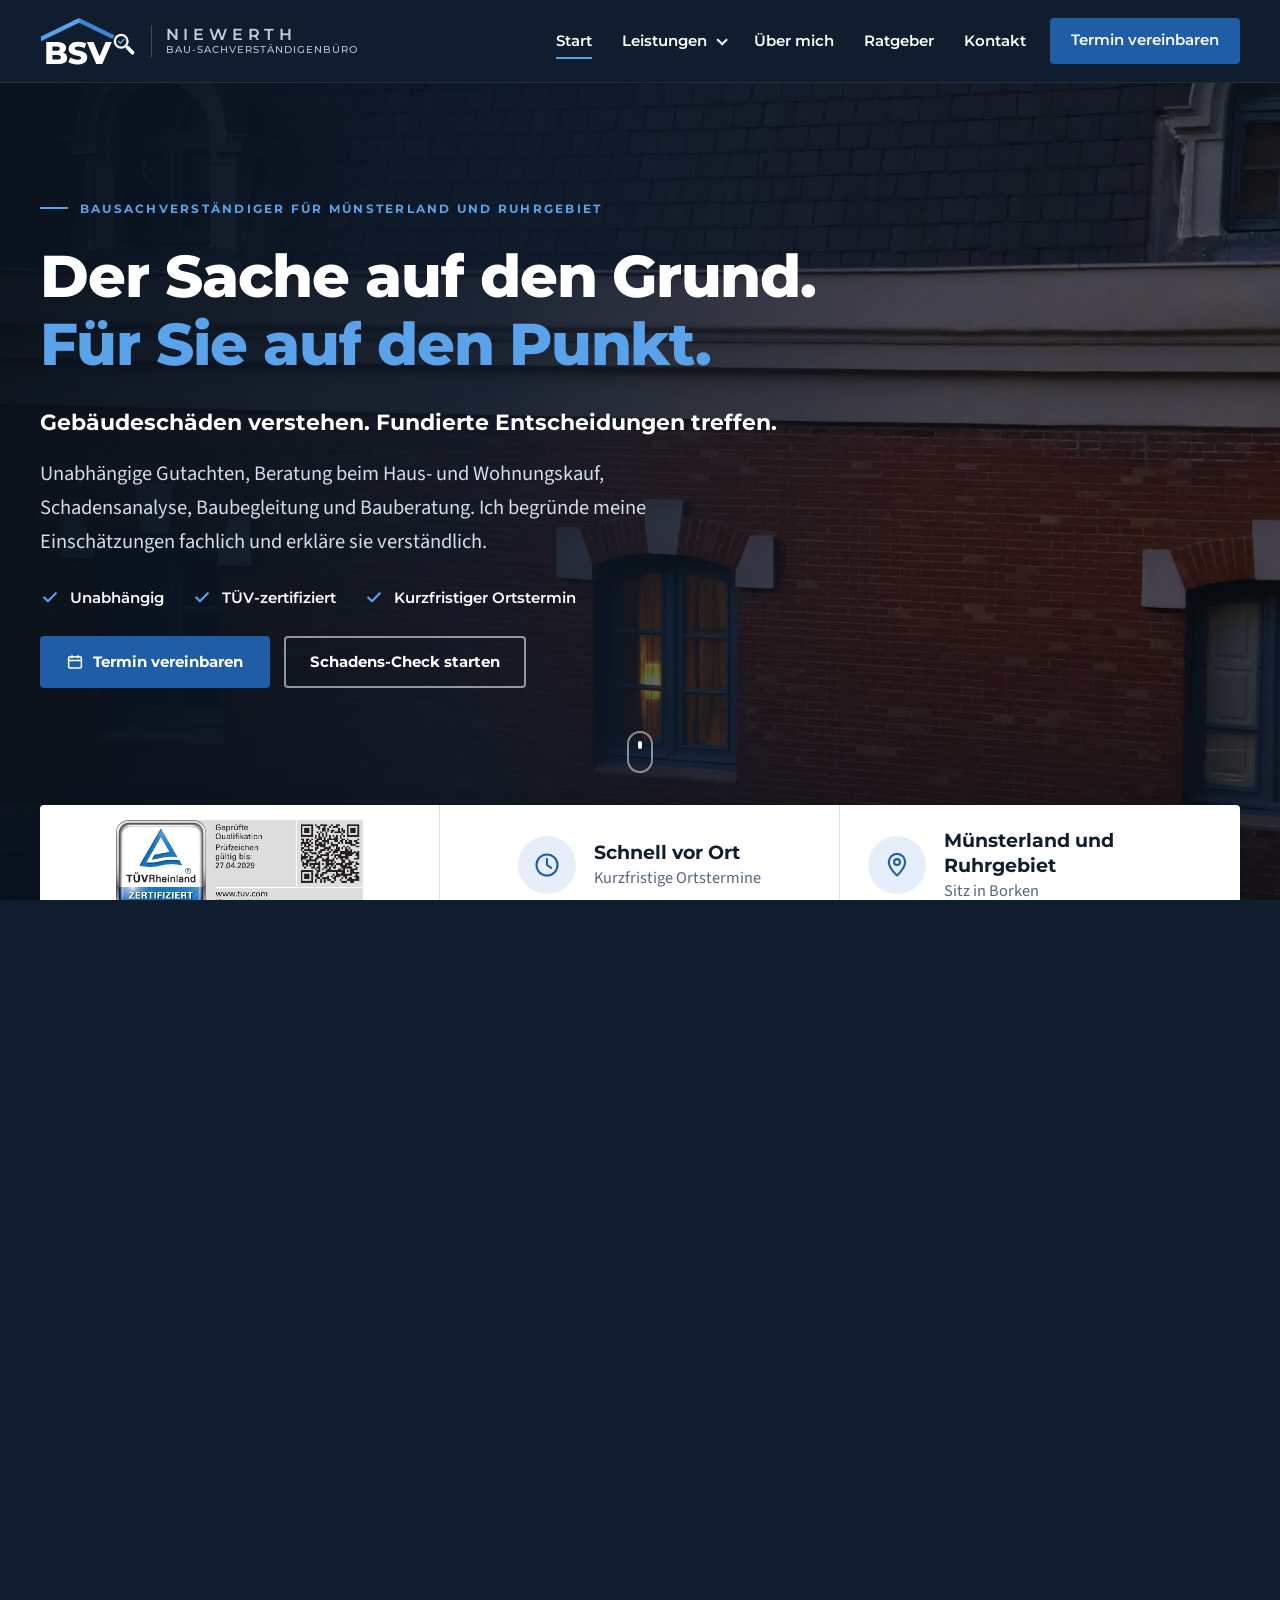
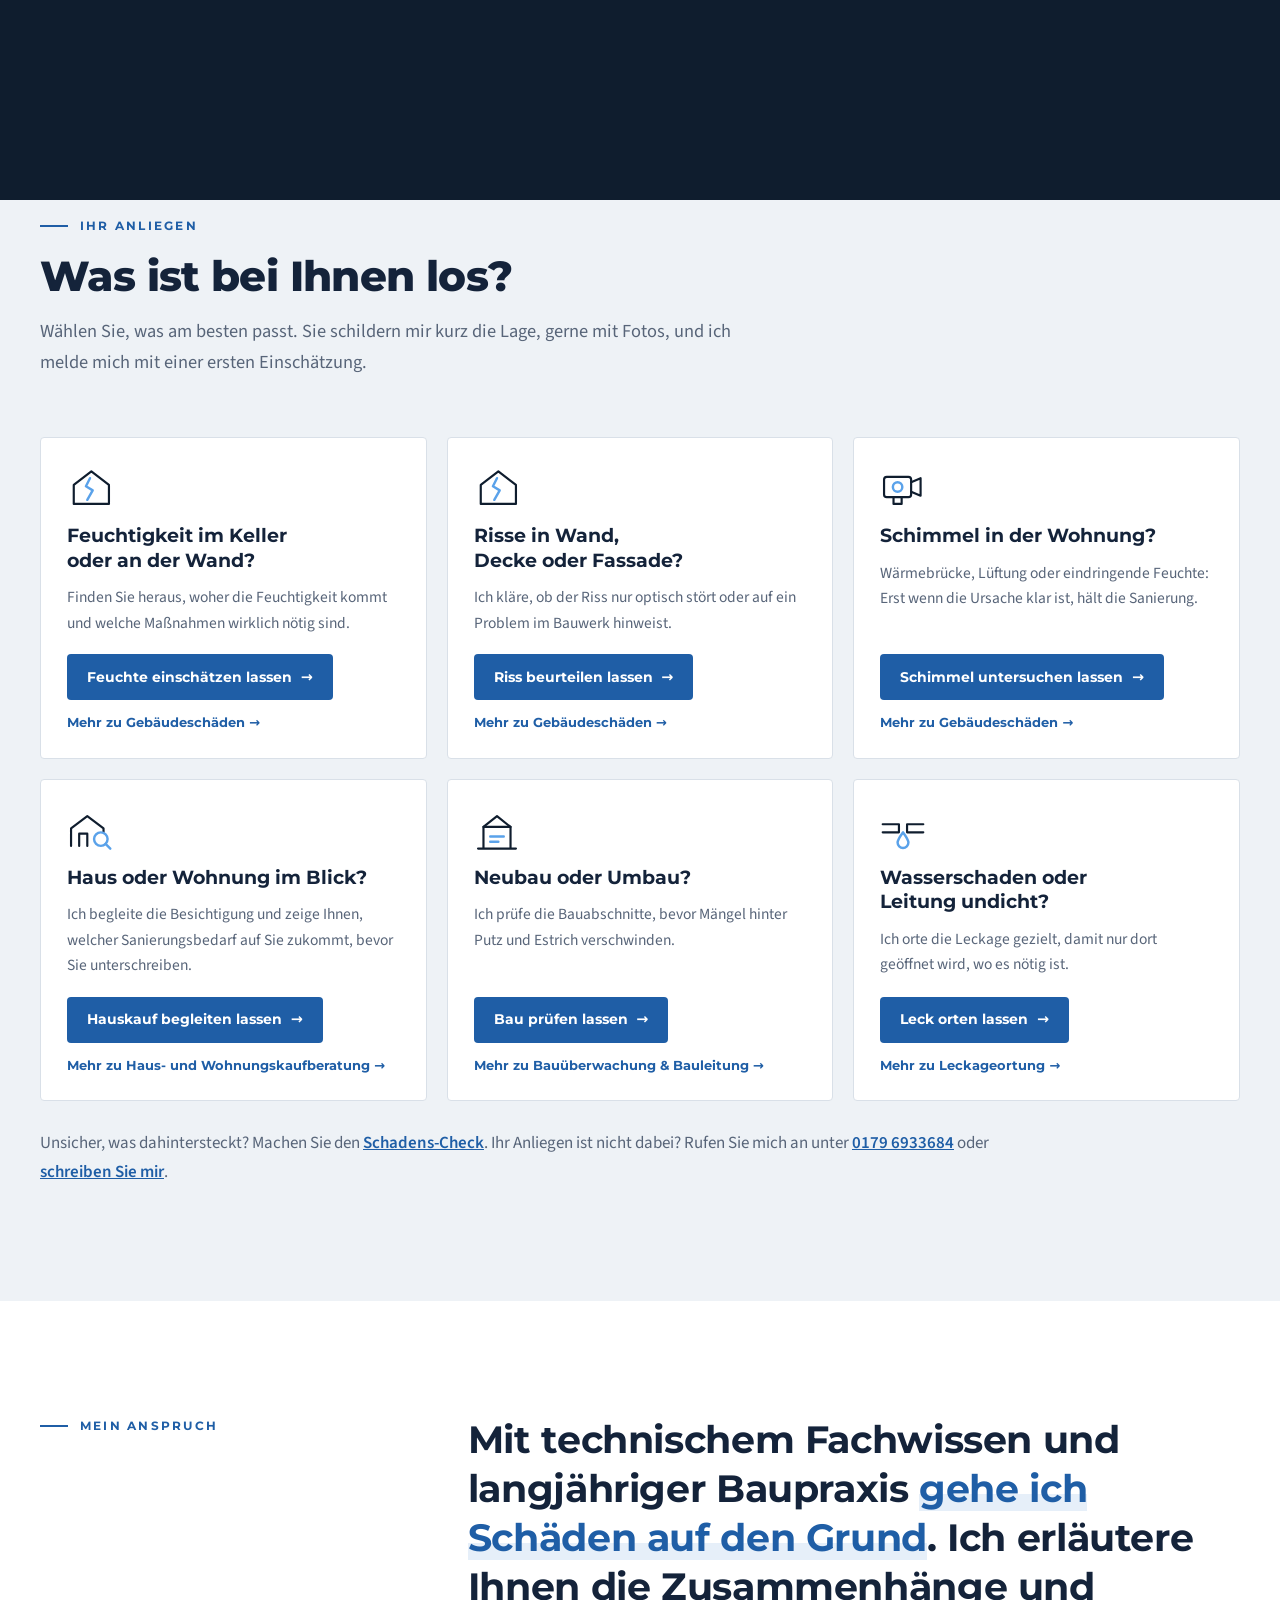
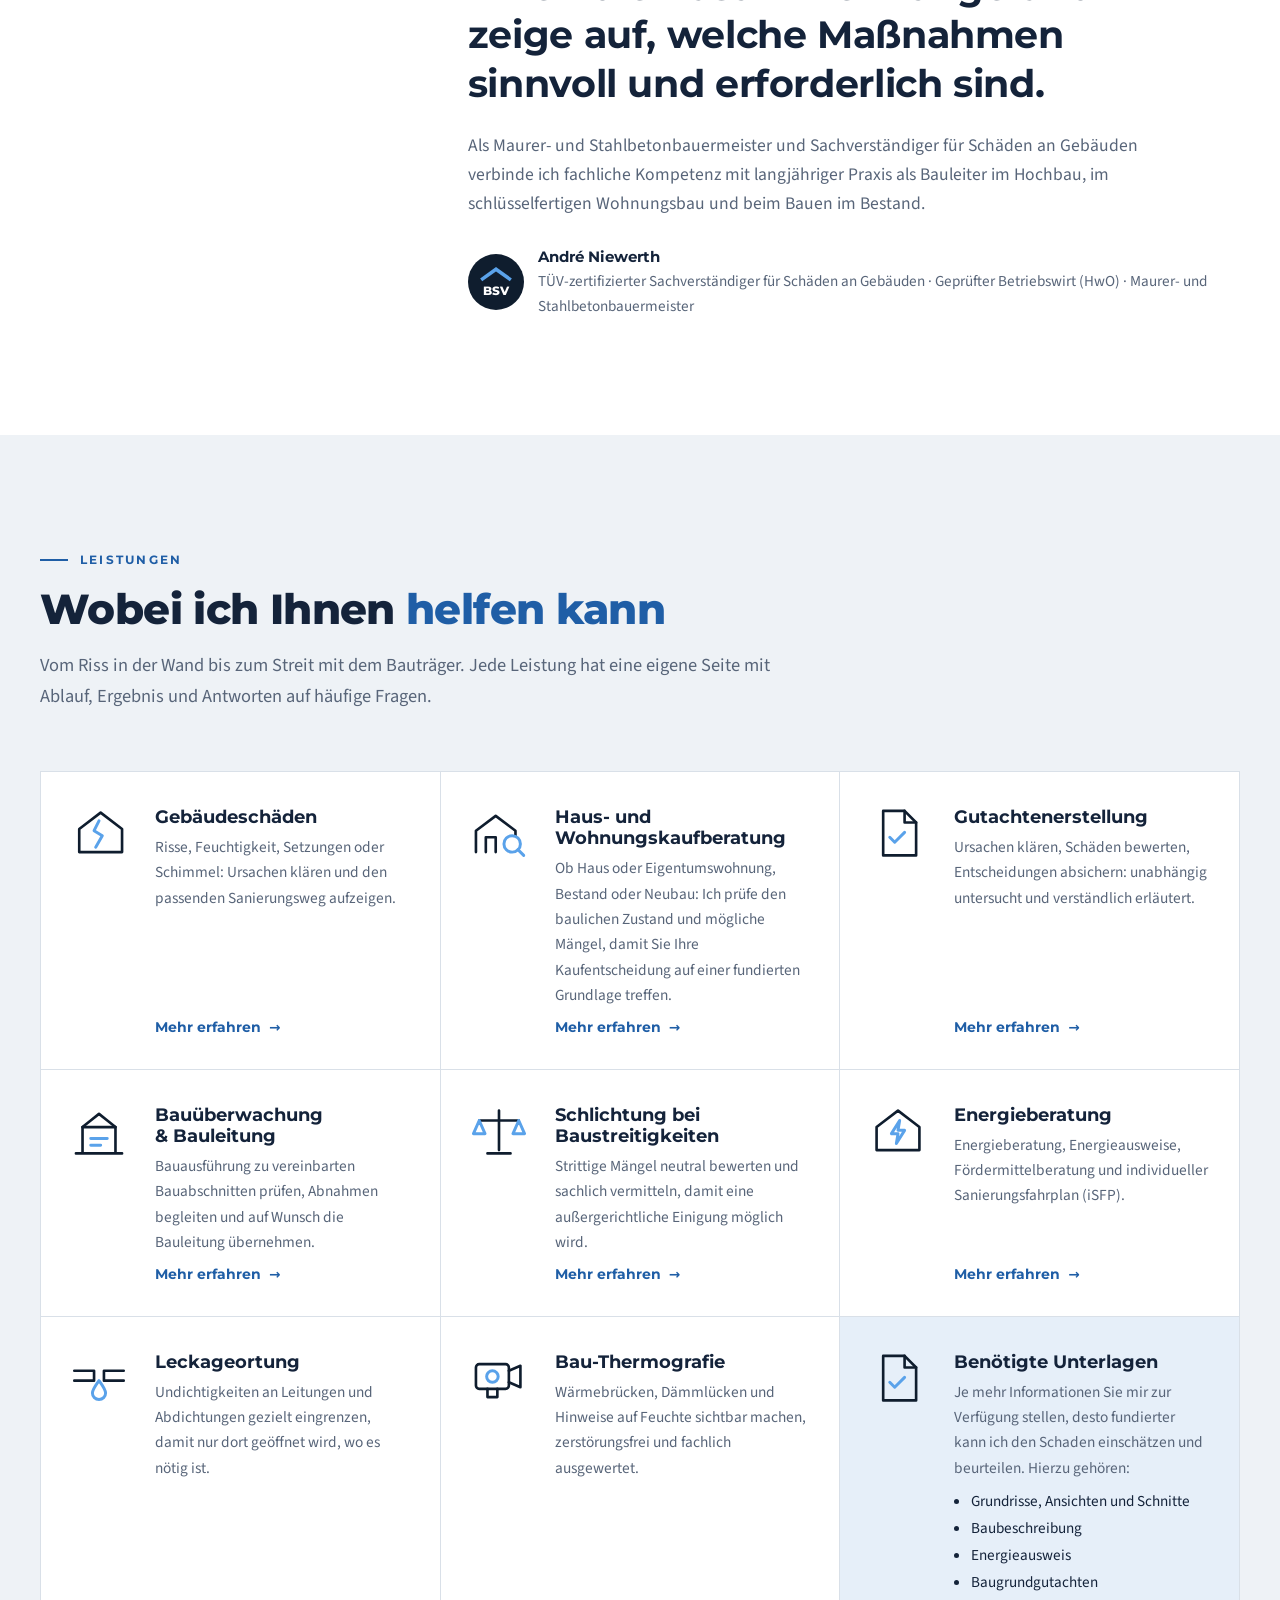
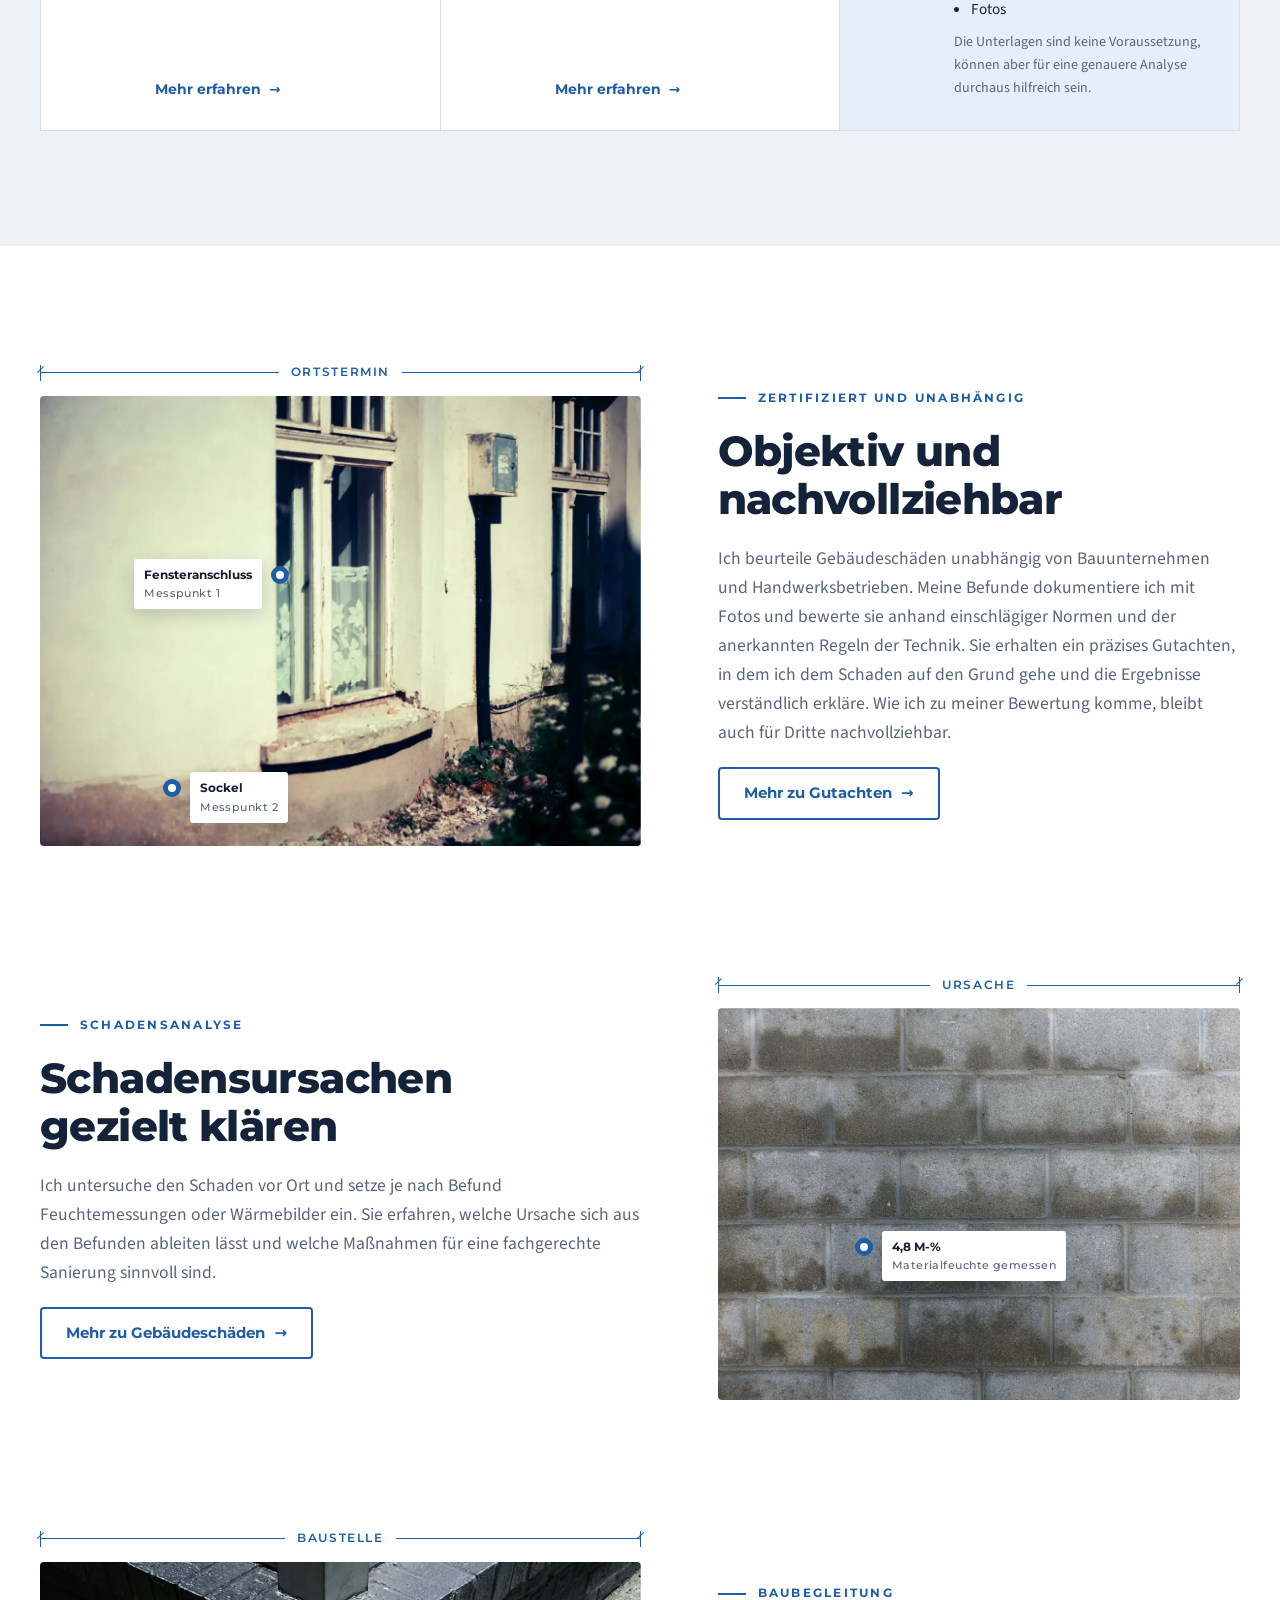
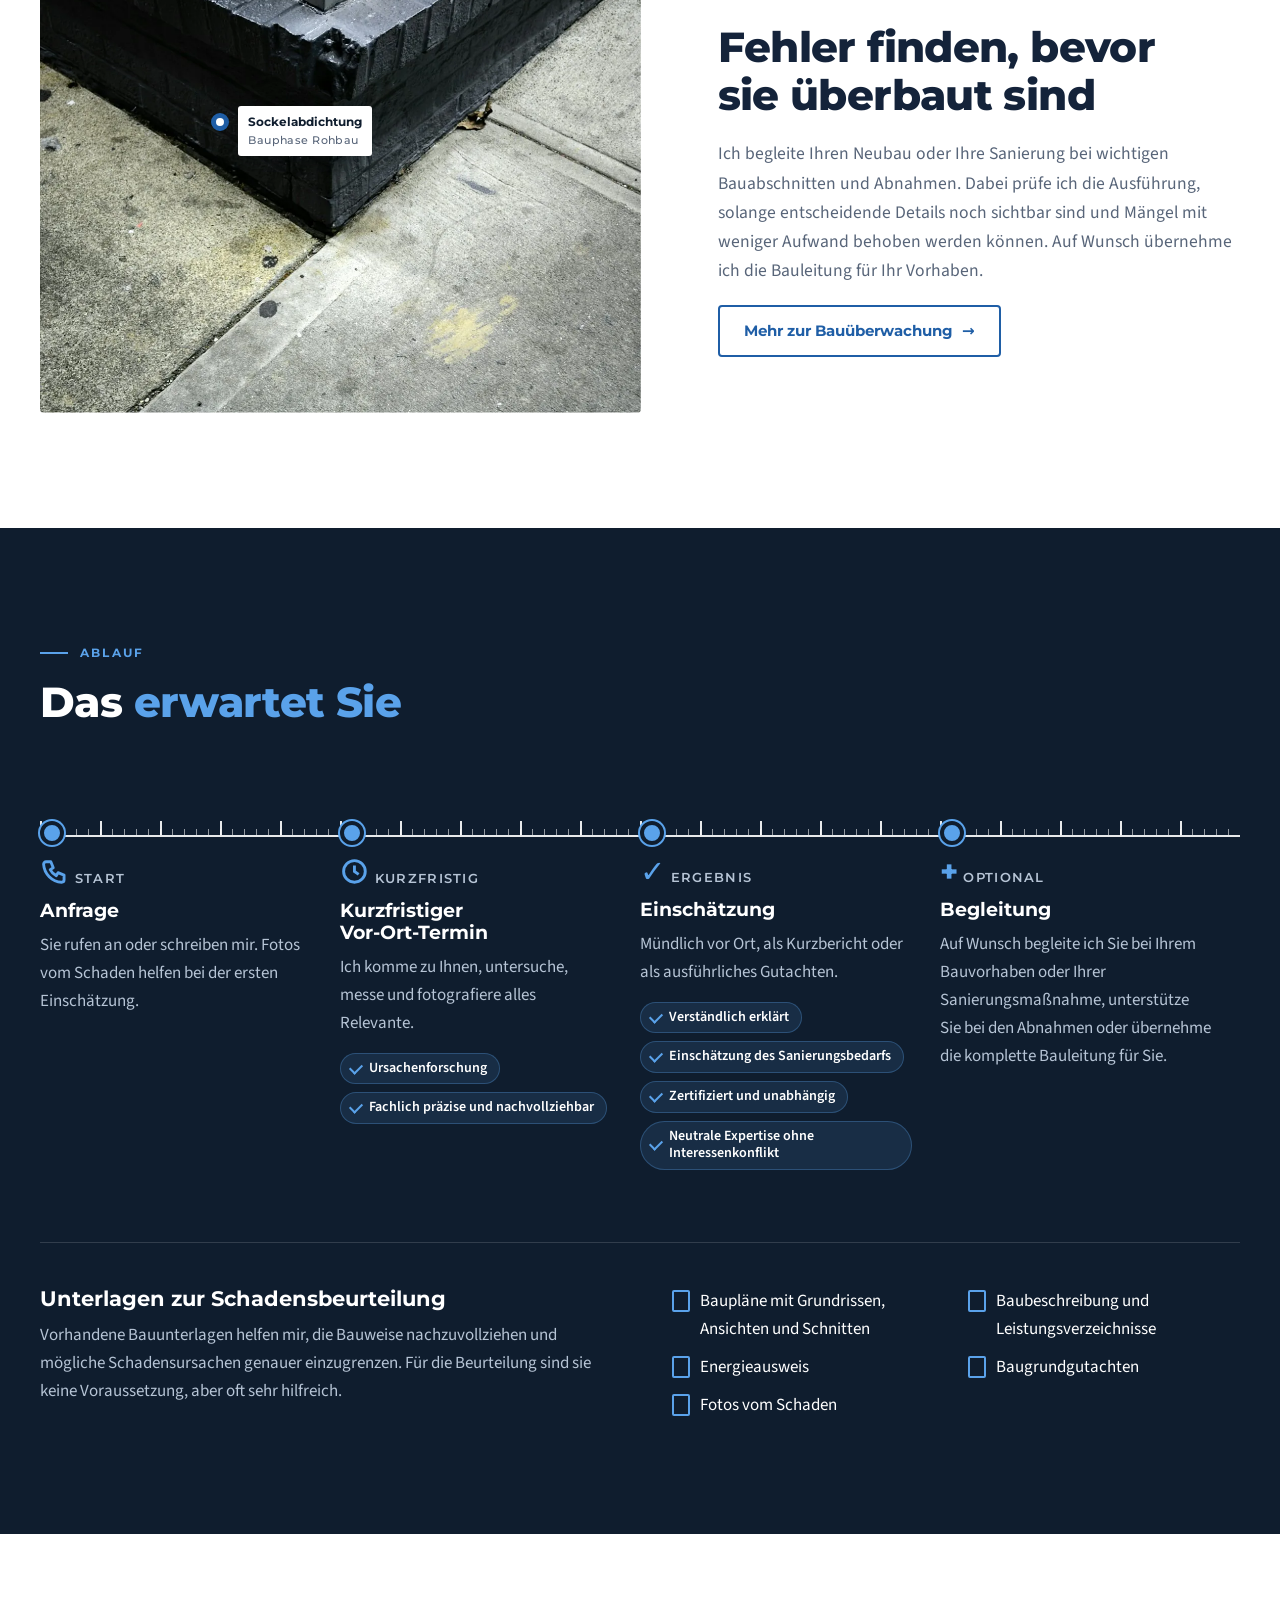
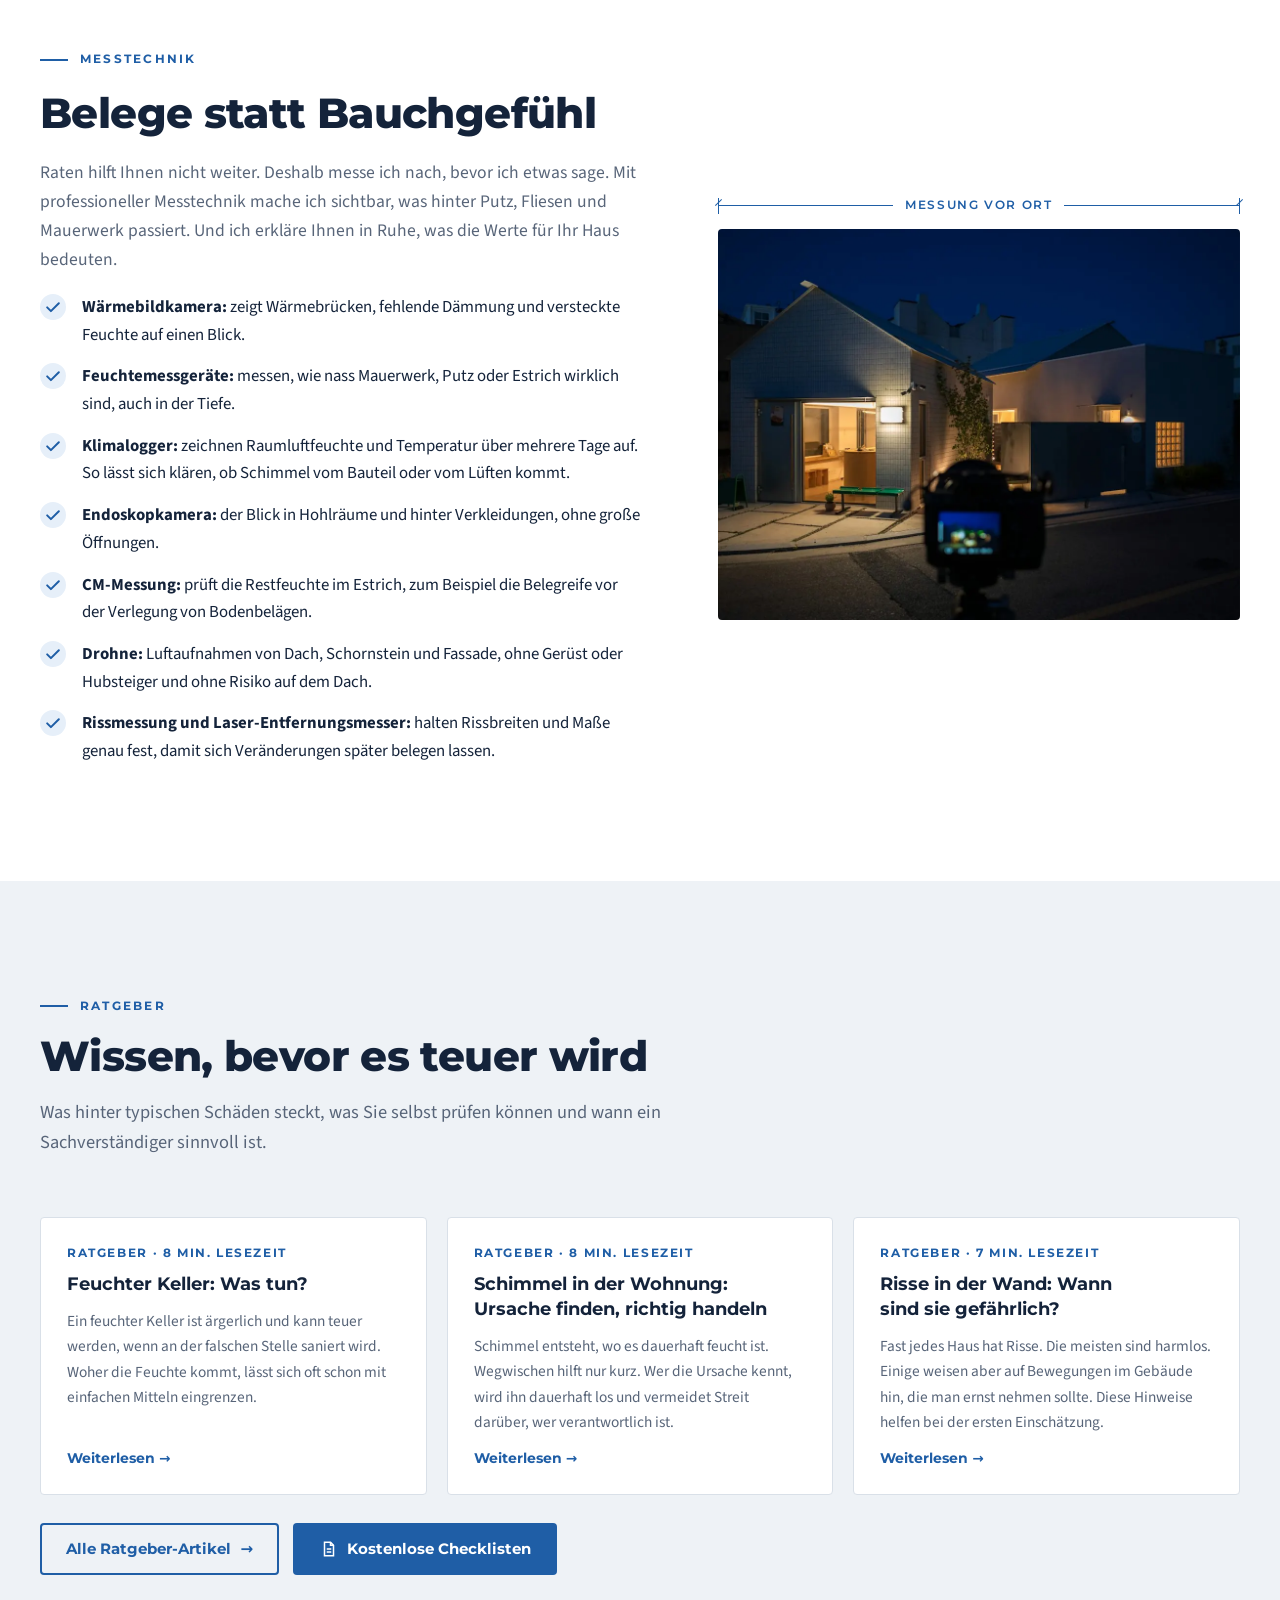
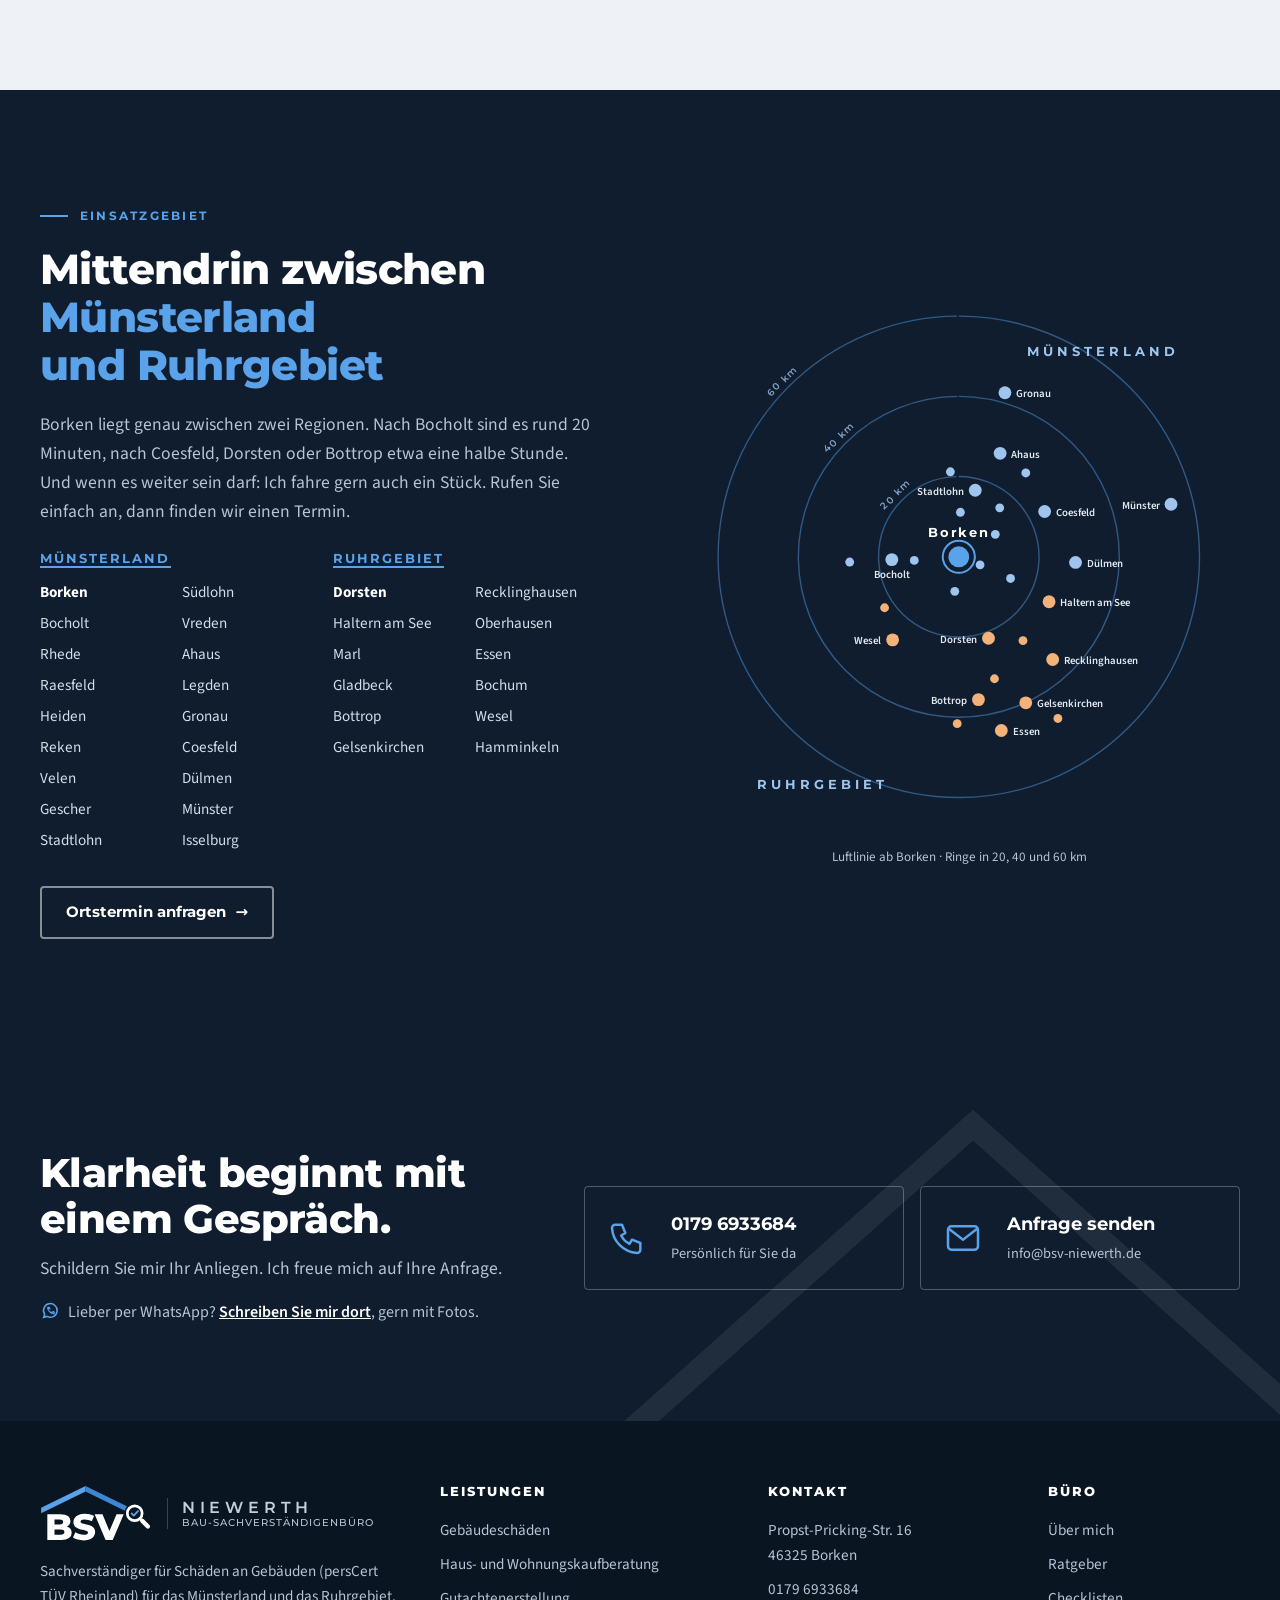
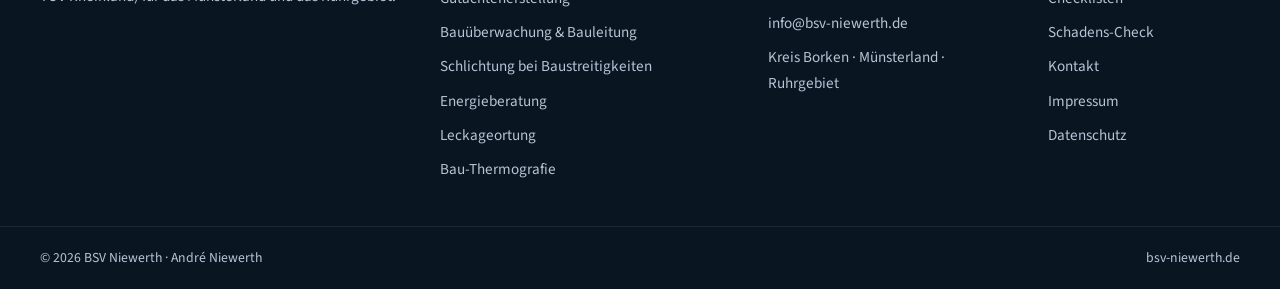
==== commit 8a3edff5: "Website aktualisiert Co-Authored-By: Claude Opus 5.5 <noreply@anthropic.com>  Claude-Session: https:" ====
--- a/index.html
+++ b/index.html
@@ -259,7 +259,7 @@
 .brand-mark { flex: none; height: 48px; width: auto; }
 .brand-text { display: grid; line-height: 1.2; min-width: 0; border-left: 1px solid rgb(255 255 255 / .2); padding-left: 14px; }
 .brand-name { font-family: var(--font-head); font-weight: 600; letter-spacing: .3em; font-size: 1rem; color: #c3cfdc; }
-.brand-sub { font-family: var(--font-head); font-weight: 500; letter-spacing: .1em; font-size: .6rem; text-transform: uppercase; color: var(--on-navy-muted); }
+.brand-sub { font-family: var(--font-head); font-weight: 500; letter-spacing: .1em; font-size: .64rem; text-transform: uppercase; color: var(--on-navy-muted); }
 .nav { display: flex; align-items: center; gap: 2px; }
 .nav > a, .nav .dd > a { color: #fff; text-decoration: none; font-family: var(--font-head); font-weight: 600; font-size: .92rem; padding: 10px 14px; position: relative; }
 .nav > a:not(.btn)::after, .nav .dd > a::before { content: ""; position: absolute; left: 14px; right: 14px; bottom: 4px; height: 2px; background: var(--blue-light); transform: scaleX(0); transform-origin: left; transition: transform .25s; }
@@ -278,8 +278,11 @@
 .dd-panel .all { grid-column: span 2; border-top: 1px solid var(--line); margin-top: 6px; padding-top: 14px; color: var(--blue); }
 .burger { display: none; background: transparent; border: 1px solid rgb(255 255 255 / .3); color: #fff; border-radius: var(--r); width: 48px; height: 48px; cursor: pointer; align-items: center; justify-content: center; }
 .burger svg { width: 22px; height: 22px; stroke: currentColor; stroke-width: 2; fill: none; }
-@media (max-width: 1120px) { .nav .header-phone { display: none; } }
-@media (max-width: 1000px) { .nav { display: none; } .burger { display: inline-flex; } }
+.nav > a, .nav .dd > a, .brand-name, .brand-sub, .nav .btn { white-space: nowrap; }
+.brand { flex: none; }
+@media (max-width: 1360px) { .nav .header-phone { display: none; } }
+@media (max-width: 1240px) { .nav > a, .nav .dd > a { padding-inline: 10px; font-size: .88rem; } .nav > a:not(.btn)::after, .nav .dd > a::before { left: 10px; right: 10px; } .site-header .wrap { gap: 16px; } }
+@media (max-width: 1080px) { .nav { display: none; } .burger { display: inline-flex; } }
 @media (max-width: 420px) { .brand-text { display: none; } }
 
 /* Handy-Menü */
@@ -812,7 +815,7 @@
   .finder-stage { order: 3; margin-block: 8px 4px; }
   .finder-card { order: 4; min-height: 0; margin-top: 0; scroll-margin-bottom: 128px; scroll-margin-top: 100px; }
 }
-@media (max-width: 520px) { .hs .tx { font-size: .7rem; padding: 4px 8px; } .hs .pt { width: 18px; height: 18px; } }
+@media (max-width: 520px) { .hs { padding-block: 7px; } .hs .tx { font-size: .76rem; padding: 5px 9px; } .hs .pt { width: 18px; height: 18px; } }
 
 
 /* Ratgeber */
@@ -911,6 +914,14 @@
 .chk-act { display: flex; flex-wrap: wrap; gap: 12px; }
 .chk-note { color: var(--muted) !important; font-size: .9rem !important; }
 @media (max-width: 560px) { .chk-opts { grid-template-columns: minmax(0, 1fr); } .chk-act .btn { flex: 1 1 100%; } }
+/* Lesbare Zeilenlänge auf breiten Bildschirmen */
+.page-hero-copy > p { max-width: 46rem; }
+.needs-foot { max-width: 62rem; }
+.hs { padding-block: 4px; }
+@media (max-width: 520px) { .hs { padding-block: 8px; } }
+/* Sehr große und Ultrawide-Bildschirme */
+@media (min-width: 2300px) { .hero { min-height: min(calc(100svh - 82px), 1180px); } }
+@media (min-width: 3000px) { html { font-size: 21px; } :root { --wrap: 1880px; } }
 /* Riss-Tagebuch */
 .rt-form { display: grid; grid-template-columns: 150px minmax(0, 1fr) 120px auto; gap: 12px; align-items: end; }
 .tool .rt-form label { display: grid; gap: 6px; min-width: 0; }
@@ -1198,7 +1209,7 @@
             <span class="fc-k">Schadens-Finder</span>
             <h3>Fünf typische Stellen</h3>
             <p>Dach, Fenster, Bad, Wände und Keller: Hier entstehen die meisten Schäden, die ich bei Ortsterminen untersuche.</p>
-            <a class="fc-more" href="#schadens-check">Lieber Schritt für Schritt? Zum Schadens-Check →</a>
+            <a class="fc-more" href="#schadens-check">Lieber Schritt für Schritt? Zum Schadens-Check&nbsp;→</a>
           </div>
         </div>
         <div class="finder-stage">
@@ -2053,7 +2064,7 @@
 const artCard = a => `<a class="acard" href="#${a.slug}"><span class="acard-k">Ratgeber · ${a.min} Min. Lesezeit</span><h3>${a.h1}</h3><p>${a.lead}</p><span class="go">Weiterlesen <span class="arrow">→</span></span></a>`;
 
 function regionPage(r) {
-  const themen = NEEDS.map(n => { const l = LEISTUNGEN.find(x => x.slug === n.to); return `<article class="need">${ic(n.icon)}<h3>${n.h}</h3><p>${n.t}</p><div class="need-act"><a class="btn btn--primary" href="#kontakt" data-thema="${n.to}" data-label="${n.cta}" data-hint="${n.hint}">${n.cta} <span class="arrow">→</span></a><a class="need-more" href="#${n.to}">Mehr zu ${l.title} →</a></div></article>`; }).join("");
+  const themen = NEEDS.map(n => { const l = LEISTUNGEN.find(x => x.slug === n.to); return `<article class="need">${ic(n.icon)}<h3>${n.h}</h3><p>${n.t}</p><div class="need-act"><a class="btn btn--primary" href="#kontakt" data-thema="${n.to}" data-label="${n.cta}" data-hint="${n.hint}">${n.cta} <span class="arrow">→</span></a><a class="need-more" href="#${n.to}">Mehr zu ${l.title}&nbsp;→</a></div></article>`; }).join("");
   const andere = REGIONEN.filter(x => x !== r).map(x => `<a href="#${x.slug}">${PIN}${x.name}</a>`).join("");
   return `
   <section class="page-hero page-hero--plain">
@@ -2124,13 +2135,13 @@
       ${(a.print || clFor("art", a.slug).length) ? `<div class="art-actions">${clFor("art", a.slug).map(c => clLink(c)).join("")}${a.print ? `<button type="button" class="btn btn--outline print-btn" data-print>Seite drucken</button>` : ""}</div>` : ""}
       <nav class="toc" aria-label="Inhalt"><b>Inhalt</b><ol>${a.secs.map(([h]) => `<li><a href="#${slugId(h)}" data-toc>${h}</a></li>`).join("")}</ol></nav>
       ${a.secs.map(([h, ps]) => `<div class="isec" id="${slugId(h)}"><h2>${h}</h2>${ps.map(para).join("")}</div>` + (a.tool && a.tool[0] === h ? TOOLS[a.tool[1]] : "")).join("")}
-      <aside class="author" aria-label="Über den Autor"><span class="author-k">Über den Autor</span><b>André Niewerth</b><p>Sachverständiger für Schäden an Gebäuden (persCert TÜV Rheinland), Maurer- und Stahlbetonbauermeister und Geprüfter Betriebswirt (HwO). Seit seiner Maurerlehre 1997 am Bau, heute mit eigenem Sachverständigenbüro in Borken.</p><div class="author-links"><a href="#ueber-mich">Mehr über mich →</a><a href="https://www.certipedia.com/quality_marks/0217466933?locale=de" target="_blank" rel="noopener">Zertifikat beim TÜV prüfen →</a></div></aside>
+      <aside class="author" aria-label="Über den Autor"><span class="author-k">Über den Autor</span><b>André Niewerth</b><p>Sachverständiger für Schäden an Gebäuden (persCert TÜV Rheinland), Maurer- und Stahlbetonbauermeister und Geprüfter Betriebswirt (HwO). Seit seiner Maurerlehre 1997 am Bau, heute mit eigenem Sachverständigenbüro in Borken.</p><div class="author-links"><a href="#ueber-mich">Mehr über mich&nbsp;→</a><a href="https://www.certipedia.com/quality_marks/0217466933?locale=de" target="_blank" rel="noopener">Zertifikat beim TÜV prüfen&nbsp;→</a></div></aside>
     </article>
     <aside class="facts-box" aria-label="Hilfe vom Sachverständigen">
       <h3>${c[1]}</h3>
       <p style="color:#d4deea">${c[2]}</p>
       <a class="btn btn--primary" href="#kontakt" data-thema="${a.to}">${c[0]}</a>
-      <a class="fb-link" href="#${l.slug}">Mehr zu ${l.title} →</a>
+      <a class="fb-link" href="#${l.slug}">Mehr zu ${l.title}&nbsp;→</a>
       <p class="fb-regions">Vor Ort im <a href="#bausachverstaendiger-borken">Kreis Borken</a>, im <a href="#bausachverstaendiger-muensterland">Münsterland</a> und im <a href="#bausachverstaendiger-ruhrgebiet">Ruhrgebiet</a>.</p>
     </aside>
   </div></section>
@@ -2181,7 +2192,7 @@
   const el = document.getElementById("cl-list"); if (!el || el.children.length) return;
   el.innerHTML = CHECKLISTEN.map(c => {
     const a = c.art && RATGEBER.find(x => x.slug === c.art), l = LEISTUNGEN.find(x => x.slug === c.to);
-    return `<article class="clcard"><span class="acard-k">PDF · ${c.pages} ${c.pages > 1 ? "Seiten" : "Seite"} · kostenlos</span><h3>${c.title}</h3><p>${c.text}</p><div class="clcard-act">${clLink(c)}${a ? `<a class="need-more" href="#${a.slug}">Zum Ratgeber →</a>` : `<a class="need-more" href="#${l.slug}">Mehr zu ${l.title} →</a>`}</div></article>`;
+    return `<article class="clcard"><span class="acard-k">PDF · ${c.pages} ${c.pages > 1 ? "Seiten" : "Seite"} · kostenlos</span><h3>${c.title}</h3><p>${c.text}</p><div class="clcard-act">${clLink(c)}${a ? `<a class="need-more" href="#${a.slug}">Zum Ratgeber&nbsp;→</a>` : `<a class="need-more" href="#${l.slug}">Mehr zu ${l.title}&nbsp;→</a>`}</div></article>`;
   }).join("");
 }
 
@@ -2354,7 +2365,7 @@
   </div></section>
   ${casesFor(l.slug).length ? `<section class="section"><div class="wrap"><div class="head"><span class="kicker">Aus der Praxis</span><h2>Ein Fall aus meiner Arbeit</h2></div><div class="cases">${casesHtml(casesFor(l.slug), false)}</div></div></section>` : ""}
   <section class="section" style="padding-block:64px"><div class="wrap more-grid">
-    <div><h3>Einsatzgebiet</h3><p class="area-line">${TOWNS.join(" · ")}, das übrige Münsterland und das Ruhrgebiet</p><div class="other">${REGIONEN.map(r => `<a href="#${r.slug}">${PIN}${r.name}</a>`).join("")}</div>${RATGEBER.filter(a => a.to === l.slug).length ? `<h3 style="margin-top:12px">Passend dazu im Ratgeber</h3><ul class="rg-links">${RATGEBER.filter(a => a.to === l.slug).map(a => `<li><a href="#${a.slug}">${a.h1} →</a></li>`).join("")}</ul>` : ""}${clFor("to", l.slug).length ? `<h3 style="margin-top:12px">Kostenlose Checklisten</h3><ul class="rg-links">${clFor("to", l.slug).map(c => `<li><a href="${PDF_URL}${c.file}" download>${c.title} (PDF) →</a></li>`).join("")}</ul>` : ""}</div>
+    <div><h3>Einsatzgebiet</h3><p class="area-line">${TOWNS.join(" · ")}, das übrige Münsterland und das Ruhrgebiet</p><div class="other">${REGIONEN.map(r => `<a href="#${r.slug}">${PIN}${r.name}</a>`).join("")}</div>${RATGEBER.filter(a => a.to === l.slug).length ? `<h3 style="margin-top:12px">Passend dazu im Ratgeber</h3><ul class="rg-links">${RATGEBER.filter(a => a.to === l.slug).map(a => `<li><a href="#${a.slug}">${a.h1}&nbsp;→</a></li>`).join("")}</ul>` : ""}${clFor("to", l.slug).length ? `<h3 style="margin-top:12px">Kostenlose Checklisten</h3><ul class="rg-links">${clFor("to", l.slug).map(c => `<li><a href="${PDF_URL}${c.file}" download>${c.title} (PDF)&nbsp;→</a></li>`).join("")}</ul>` : ""}</div>
     <div><h3>Weitere Leistungen</h3><div class="other">${others}</div></div>
   </div></section>`;
 }
@@ -2366,7 +2377,7 @@
     return `<article class="case">${c.foto ? `<div class="case-photo" role="img" aria-label="${c.h}" style="background-image:url('${c.foto}')"></div>` : ""}<div class="case-body">
       <span class="case-meta">${l ? l.title : ""}${c.ort ? " · " + c.ort : ""}</span><h3>${c.h}</h3>
       <ol class="case-steps"><li><b>Ausgangslage</b><span>${c.aus}</span></li><li><b>Untersuchung</b><span>${c.unt}</span></li><li><b>Ergebnis</b><span>${c.erg}</span></li></ol>
-      ${withLink && l ? `<a class="case-link" href="#${l.slug}">Mehr zu ${l.title} →</a>` : ""}</div></article>`;
+      ${withLink && l ? `<a class="case-link" href="#${l.slug}">Mehr zu ${l.title}&nbsp;→</a>` : ""}</div></article>`;
   }).join("");
 }
 function renderPraxis() {
@@ -2380,13 +2391,13 @@
 document.getElementById("rg-home").innerHTML = RATGEBER.slice(0, 3).map(artCard).join("");
 document.getElementById("needs").innerHTML = NEEDS.map(n => {
   const l = LEISTUNGEN.find(x => x.slug === n.to);
-  return `<article class="need">${ic(n.icon)}<h3>${n.h}</h3><p>${n.t}</p><div class="need-act"><a class="btn btn--primary" href="#kontakt" data-thema="${n.to}" data-label="${n.cta}" data-hint="${n.hint}">${n.cta} <span class="arrow">→</span></a><a class="need-more" href="#${n.to}">Mehr zu ${l.title} →</a></div></article>`;
+  return `<article class="need">${ic(n.icon)}<h3>${n.h}</h3><p>${n.t}</p><div class="need-act"><a class="btn btn--primary" href="#kontakt" data-thema="${n.to}" data-label="${n.cta}" data-hint="${n.hint}">${n.cta} <span class="arrow">→</span></a><a class="need-more" href="#${n.to}">Mehr zu ${l.title}&nbsp;→</a></div></article>`;
 }).join("");
 
 const DOCS_TILE = `<div class="tile tile--docs">${ic("gutachten")}<h3>Benötigte Unterlagen</h3><p>Je mehr Informationen Sie mir zur Verfügung stellen, desto fundierter kann ich den Schaden einschätzen und beurteilen. Hierzu gehören:</p><ul class="docs-mini"><li>Grundrisse, Ansichten und Schnitte</li><li>Baubeschreibung</li><li>Energieausweis</li><li>Baugrundgutachten</li><li>Fotos</li></ul><p class="docs-note">Die Unterlagen sind keine Voraussetzung, können aber für eine genauere Analyse durchaus hilfreich sein.</p></div>`;
 document.getElementById("home-tiles").innerHTML = LEISTUNGEN.map(tile).join("") + DOCS_TILE;
 document.getElementById("all-tiles").innerHTML = LEISTUNGEN.map(tile).join("") + DOCS_TILE;
-document.getElementById("dd-list").innerHTML = LEISTUNGEN.map(l => `<a href="#${l.slug}">${ic(l.icon)}${l.title}</a>`).join("") + `<a class="all" href="#leistungen">Alle Leistungen im Überblick →</a>`;
+document.getElementById("dd-list").innerHTML = LEISTUNGEN.map(l => `<a href="#${l.slug}">${ic(l.icon)}${l.title}</a>`).join("") + `<a class="all" href="#leistungen">Alle Leistungen im Überblick&nbsp;→</a>`;
 document.getElementById("m-list").innerHTML = LEISTUNGEN.map(l => `<a href="#${l.slug}">${ic(l.icon)}${l.title}</a>`).join("") + `<a class="all" href="#leistungen">Alle Leistungen im Überblick</a>`;
 document.getElementById("f-list").innerHTML = LEISTUNGEN.map(l => `<li><a href="#${l.slug}">${l.title}</a></li>`).join("");
 document.getElementById("f-chips").innerHTML = [...LEISTUNGEN.map(l => [l.title, l.slug]), ["Sonstiges", "sonstiges"]].map(([t, sl], i) => `<label><input type="radio" name="thema" id="f-t${i}" data-slug="${sl}" value="${t.replace(/\u00ad|­/g, "")}"${i === 0 ? " checked" : ""}><span>${t}</span></label>`).join("");
@@ -2555,7 +2566,7 @@
     const b = e.target.closest(".hs"); if (!b) return;
     const s = SPOTS[b.dataset.i];
     box.querySelectorAll(".hs").forEach(x => x.setAttribute("aria-pressed", String(x === b)));
-    card.innerHTML = `<span class="fc-k">${s.k}</span><h3>${s.h}</h3><p>${s.t}</p><div class="fc-actions"><a class="btn btn--primary" href="#kontakt" data-thema="${s.to}" data-label="${s.cta}" data-hint="${s.hint}">${s.cta} <span class="arrow">→</span></a><a class="fc-more" href="#${s.to}">${s.l} →</a></div>`;
+    card.innerHTML = `<span class="fc-k">${s.k}</span><h3>${s.h}</h3><p>${s.t}</p><div class="fc-actions"><a class="btn btn--primary" href="#kontakt" data-thema="${s.to}" data-label="${s.cta}" data-hint="${s.hint}">${s.cta} <span class="arrow">→</span></a><a class="fc-more" href="#${s.to}">${s.l}&nbsp;→</a></div>`;
     card.classList.remove("swap"); void card.offsetWidth; card.classList.add("swap");
     // Handy/Tablet: Karte liegt unter dem Haus. Ist sie nicht ganz sichtbar, sanft hinscrollen.
     if (matchMedia("(max-width: 900px)").matches) {
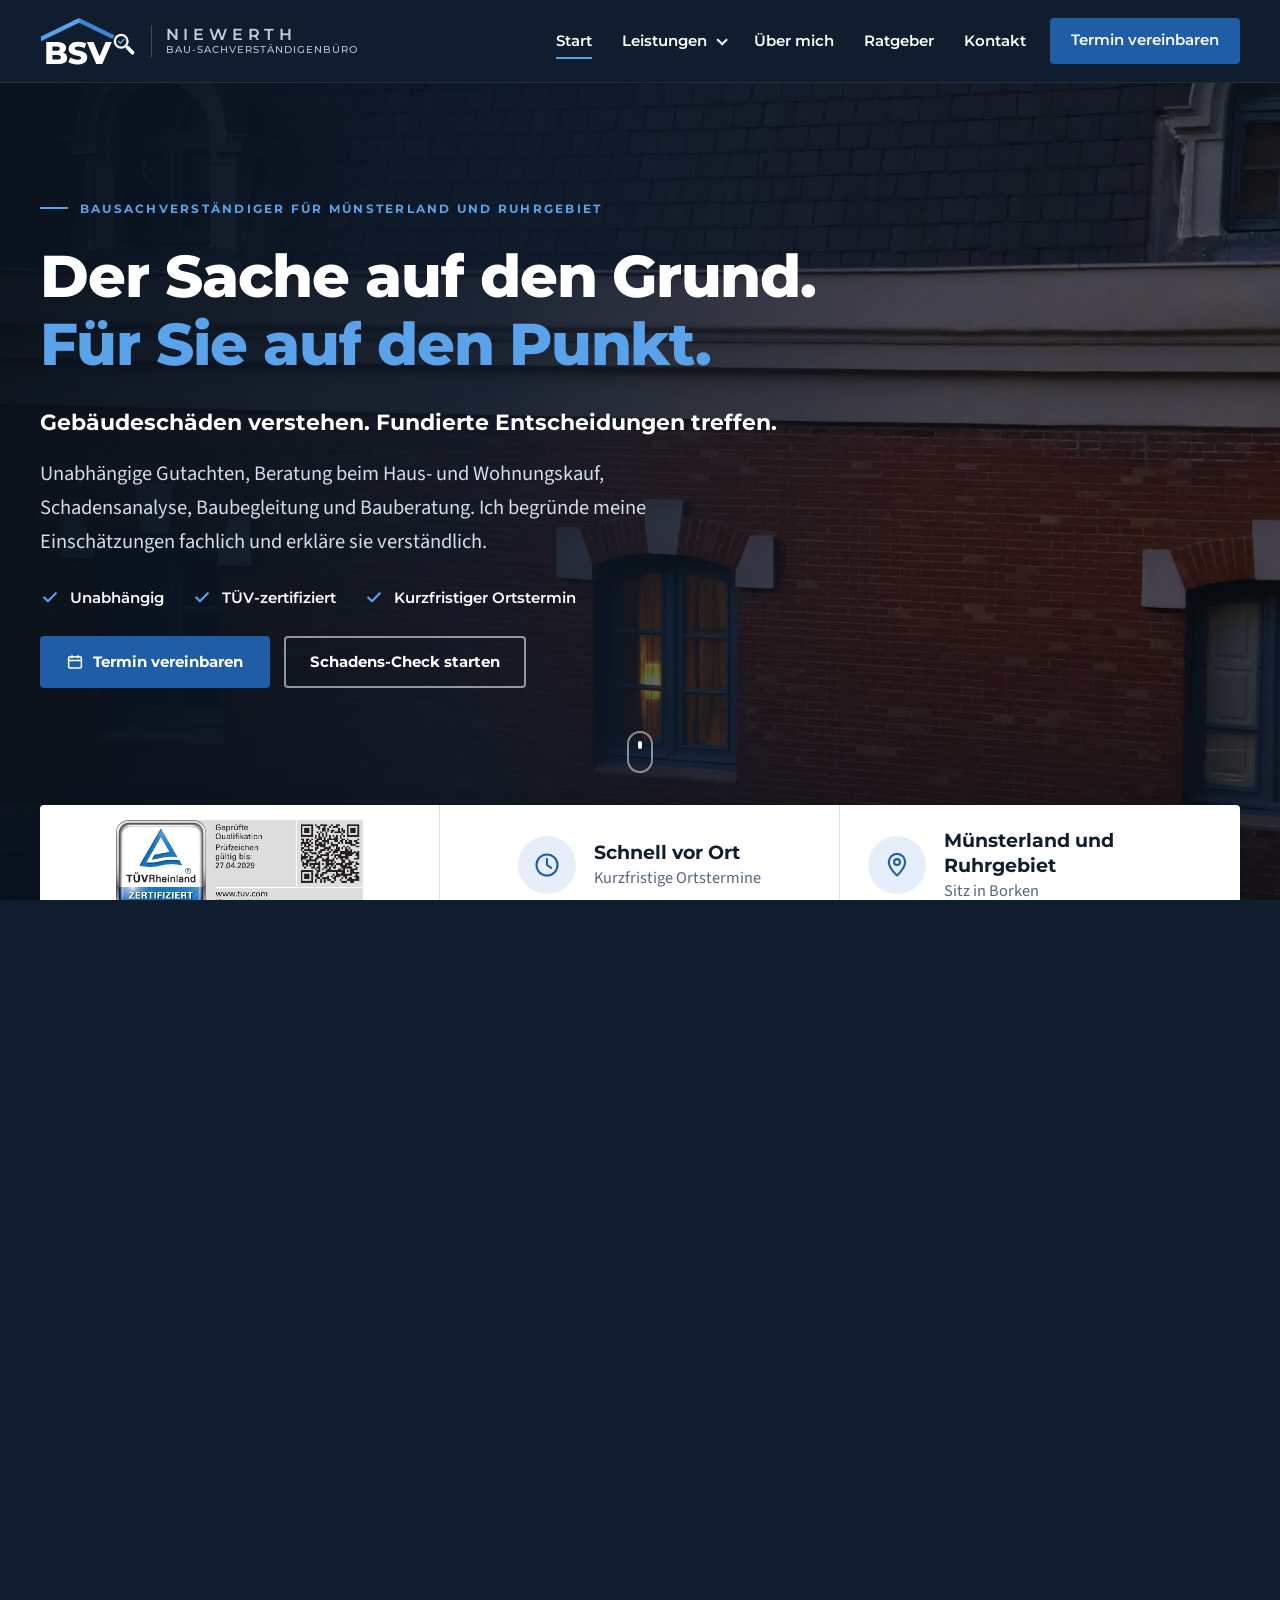
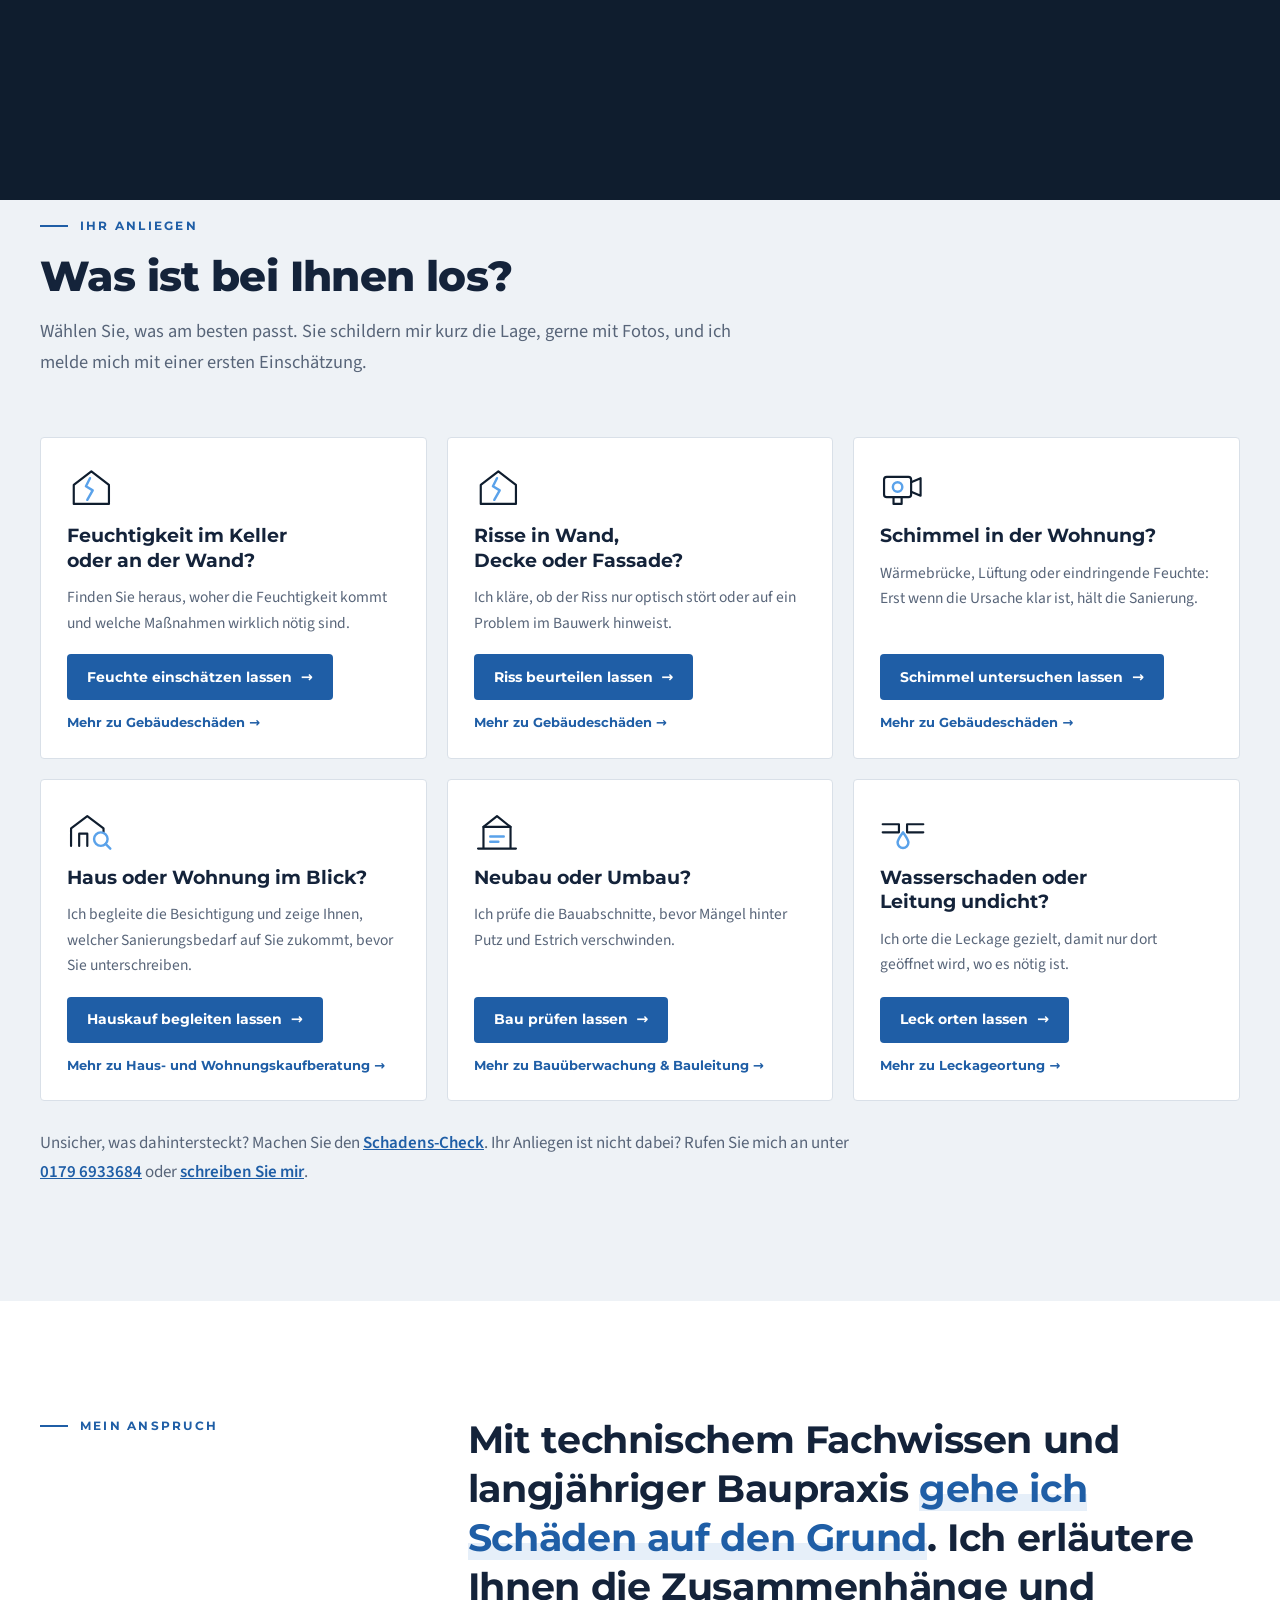
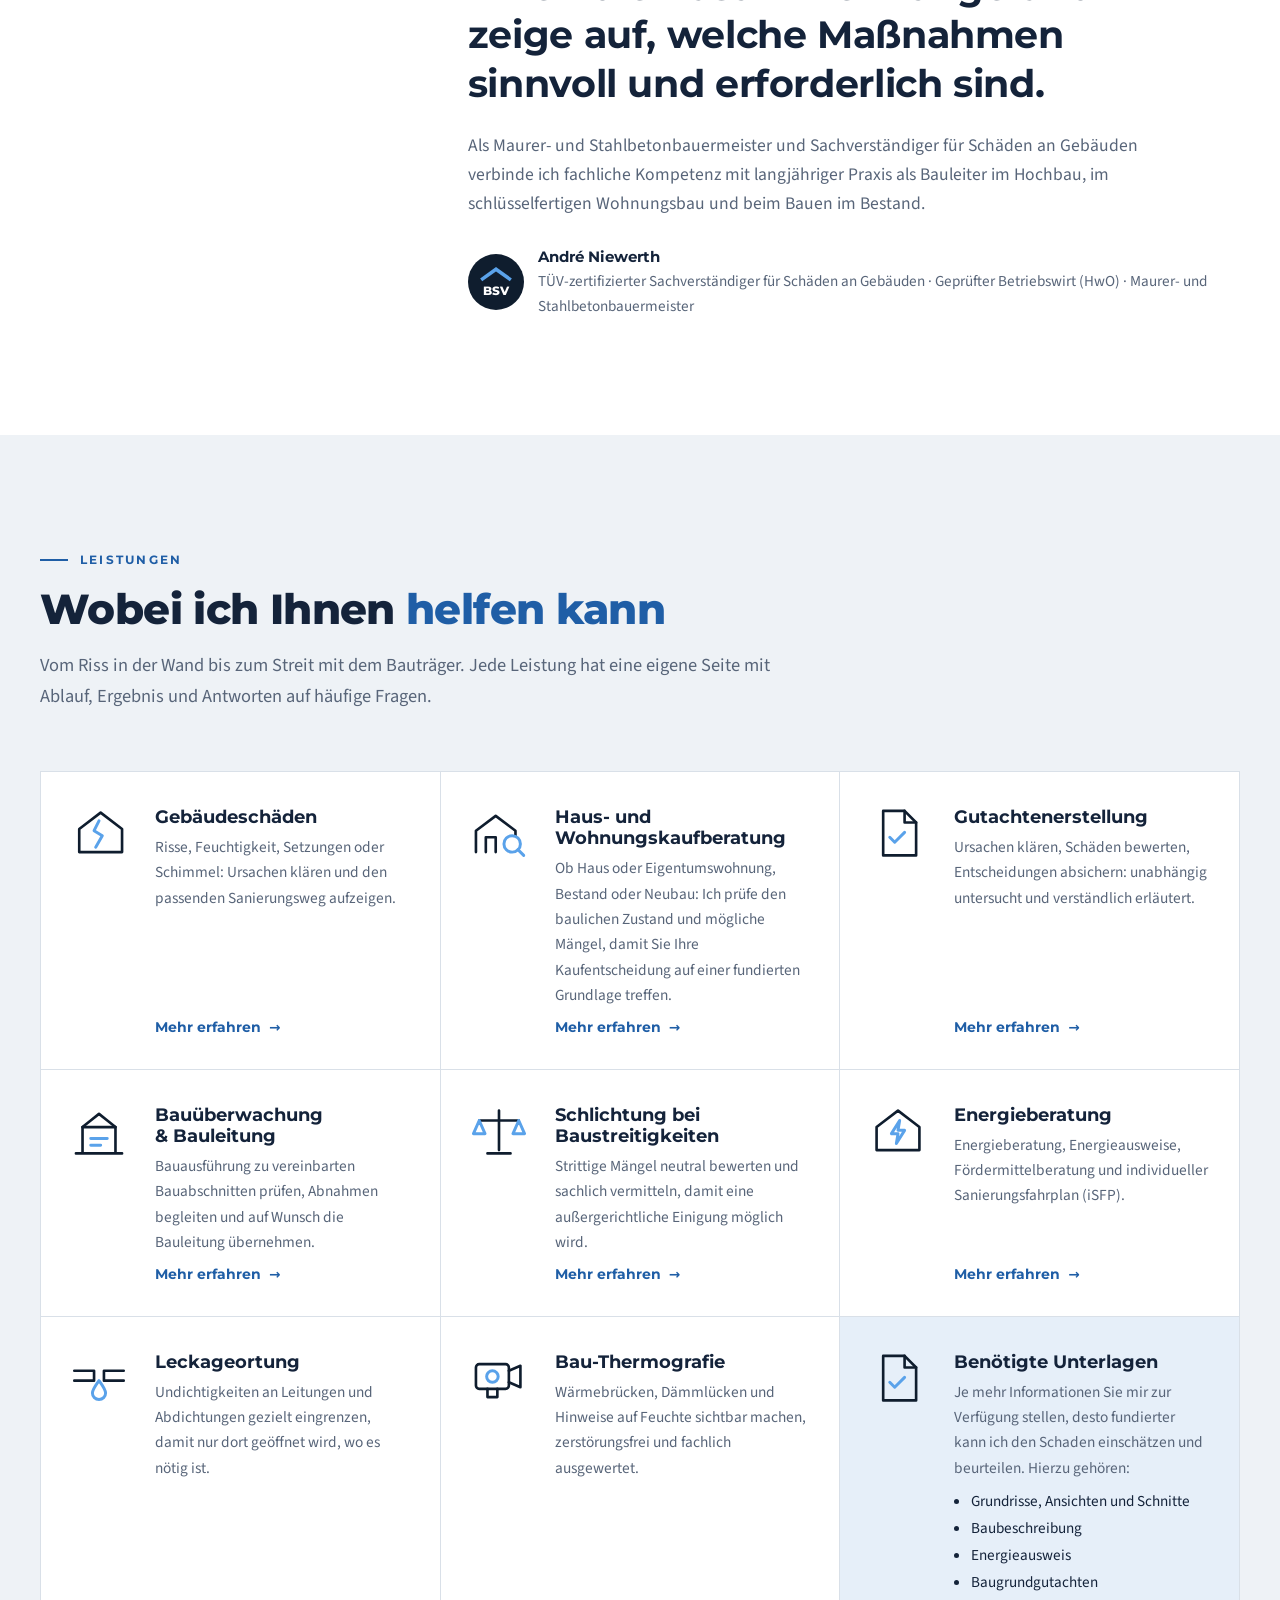
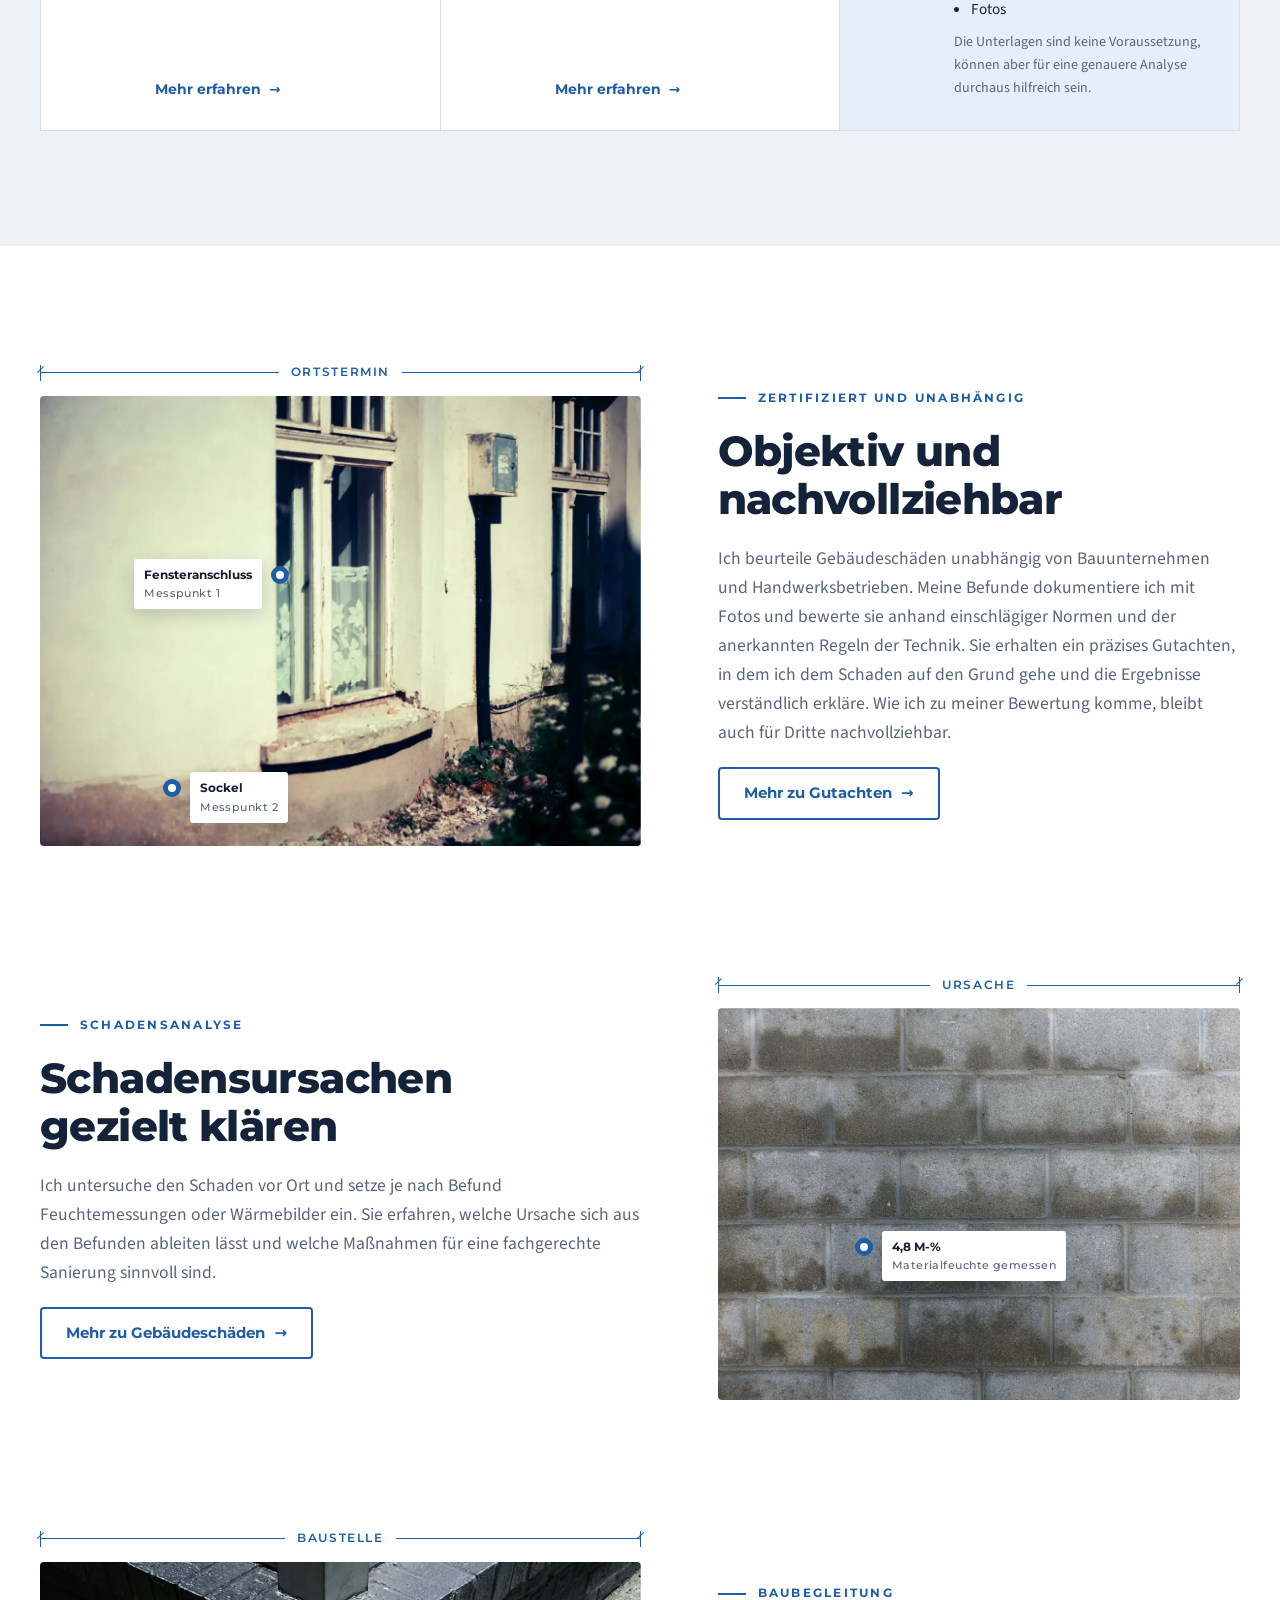
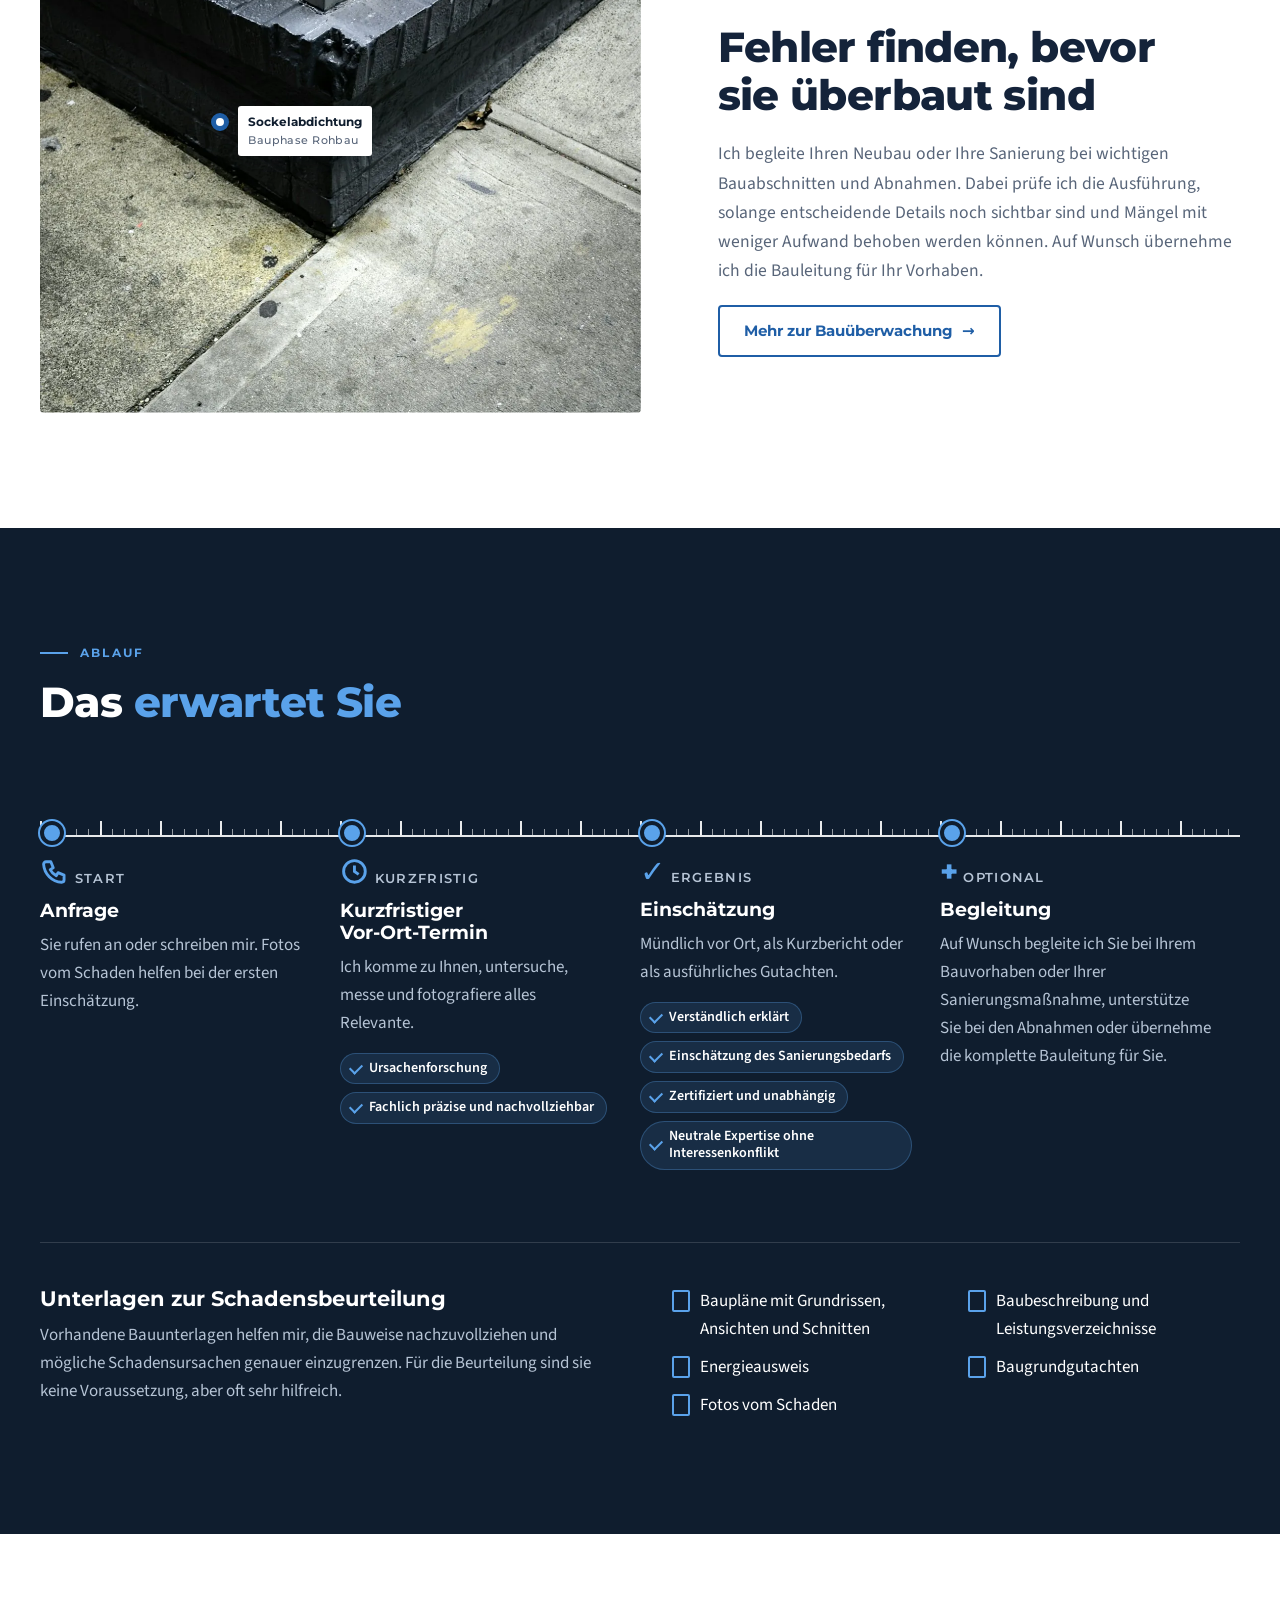
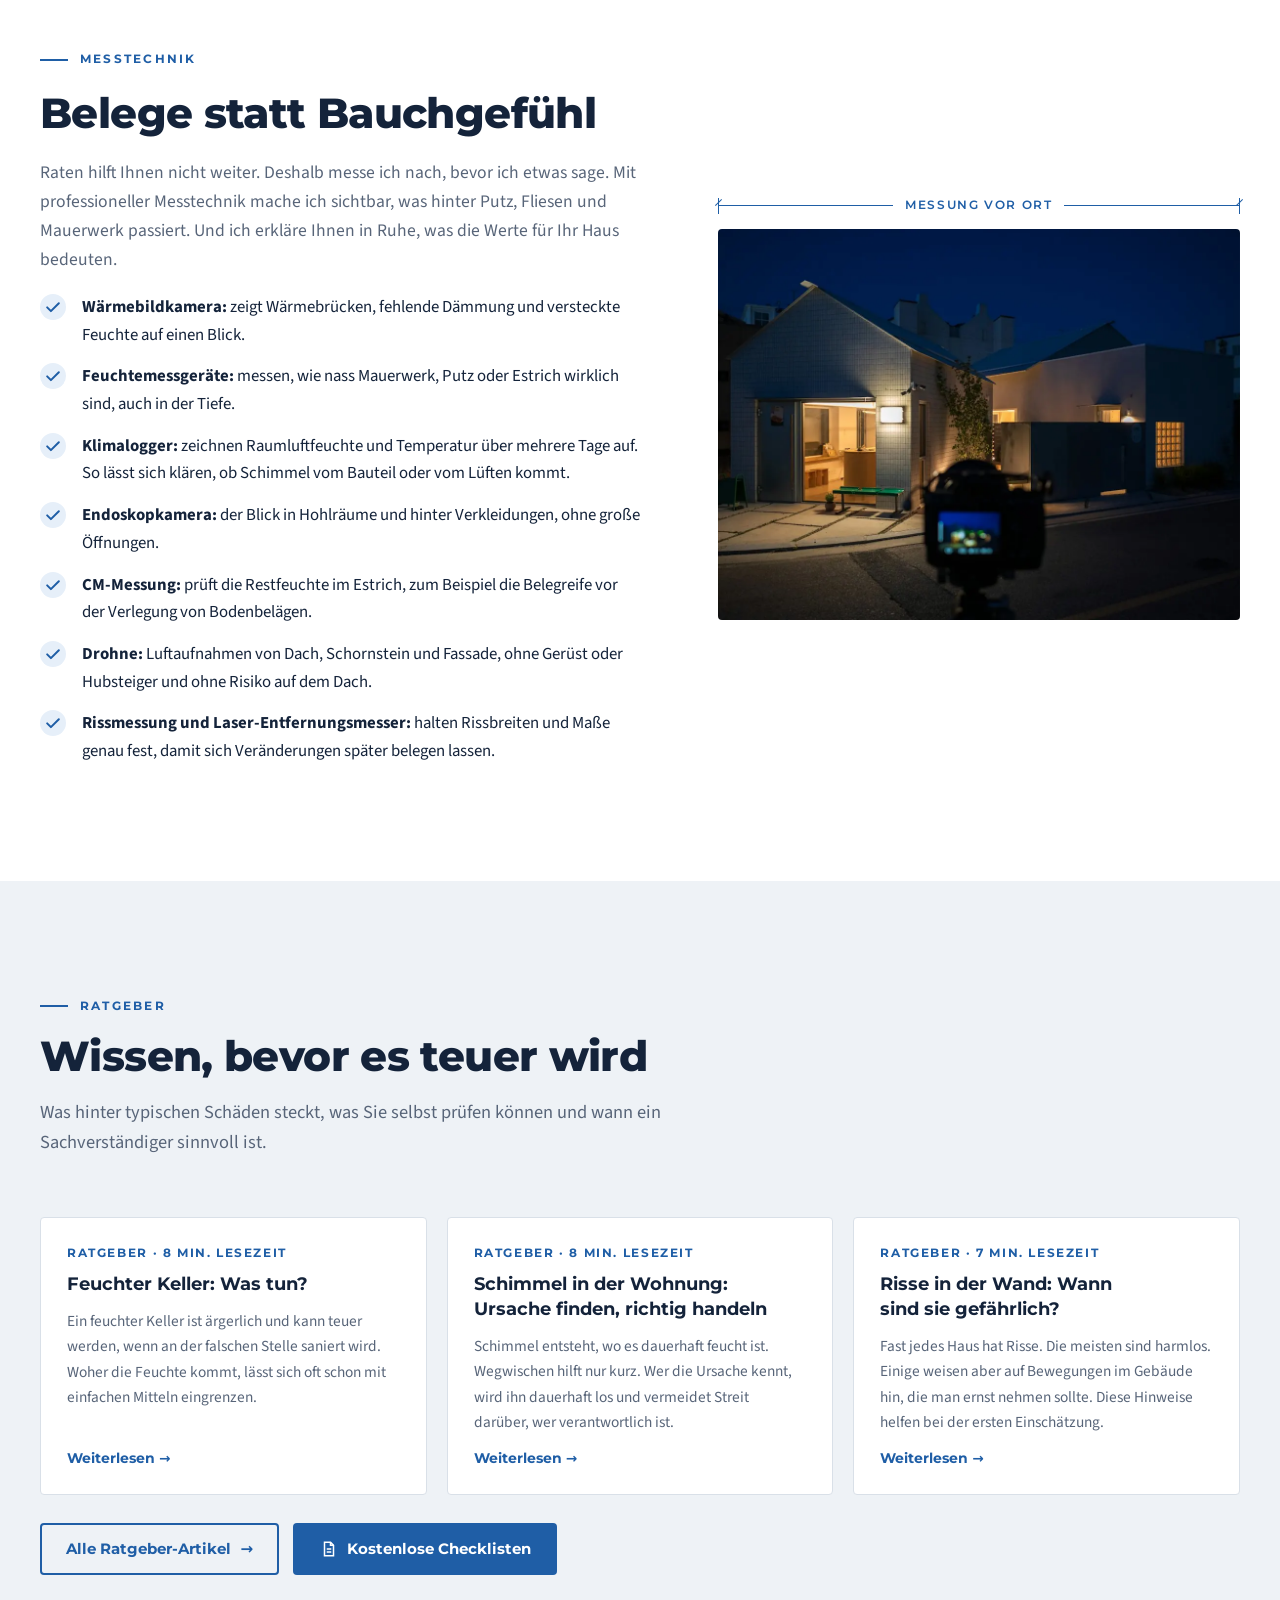
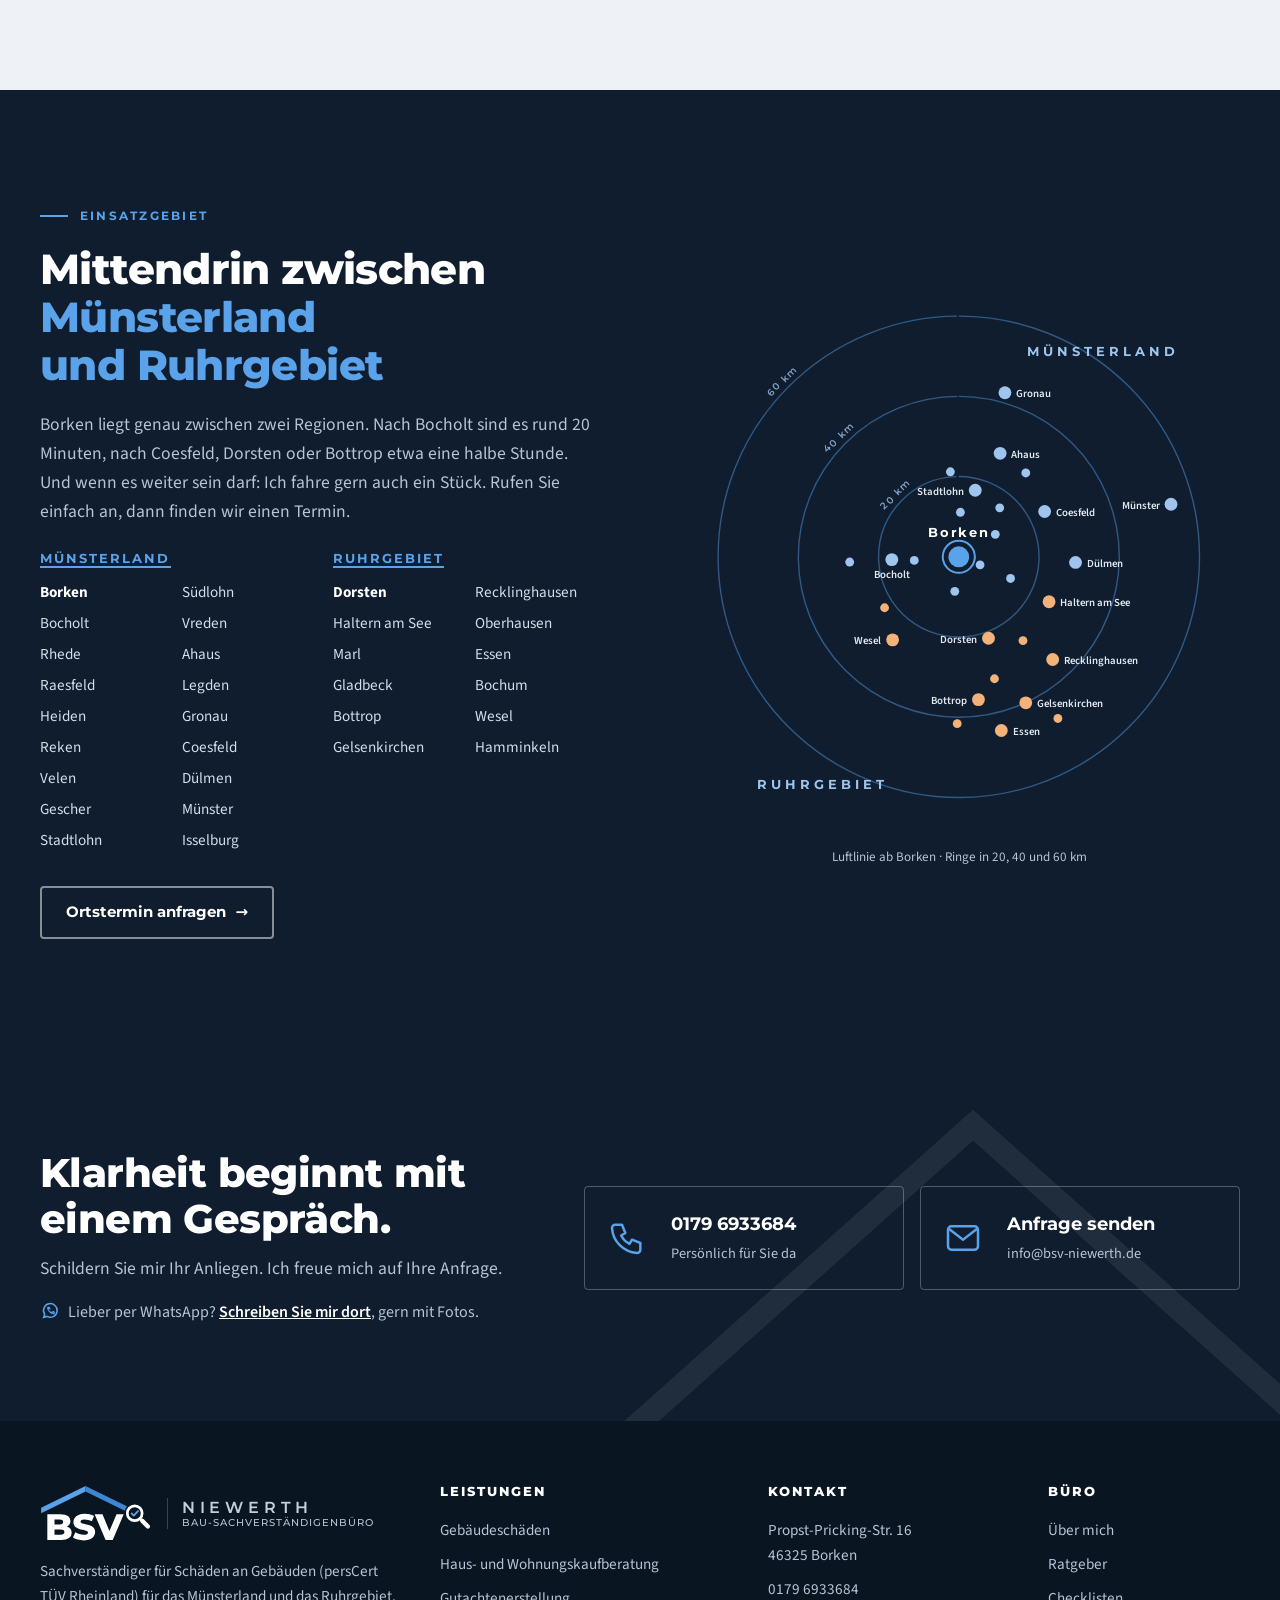
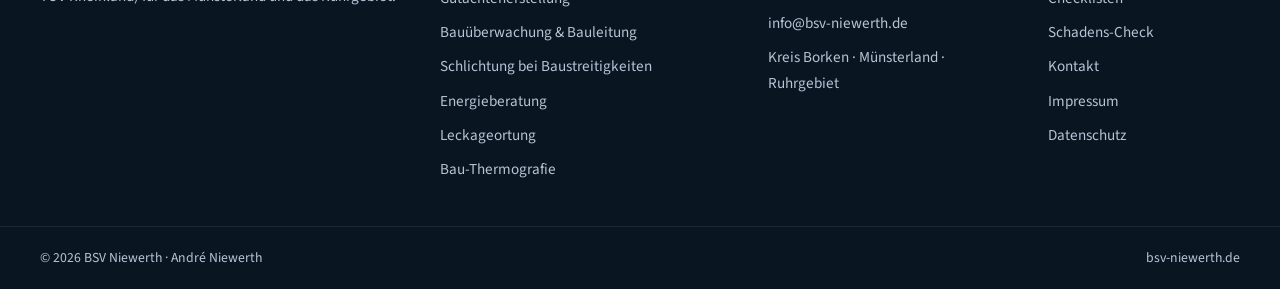
==== commit bf826022: "Website aktualisiert Co-Authored-By: Claude Opus 5.5 <noreply@anthropic.com>  Claude-Session: https:" ====
--- a/index.html
+++ b/index.html
@@ -278,8 +278,8 @@
 .dd-panel .all { grid-column: span 2; border-top: 1px solid var(--line); margin-top: 6px; padding-top: 14px; color: var(--blue); }
 .burger { display: none; background: transparent; border: 1px solid rgb(255 255 255 / .3); color: #fff; border-radius: var(--r); width: 48px; height: 48px; cursor: pointer; align-items: center; justify-content: center; }
 .burger svg { width: 22px; height: 22px; stroke: currentColor; stroke-width: 2; fill: none; }
-.nav > a, .nav .dd > a, .brand-name, .brand-sub, .nav .btn { white-space: nowrap; }
-.brand { flex: none; }
+.nav > a, .nav .dd > a, .site-header .brand-name, .site-header .brand-sub, .nav .btn { white-space: nowrap; }
+.site-header .brand { flex: none; }
 @media (max-width: 1360px) { .nav .header-phone { display: none; } }
 @media (max-width: 1240px) { .nav > a, .nav .dd > a { padding-inline: 10px; font-size: .88rem; } .nav > a:not(.btn)::after, .nav .dd > a::before { left: 10px; right: 10px; } .site-header .wrap { gap: 16px; } }
 @media (max-width: 1080px) { .nav { display: none; } .burger { display: inline-flex; } }
@@ -593,7 +593,7 @@
 .cbox small { color: var(--on-navy-muted); font-size: .9rem; }
 .contact-band .bigroof { position: absolute; right: -6%; bottom: -10%; width: 60%; opacity: .07; pointer-events: none; }
 .contact-band .bigroof path { fill: none; stroke: #fff; stroke-width: 18; }
-@media (max-width: 900px) { .contact-band .wrap { grid-template-columns: 1fr; } }
+@media (max-width: 1100px) { .contact-band .wrap { grid-template-columns: 1fr; } }
 @media (max-width: 560px) { .cboxes { grid-template-columns: 1fr; } }
 
 /* Unterseiten */
@@ -916,7 +916,8 @@
 @media (max-width: 560px) { .chk-opts { grid-template-columns: minmax(0, 1fr); } .chk-act .btn { flex: 1 1 100%; } }
 /* Lesbare Zeilenlänge auf breiten Bildschirmen */
 .page-hero-copy > p { max-width: 46rem; }
-.needs-foot { max-width: 62rem; }
+.needs-foot { max-width: 52rem; }
+.contact-band p { max-width: 44rem; }
 .hs { padding-block: 4px; }
 @media (max-width: 520px) { .hs { padding-block: 8px; } }
 /* Sehr große und Ultrawide-Bildschirme */
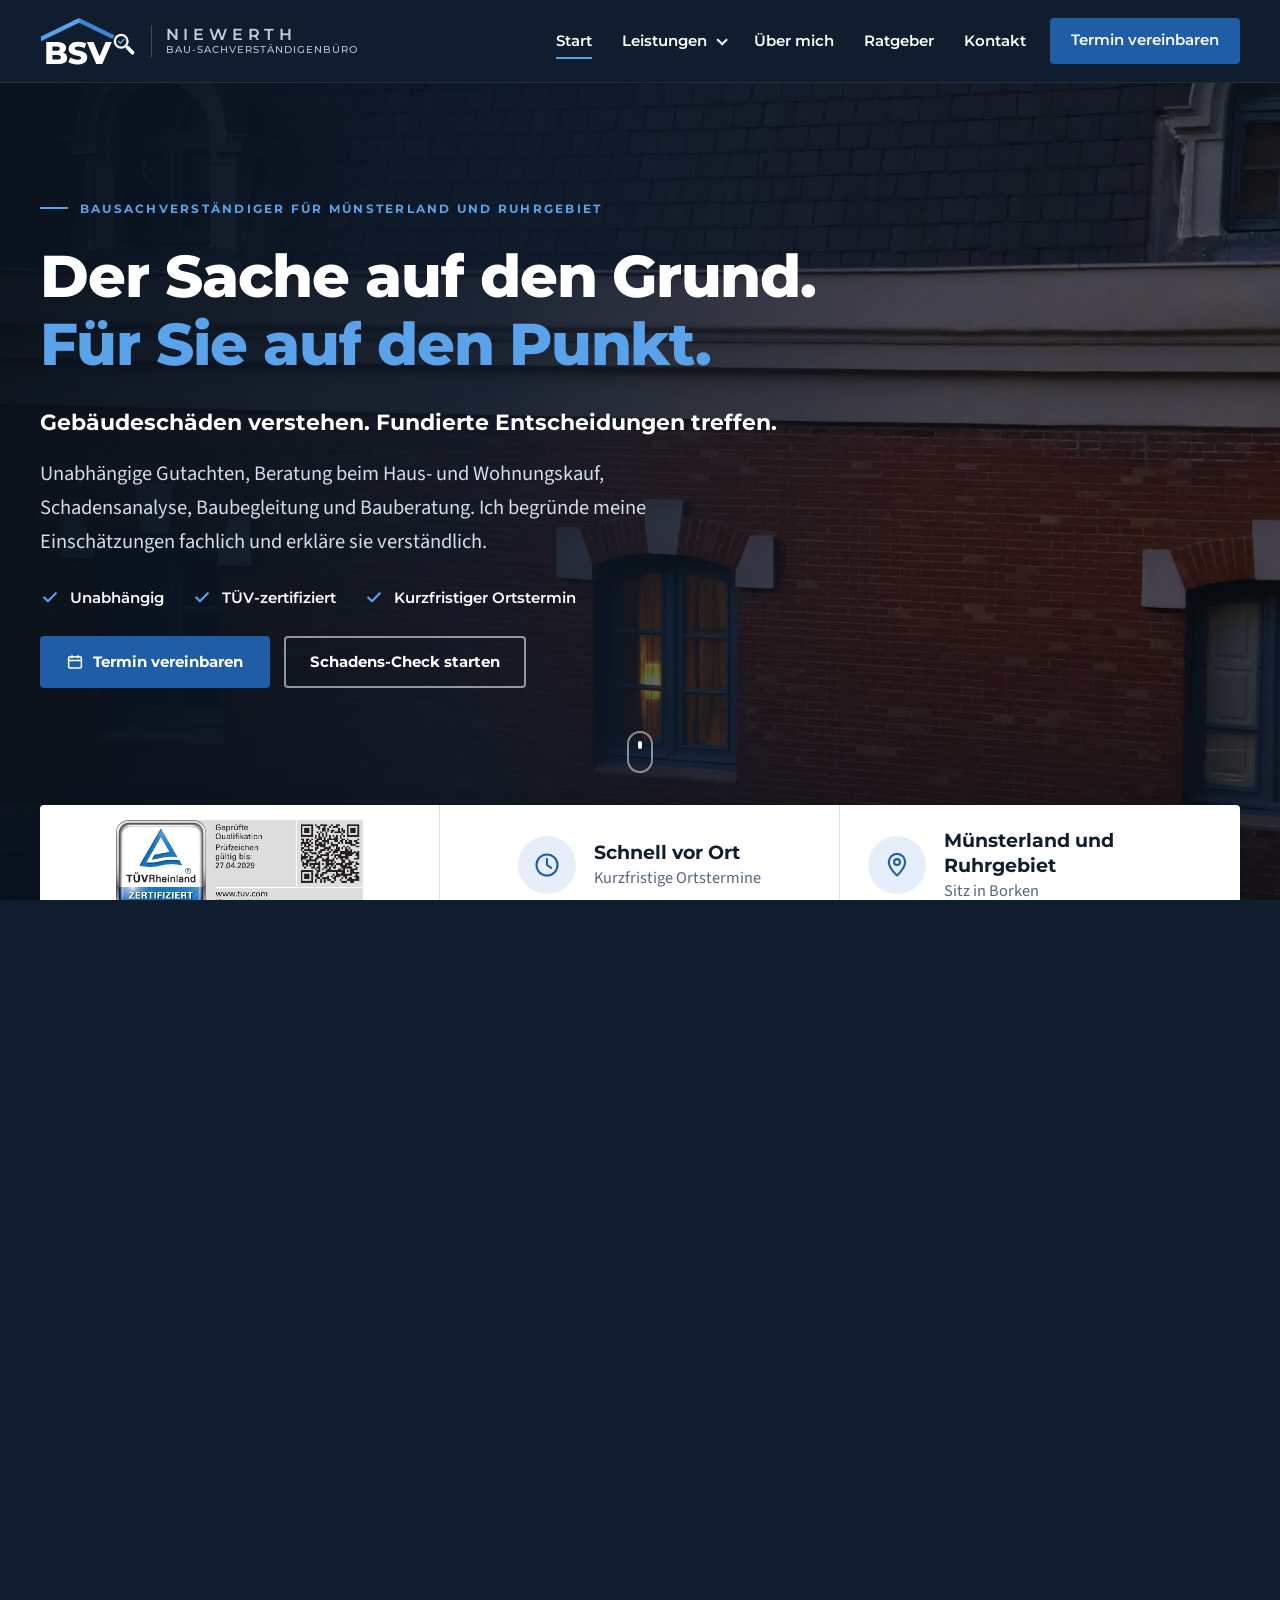
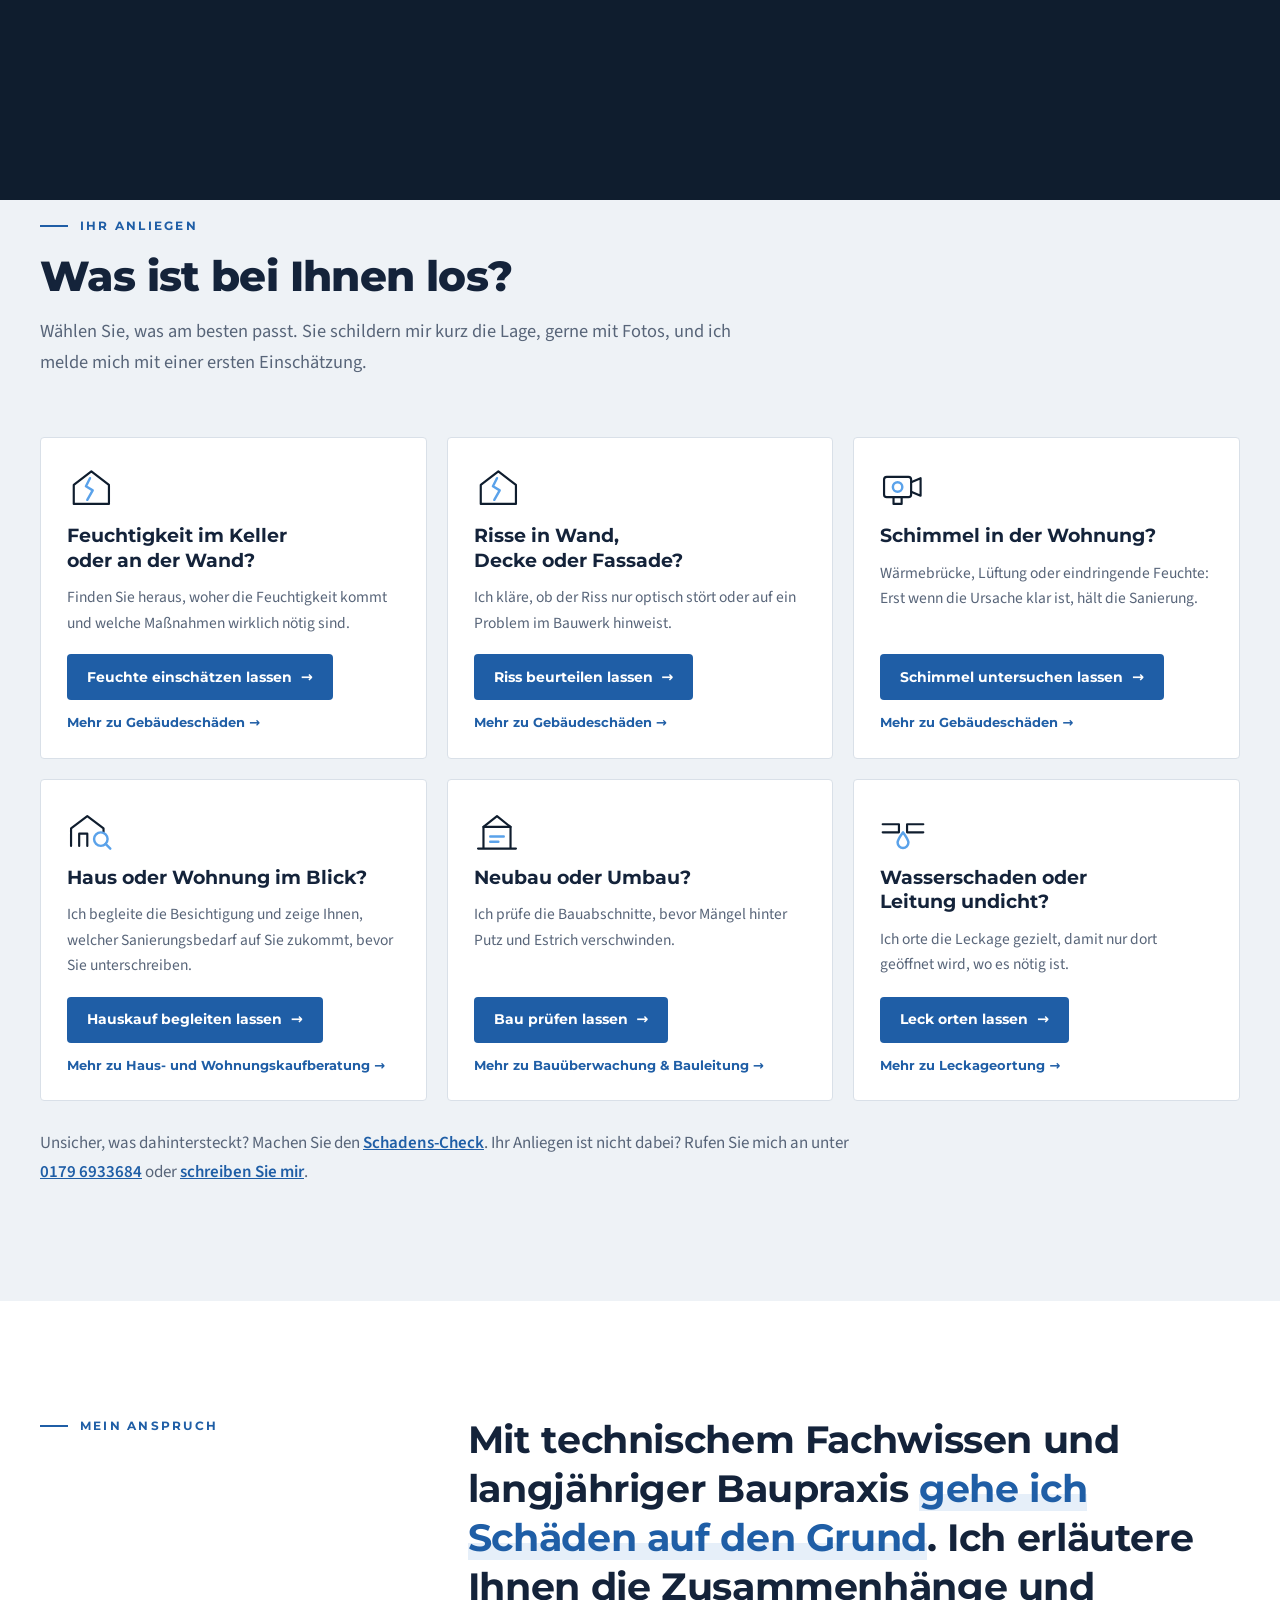
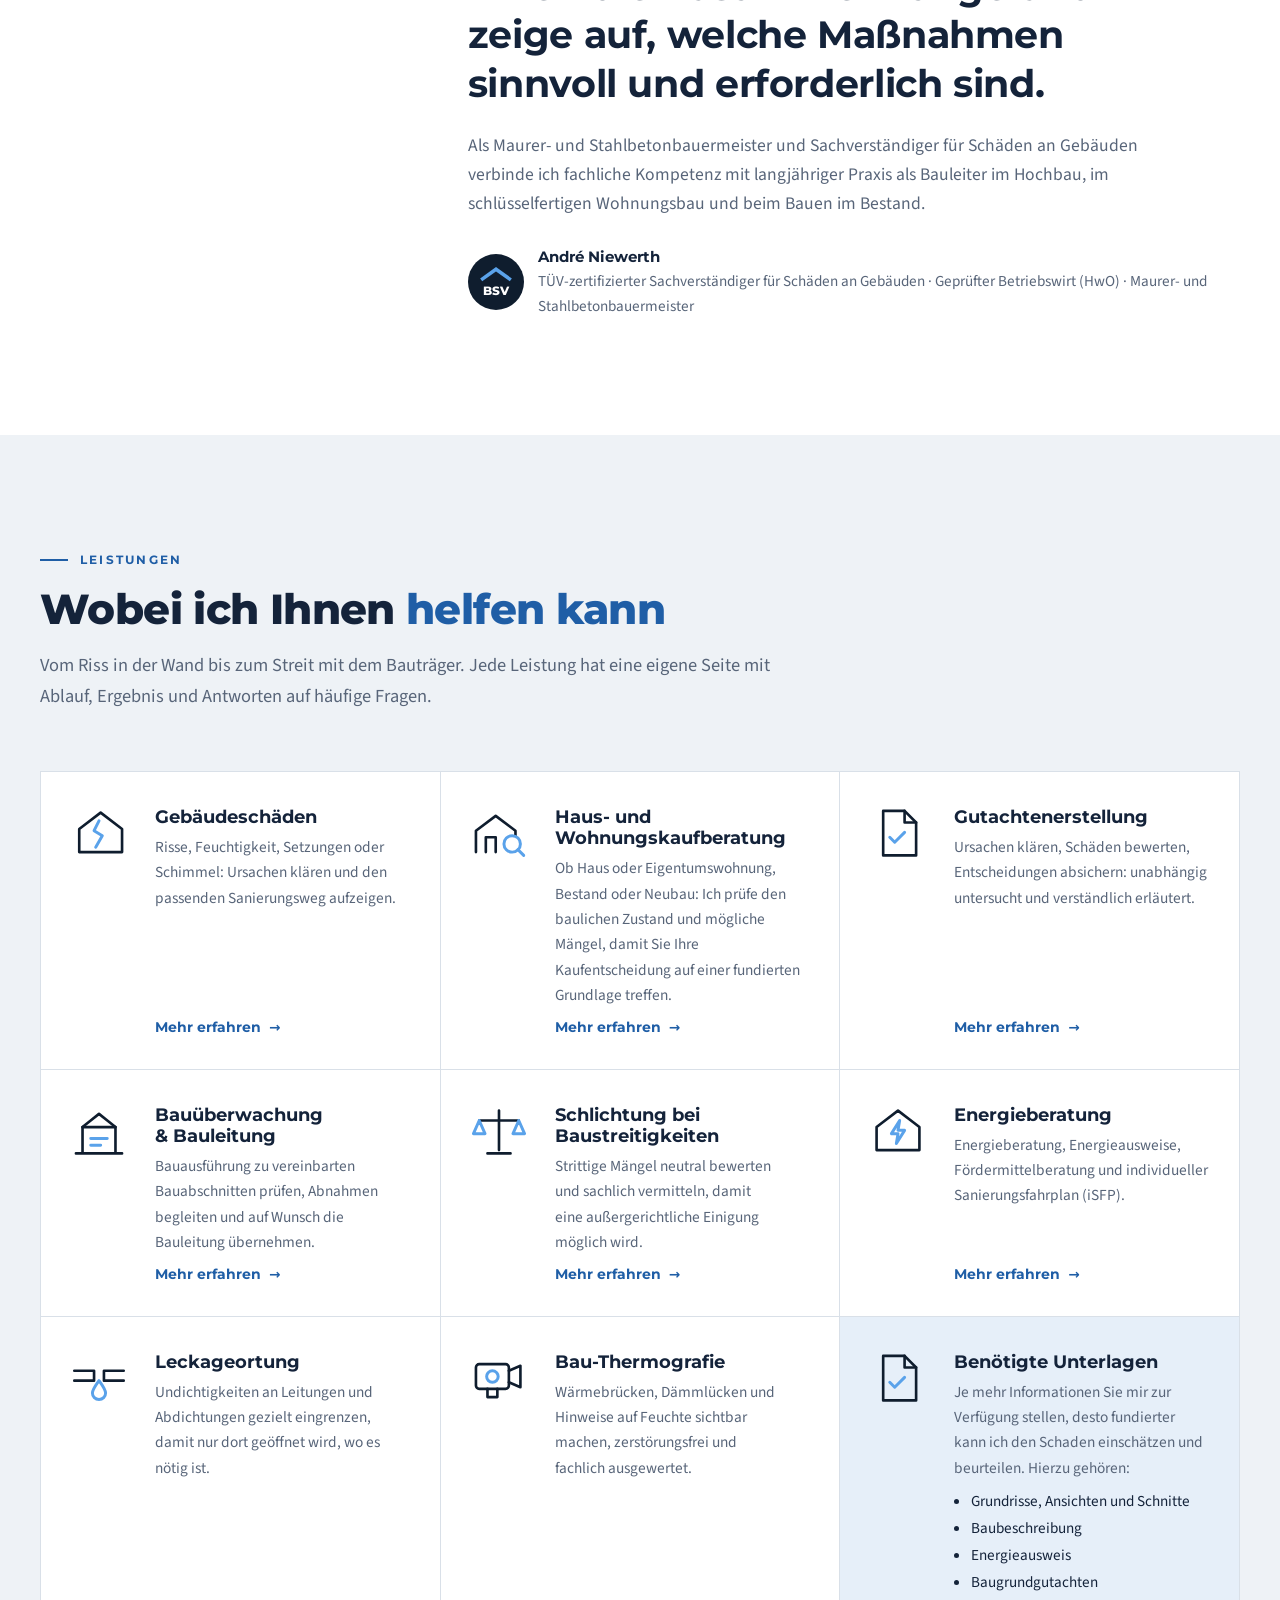
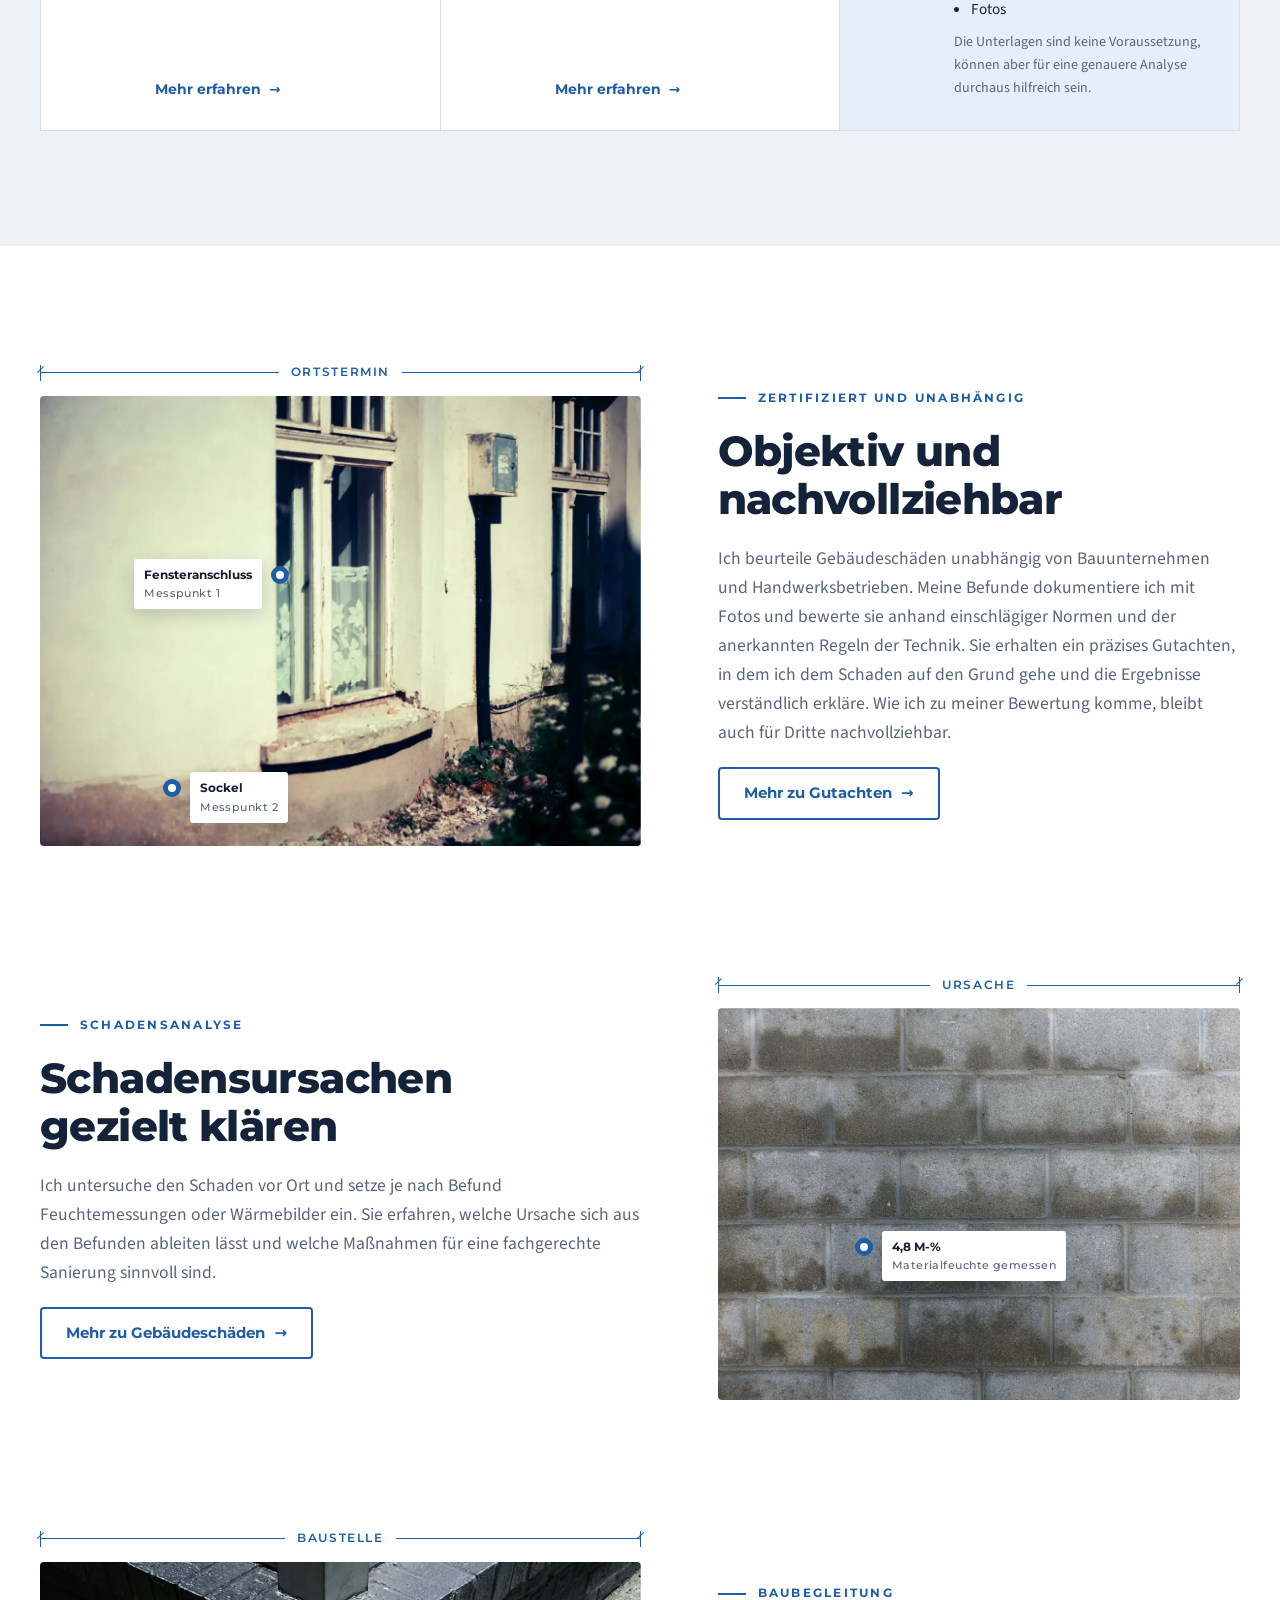
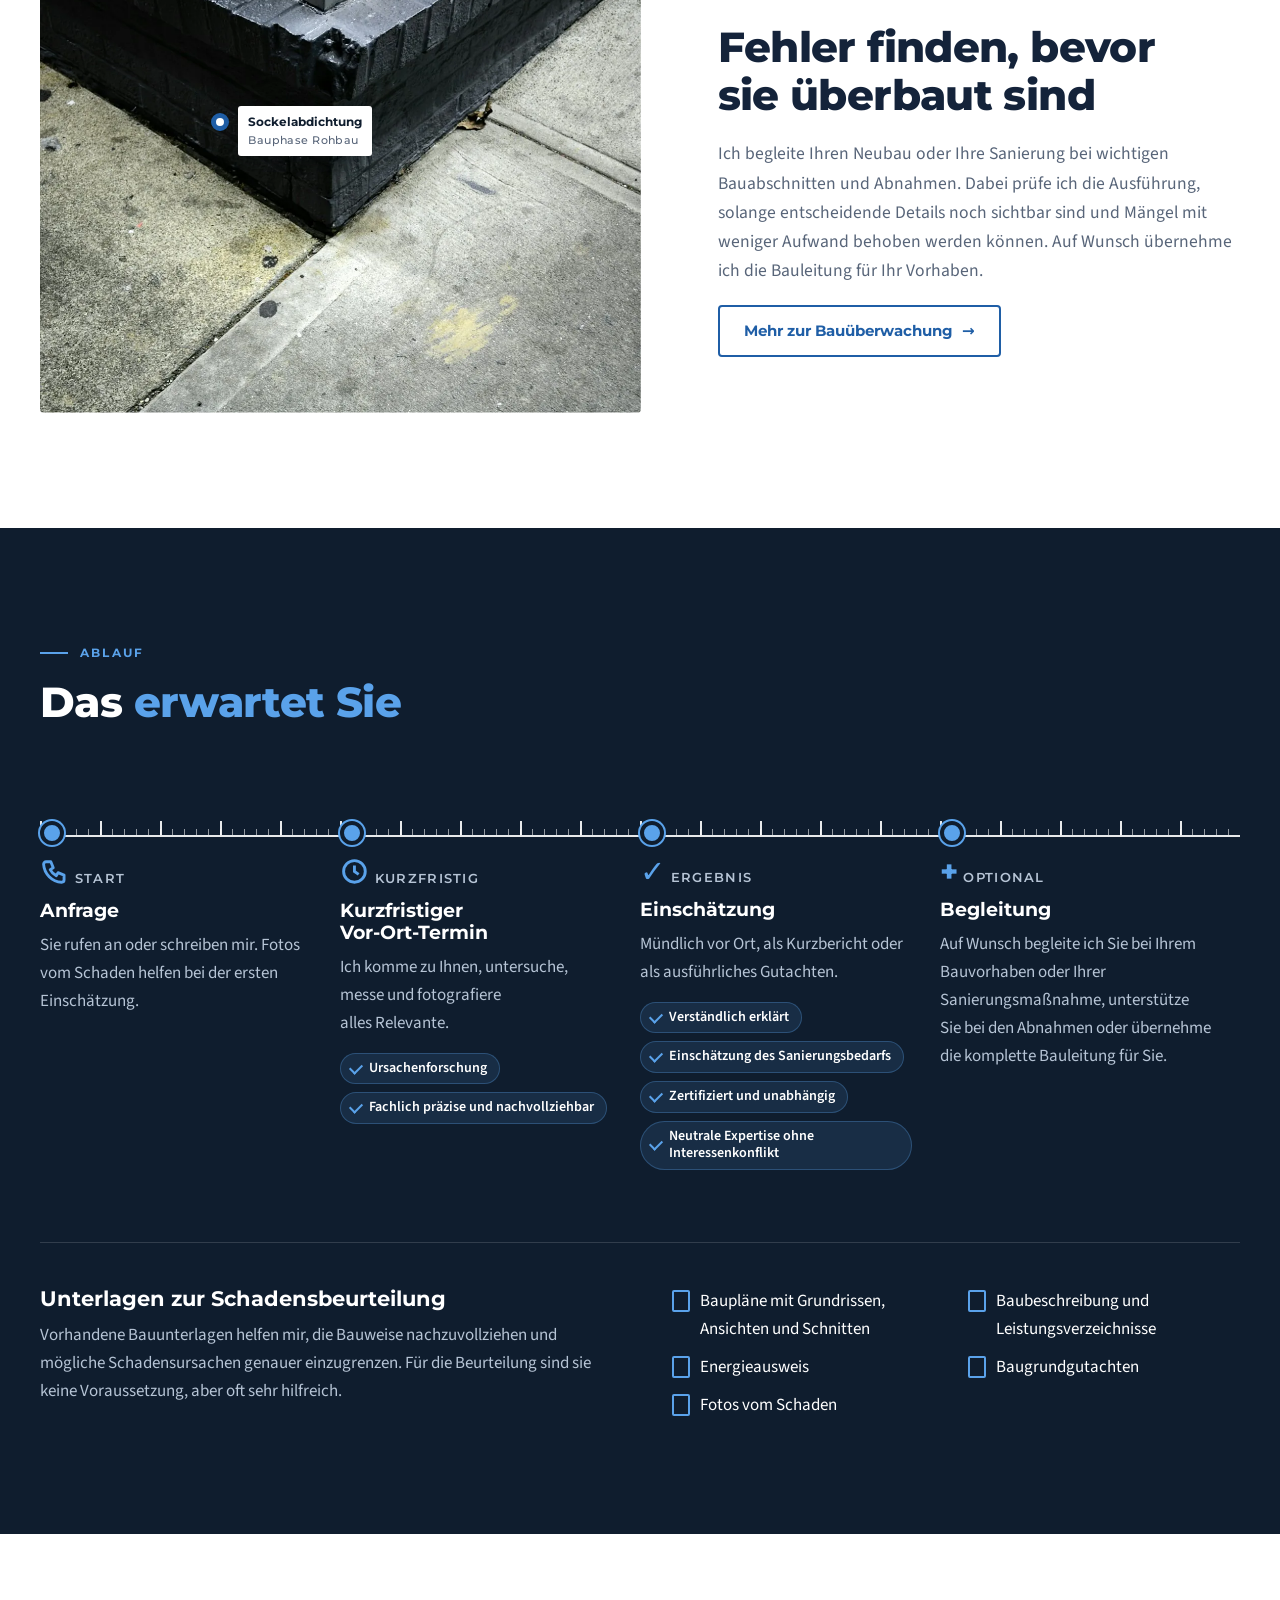
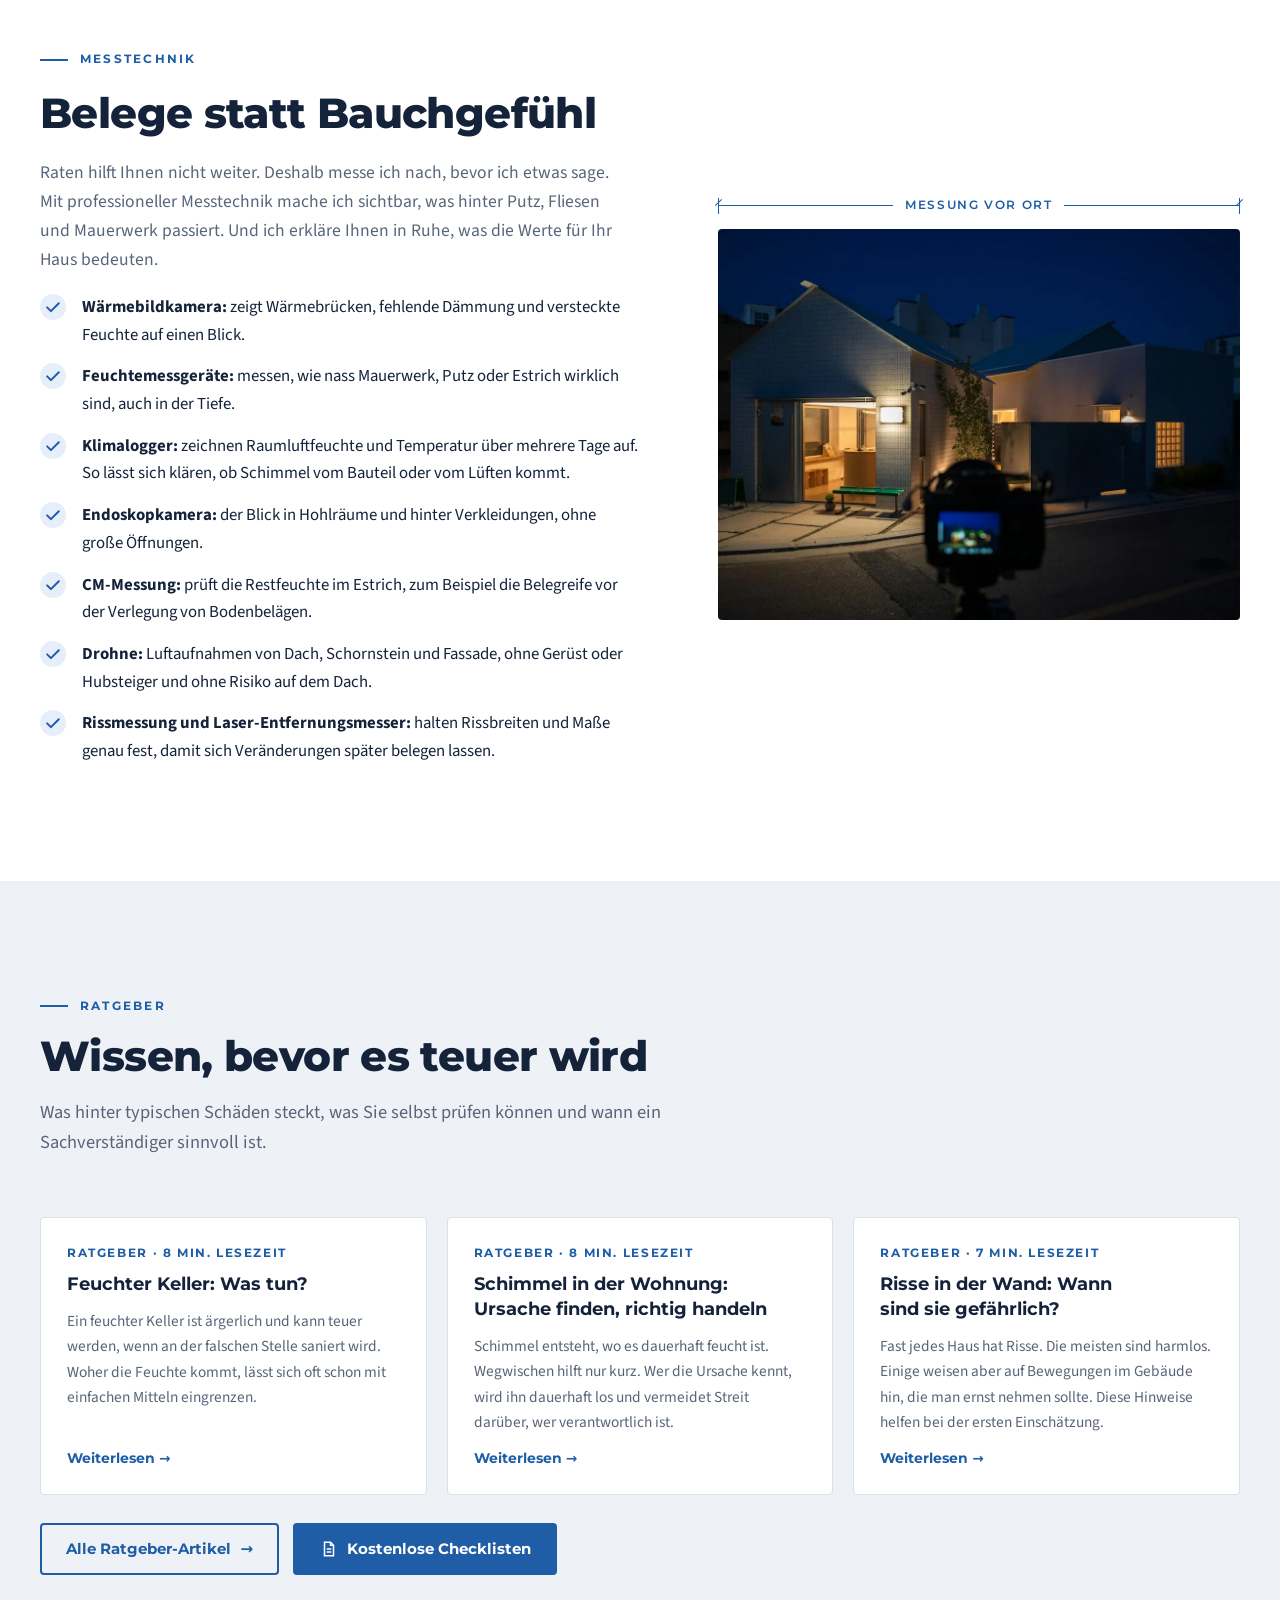
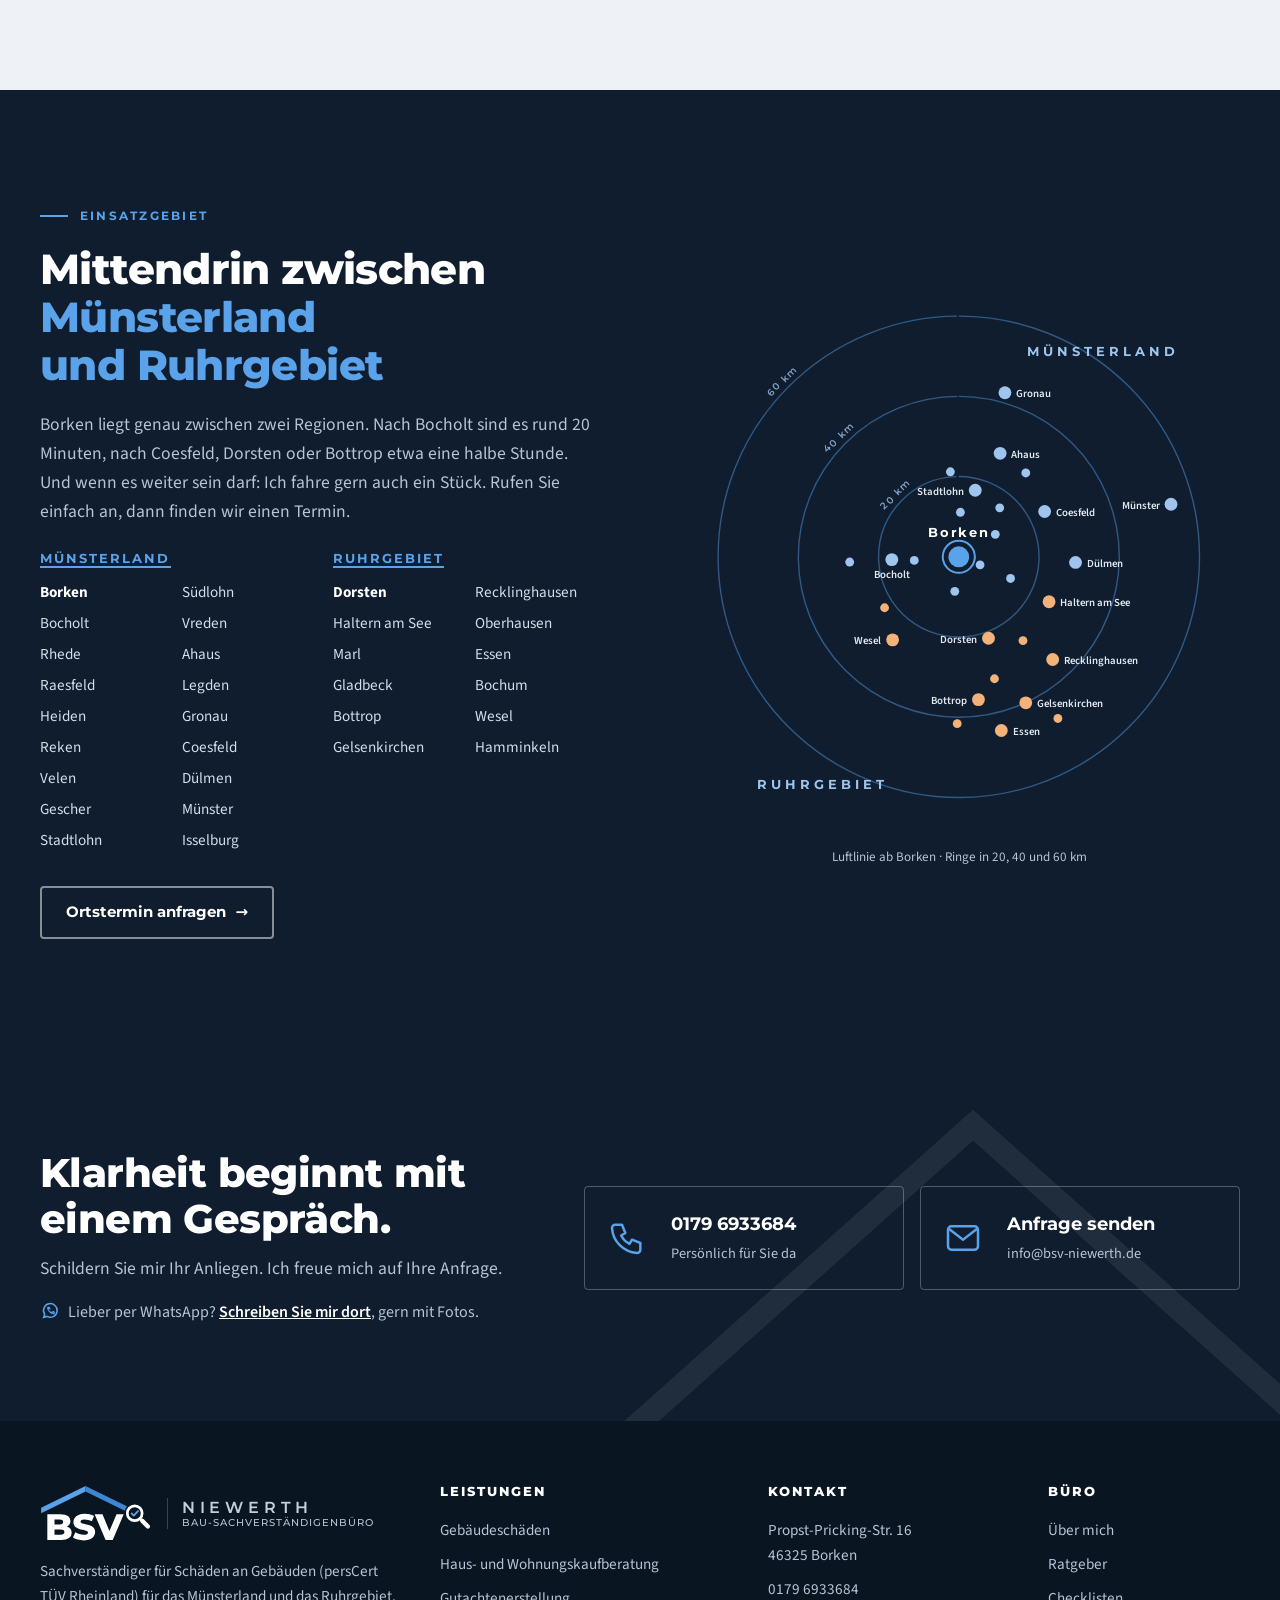
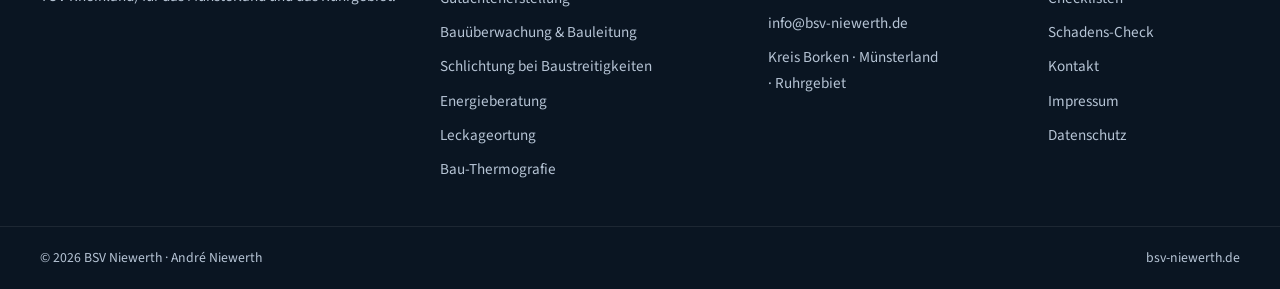
==== commit 92517558: "Website aktualisiert Co-Authored-By: Claude Opus 5.5 <noreply@anthropic.com>  Claude-Session: https:" ====
--- a/index.html
+++ b/index.html
@@ -203,7 +203,7 @@
 }
 * { box-sizing: border-box; }
 body { margin: 0; background: var(--bg); color: var(--ink); font-family: var(--font-body); font-size: 1.0625rem; line-height: 1.65; overflow-wrap: break-word; }
-@media (max-width: 600px) { p, li, dd, label, .note { hyphens: auto; } }
+p, li, dd, label, .note { hyphens: manual; text-wrap: pretty; }
 h1, h2, h3, h4 { font-family: var(--font-head); line-height: 1.15; margin: 0; text-wrap: balance; color: inherit; hyphens: manual; overflow-wrap: anywhere; }
 h1 { font-size: clamp(2.3rem, 5.6vw, 4.4rem); font-weight: 800; letter-spacing: -.02em; }
 h2 { font-size: clamp(1.75rem, 3.4vw, 2.6rem); font-weight: 800; letter-spacing: -.015em; }
@@ -913,6 +913,10 @@
 .chk-sum { color: var(--muted) !important; font-size: .92rem !important; margin-top: -8px; }
 .chk-act { display: flex; flex-wrap: wrap; gap: 12px; }
 .chk-note { color: var(--muted) !important; font-size: .9rem !important; }
+.chk-causes { margin: 0; padding-left: 1.4em; display: grid; gap: 6px; color: #2f3d50; }
+.chk-causes li.top { font-weight: 600; color: var(--ink); }
+.chk-causes em { font-style: normal; font-family: var(--font-head); font-size: .72rem; font-weight: 700; letter-spacing: .06em; text-transform: uppercase; color: var(--blue); background: var(--blue-pale); padding: 2px 8px; border-radius: 999px; margin-left: 6px; white-space: nowrap; }
+.dcheck > p b { color: var(--ink); }
 @media (max-width: 560px) { .chk-opts { grid-template-columns: minmax(0, 1fr); } .chk-act .btn { flex: 1 1 100%; } }
 /* Lesbare Zeilenlänge auf breiten Bildschirmen */
 .page-hero-copy > p { max-width: 46rem; }
@@ -2197,63 +2201,269 @@
   }).join("");
 }
 
-/* ---------- Schadens-Check: drei Fragen, erste Einordnung ---------- */
-const CHECK_Q = [
-  ["Wo zeigt sich der Schaden?", [["keller", "Im Keller"], ["innen", "Wand oder Decke innen"], ["aussen", "Fassade oder Außenwand"], ["fenster", "Am Fenster"], ["dach", "Dach oder Dachboden"], ["bad", "Bad, Küche oder Leitungen"], ["boden", "Am Boden"]]],
-  ["Was sehen oder bemerken Sie?", [["feucht", "Feuchte Stelle oder Wasserfleck"], ["wasser", "Wasser tropft oder läuft"], ["schimmel", "Schimmel"], ["riss", "Riss"], ["salz", "Weiße Beläge oder bröckelnder Putz"], ["geruch", "Muffiger Geruch"], ["kalt", "Kalte Stellen oder Zugluft"]]],
-  ["Wie entwickelt es sich?", [["neu", "Gerade erst entdeckt"], ["schlimmer", "Seit Wochen, es wird schlimmer"], ["gleich", "Schon länger, unverändert"], ["wieder", "Kommt immer wieder, z. B. nach Regen oder im Winter"]]]
+/* ---------- Schadens-Check: Entscheidungsbaum (Bereich → Symptom → Unterscheidungsfrage) ----------
+   Je Symptom: t = Titel, x = fachliche Einordnung, c = mögliche Ursachen, tun = selbst prüfen, to/art = Leistung/Ratgeber,
+   q = Unterscheidungsfrage, o = Antworten [Wert, Text, Einordnung der Antwort, Dringlichkeit (hoch|mittel|niedrig), wahrscheinlichste Ursache, optional andere Leistung] */
+const CHECK = [
+  { v: "keller", l: "Im Keller", s: [
+    { v: "feucht", l: "Feuchte Flecken an der Wand", t: "Feuchte Kellerwand", art: "ratgeber-feuchter-keller", to: "gebaeudeschaeden",
+      x: "Feuchte im Keller hat fast immer eine von vier Ursachen. Welche es ist, entscheidet über die richtige Maßnahme, denn eine teure Abdichtung hilft nicht, wenn das Problem Kondensat ist.",
+      c: ["Kondensat: warme Sommerluft schlägt sich an kühlen Wänden nieder", "Fehlende oder gealterte Abdichtung der Außenwand", "Aufsteigende Feuchte ohne funktionierende Horizontalsperre", "Undichte Wasser- oder Abwasserleitung"],
+      tun: ["Folientest: Alufolie zwei bis drei Tage dicht auf die Wand kleben. Ist die Raumseite nass, ist es Kondensat", "Luftfeuchte mit einem Hygrometer messen, im Sommer nur in kühlen Stunden lüften", "Dachrinnen, Fallrohre und Gefälle am Haus prüfen"],
+      q: "Wann ist es am schlimmsten?", o: [
+      ["sommer", "Im Sommer, bei warmem Wetter", "Das spricht stark für Kondensat. Die Wand ist dann meist dicht, das Wasser kommt aus der Luft. Oft reicht es, anders zu lüften oder zu entfeuchten.", "niedrig", 0],
+      ["regen", "Nach Regen oder Schneeschmelze", "Das deutet auf Wasser von außen hin: eine undichte Abdichtung, eine falsch geführte Dachentwässerung oder ein Gefälle zum Haus hin.", "mittel", 1],
+      ["immer", "Das ganze Jahr, vor allem unten an der Wand", "Gleichbleibende Feuchte im unteren Wandbereich ist typisch für aufsteigende oder dauerhaft seitlich eindringende Feuchte.", "mittel", 2],
+      ["ploetzlich", "Plötzlich neu, ohne erkennbaren Grund", "Tritt Feuchte plötzlich auf, sollte zuerst eine Leitung als Ursache ausgeschlossen werden. Beobachten Sie den Wasserzähler, während alle Hähne geschlossen sind.", "hoch", 3, "leckageortung"]] },
+    { v: "salz", l: "Weiße Beläge oder bröckelnder Putz", t: "Salzausblühungen im Keller", art: "ratgeber-feuchter-keller", to: "gebaeudeschaeden",
+      x: "Weiße, kristalline Beläge sind Salze, die mit Feuchte aus dem Mauerwerk an die Oberfläche wandern. Sie zerstören mit der Zeit Putz und Fugen und ziehen zusätzlich Feuchte aus der Luft an.",
+      c: ["Aufsteigende Feuchte aus dem Fundament", "Seitlich eindringende Feuchte durch die erdberührte Wand", "Örtliche Wasserquelle wie Fallrohr, Lichtschacht oder Riss"],
+      tun: ["Beläge trocken abkehren, nicht nass abwaschen, das bringt neue Feuchte in die Wand", "Betroffene Stellen fotografieren und mit Datum markieren", "Von außen prüfen: Fallrohre, Lichtschächte, Gelände am Haus"],
+      q: "Wo genau zeigen sich die Beläge?", o: [
+      ["unten", "Unten an der Wand, bis etwa einen Meter hoch", "Ein Band aus Salzen und Feuchte im unteren Wandbereich ist das typische Bild aufsteigender Feuchte. Die Ursache liegt meist an einer fehlenden oder unwirksamen Horizontalsperre.", "mittel", 0],
+      ["gross", "Großflächig an den Außenwänden", "Großflächige Ausblühungen an erdberührten Wänden sprechen für Feuchte, die seitlich durch die Wand dringt.", "mittel", 1],
+      ["stelle", "Nur an einzelnen Stellen", "Begrenzte Stellen haben meist eine örtliche Ursache, zum Beispiel ein Fallrohr, einen Lichtschacht, eine Rohrdurchführung oder einen Riss.", "niedrig", 2]] },
+    { v: "geruch", l: "Muffiger Geruch", t: "Muffiger Keller", art: "ratgeber-feuchter-keller", to: "gebaeudeschaeden",
+      x: "Muffiger Geruch entsteht fast immer durch Feuchte und mikrobielles Wachstum, oft an Stellen, die man nicht sieht, etwa hinter Regalen, Verkleidungen oder in Kartons.",
+      c: ["Zu hohe Luftfeuchte durch Kondensat oder fehlende Lüftung", "Verdeckter Schimmel hinter Möbeln oder Verkleidungen", "Feuchtes Mauerwerk"],
+      tun: ["Luftfeuchte über einige Tage messen, dauerhaft über 70 Prozent ist zu viel", "Regale und Kartons von den Außenwänden abrücken und dahinter nachsehen", "Gelagerte Textilien und Pappe auf Schimmel prüfen"],
+      q: "Was sehen Sie zusätzlich?", o: [
+      ["schimmel", "Sichtbaren Schimmel an Wänden oder Gegenständen", "Mit sichtbarem Schimmel ist klar, dass die Feuchte dauerhaft zu hoch ist. Gerade wenn der Keller mit Wohnräumen verbunden ist, sollte die Ursache zeitnah geklärt werden.", "hoch", 0],
+      ["flecken", "Feuchte Flecken, aber keinen Schimmel", "Die Feuchte im Mauerwerk ist hier wahrscheinlich die Quelle des Geruchs. Es lohnt sich, die Ursache der Flecken zu klären.", "mittel", 2],
+      ["nichts", "Nichts Sichtbares", "Ohne sichtbare Spuren ist meist die Luftfeuchte zu hoch. Eine Messung über einige Tage zeigt, ob Lüften oder Entfeuchten reicht.", "niedrig", 0]] },
+    { v: "wasser", l: "Wasser steht auf dem Boden", t: "Wasser im Keller", to: "gebaeudeschaeden", cl: "BSV-Niewerth-Checkliste-Wasserschaden.pdf",
+      x: "Stehendes Wasser ist ein akuter Schaden. Zuerst geht es um Sicherheit und darum, weiteren Schaden zu begrenzen, dann um die Ursache.",
+      c: ["Rückstau aus dem Kanal bei Starkregen", "Oberflächenwasser über Lichtschächte oder die Kellertür", "Drückendes Grundwasser", "Leck an Leitung, Waschmaschine oder Heizung"],
+      tun: ["Bei Wasser in der Nähe von Strom die Sicherung ausschalten", "Fotos machen und die Versicherung informieren", "Rückstausicherung und Lichtschächte prüfen"],
+      q: "Wann tritt das Wasser auf?", o: [
+      ["starkregen", "Nach Starkregen", "Nach Starkregen sind ein Rückstau aus dem Kanal oder Wasser über Lichtschächte und Kellertreppen die häufigsten Ursachen. Eine funktionierende Rückstausicherung ist hier entscheidend.", "hoch", 0],
+      ["dauernd", "Dauerhaft oder es steigt langsam", "Kommt Wasser dauerhaft nach, drückt es entweder von außen durch die Bodenplatte oder Wand, oder eine Leitung ist undicht.", "hoch", 2],
+      ["geraet", "Einmalig, zum Beispiel an Waschmaschine oder Heizung", "Ein einmaliger Wasseraustritt an einem Gerät hat meist eine örtliche Ursache am Gerät oder Anschluss. Prüfen Sie danach, ob Wand und Boden wieder trocknen.", "mittel", 3, "leckageortung"]] }
+  ] },
+  { v: "innen", l: "Wand oder Decke innen", s: [
+    { v: "schimmel", l: "Schimmel", t: "Schimmel an Wand oder Decke", art: "ratgeber-schimmel-wohnung", to: "gebaeudeschaeden", cl: "BSV-Niewerth-Lueftungsprotokoll-Schimmel.pdf",
+      x: "Schimmel wächst dort, wo eine Oberfläche über längere Zeit feucht ist. Das passiert an kühlen Stellen, an denen sich Raumfeuchte niederschlägt, oder dort, wo Wasser eindringt.",
+      c: ["Wärmebrücke: eine kühle Stelle in der Außenwand oder Decke", "Zu hohe Raumfeuchte bei zu wenig Lüften oder Heizen", "Eindringende Feuchte von außen oder aus einer Leitung"],
+      tun: ["Befall mit Datum fotografieren, bevor Sie ihn entfernen", "Zwei bis vier Wochen Temperatur und Luftfeuchte protokollieren", "Möbel einige Zentimeter von Außenwänden abrücken"],
+      q: "Wo genau sitzt der Schimmel?", o: [
+      ["ecke", "In Außenecken oder hinter Möbeln an Außenwänden", "Das ist das klassische Bild: In Außenecken und hinter Möbeln bleibt die Wand kühl, dort schlägt sich die Raumfeuchte nieder. Meist wirken eine Wärmebrücke und das Raumklima zusammen.", "mittel", 0],
+      ["decke", "An der Decke, unter dem Dach oder unter einem Balkon", "Schimmel an der Decke deutet auf eine kühle Betondecke oder einen ungedämmten Anschluss hin. Auch Feuchte von oben sollte ausgeschlossen werden.", "mittel", 0],
+      ["wand", "Großflächig an einer ganzen Wand", "Großflächiger Befall an einer Wand passt eher zu Feuchte, die von außen eindringt, zum Beispiel durch Schlagregen oder einen Riss in der Fassade.", "hoch", 2],
+      ["kind", "Im Schlaf- oder Kinderzimmer", "Schlafräume sind oft kühl, und nachts entsteht viel Feuchte. Gerade dort sollte die Ursache schnell geklärt werden, weil man viel Zeit darin verbringt.", "hoch", 0]] },
+    { v: "fleck", l: "Wasserfleck an der Decke", t: "Wasserfleck an der Decke", to: "leckageortung", cl: "BSV-Niewerth-Checkliste-Wasserschaden.pdf",
+      x: "Ein Wasserfleck zeigt, wo Wasser sichtbar wird, aber nicht unbedingt, wo es herkommt. Wasser wandert entlang von Leitungen und Bauteilen oft mehrere Meter.",
+      c: ["Undichte Leitung, Abfluss oder Abdichtung im Raum darüber", "Undichtes Dach oder undichter Dachanschluss", "Kondensat an kalten Bauteilen"],
+      tun: ["Rand des Flecks mit Bleistift und Datum markieren, um Wachstum zu erkennen", "Wasserzähler beobachten, während alle Hähne geschlossen sind", "Bei Wasser nahe Leuchten die Sicherung ausschalten"],
+      q: "Was liegt direkt darüber?", o: [
+      ["bad", "Ein Bad oder eine Küche", "Liegt ein Bad oder eine Küche darüber, sind eine undichte Leitung, ein Abfluss oder die Abdichtung unter Dusche oder Wanne die wahrscheinlichsten Ursachen.", "hoch", 0],
+      ["dach", "Das Dach oder ein Dachboden", "Unter dem Dach kommen eine undichte Eindeckung, ein schadhafter Anschluss an Kamin oder Dachfenster oder Kondensat in Frage.", "mittel", 1, "gebaeudeschaeden"],
+      ["balkon", "Ein Balkon oder eine Terrasse", "Unter Balkonen und Terrassen ist meist die Abdichtung oder der Anschluss an die Hauswand die Ursache.", "mittel", "Undichte Abdichtung oder undichter Wandanschluss des Balkons", "gebaeudeschaeden"],
+      ["raum", "Ein normaler Raum ohne Wasseranschluss", "Ohne Wasseranschluss darüber kommen Heizungsleitungen oder eine Fußbodenheizung in Betracht. Ein Druckverlust an der Heizung wäre ein deutlicher Hinweis.", "mittel", "Undichte Heizungsleitung oder Fußbodenheizung"]] },
+    { v: "riss", l: "Riss", t: "Riss in Wand oder Decke", art: "ratgeber-risse-wand", to: "gebaeudeschaeden", cl: "BSV-Niewerth-Rissprotokoll.pdf",
+      x: "Viele Risse sind harmlos. Entscheidend sind Verlauf, Lage und ob sich der Riss verändert, weniger seine Breite.",
+      c: ["Putz- oder Schwindriss ohne statische Bedeutung", "Setzung oder Verformung des Gebäudes", "Bewegung zwischen verschiedenen Baustoffen oder Bauteilen"],
+      tun: ["Enden des Risses mit Bleistift und Datum markieren", "Breite messen und den Riss mit Lineal fotografieren", "Messung nach einigen Wochen wiederholen, zum Beispiel mit dem Riss-Tagebuch"],
+      q: "Wie sieht der Riss aus?", o: [
+      ["fein", "Fein, netzartig oder nur im Putz", "Feine, netzartige Risse im Putz sind fast immer Schwind- oder Putzrisse. Sie sind in der Regel ein optisches Problem.", "niedrig", 0],
+      ["schraeg", "Schräg oder treppenförmig, oft von Fenster- oder Türecken aus", "Schräge oder treppenförmige Risse, besonders an Öffnungen, können auf Setzungen hindeuten. Das sollte fachlich beurteilt werden.", "mittel", 1],
+      ["waagerecht", "Waagerecht an der Decke oder oben an der Wand", "Waagerechte Risse am Übergang zur Decke entstehen oft durch Bewegungen der Decke, etwa durch Temperatur oder Durchbiegung. Meist unkritisch, aber beobachten.", "niedrig", 2],
+      ["waechst", "Er wird breiter, oder Türen klemmen", "Wird ein Riss breiter oder klemmen Türen, arbeitet etwas im Gebäude. Lassen Sie das zeitnah ansehen, bevor repariert wird.", "hoch", 1]] },
+    { v: "kalt", l: "Kalte Stellen oder Zugluft", t: "Kalte Stellen und Zugluft", to: "thermografie",
+      x: "Kalte Stellen und Zugluft zeigen, wo Wärme verloren geht. An kalten Stellen kann sich außerdem Feuchte niederschlagen und Schimmel entstehen.",
+      c: ["Wärmebrücke an Ecken, Decken oder Rollladenkästen", "Undichte Anschlüsse an Fenstern und Türen", "Undichtheiten in der Gebäudehülle"],
+      tun: ["Stellen notieren, an denen es zieht oder kalt ist", "Auf Kondenswasser und Schimmel an diesen Stellen achten", "Ein Wärmebild in der Heizperiode zeigt die Ursachen am deutlichsten"],
+      q: "Wo spüren Sie es vor allem?", o: [
+      ["fenster", "An Fenstern und Türen", "Zugluft an Fenstern und Türen kommt meist von verschlissenen Dichtungen, schlecht eingestellten Flügeln oder einem undichten Anschluss zur Wand.", "niedrig", 1],
+      ["ecken", "In Außenecken oder an Decken", "Kalte Ecken und Deckenränder sind typische Wärmebrücken. Dort ist das Schimmelrisiko am größten.", "mittel", 0],
+      ["steckdose", "An Steckdosen, Fußleisten oder Rollladenkästen", "Zug an Steckdosen, Fußleisten oder Rollladenkästen zeigt Undichtheiten in der Gebäudehülle.", "niedrig", 2]] }
+  ] },
+  { v: "aussen", l: "Fassade oder Außenwand", s: [
+    { v: "riss", l: "Riss in der Fassade", t: "Riss in der Fassade", art: "ratgeber-risse-wand", to: "gebaeudeschaeden", cl: "BSV-Niewerth-Rissprotokoll.pdf",
+      x: "Risse in der Fassade sind nicht nur ein optisches Thema: Durch sie kann Wasser in die Wand eindringen. Ob ein Riss bedenklich ist, zeigen Verlauf und Entwicklung.",
+      c: ["Putzriss durch Schwinden oder Temperaturwechsel", "Setzung oder unterschiedliche Bewegung von Bauteilen", "Fehlende Bewegungsfuge, etwa an Anbauten"],
+      tun: ["Riss markieren, messen und mit Lineal fotografieren", "Innen an derselben Stelle nach einem Riss suchen", "Nach Regen auf feuchte Stellen innen achten"],
+      q: "Wie verläuft der Riss?", o: [
+      ["fein", "Fein und netzartig im Putz", "Feine Netzrisse im Putz sind meist harmlos, sollten aber geschlossen werden, damit kein Wasser eindringt.", "niedrig", 0],
+      ["schraeg", "Schräg oder treppenförmig im Mauerwerk oder Klinker", "Schräge oder treppenförmige Risse im Mauerwerk können auf Setzungen hindeuten. Besonders, wenn sie innen an derselben Stelle zu sehen sind.", "mittel", 1],
+      ["anbau", "Senkrecht an einer Ecke oder einem Anbau", "Senkrechte Risse am Übergang zu Anbauten entstehen oft, weil sich beide Gebäudeteile unterschiedlich bewegen. Häufig fehlt eine Bewegungsfuge.", "mittel", 2],
+      ["waechst", "Er wird breiter", "Ein wachsender Riss zeigt eine aktive Bewegung. Lassen Sie die Ursache zeitnah klären, bevor er geschlossen wird.", "hoch", 1]] },
+    { v: "feucht", l: "Feuchte Stellen oder dunkle Verfärbungen", t: "Feuchte Fassade", to: "gebaeudeschaeden",
+      x: "Eine Fassade darf nass werden, muss aber wieder abtrocknen. Bleiben Stellen dauerhaft dunkel oder feucht, nimmt die Wand mehr Wasser auf, als sie abgeben kann.",
+      c: ["Schlagregen durch durchlässige Fugen, Putz oder Klinker", "Spritzwasser und fehlende Sockelabdichtung", "Undichte Fensterbänke, Abdeckungen oder Fallrohre"],
+      tun: ["Beobachten, ob die Stellen nach Regen größer werden", "Fallrohre, Rinnen und Abdeckungen auf Schäden prüfen", "Innen an derselben Wand auf Feuchte und Schimmel achten"],
+      q: "Wann und wo sieht man sie?", o: [
+      ["wetter", "Nach Regen, vor allem auf der Wetterseite", "Feuchte auf der Wetterseite nach Regen spricht für Schlagregen. Bei Klinkerfassaden sind schadhafte Fugen oder eine durchfeuchtete Luftschicht dahinter häufige Ursachen.", "mittel", 0],
+      ["sockel", "Unten am Sockel", "Feuchte am Sockel kommt meist von Spritzwasser, einem zu hohen Gelände oder einer fehlenden Sockelabdichtung.", "mittel", 1],
+      ["stelle", "Unter Fensterbänken, an Rinnen oder Abdeckungen", "Feuchte unter Fensterbänken oder an Rinnen hat meist eine örtliche Ursache: ein undichter Anschluss oder eine Tropfkante, die fehlt.", "mittel", 2]] },
+    { v: "ausbl", l: "Weiße Ausblühungen am Klinker", t: "Ausblühungen am Klinker", to: "gebaeudeschaeden",
+      x: "Weiße Ausblühungen entstehen, wenn Wasser durch das Mauerwerk wandert und gelöste Salze oder Kalk an der Oberfläche zurücklässt.",
+      c: ["Baufeuchte oder Kalk aus dem Mörtel", "Wasser, das über Abdeckungen, Rinnen oder Fensterbänke eindringt", "Schlagregen durch schadhafte Fugen"],
+      tun: ["Trocken abbürsten und beobachten, ob die Ausblühungen wiederkommen", "Wasserführung über der Stelle prüfen: Abdeckung, Fensterbank, Rinne", "Fugen auf Risse und Auswaschungen ansehen"],
+      q: "Seit wann gibt es die Ausblühungen?", o: [
+      ["neu", "Am Neubau, in den ersten Jahren", "An neuen Fassaden sind Kalkausblühungen aus dem Mörtel häufig. Sie gehen oft von selbst zurück, wenn das Mauerwerk austrocknet.", "niedrig", 0],
+      ["ploetzlich", "Plötzlich an einem älteren Haus", "Treten Ausblühungen an einem älteren Haus plötzlich auf, gelangt meist neu Wasser in die Wand. Das sollte gefunden werden, bevor Frost die Fassade schädigt.", "mittel", 1],
+      ["stelle", "Immer an derselben Stelle", "Wiederkehrende Ausblühungen an einer Stelle haben fast immer eine örtliche Wasserquelle darüber.", "mittel", 1]] },
+    { v: "putz", l: "Abplatzender Putz oder Farbe", t: "Abplatzender Putz", to: "gebaeudeschaeden",
+      x: "Putz und Farbe platzen ab, wenn Feuchte und Salze dahinter arbeiten, wenn Frost das Wasser in der Wand sprengt oder wenn die Materialien nicht zueinander passen.",
+      c: ["Feuchte und Salze im Mauerwerk", "Frostschäden durch durchfeuchtete Oberflächen", "Zu dichte Farbe oder ungeeigneter Putz auf altem Untergrund"],
+      tun: ["Abgeplatzte Stellen fotografieren und markieren", "Prüfen, ob die Wand dahinter feucht ist", "Nicht einfach überstreichen, solange die Ursache unklar ist"],
+      q: "Wo platzt es ab?", o: [
+      ["sockel", "Am Sockel", "Am Sockel sind Feuchte und Salze aus dem Boden die häufigste Ursache. Eine dichte Farbe oder ein harter Putz verschärfen das oft noch.", "mittel", 0],
+      ["gross", "Großflächig an der Fassade", "Großflächige Ablösungen deuten auf Feuchte in der Wand oder auf Materialien hin, die nicht zum Untergrund passen.", "mittel", 2],
+      ["frost", "Vor allem nach Frost", "Schäden nach Frost zeigen, dass die Oberfläche durchfeuchtet ist. Gefrierendes Wasser sprengt Putz und Steine.", "mittel", 1]] }
+  ] },
+  { v: "fenster", l: "Am Fenster", s: [
+    { v: "kondens", l: "Kondenswasser an der Scheibe", t: "Beschlagene Fenster", to: "gebaeudeschaeden", art: "ratgeber-schimmel-wohnung",
+      x: "Wo Kondenswasser entsteht, sagt viel über die Ursache: Manchmal ist es ein Hinweis auf zu hohe Raumfeuchte, manchmal auf ein defektes Glas und manchmal sogar ein gutes Zeichen.",
+      c: ["Hohe Raumfeuchte bei zu wenig Lüften", "Kühler Glasrand oder ältere Verglasung", "Defekter Randverbund der Scheibe"],
+      tun: ["Luftfeuchte messen, ideal sind etwa 40 bis 60 Prozent", "Morgens kurz und kräftig lüften, Wasser vom Rahmen abwischen", "Auf Schimmel an Rahmen und Dichtungen achten"],
+      q: "Wo bildet sich das Wasser?", o: [
+      ["rand", "Innen, morgens am unteren Glasrand", "Am Glasrand ist die Scheibe am kühlsten. Etwas Kondensat dort ist bei hoher Raumfeuchte normal. Läuft es regelmäßig in den Rahmen, sollten Sie Lüften und Raumfeuchte anpassen.", "niedrig", 0],
+      ["ganz", "Innen, über die ganze Scheibe", "Beschlägt die ganze Scheibe, ist die Raumfeuchte deutlich zu hoch oder die Verglasung alt. Dann steigt auch das Schimmelrisiko an Wänden und Laibungen.", "mittel", 0],
+      ["zwischen", "Zwischen den Scheiben", "Feuchte zwischen den Scheiben bedeutet, dass der Randverbund undicht ist. Das ist kein Bauschaden, die Scheibe muss aber getauscht werden.", "niedrig", 2],
+      ["aussen", "Außen auf der Scheibe, morgens", "Kondensat außen ist kein Mangel, sondern ein Zeichen guter Wärmedämmung: Die Scheibe lässt so wenig Wärme nach außen, dass sie draußen kalt bleibt.", "niedrig", "Gut dämmende Verglasung, kein Mangel"]] },
+    { v: "schimmel", l: "Schimmel an Rahmen oder Laibung", t: "Schimmel am Fenster", to: "gebaeudeschaeden", art: "ratgeber-schimmel-wohnung", cl: "BSV-Niewerth-Lueftungsprotokoll-Schimmel.pdf",
+      x: "Die Fensterlaibung ist eine der kühlsten Stellen im Raum. Dort schlägt sich Feuchte zuerst nieder, besonders wenn der Anschluss zwischen Fenster und Wand nicht optimal ist.",
+      c: ["Wärmebrücke an der Laibung oder am Fensteranschluss", "Zu hohe Raumfeuchte", "Undichter Anschluss, durch den Wasser eindringt"],
+      tun: ["Befall fotografieren und kleine Flächen feucht entfernen", "Luftfeuchte zwei bis vier Wochen protokollieren", "Nach Regen prüfen, ob die Laibung nass wird"],
+      q: "Seit wann tritt der Schimmel auf?", o: [
+      ["neu", "Seit neue Fenster eingebaut wurden", "Ein sehr häufiger Fall: Neue Fenster sind dichter, die Feuchte bleibt im Raum, die Wand ist aber so kühl wie vorher. Oft kommt ein nicht fachgerechter Anschluss dazu.", "mittel", 0],
+      ["winter", "Schon länger, vor allem im Winter", "Schimmel, der jeden Winter wiederkommt, spricht für eine Wärmebrücke an der Laibung im Zusammenspiel mit der Raumfeuchte.", "mittel", 0],
+      ["regen", "Nach Regen ist die Stelle feucht", "Wird die Laibung nach Regen feucht, dringt Wasser durch einen undichten Anschluss ein. Das sollte zeitnah behoben werden, bevor die Wand durchfeuchtet.", "hoch", 2]] },
+    { v: "bank", l: "Feuchte unter der Fensterbank", t: "Feuchte unter der Fensterbank", to: "gebaeudeschaeden",
+      x: "Unter der Fensterbank treffen Fenster, Wand und Außenfensterbank zusammen. Dieser Anschluss ist besonders anfällig für Wasser von außen und für Kondensat.",
+      c: ["Undichter Anschluss der Außenfensterbank", "Kondensat an einer Wärmebrücke unter dem Fenster", "Heizungsleitung unter der Fensterbank"],
+      tun: ["Außenfensterbank auf Gefälle, Risse und dichte Anschlüsse prüfen", "Beobachten, ob die Feuchte nach Regen oder bei Kälte auftritt", "Heizkörperanschlüsse auf Tropfen prüfen"],
+      q: "Wann ist es feucht?", o: [
+      ["regen", "Nach Schlagregen", "Feuchte nach Regen deutet auf einen undichten Anschluss an der Außenfensterbank oder am Fenster hin. Das sollte zeitnah repariert werden.", "hoch", 0],
+      ["winter", "Im Winter, auch ohne Regen", "Feuchte im Winter ohne Regen spricht für Kondensat an einer kalten Stelle unter dem Fenster.", "mittel", 1],
+      ["immer", "Immer, unabhängig vom Wetter", "Bleibt es unabhängig vom Wetter feucht, sollte eine Heizungs- oder Wasserleitung ausgeschlossen werden.", "hoch", 2, "leckageortung"]] },
+    { v: "zug", l: "Zugluft am Fenster", t: "Zugluft am Fenster", to: "thermografie",
+      x: "Zugluft kostet Heizenergie und kann zu kalten Stellen führen, an denen sich Feuchte sammelt.",
+      c: ["Verschlissene Dichtungen oder schlecht eingestellte Flügel", "Undichter Anschluss zwischen Fenster und Wand", "Undichter Rollladenkasten"],
+      tun: ["Papiertest: Blatt einklemmen und Fenster schließen. Lässt es sich leicht herausziehen, schließt der Flügel nicht dicht", "Dichtungen auf Risse und Verformung ansehen", "Bei Wind mit der Hand die Anschlüsse abtasten"],
+      q: "Wo zieht es?", o: [
+      ["fluegel", "Am Flügel oder an der Dichtung", "Zug am Flügel lässt sich meist mit neuen Dichtungen oder einer Einstellung der Beschläge beheben.", "niedrig", 0],
+      ["wand", "Zwischen Rahmen und Wand", "Zug zwischen Rahmen und Wand zeigt einen undichten Bauanschluss. Dort kann auch Feuchte in die Wand gelangen.", "mittel", 1],
+      ["kasten", "Am Rollladenkasten darüber", "Alte Rollladenkästen sind oft weder gedämmt noch dicht. Das ist eine typische Schwachstelle, die sich gut nachbessern lässt.", "niedrig", 2]] }
+  ] },
+  { v: "dach", l: "Dach oder Dachboden", s: [
+    { v: "fleck", l: "Wasserflecken am Holz oder an der Dämmung", t: "Feuchte unter dem Dach", to: "gebaeudeschaeden",
+      x: "Feuchte unter dem Dach kann von außen kommen oder von innen. Warme, feuchte Raumluft, die in die Dachkonstruktion gelangt, kann dort genauso Schäden verursachen wie ein undichtes Dach.",
+      c: ["Undichte Eindeckung oder Anschlüsse an Kamin, Gauben oder Dachfenstern", "Kondensat durch fehlende Luftdichtheit oder Dampfbremse", "Flugschnee oder Eisrückstau"],
+      tun: ["Flecken markieren und nach Regen und bei Frost vergleichen", "Fotos vom Dachboden machen", "Nicht selbst aufs Dach steigen, Drohnenbilder zeigen viel ohne Risiko"],
+      q: "Wann werden die Stellen feucht?", o: [
+      ["regen", "Nach Regen oder Sturm", "Feuchte nach Regen spricht für eine Undichtigkeit in der Eindeckung oder an Anschlüssen wie Kamin, Gauben oder Dachfenstern.", "hoch", 0],
+      ["frost", "Im Winter bei Frost, ohne Regen", "Feuchte bei Frost ohne Regen ist typisch für Kondensat: Warme Raumluft dringt durch Undichtheiten in die Dämmung und kühlt dort ab.", "mittel", 1],
+      ["schnee", "Bei Schneeschmelze", "Feuchte bei Schneeschmelze kommt oft von Flugschnee, der unter die Ziegel geweht wurde, oder von Eis, das sich an der Traufe staut.", "mittel", 2]] },
+    { v: "schimmel", l: "Schimmel am Dachstuhl oder an der Schalung", t: "Schimmel im Dachbereich", to: "gebaeudeschaeden",
+      x: "Schimmel an Holz und Schalung im Dach entsteht fast immer durch Feuchte, die nicht abtrocknen kann. Bleibt das unbemerkt, kann das Holz Schaden nehmen.",
+      c: ["Feuchte Raumluft dringt in die Dachkonstruktion ein", "Unzureichende Belüftung des Dachraums", "Undichtigkeit von außen"],
+      tun: ["Befallene Stellen fotografieren", "Luke oder Treppe zum Dachboden auf Dichtheit prüfen", "Beobachten, ob die Stellen im Winter feuchter werden"],
+      q: "Wie ist das Dach gedämmt?", o: [
+      ["ausgebaut", "Die Dachschräge ist ausgebaut und gedämmt", "Bei ausgebauten Dächern ist eine undichte Dampfbremse oder Luftdichtheitsschicht die häufigste Ursache. Das sollte untersucht werden, bevor neu verkleidet wird.", "hoch", 0],
+      ["decke", "Nur die oberste Geschossdecke ist gedämmt", "Ist nur die Geschossdecke gedämmt, kommt die Feuchte oft über eine undichte Bodenluke oder fehlende Belüftung in den kalten Dachraum.", "mittel", 1],
+      ["unklar", "Weiß ich nicht", "Kein Problem. Bei einem Ortstermin lässt sich der Aufbau schnell klären, oft auch mit Wärmebild.", "mittel", 0]] },
+    { v: "ziegel", l: "Verrutschte oder kaputte Ziegel", t: "Schaden an der Dacheindeckung", to: "gebaeudeschaeden",
+      x: "Verrutschte oder gebrochene Ziegel lassen Wasser in die Dachkonstruktion. Der Schaden darunter bleibt oft lange unbemerkt.",
+      c: ["Sturmschaden", "Alterung, Frost und Bewuchs", "Mangelhafte Befestigung"],
+      tun: ["Schaden vom Boden aus fotografieren, nicht selbst aufs Dach steigen", "Dachboden nach Feuchte absuchen", "Bei Sturmschaden umgehend die Versicherung informieren"],
+      q: "Wie ist der Schaden entstanden?", o: [
+      ["sturm", "Nach einem Sturm", "Nach einem Sturm sollte das Dach schnell provisorisch gesichert werden. Melden Sie den Schaden umgehend Ihrer Versicherung, eine Dokumentation mit Drohnenbildern hilft dabei.", "hoch", 0],
+      ["alt", "Schleichend, das Dach ist schon älter", "Bei älteren Dächern lohnt sich eine Bestandsaufnahme: Wie ist der Zustand von Eindeckung, Lattung und Anschlüssen, und wie lange hält das Dach noch?", "mittel", 1]] }
+  ] },
+  { v: "bad", l: "Bad, Küche oder Leitungen", s: [
+    { v: "fleck", l: "Wasserfleck an Decke oder Wand daneben", t: "Wasserfleck in der Nähe von Bad oder Küche", to: "leckageortung", cl: "BSV-Niewerth-Checkliste-Wasserschaden.pdf",
+      x: "Wasserflecken neben oder unter Bad und Küche haben meist eine von drei Ursachen. Wann der Fleck wächst, verrät viel darüber, welche es ist.",
+      c: ["Undichte Abdichtung oder Fugen an Dusche und Wanne", "Undichte Druckleitung für Trink- oder Heizungswasser", "Undichter Abfluss oder Abwasseranschluss"],
+      tun: ["Rand des Flecks mit Datum markieren", "Wasserzähler beobachten, während alle Hähne geschlossen sind", "Dusche oder Wanne ein paar Tage nicht nutzen und beobachten"],
+      q: "Wann wird der Fleck größer?", o: [
+      ["dusche", "Wenn geduscht oder gebadet wird", "Wächst der Fleck beim Duschen, ist meist die Abdichtung unter den Fliesen oder eine Fuge undicht. Wasser läuft hinter die Fliesen und sammelt sich.", "hoch", 0],
+      ["immer", "Auch wenn nichts benutzt wird", "Wächst der Fleck auch ohne Nutzung, steht vermutlich eine Druckleitung unter Wasser. Das sollte schnell geortet werden.", "hoch", 1],
+      ["abfluss", "Wenn ein Abfluss benutzt wird", "Tritt Wasser nur beim Ablaufen auf, ist ein Abwasseranschluss oder Abfluss die wahrscheinliche Ursache.", "mittel", 2]] },
+    { v: "zaehler", l: "Wasserzähler läuft, obwohl alles zu ist", t: "Wasserzähler läuft weiter", to: "leckageortung", cl: "BSV-Niewerth-Checkliste-Wasserschaden.pdf",
+      x: "Dreht sich der Wasserzähler, obwohl alle Entnahmestellen geschlossen sind, fließt irgendwo Wasser ab. Das ist ein klarer Hinweis auf eine Undichtigkeit.",
+      c: ["Nachlaufende Toilettenspülung oder tropfende Armatur", "Verdecktes Leck in Wand oder Boden", "Undichte Leitung außerhalb des Hauses"],
+      tun: ["Toilettenspülung prüfen: etwas Lebensmittelfarbe in den Spülkasten geben und eine Stunde nicht spülen", "Alle Armaturen auf Tropfen prüfen", "Zählerstand notieren und nach einigen Stunden ohne Nutzung vergleichen"],
+      q: "Sehen Sie irgendwo Feuchte?", o: [
+      ["nein", "Nein, nirgends", "Ohne sichtbare Feuchte sitzt das Leck oft verdeckt in Wand oder Boden oder an der Leitung im Erdreich. Prüfen Sie zuerst die Toilettenspülungen, dann lohnt eine Leckageortung.", "hoch", 1],
+      ["ja", "Ja, eine feuchte Stelle", "Das Leck liegt dann wahrscheinlich in der Nähe, aber nicht zwingend direkt dahinter. Wasser wandert entlang der Leitungen.", "hoch", 1],
+      ["wc", "Die Toilettenspülung läuft nach", "Eine nachlaufende Spülung ist die häufigste harmlose Ursache. Ein neues Spülventil löst das meist. Prüfen Sie danach den Zähler noch einmal.", "niedrig", 0]] },
+    { v: "fugen", l: "Schimmel in Fugen oder an der Decke", t: "Schimmel im Bad", to: "gebaeudeschaeden", art: "ratgeber-schimmel-wohnung",
+      x: "Im Bad entsteht viel Feuchte in kurzer Zeit. Etwas Schimmel in Silikonfugen ist häufig, wiederkehrender Befall an Decke oder hinter Fliesen dagegen ein Warnsignal.",
+      c: ["Zu wenig Lüftung nach dem Duschen", "Wärmebrücke an Außenwand oder Decke", "Undichte Abdichtung hinter den Fliesen"],
+      tun: ["Nach dem Duschen Wände abziehen und mindestens zehn Minuten lüften", "Lüfter auf Funktion prüfen, falls kein Fenster vorhanden ist", "Fliesen abklopfen: Hohl klingende Bereiche können auf Feuchte dahinter hinweisen"],
+      q: "Wo sitzt der Schimmel?", o: [
+      ["silikon", "In den Silikonfugen", "Schimmel in Silikonfugen ist meist ein Pflegethema. Die Fuge sollte erneuert werden. Prüfen Sie dabei, ob es dahinter feucht ist.", "niedrig", 0],
+      ["decke", "An der Decke oder in den Ecken", "Schimmel an Decke und Ecken entsteht meist, wenn die Feuchte nach dem Duschen nicht schnell genug abgelüftet wird, oft verstärkt durch eine kühle Außenwand.", "mittel", 1],
+      ["fliesen", "Hinter den Fliesen kommt Feuchte heraus oder Fliesen sind hohl", "Feuchte hinter den Fliesen deutet auf eine undichte Abdichtung hin. Dann wird die Wand dahinter nass, das sollte zeitnah untersucht werden.", "hoch", 2, "leckageortung"]] },
+    { v: "heizung", l: "Heizung verliert Druck", t: "Druckverlust in der Heizung", to: "leckageortung",
+      x: "Ein Heizungssystem ist geschlossen. Muss regelmäßig Wasser nachgefüllt werden, geht es irgendwo verloren, oft unsichtbar in Wand oder Boden.",
+      c: ["Undichte Stelle im Heizkreis, zum Beispiel an der Fußbodenheizung", "Defektes Ausdehnungsgefäß oder Sicherheitsventil", "Undichte Heizkörperanschlüsse"],
+      tun: ["Druck wöchentlich notieren", "Heizkörperanschlüsse und Ventile auf Feuchte prüfen", "Den Heizungsbauer Ausdehnungsgefäß und Sicherheitsventil prüfen lassen"],
+      q: "Wie oft muss nachgefüllt werden?", o: [
+      ["oft", "Mehrmals im Jahr oder öfter", "Regelmäßiger Druckverlust ist ein deutlicher Hinweis auf ein Leck. Ist die Technik in Ordnung, sollte die Leitung geortet werden, bevor Wasser in Estrich und Dämmung zieht.", "hoch", 0],
+      ["selten", "Selten, etwa einmal im Jahr", "Ein geringer Druckverlust über das Jahr ist meist normal, zum Beispiel durch Entlüften. Behalten Sie ihn im Blick.", "niedrig", "Normaler Druckverlust durch Entlüften, kein Leck"]] }
+  ] },
+  { v: "boden", l: "Am Boden", s: [
+    { v: "feucht", l: "Boden feucht, Parkett oder Laminat wölbt sich", t: "Feuchter Fußboden", to: "leckageortung", cl: "BSV-Niewerth-Checkliste-Wasserschaden.pdf",
+      x: "Wölbt sich ein Holzboden oder ist der Boden feucht, ist Wasser in den Fußbodenaufbau gelangt. Im Estrich und in der Dämmung darunter bleibt es oft lange unbemerkt.",
+      c: ["Undichte Leitung oder Fußbodenheizung", "Feuchte von unten durch Bodenplatte oder Kellerdecke", "Restfeuchte nach einem früheren Wasserschaden"],
+      tun: ["Fläche fotografieren und markieren", "Wasserzähler und Heizungsdruck beobachten", "Nichts verschließen oder neu verlegen, bevor die Ursache klar ist"],
+      q: "Wo ist der Boden betroffen?", o: [
+      ["heizung", "Über einer Fußbodenheizung", "Über einer Fußbodenheizung ist ein Leck im Heizkreis wahrscheinlich, besonders bei Druckverlust. Das sollte zeitnah geortet werden.", "hoch", 0],
+      ["leitung", "In der Nähe von Bad, Küche oder Leitungen", "In der Nähe von Wasseranschlüssen ist eine undichte Leitung die wahrscheinlichste Ursache.", "hoch", 0],
+      ["eg", "Im Erdgeschoss ohne Keller", "Im Erdgeschoss ohne Keller kann Feuchte auch von unten durch die Bodenplatte kommen, wenn die Abdichtung fehlt oder schadhaft ist.", "mittel", 1, "gebaeudeschaeden"],
+      ["schaden", "Nach einem früheren Wasserschaden", "Nach einem Wasserschaden bleibt oft Restfeuchte in Estrich und Dämmung. Erst messen, dann neu belegen.", "mittel", 2, "gebaeudeschaeden"]] },
+    { v: "riss", l: "Riss im Estrich oder in den Fliesen", t: "Riss im Boden", to: "gebaeudeschaeden",
+      x: "Risse im Estrich oder in Fliesen entstehen durch Schwinden beim Trocknen, durch Bewegung im Untergrund oder weil Fugen fehlen.",
+      c: ["Schwindrisse im Estrich beim Trocknen", "Fehlende oder falsch gesetzte Bewegungsfugen", "Bewegung im Untergrund"],
+      tun: ["Risse markieren und messen", "Fliesen abklopfen und hohl klingende Bereiche notieren", "Bei einem Neubau den Estrich vor dem Belegen messen lassen"],
+      q: "Wie ist die Situation?", o: [
+      ["neubau", "Neubau oder neuer Estrich", "Bei neuem Estrich sind Schwindrisse häufig. Wichtig ist, dass der Estrich vor dem Belegen trocken genug ist. Das lässt sich mit der CM-Messung sicher feststellen.", "mittel", 0],
+      ["waechst", "Älterer Boden, der Riss wird größer", "Wächst ein Riss im Boden, bewegt sich etwas im Untergrund. Das sollte untersucht werden.", "mittel", 2],
+      ["hohl", "Fliesen klingen hohl oder lösen sich", "Hohl klingende Fliesen haben sich vom Untergrund gelöst. Oft fehlen Bewegungsfugen oder der Untergrund war beim Verlegen nicht geeignet.", "niedrig", 1]] },
+    { v: "geruch", l: "Muffiger Geruch aus dem Boden", t: "Muffiger Geruch aus dem Fußboden", to: "gebaeudeschaeden",
+      x: "Riecht es muffig aus dem Bodenbereich, kann Feuchte im Fußbodenaufbau stehen. In der Dämmschicht unter dem Estrich kann sich dann unbemerkt Schimmel bilden.",
+      c: ["Restfeuchte nach einem Wasserschaden", "Feuchte von unten durch die Bodenplatte", "Verdecktes Leck"],
+      tun: ["Fußleisten abnehmen und dahinter nachsehen", "Raumluftfeuchte messen", "Nach früheren Wasserschäden fragen, zum Beispiel beim Vorbesitzer"],
+      q: "Gab es dort früher einen Wasserschaden?", o: [
+      ["ja", "Ja", "Nach einem Wasserschaden ist Restfeuchte in Estrich und Dämmung eine sehr wahrscheinliche Ursache. Eine Feuchtemessung im Fußbodenaufbau bringt Klarheit.", "hoch", 0],
+      ["nein", "Nein oder nicht bekannt", "Ohne bekannten Wasserschaden sollten Feuchte von unten und ein verdecktes Leck geprüft werden.", "mittel", 1]] }
+  ] }
 ];
-function checkResult([wo, was, wie]) {
-  let r;
-  if (was === "wasser" || (wo === "bad" && was === "feucht") || (wo === "boden" && was === "feucht"))
-    r = { t: "Möglicher Leitungs- oder Wasserschaden", x: "Läuft oder tropft Wasser, oder zeigt sich ein Fleck in der Nähe von Leitungen, steckt oft eine Undichtigkeit dahinter. Je früher sie gefunden wird, desto kleiner bleibt der Schaden.", to: "leckageortung", art: null, urgent: true,
-      tun: ["Betroffenen Absperrhahn schließen, bei Wasser nahe Strom die Sicherung ausschalten", "Alles fotografieren und die Versicherung informieren", "Leckstelle orten lassen, bevor großflächig geöffnet wird"] };
-  else if (was === "riss")
-    r = { t: wie === "schlimmer" ? "Ein Riss, der sich bewegt" : "Riss im Bauteil", x: wie === "schlimmer" ? "Wird ein Riss breiter oder länger, arbeitet etwas im Gebäude. Das sollte fachlich beurteilt werden, bevor repariert wird." : "Viele Risse sind harmlose Putz- oder Schwindrisse. Ob Ihrer dazugehört, zeigen Verlauf, Lage und ob er sich verändert.", to: "gebaeudeschaeden", art: "ratgeber-risse-wand", urgent: wie === "schlimmer",
-      tun: ["Rissenden mit Bleistift und Datum markieren", "Breite messen und den Riss mit Lineal fotografieren", "Messung nach einigen Wochen wiederholen, zum Beispiel mit dem Riss-Tagebuch"] };
-  else if (was === "schimmel")
-    r = { t: "Schimmel: Ursache klären", x: (wo === "fenster" || wo === "innen") ? "Schimmel an Fenstern, in Ecken oder hinter Möbeln entsteht oft an kühlen Stellen, an denen sich Raumfeuchte niederschlägt. Ob eine Wärmebrücke, das Lüften oder eindringende Feuchte die Ursache ist, lässt sich mit Messungen klären." : "Schimmel braucht dauerhafte Feuchte. Woher sie kommt, entscheidet über die richtige Sanierung.", to: "gebaeudeschaeden", art: "ratgeber-schimmel-wohnung", urgent: wie === "schlimmer",
-      tun: ["Befall mit Datum fotografieren", "Luftfeuchte zwei bis vier Wochen protokollieren", "Kleine Flächen feucht entfernen, größere fachgerecht sanieren lassen"] };
-  else if (wo === "keller" || was === "salz" || was === "geruch")
-    r = { t: "Feuchte im Mauerwerk", x: "Feuchte Flecken, weiße Salzbeläge oder muffiger Geruch deuten auf Feuchte in der Wand hin. Typische Ursachen sind eine alte Abdichtung, aufsteigende Feuchte, Kondensat im Sommer oder eine Leckage.", to: "gebaeudeschaeden", art: "ratgeber-feuchter-keller", urgent: wie === "schlimmer",
-      tun: ["Folientest machen: Alufolie zwei bis drei Tage auf die Wand kleben", "Im Sommer nur in kühlen Stunden lüften (Lüftungsrechner im Ratgeber)", "Vor einer Sanierung die Ursache messen lassen"] };
-  else if (wo === "dach")
-    r = { t: "Feuchte unter dem Dach", x: "Feuchte unter dem Dach kann von einer undichten Eindeckung, schadhaften Anschlüssen oder von Kondensat durch fehlende Luftdichtheit kommen. Mit Drohne und Wärmebild lässt sich das oft ohne Gerüst eingrenzen.", to: "gebaeudeschaeden", art: null, urgent: wie === "schlimmer",
-      tun: ["Feuchte Stellen nach Regen und bei Frost beobachten", "Fotos vom Dachboden machen", "Keine Dämmung erneuern, bevor die Ursache klar ist"] };
-  else if (was === "kalt")
-    r = { t: "Wärmebrücke oder Undichtigkeit", x: "Kalte Stellen und Zugluft zeigen, wo Wärme verloren geht. Ein Wärmebild macht Wärmebrücken, Dämmlücken und undichte Anschlüsse sichtbar, am besten in der Heizperiode.", to: "thermografie", art: null, urgent: false,
-      tun: ["Stellen notieren, an denen es zieht oder kalt ist", "Auf Kondenswasser und Schimmel an diesen Stellen achten", "Wärmebild in der Heizperiode aufnehmen lassen"] };
-  else
-    r = { t: "Feuchte an der Gebäudehülle", x: "Feuchte Stellen an Fassade, Fenstern oder Wänden können viele Ursachen haben, von Schlagregen über undichte Anschlüsse bis zu Kondensat. Eine Untersuchung vor Ort schafft Klarheit.", to: "gebaeudeschaeden", art: null, urgent: wie === "schlimmer",
-      tun: ["Fotos mit Datum machen", "Beobachten, ob es nach Regen schlimmer wird", "Ursache klären lassen, bevor saniert wird"] };
-  r.badge = r.urgent ? ["hoch", "Bitte nicht lange warten"] : wie === "wieder" ? ["mittel", "Ursache klären lassen"] : wie === "neu" ? ["niedrig", "Beobachten und dokumentieren"] : ["mittel", "Zeitnah ansehen lassen"];
-  return r;
-}
 function initCheck(t) {
-  let step = 0, ans = [];
-  const label = (i, v) => CHECK_Q[i][1].find(o => o[0] === v)[1];
+  let step = 0, a = [];
+  const B = () => CHECK.find(b => b.v === a[0]), Sy = () => B().s.find(s => s.v === a[1]), O = () => Sy().o.find(o => o[0] === a[2]);
+  const URG = { hoch: "Bitte zeitnah ansehen lassen", mittel: "Ursache klären lassen", niedrig: "Beobachten und selbst prüfen" };
   const render = () => {
     if (step < 3) {
-      const [q, opts] = CHECK_Q[step];
+      const q = step === 0 ? "Wo zeigt sich der Schaden?" : step === 1 ? `${B().l}: Was sehen oder bemerken Sie?` : Sy().q;
+      const opts = step === 0 ? CHECK.map(b => [b.v, b.l]) : step === 1 ? B().s.map(s => [s.v, s.l]) : Sy().o.map(o => [o[0], o[1]]);
       t.innerHTML = `<div class="chk-top"><span class="kurz-k">Frage ${step + 1} von 3</span><div class="chk-bar"><i style="width:${(step + 1) / 3 * 100}%"></i></div></div>
         <h2>${q}</h2><div class="chk-opts">${opts.map(([v, l]) => `<button type="button" class="chk-opt" data-v="${v}">${l}</button>`).join("")}</div>
         ${step ? '<button type="button" class="chk-back" data-back>← Zurück</button>' : ""}`;
-    } else {
-      const r = checkResult(ans), l = LEISTUNGEN.find(x => x.slug === r.to), a = r.art && RATGEBER.find(x => x.slug === r.art), c = CTA[r.to], cl = CHECKLISTEN.find(x => x.to === r.to && (!r.art || x.art === r.art)) || null;
-      const msg = `Schadens-Check: ${label(0, ans[0])} · ${label(1, ans[1])} · ${label(2, ans[2])}.\n\n`;
-      t.innerHTML = `<div class="chk-top"><span class="kurz-k">Ihre erste Einordnung</span><span class="chk-badge ${r.badge[0]}">${r.badge[1]}</span></div>
-        <h2>${r.t}</h2><p class="chk-sum">${label(0, ans[0])} · ${label(1, ans[1])} · ${label(2, ans[2])}</p><p>${r.x}</p>
-        <h3>Was Sie jetzt tun können</h3><ul class="checks">${r.tun.map(x => `<li>${use("i-check")}<span>${x}</span></li>`).join("")}</ul>
-        <div class="chk-act"><a class="btn btn--primary" href="#kontakt" data-thema="${r.to}" data-label="${c[0]}" data-msg="${msg.replace(/"/g, "&quot;")}">${c[0]} <span class="arrow">→</span></a>
-        ${a ? `<a class="btn btn--outline" href="#${a.slug}">Ratgeber lesen</a>` : `<a class="btn btn--outline" href="#${l.slug}">Mehr zu ${l.title}</a>`}${cl ? clLink(cl, "btn btn--outline") : ""}</div>
-        <p class="chk-note">Eine erste Orientierung, keine Ferndiagnose. Sicher beurteilen lässt sich ein Schaden erst vor Ort. <button type="button" class="chk-back" data-restart>Neu starten</button></p>`;
+      return;
     }
+    const b = B(), s = Sy(), o = O(), to = o[5] || s.to, l = LEISTUNGEN.find(x => x.slug === to), art = s.art && RATGEBER.find(x => x.slug === s.art), c = CTA[to];
+    const cl = s.cl ? CHECKLISTEN.find(x => x.file === s.cl) : (art ? CHECKLISTEN.find(x => x.art === art.slug) : null);
+    const top = typeof o[4] === "string" ? o[4] : s.c[o[4]], causes = [top, ...s.c.filter(x => x !== top)];
+    const sum = `${b.l} · ${s.l} · ${o[1]}`;
+    const msg = `Schadens-Check: ${sum}.\n\n`;
+    t.innerHTML = `<div class="chk-top"><span class="kurz-k">Meine erste Einschätzung</span><span class="chk-badge ${o[3]}">${URG[o[3]]}</span></div>
+      <h2>${s.t}</h2><p class="chk-sum">${sum}</p>
+      <p><b>${o[2]}</b></p><p>${s.x}</p>
+      <h3>Mögliche Ursachen</h3><ol class="chk-causes">${causes.map((x, i) => `<li${i ? "" : ' class="top"'}>${x}${i ? "" : " <em>am wahrscheinlichsten</em>"}</li>`).join("")}</ol>
+      <h3>Das können Sie selbst prüfen</h3><ul class="checks">${s.tun.map(x => `<li>${use("i-check")}<span>${x}</span></li>`).join("")}</ul>
+      <div class="chk-act"><a class="btn btn--primary" href="#kontakt" data-thema="${to}" data-label="${o[3] === "niedrig" ? "Unverbindlich nachfragen" : c[0]}" data-msg="${msg.replace(/"/g, "&quot;")}">${o[3] === "niedrig" ? "Unverbindlich nachfragen" : c[0]}&nbsp;<span class="arrow">→</span></a>
+      ${art ? `<a class="btn btn--outline" href="#${art.slug}">Ratgeber lesen</a>` : `<a class="btn btn--outline" href="#${l.slug}">Mehr zu ${l.title}</a>`}${cl ? clLink(cl, "btn btn--outline") : ""}</div>
+      <p class="chk-note">Eine erste Einordnung nach Ihren Angaben, keine Ferndiagnose. Sicher beurteilen lässt sich ein Schaden erst vor Ort, oft mit Messungen. <button type="button" class="chk-back" data-restart>Neu starten</button></p>`;
   };
   t.addEventListener("click", e => {
     const o = e.target.closest(".chk-opt");
-    if (o) { ans[step] = o.dataset.v; step++; render(); t.scrollIntoView({ behavior: "smooth", block: "start" }); return; }
+    if (o) { a[step] = o.dataset.v; a.length = step + 1; step++; render(); t.scrollIntoView({ behavior: "smooth", block: "start" }); return; }
     if (e.target.closest("[data-back]")) { step--; render(); }
-    if (e.target.closest("[data-restart]")) { step = 0; ans = []; render(); }
+    if (e.target.closest("[data-restart]")) { step = 0; a = []; render(); }
   });
   render();
 }
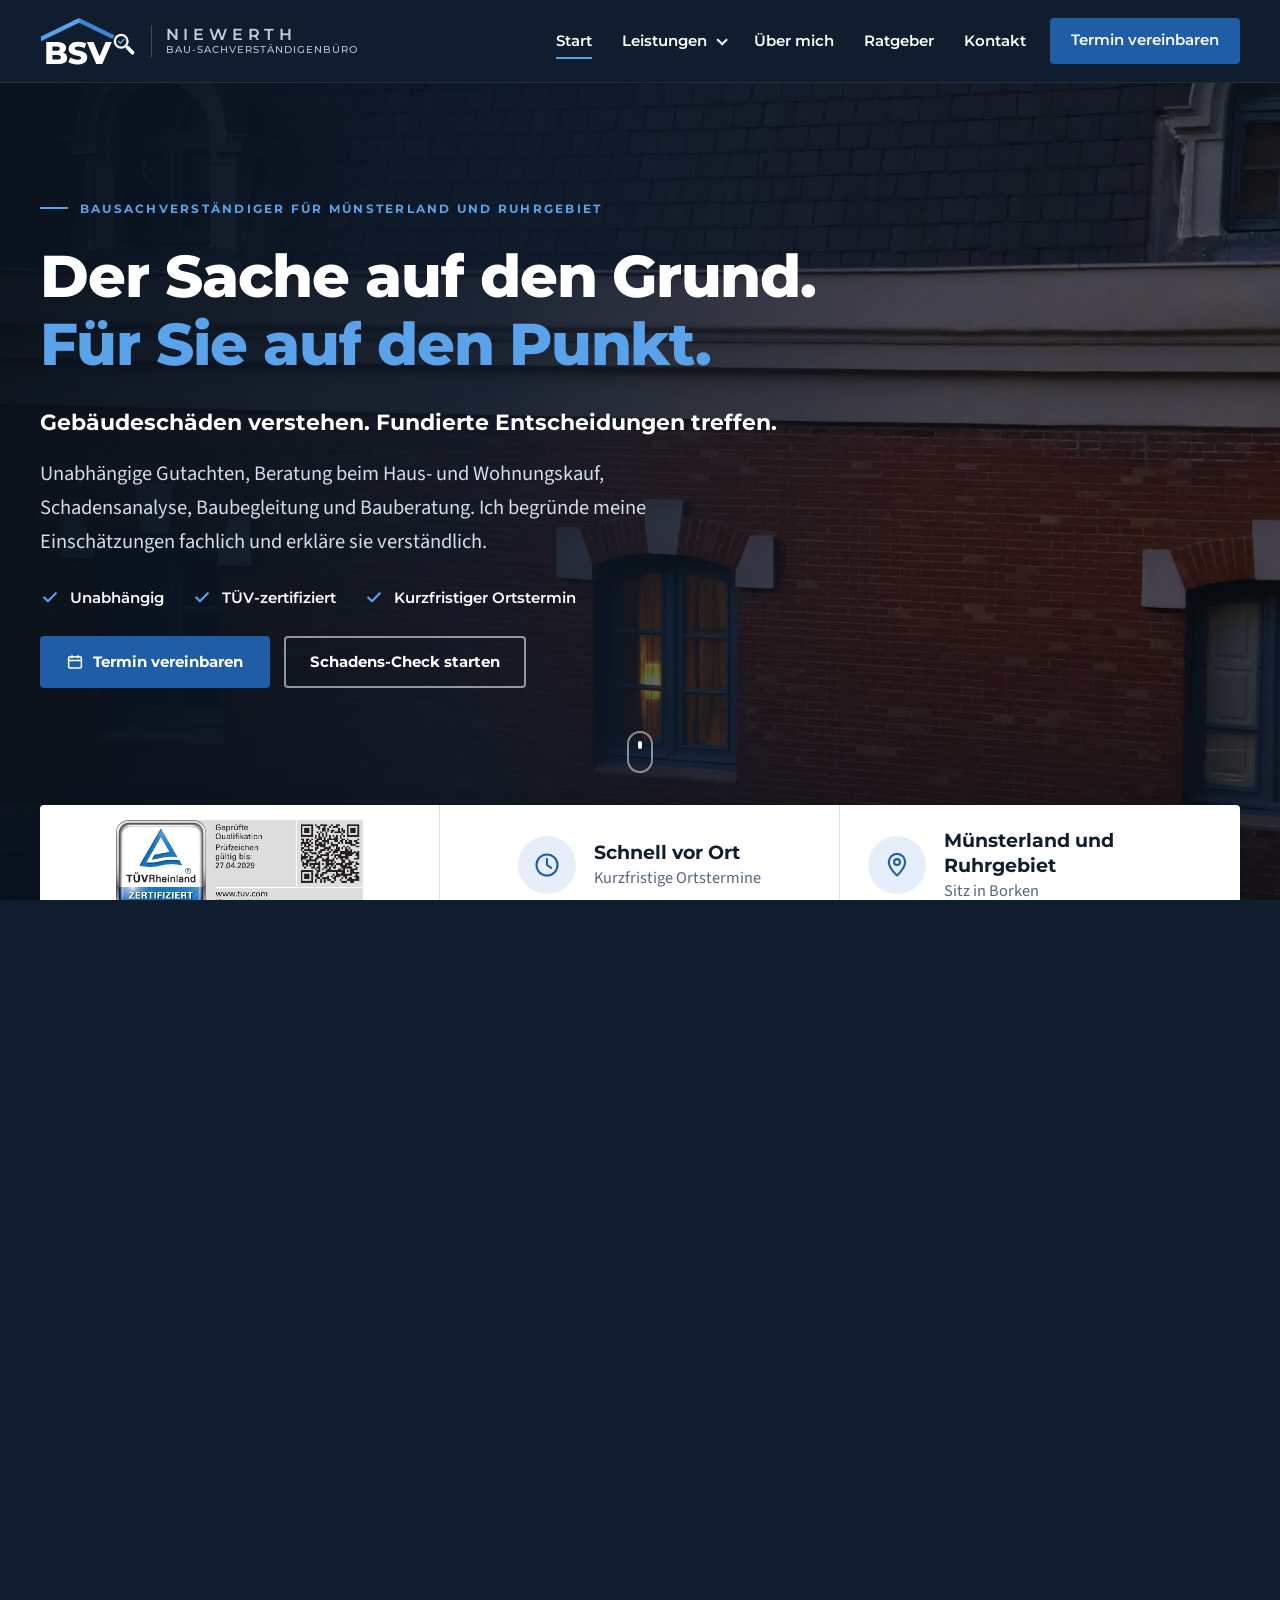
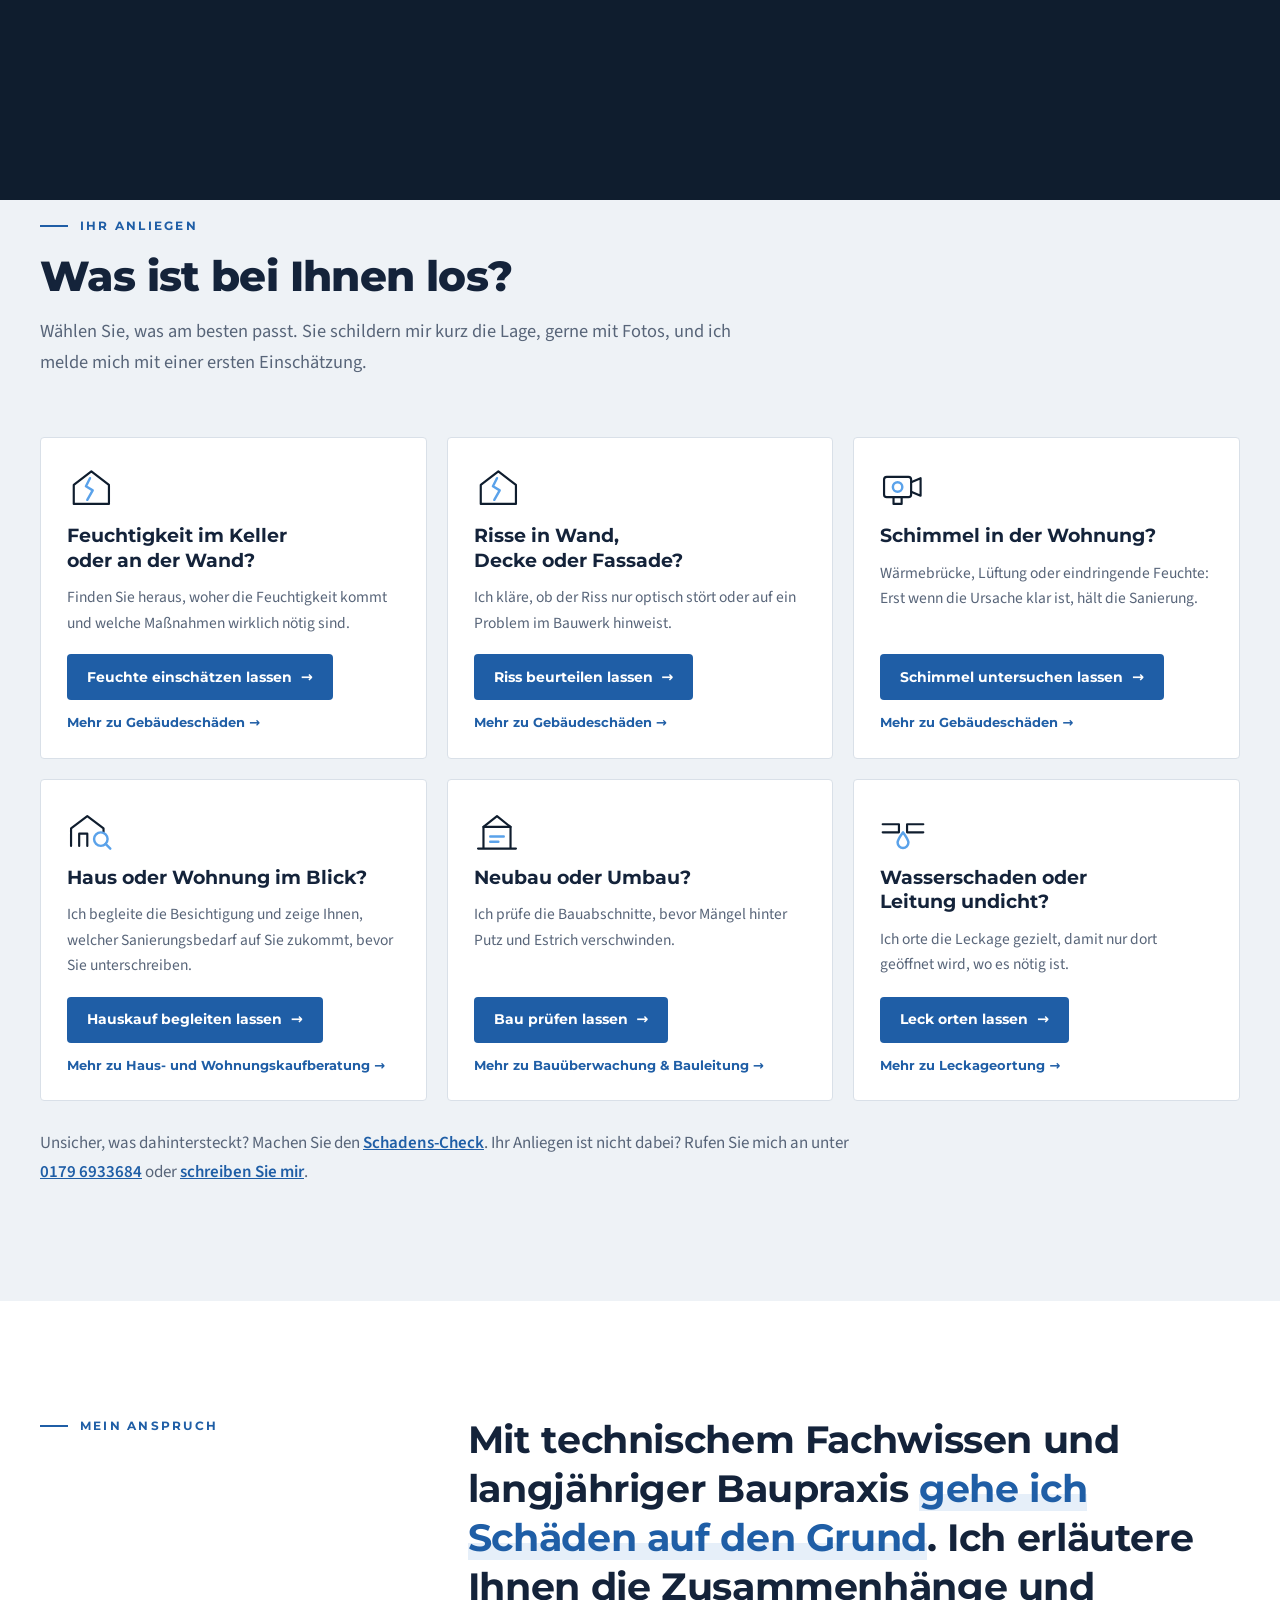
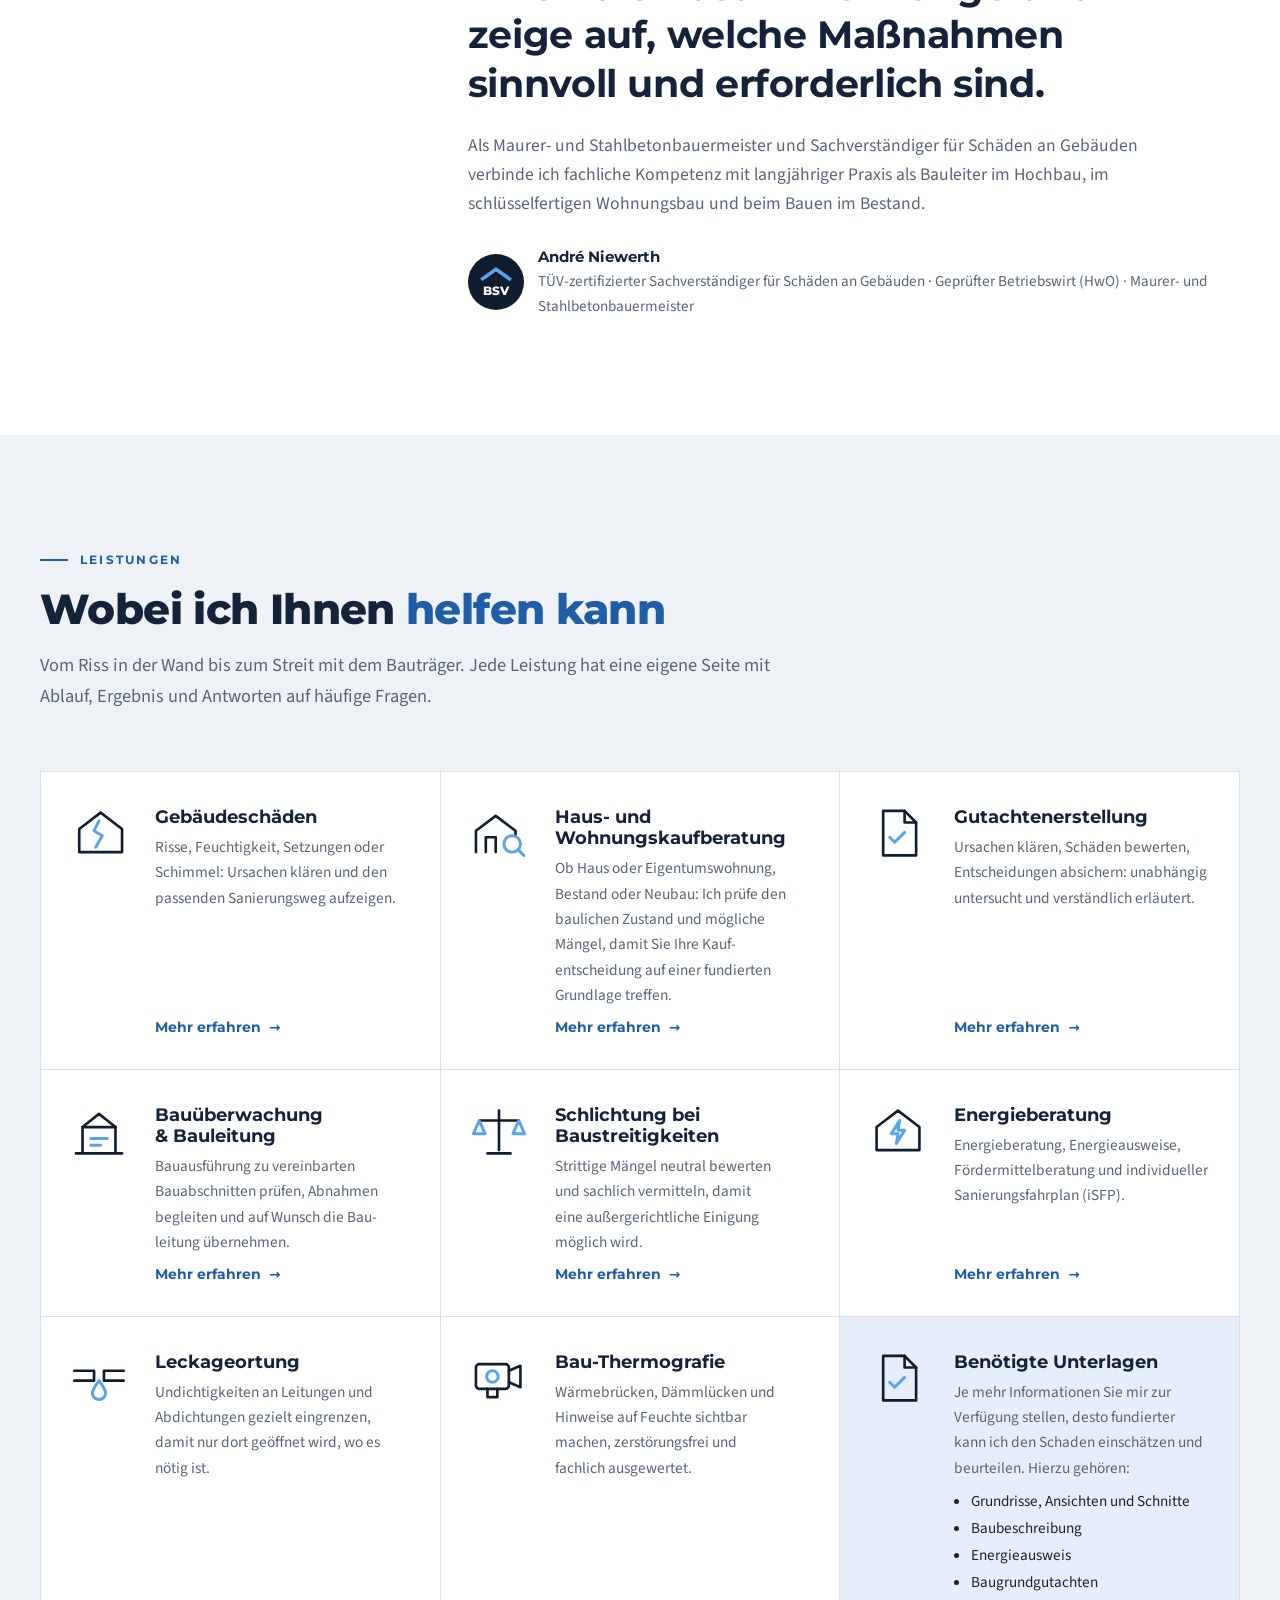
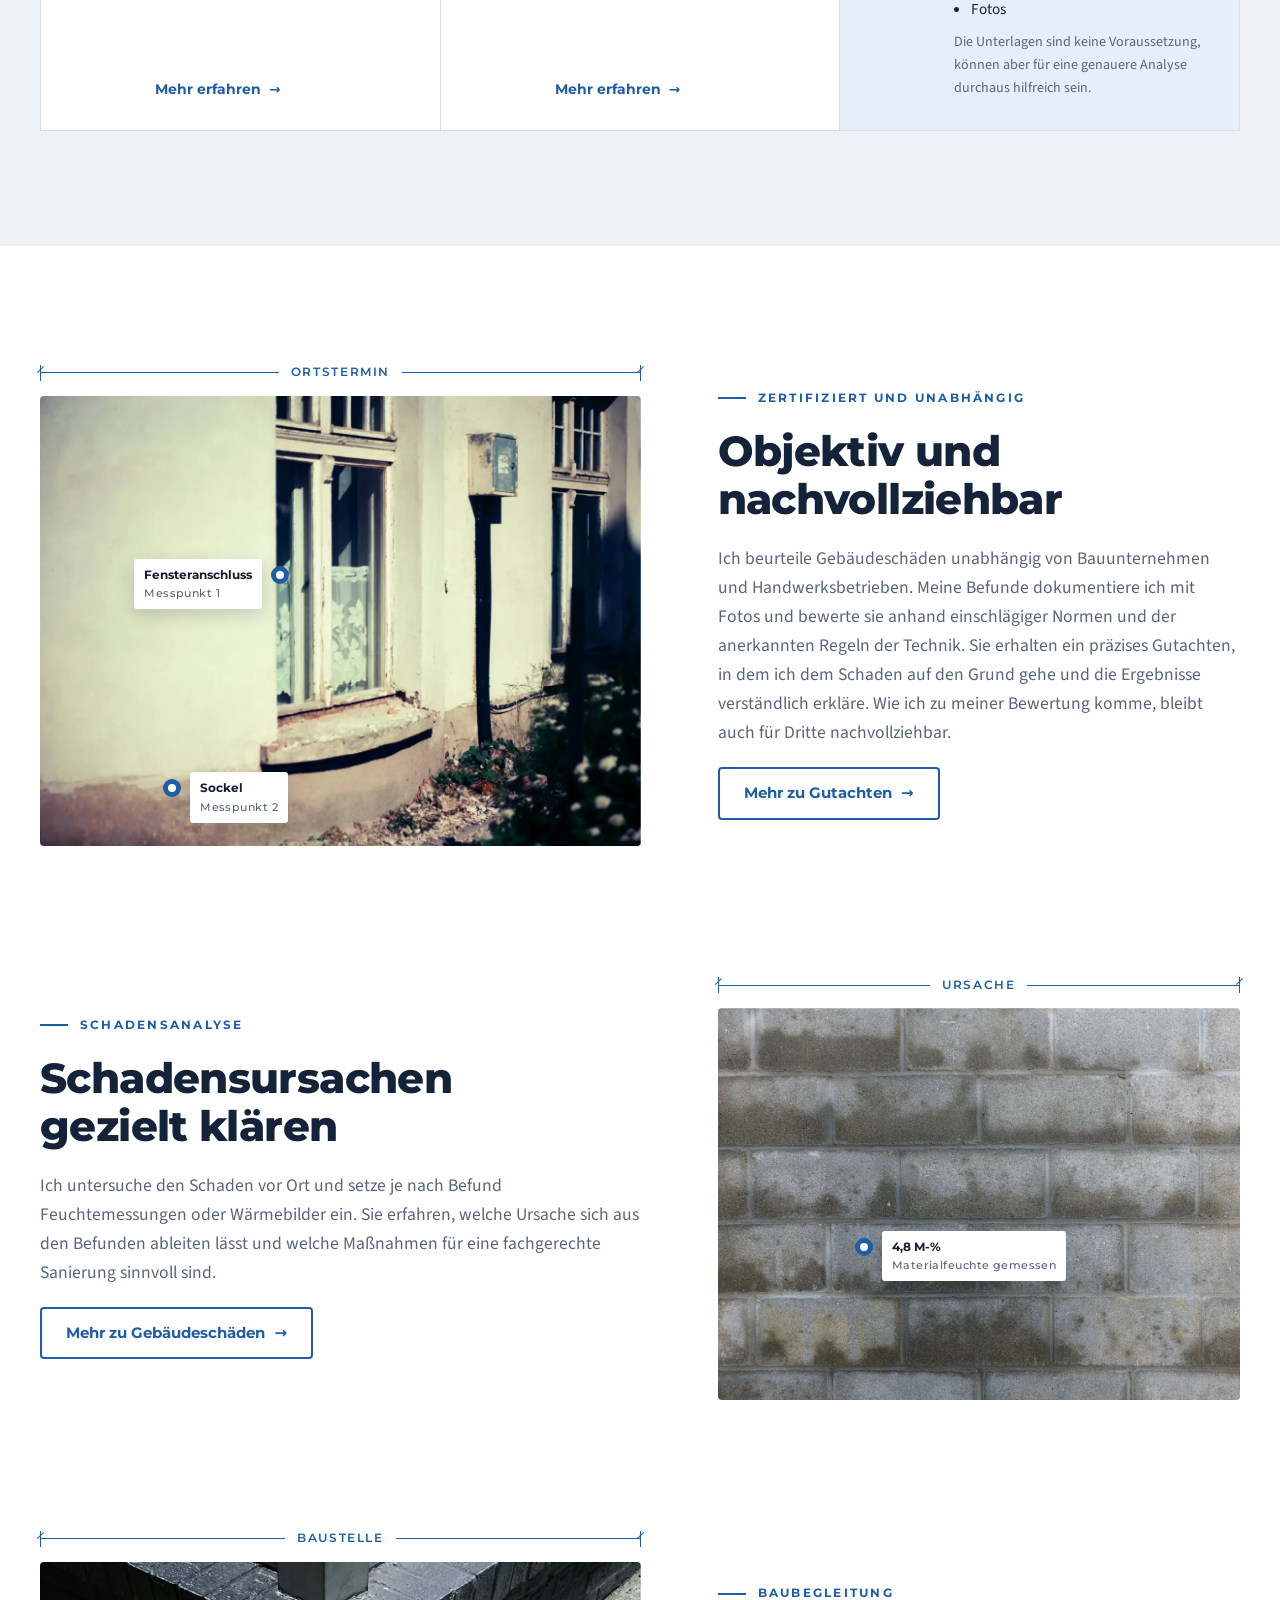
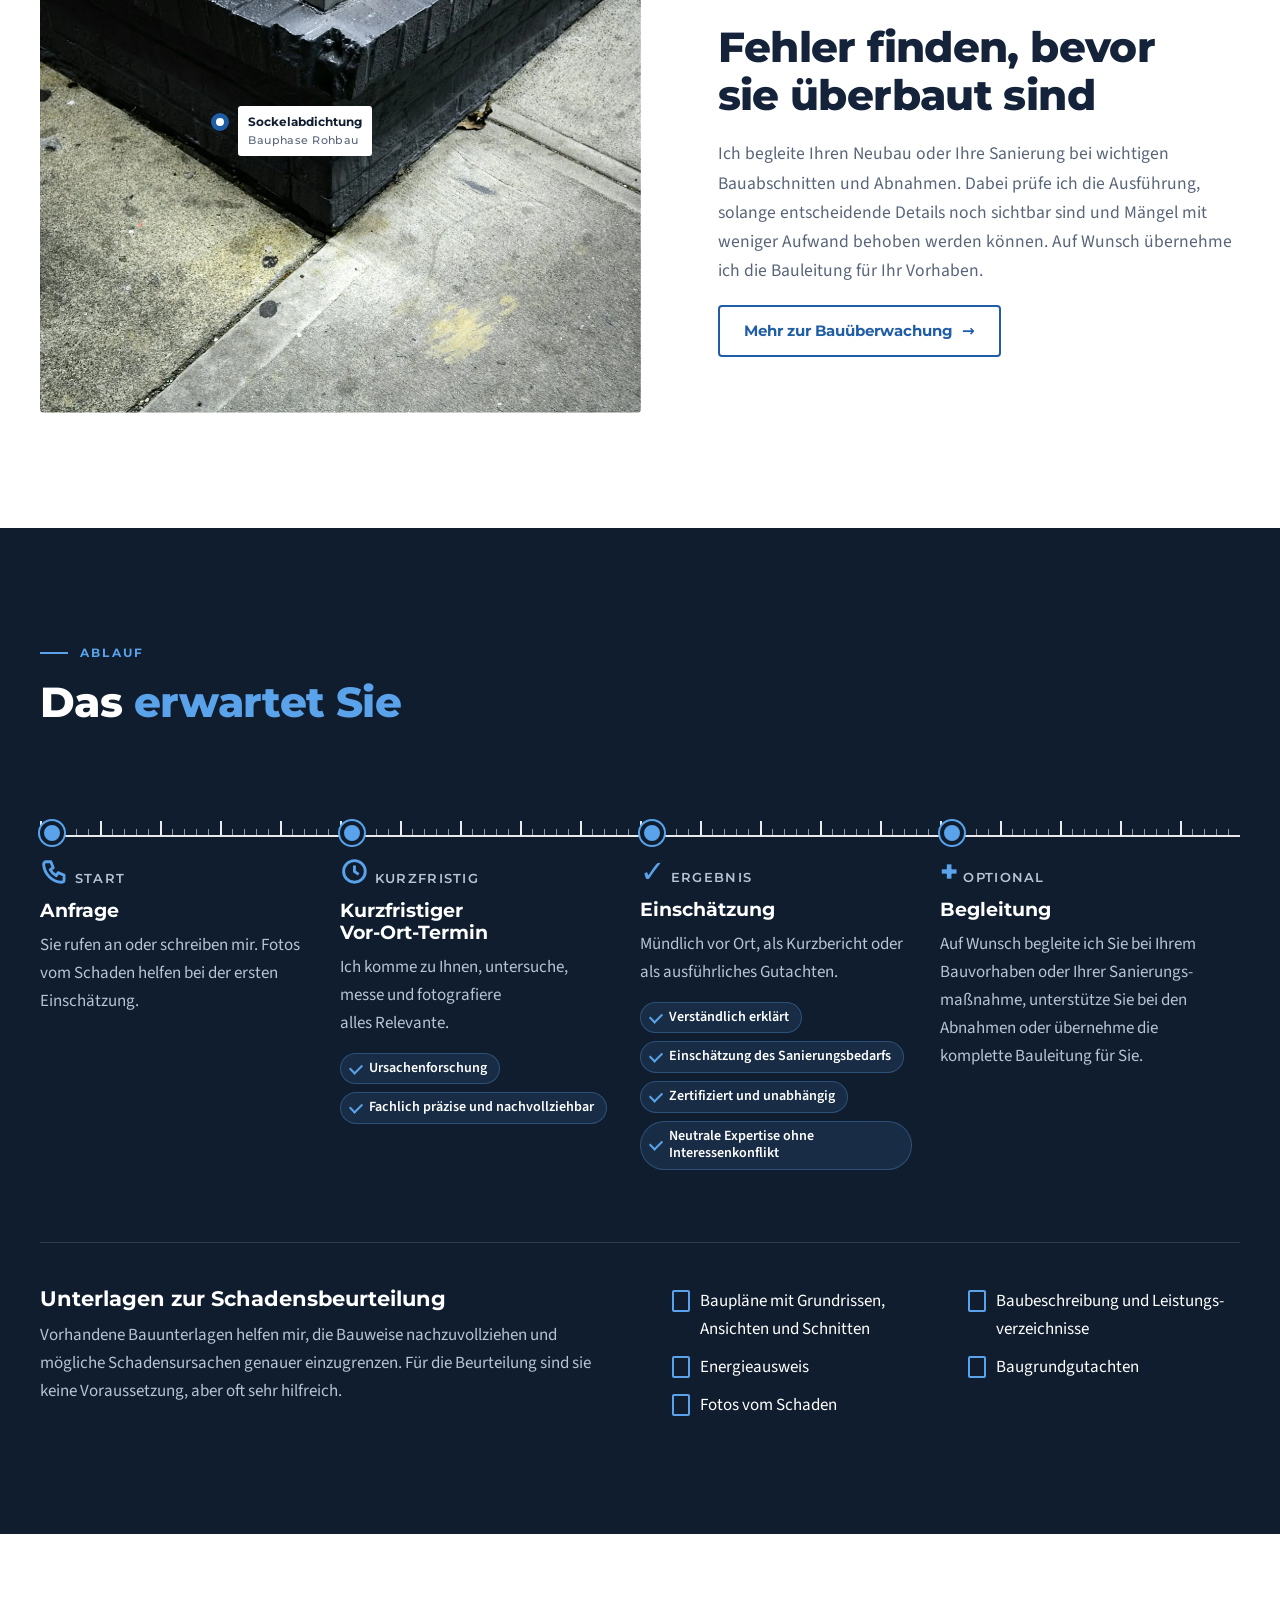
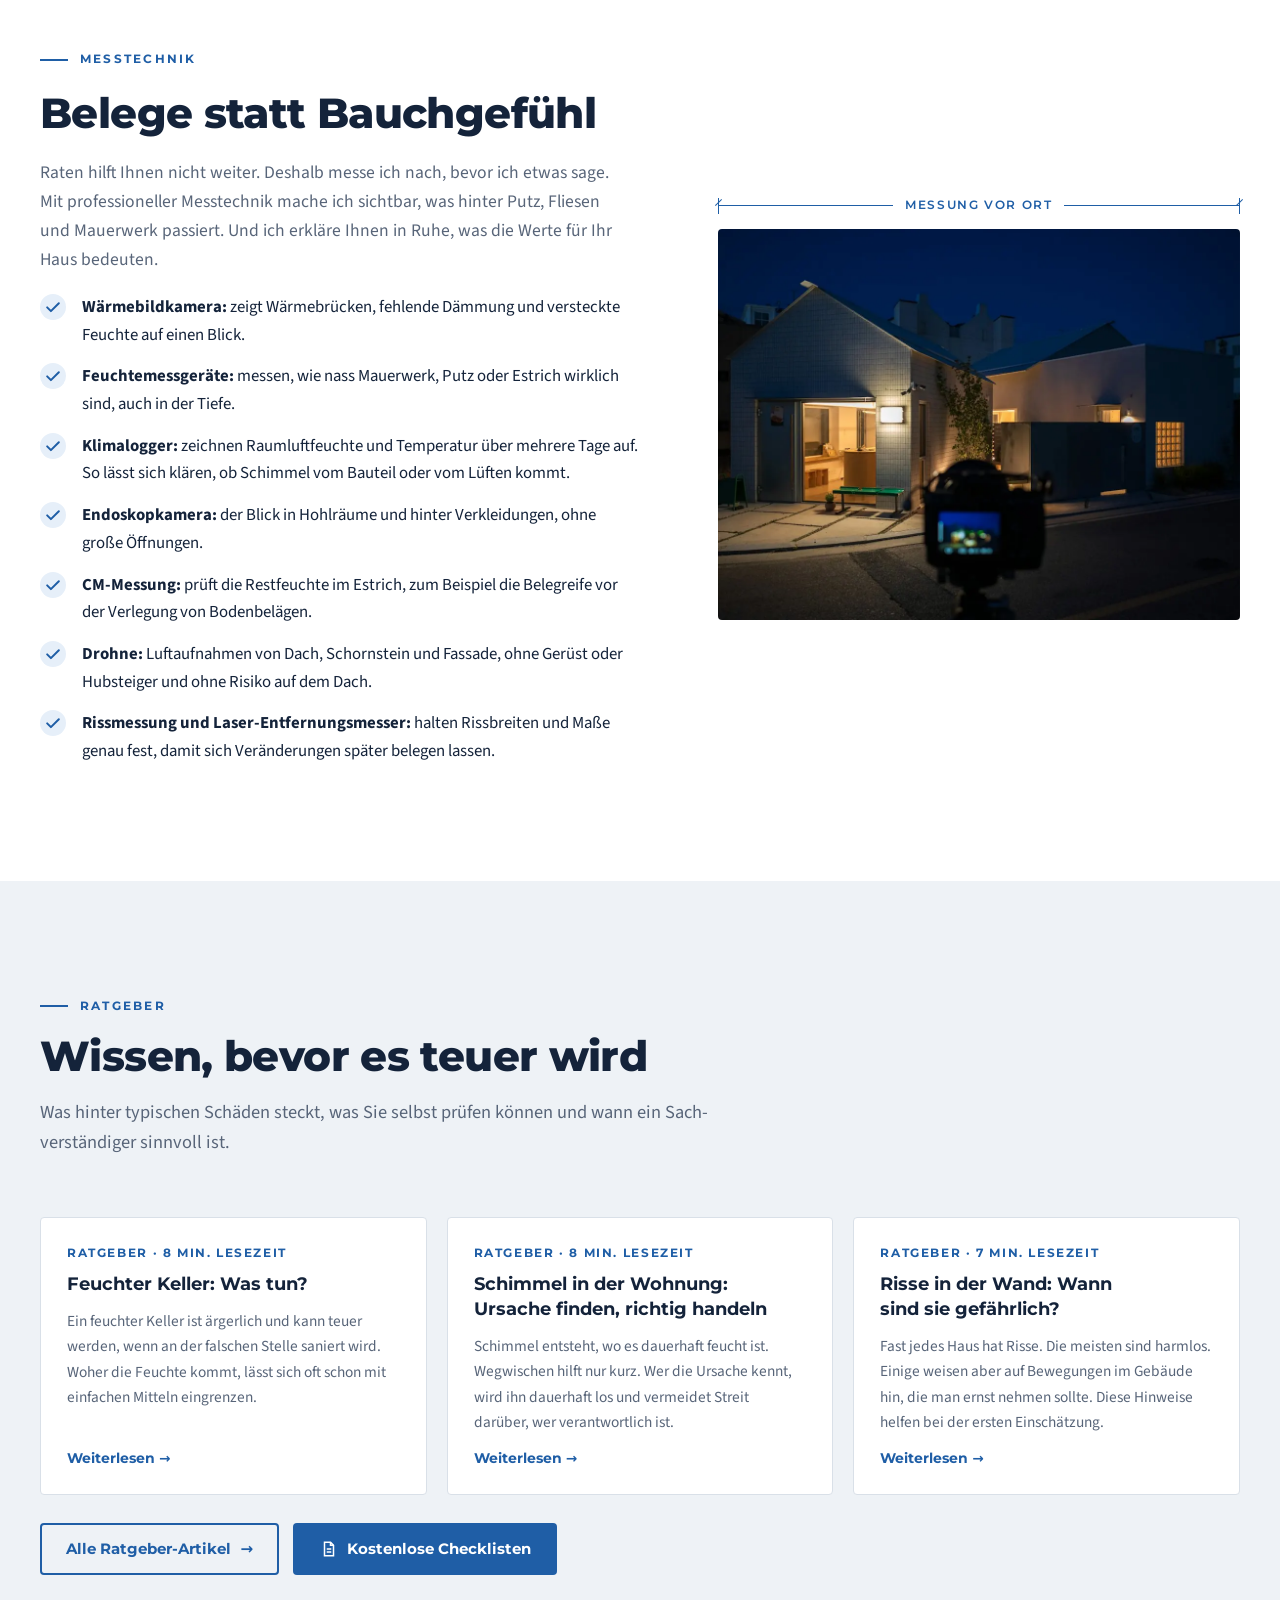
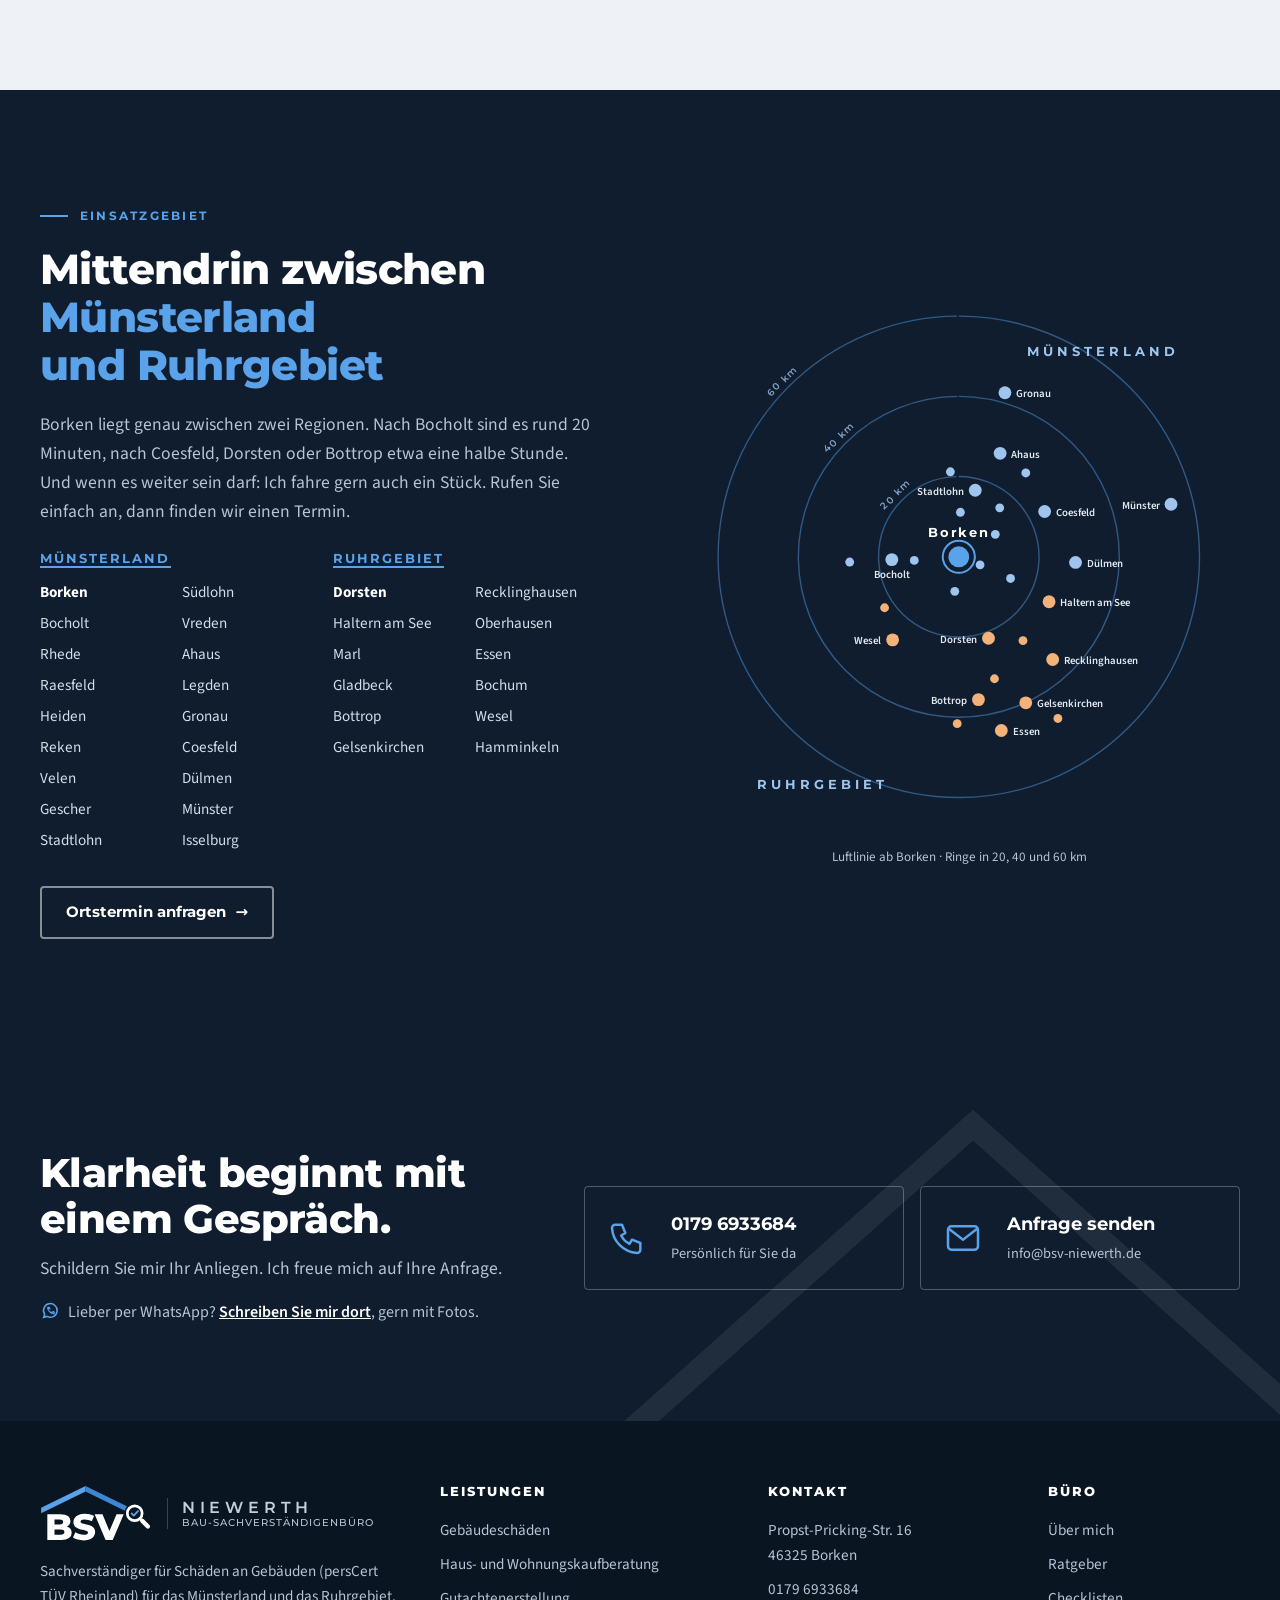
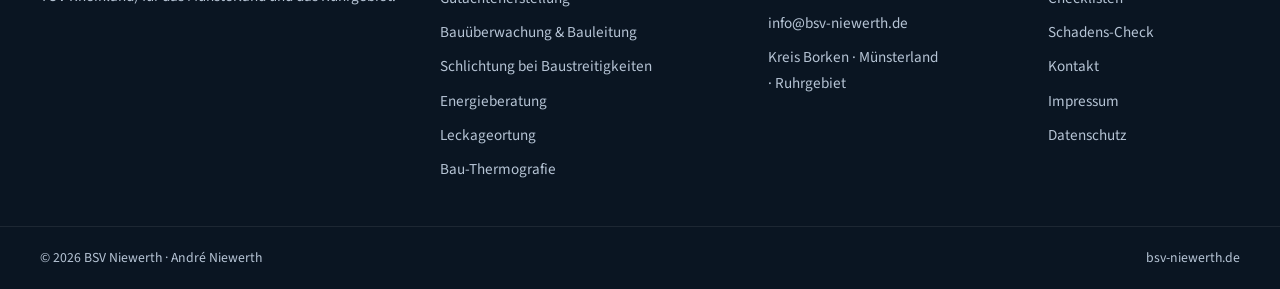
==== commit dd93ea1a: "Website aktualisiert Co-Authored-By: Claude Opus 5.5 <noreply@anthropic.com>  Claude-Session: https:" ====
--- a/index.html
+++ b/index.html
@@ -485,6 +485,7 @@
 .proto-top { background: var(--navy); color: #fff; padding: 18px 26px; display: grid; grid-template-columns: auto minmax(0, 1fr); column-gap: 16px; align-items: baseline; }
 .proto-top span { font-family: var(--font-head); font-size: .72rem; font-weight: 700; letter-spacing: .18em; text-transform: uppercase; color: var(--blue-light); }
 .proto-top b { font-family: var(--font-head); font-size: 1.05rem; }
+@media (max-width: 520px) { .proto-top { grid-template-columns: minmax(0, 1fr); row-gap: 2px; } }
 .proto-top small { grid-column: 1 / -1; color: var(--on-navy-muted); font-size: .8rem; margin-top: 2px; }
 .proto-list { list-style: none; padding: 6px 26px; margin: 0; }
 .proto-list li { display: grid; grid-template-columns: 34px minmax(0, 1fr); gap: 16px; align-items: center; padding: 16px 0; border-bottom: 1px dashed var(--line); }
@@ -2802,6 +2803,23 @@
 }
 applyPhotos(document, document.documentElement.classList.contains("intro-on"));
 
+/* Trennhilfe: lange Wörter nur an Wortfugen umbrechen (Fenster-ecken statt Fenste-recken).
+   Unsichtbar, solange das Wort in die Zeile passt. */
+const SHY = (() => {
+  const L = "a-zäöüß", list = 'Bau|sach|verständig Sach|verständigen|büro Sach|verständig Stahl|beton|bauer|meister Sanierungs| Wohnungs|kauf|beratung Feuchte|mess|gerät Außen|fenster|bank Ausführungs| Versicherungs| Toiletten|spülung Salz|aus|blühung Kalk|aus|blühung Rückstau|sicherung Lüftungs|protokoll Heizungs| Heiz|körper|anschl Förder|möglichkeit Förder|mittel|beratung Datenschutz|erklärung Datenschutz|bestimmung Auseinander|setzung Wirtschaft|lichkeit Verbrauchs|ausweis Unterscheidungs|frage Temperatur| Situations|bezogen Sicherheits|ventil Objekt|überwachung Oberflächen| Nachbesserungs|vorschl Verbesserungs|vorschl Mehr|familien|häus Mehr|familien|haus Ein|familien|häus Ein|familien|haus Leitungs|wasser|versicherung Inhalts|verzeichnis Haupt|überschrift Feuchtigkeits| Berufs|bezeichnung Bauteil| Bau|streitigkeit Baugrund|gutachten Wasser|anschl Ausdehnungs|gefäß Abwasser| Abnahme|begleitung Zustands|kontrolle Verhandlungs|basis Verbraucher|streit|beilegung Verbraucher|schlichtungs|stelle Ursachen|forschung Untersuchungs|umfang Umsetzungs|kontrolle Trockenbau|wänd Tritt|schall|dämmung Trink|wasser|leitung Sättigungs|dampf|druck Streit|beilegungs|verfahren Spezial|kenntnis Sicherungs|kasten Schluss|folgerung Schlichtungs|stelle Schimmel| Schadens| Rohr|durchführung Regulierungs|verfahren Rand|dämm|streifen Qualitäts| Programm|voraussetzung Planungs|unterlagen Mängel|ansprüch Miss|verständnis Meister|prüfungs|verordnung Luft|undichtigkeit Luftdichtheits|schicht Leistungs|verzeichnis Lebensmittel|farbe Landes|beauftragt Kauf|entscheidung Interessen|konflikt Informations|freiheit Immobilien| Hausrat|versicherung Handwerks|betrieb Gutachten|erstellung General|unternehmer Gemeinschafts|eigentum Foto|dokumentation Fortbildungs|abschluss Fenster|anschl Fenster|ecke Fenster|laibung Fenster|rahmen Fenster|bänk Erhaltungs|rücklage Entwässerungs|öffnung Entscheidungs| Entfernungs| Elektro|installation Einspar|potenzial Eigentümer|versammlung Eigentümer|verband Eigentums|wohnung Daten|übertragbarkeit Dach|entwässerung Besichtigungs|termin Berück|sichtigung Bergbau|unternehmen Baustellen| Bauschadens|gutachten Bauherren|begleitung Bau|beschreibung Auftrags|verarbeitung Aufsichts|behörde Aufbewahrungs|pflicht Arbeiter|siedlung Gebäude|schäden Energie|beratung Energie|ausweis Energie|effizienz Leckage|ortung Sockel|abdichtung Feuchte|schäden Keller|abdichtung Kondens|wasser Wärme|brücke Wärme|bild Dach|schräge Wasser|schäden Wasser|schaden Bau|begleitung Bau|überwachung Bau|abnahme Bau|leitung Haus|kauf|beratung'.split(/\s+/).sort((a, b) => b.length - a.length);
+  const rules = list.map(w => { const plain = w.replace(/\|/g, ""), open = w.endsWith("|");
+    const src = "[" + plain[0].toUpperCase() + plain[0].toLowerCase() + "]" + plain.slice(1).replace(/[.*+?^${}()|[\]\\]/g, "\\$&");
+    return [new RegExp(src + (open ? "(?=[" + L + "]{4})" : "(?=[" + L + "]*)"), "g"), m => m[0] + w.slice(1).replace(/\|$/, "\u00ad").replace(/\|/g, "\u00ad")]; });
+  const skip = /^(SCRIPT|STYLE|TEXTAREA|TITLE|OPTION|NOSCRIPT)$/;
+  function run(root) {
+    const tw = document.createTreeWalker(root, NodeFilter.SHOW_TEXT); let n;
+    while (n = tw.nextNode()) { const t = n.data; if (t.length < 10 || !/[A-Za-zÄÖÜäöüß]{12}/.test(t) || skip.test(n.parentNode.nodeName)) continue;
+      let u = t; for (const [re, f] of rules) u = u.replace(re, f); if (u !== t) n.data = u; }
+  }
+  run(document.body);
+  new MutationObserver(ms => ms.forEach(m => m.addedNodes.forEach(x => { if (x.nodeType === 1) run(x); else if (x.nodeType === 3 && x.parentNode) run(x.parentNode); }))).observe(document.body, { childList: true, subtree: true });
+  return run;
+})();
 /* Seitenwechsel (in WordPress echte Seiten) */
 function swapPage() {
   const id = location.hash.slice(1) || "start";
